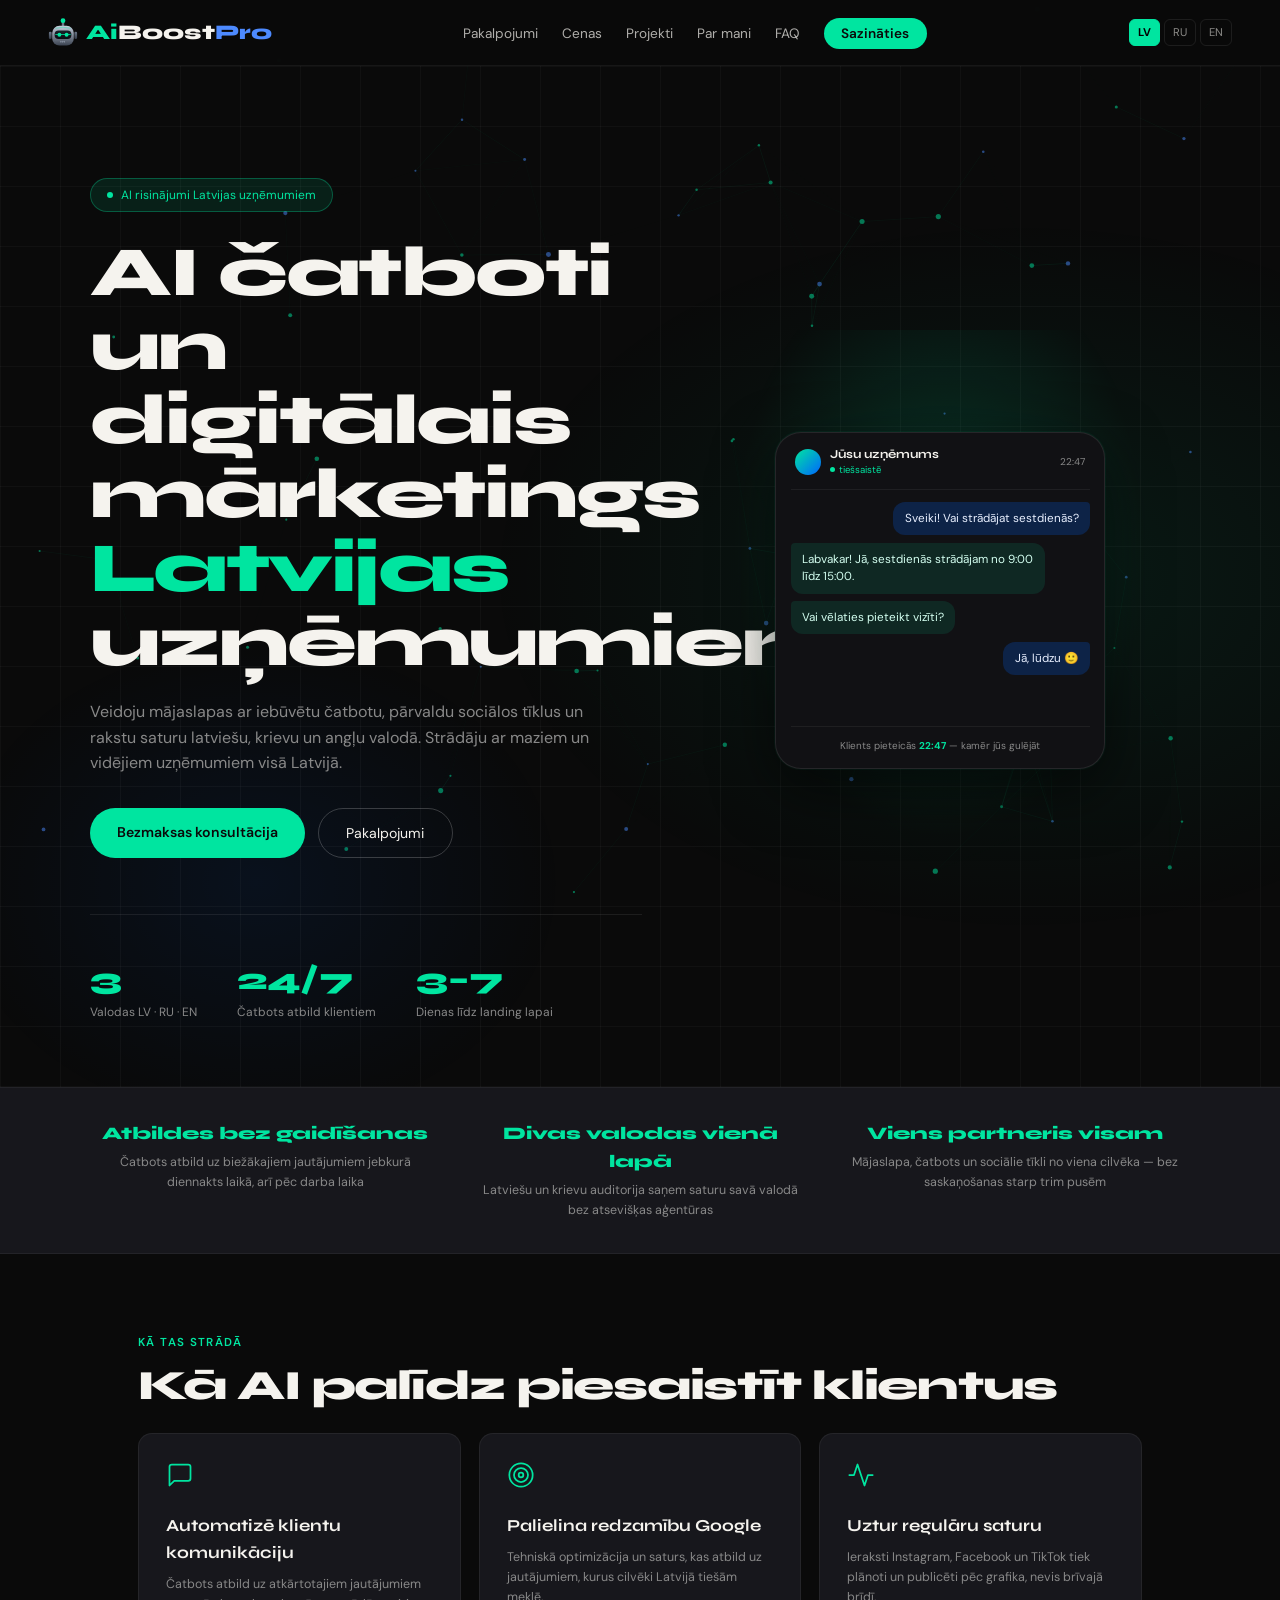
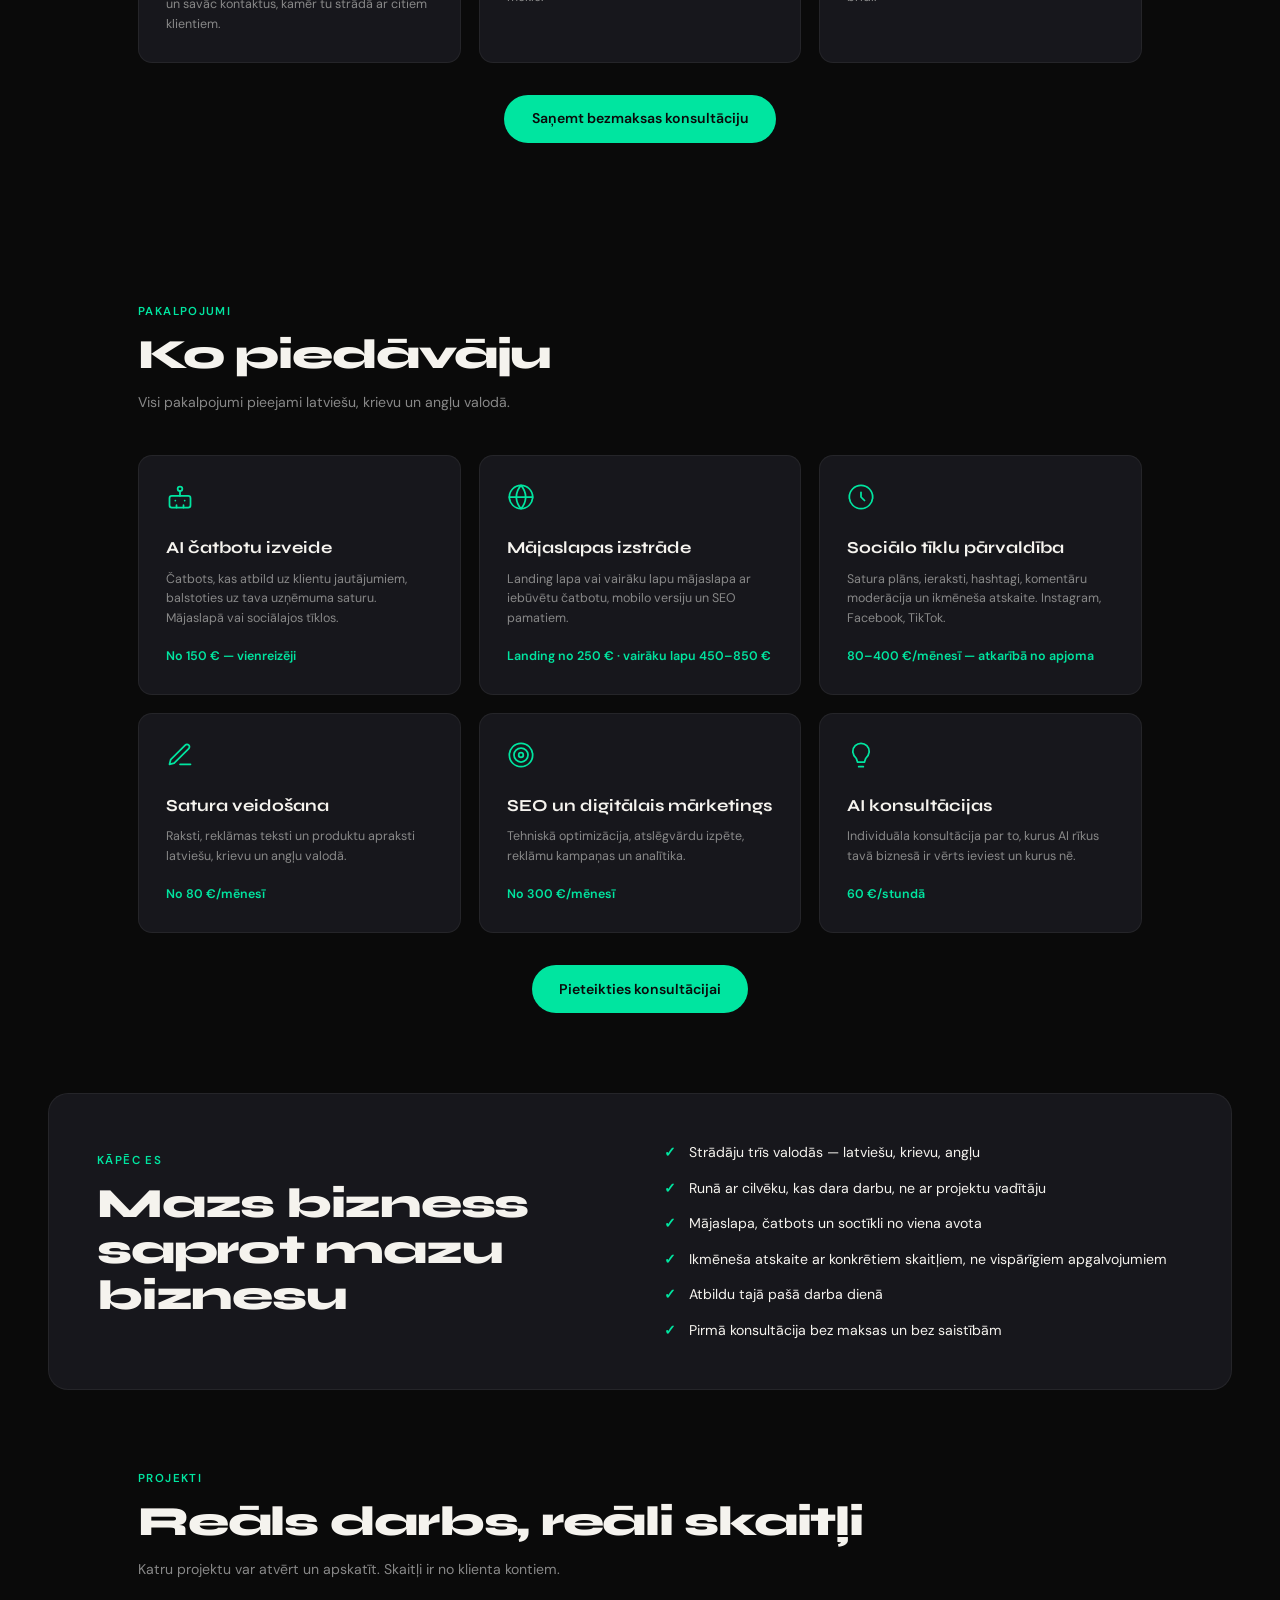
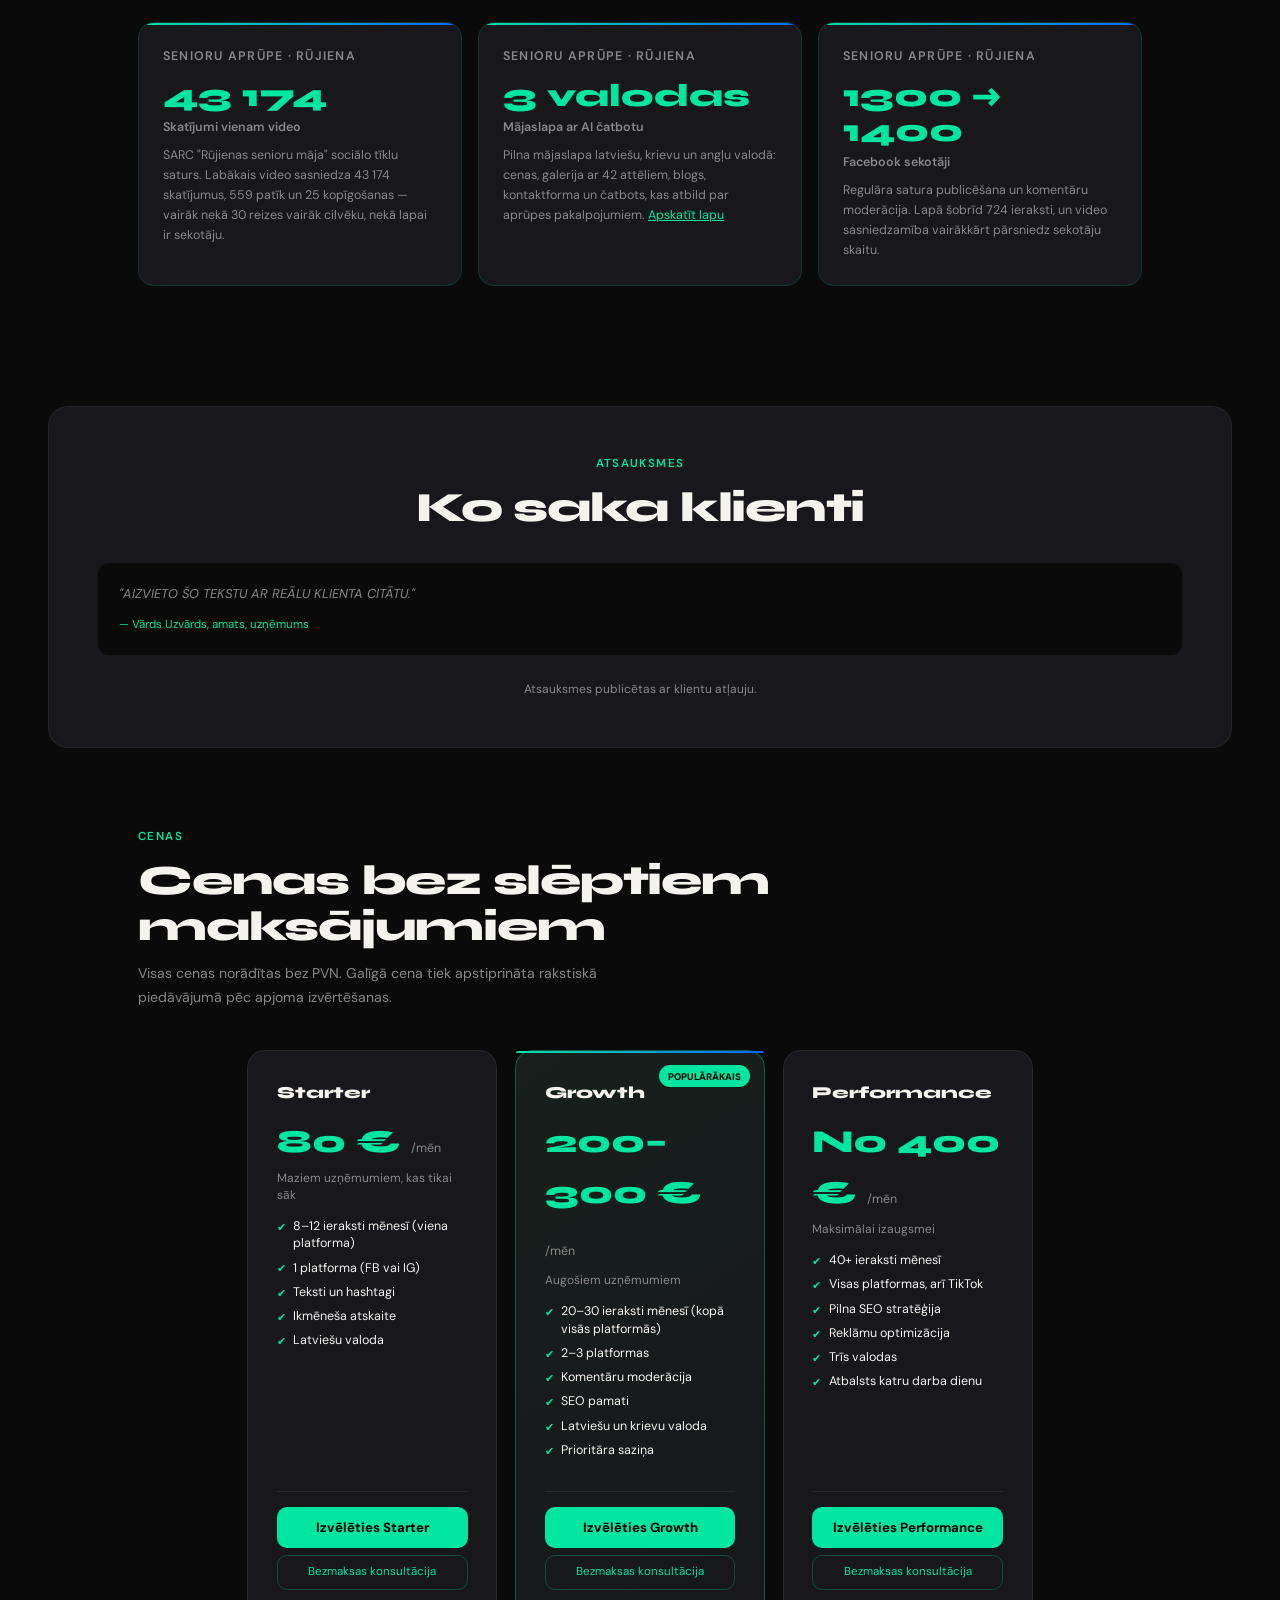
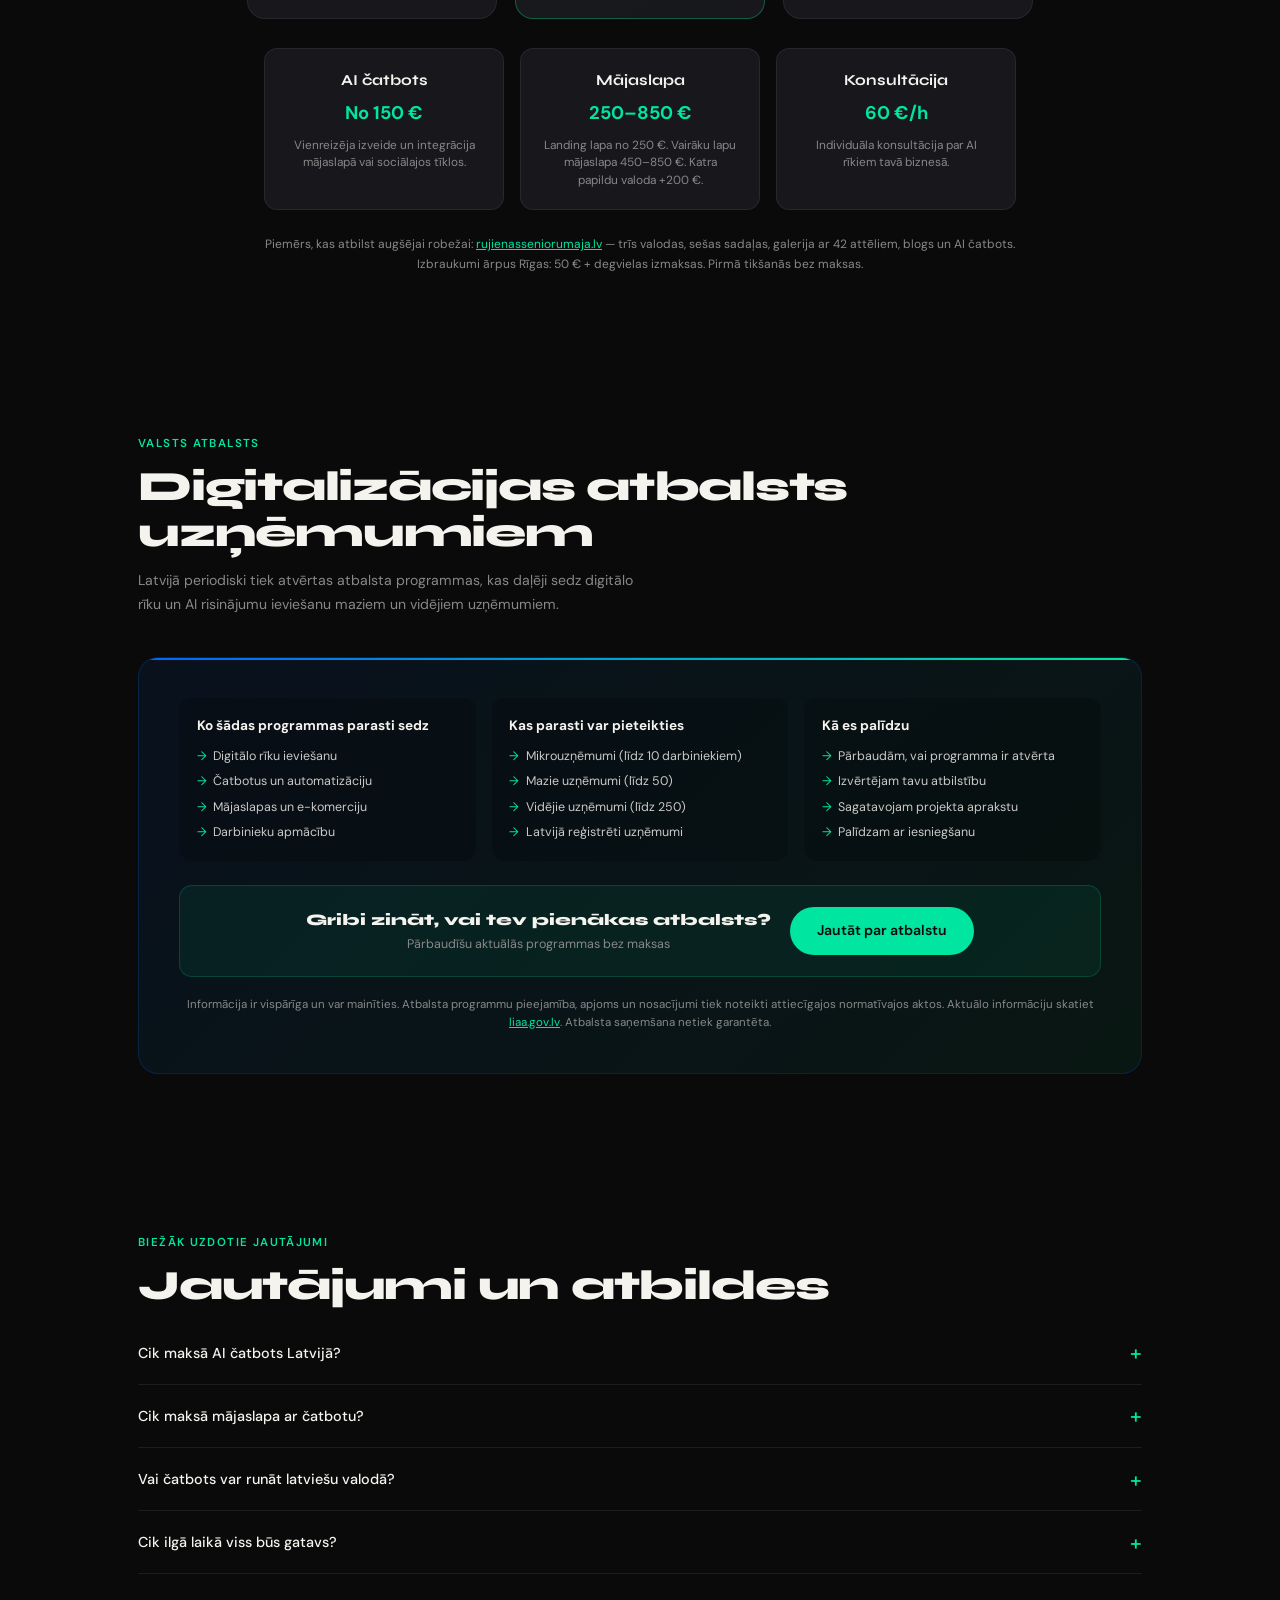
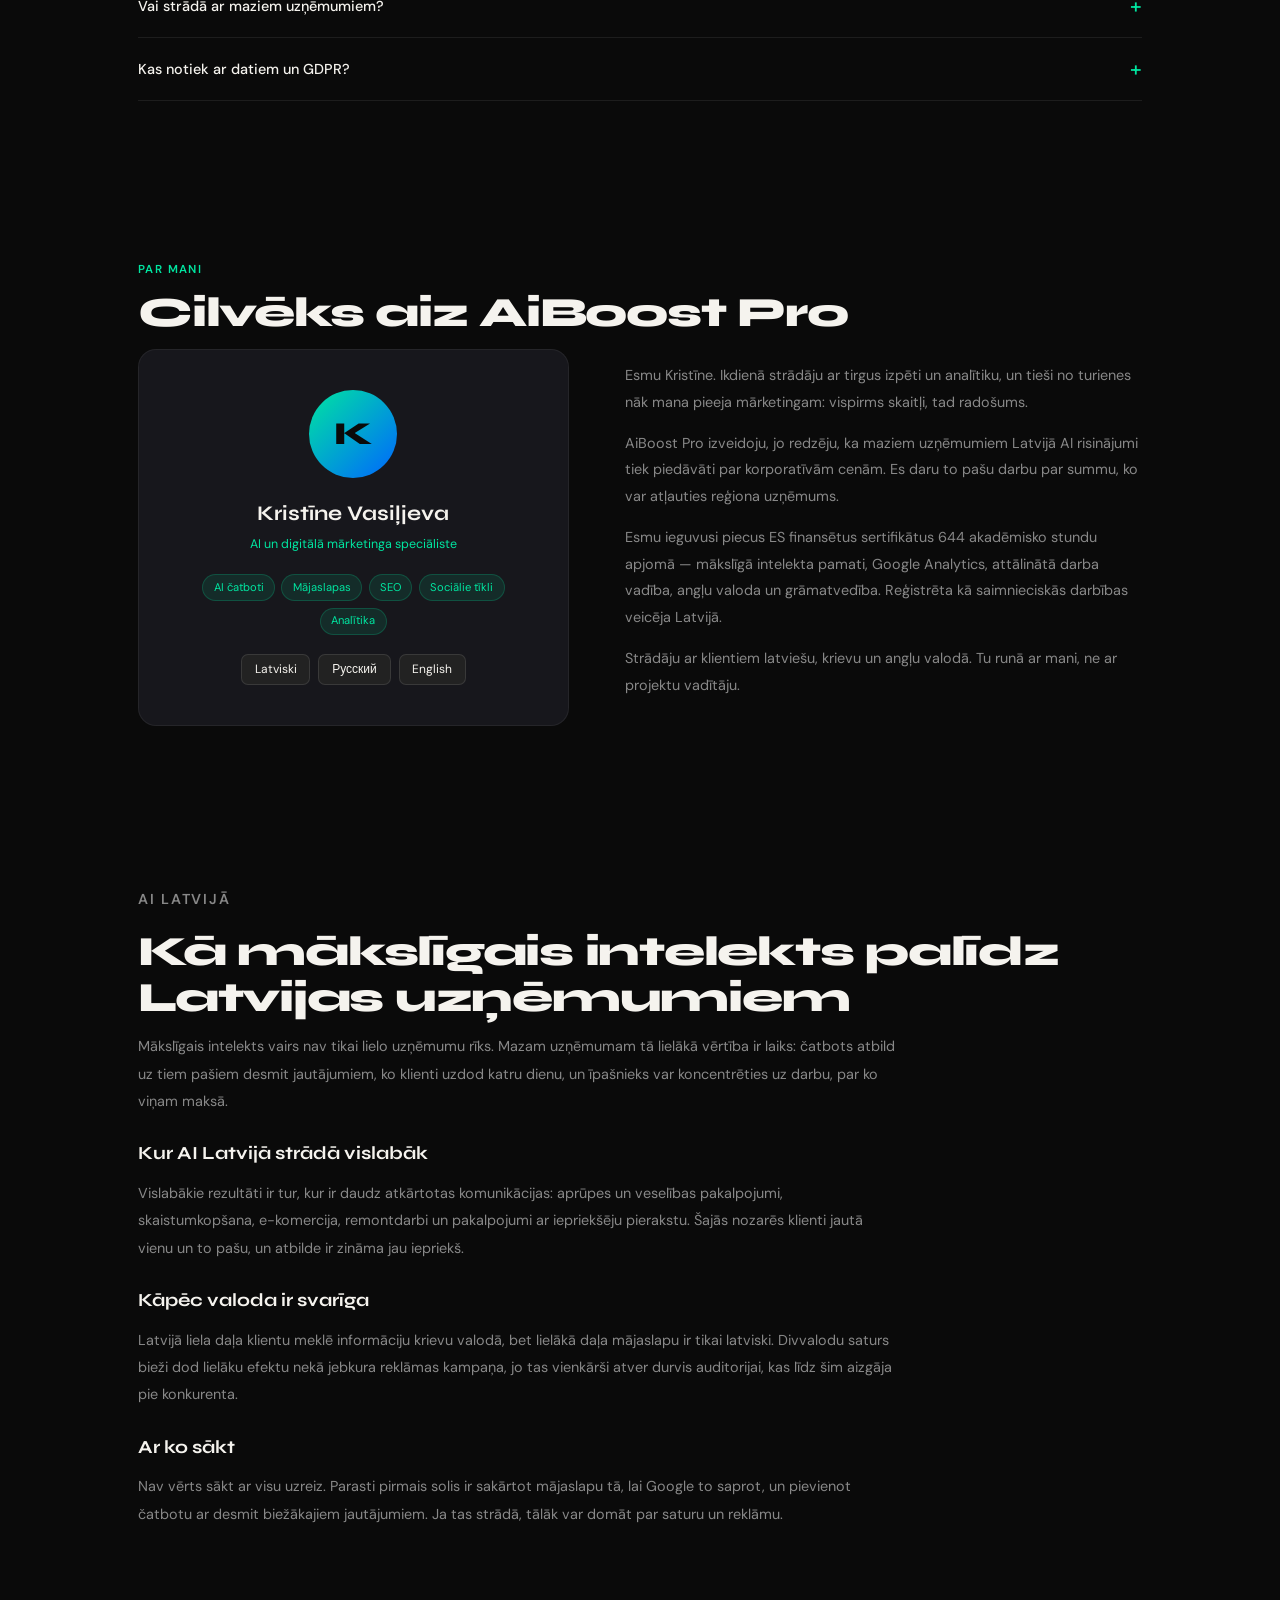
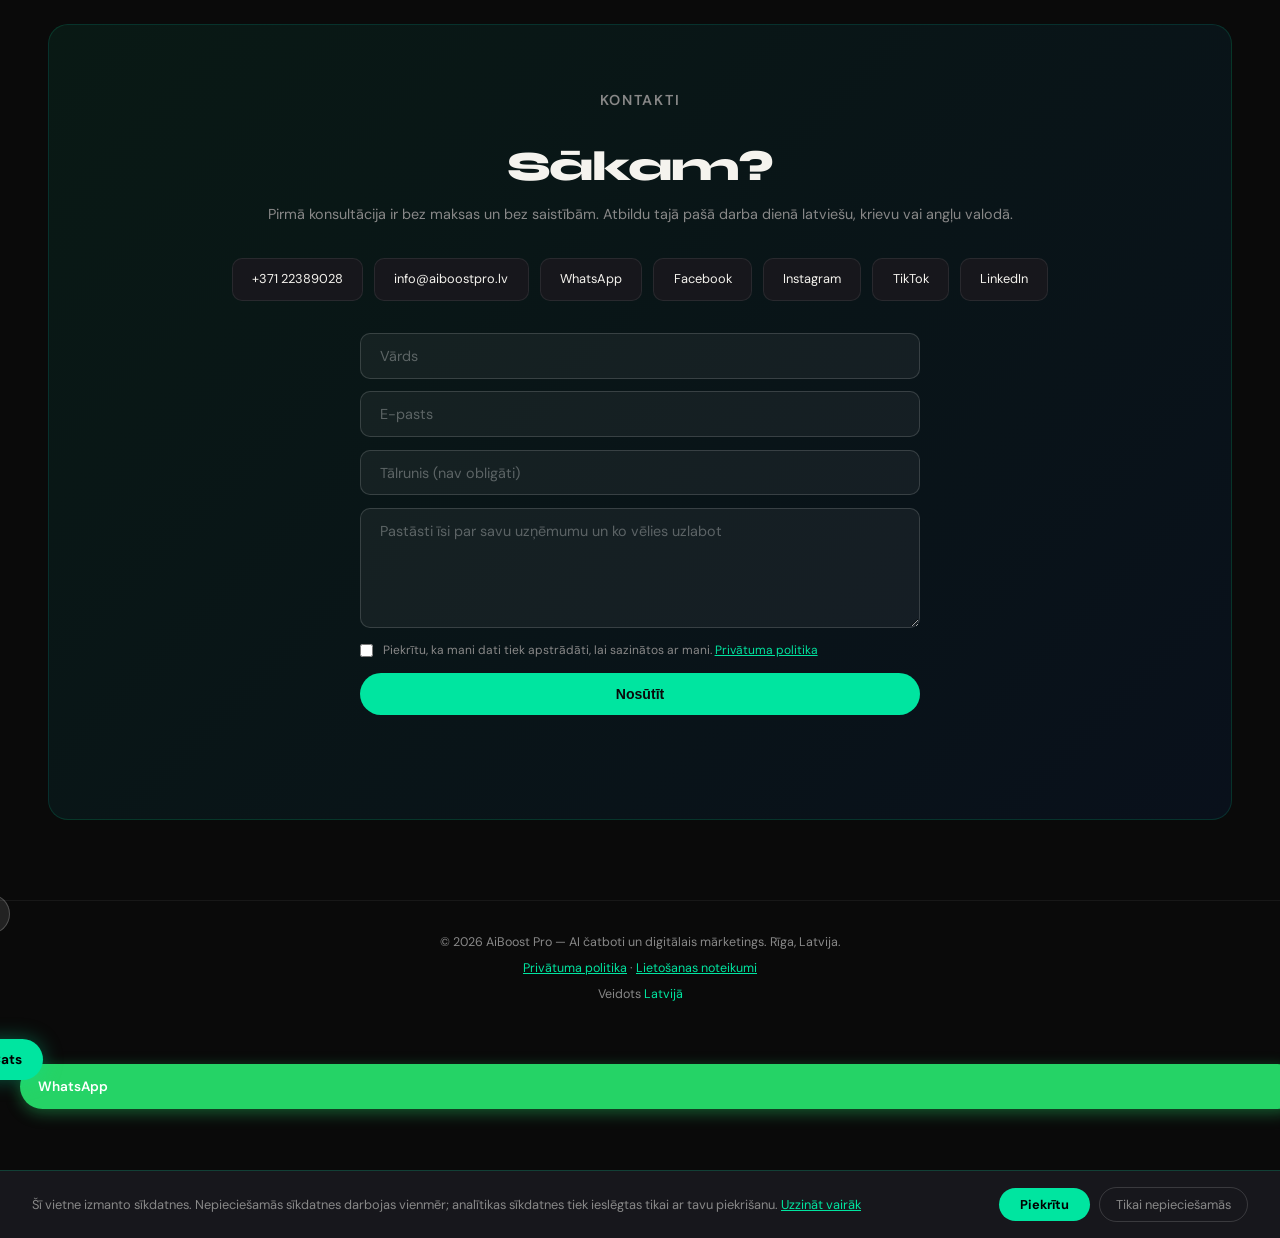
==== index.html @ 7e574484 "Modify contact form action and add particles effect Updated contact form action URL and added partic" ====
<!DOCTYPE html>
<html lang="lv">
<head>
<meta charset="UTF-8">
<meta name="viewport" content="width=device-width, initial-scale=1.0">
<meta name="google-site-verification" content="dG8pB2XT4XHh5N6QUkGv60sk6DNqHIGQ9BqFExKNHuM">

<title>AI čatboti un digitālais mārketings Latvijā | AiBoost Pro</title>
<meta name="description" content="AI čatboti latviešu, krievu un angļu valodā no 150 €. Mājaslapas, sociālie tīkli un SEO maziem uzņēmumiem Latvijā. Pirmā konsultācija bez maksas.">
<meta name="author" content="AiBoost Pro">
<meta name="robots" content="index,follow">
<link rel="canonical" href="https://aiboostpro.lv/">
<link rel="alternate" hreflang="lv" href="https://aiboostpro.lv/">
<link rel="alternate" hreflang="ru" href="https://aiboostpro.lv/ru/">
<link rel="alternate" hreflang="en" href="https://aiboostpro.lv/en/">
<link rel="alternate" hreflang="x-default" href="https://aiboostpro.lv/">
<link rel="sitemap" type="application/xml" href="/sitemap.xml">
<link rel="icon" href="/favicon.ico" sizes="any">
<link rel="apple-touch-icon" href="/logo.png">
<meta name="theme-color" content="#0a0a0a">

<meta name="geo.region" content="LV">
<meta name="geo.placename" content="Rīga">
<meta name="geo.position" content="56.9496;24.1052">
<meta name="ICBM" content="56.9496, 24.1052">

<meta property="og:type" content="website">
<meta property="og:site_name" content="AiBoost Pro">
<meta property="og:locale" content="lv_LV">
<meta property="og:title" content="AI čatboti un digitālais mārketings Latvijā | AiBoost Pro">
<meta property="og:description" content="AI čatboti latviešu, krievu un angļu valodā. Mājaslapas, sociālie tīkli un SEO maziem uzņēmumiem Latvijā.">
<meta property="og:url" content="https://aiboostpro.lv/">
<meta property="og:image" content="https://aiboostpro.lv/og-image.jpg">
<meta property="og:image:width" content="1200">
<meta property="og:image:height" content="630">
<meta name="twitter:card" content="summary_large_image">
<meta name="twitter:title" content="AI čatboti un digitālais mārketings Latvijā | AiBoost Pro">
<meta name="twitter:description" content="AI čatboti latviešu, krievu un angļu valodā maziem uzņēmumiem Latvijā.">
<meta name="twitter:image" content="https://aiboostpro.lv/og-image.jpg">

<script type="application/ld+json">
{
  "@context": "https://schema.org",
  "@graph": [
    {
      "@type": "ProfessionalService",
      "@id": "https://aiboostpro.lv/#organization",
      "name": "AiBoost Pro",
      "alternateName": ["AiBoost Pro Latvija", "AiBoost Pro — AI aģentūra Latvijā"],
      "disambiguatingDescription": "AiBoost Pro ir Latvijas mākslīgā intelekta un digitālā mārketinga aģentūra. Nav saistīta ar AIBOOSTPRO novērošanas kameru zīmolu.",
      "description": "AiBoost Pro ir Latvijas AI un digitālā mārketinga aģentūra. Izstrādā AI čatbotus latviešu, krievu un angļu valodā, veido mājaslapas ar iebūvētu čatbotu, pārvalda sociālos tīklus un nodrošina SEO pakalpojumus maziem un vidējiem uzņēmumiem.",
      "url": "https://aiboostpro.lv/",
      "logo": "https://aiboostpro.lv/logo.png",
      "image": "https://aiboostpro.lv/og-image.jpg",
      "telephone": "+37122389028",
      "email": "info@aiboostpro.lv",
      "priceRange": "€60–€900",
      "openingHours": "Mo-Fr 09:00-18:00",
      "founder": {
        "@type": "Person",
        "name": "Kristīne Vasiļjeva",
        "jobTitle": "AI un digitālā mārketinga speciāliste",
        "knowsLanguage": ["lv", "ru", "en"]
      },
      "address": {
        "@type": "PostalAddress",
        "addressLocality": "Rīga",
        "addressCountry": "LV"
      },
      "geo": {
        "@type": "GeoCoordinates",
        "latitude": "56.9496",
        "longitude": "24.1052"
      },
      "areaServed": { "@type": "Country", "name": "Latvija" },
      "availableLanguage": ["lv", "ru", "en"],
      "knowsAbout": [
        "AI čatbotu izstrāde",
        "Mājaslapu izstrāde",
        "Sociālo tīklu pārvaldība",
        "SEO optimizācija",
        "Satura veidošana latviešu un krievu valodā"
      ],
      "sameAs": [
        "https://www.facebook.com/share/1AeCYCRLKz/",
        "https://www.instagram.com/aiboostpro.lv",
        "https://www.tiktok.com/@aiboostpro.lv",
        "https://www.linkedin.com/company/aiboostpro"
      ],
      "hasOfferCatalog": {
        "@type": "OfferCatalog",
        "name": "AiBoost Pro pakalpojumi",
        "itemListElement": [
          {
            "@type": "Offer",
            "itemOffered": {
              "@type": "Service",
              "name": "AI čatbotu izveide",
              "description": "Mākslīgā intelekta čatbots mājaslapai vai sociālajiem tīkliem, kas atbild klientiem 24/7 latviešu, krievu vai angļu valodā."
            },
            "priceSpecification": {
              "@type": "PriceSpecification",
              "minPrice": "150",
              "priceCurrency": "EUR"
            }
          },
          {
            "@type": "Offer",
            "itemOffered": {
              "@type": "Service",
              "name": "Mājaslapas izstrāde ar AI čatbotu",
              "description": "Landing lapa vai vairāku lapu mājaslapa ar iebūvētu čatbotu, mobilo versiju un SEO. Iespējamas LV, RU un EN versijas."
            },
            "priceSpecification": {
              "@type": "PriceSpecification",
              "minPrice": "250",
              "maxPrice": "850",
              "priceCurrency": "EUR"
            }
          },
          {
            "@type": "Offer",
            "itemOffered": {
              "@type": "Service",
              "name": "Sociālo tīklu pārvaldība",
              "description": "Satura plānošana, veidošana un publicēšana Instagram, Facebook un TikTok, komentāru moderācija un ikmēneša atskaite."
            },
            "priceSpecification": {
              "@type": "PriceSpecification",
              "minPrice": "80",
              "maxPrice": "300",
              "priceCurrency": "EUR",
              "unitText": "MONTH"
            }
          },
          {
            "@type": "Offer",
            "itemOffered": {
              "@type": "Service",
              "name": "SEO un digitālais mārketings",
              "description": "Meklētājprogrammu optimizācija, atslēgvārdu izpēte, reklāmu kampaņas un analītika."
            },
            "priceSpecification": {
              "@type": "PriceSpecification",
              "minPrice": "300",
              "priceCurrency": "EUR",
              "unitText": "MONTH"
            }
          },
          {
            "@type": "Offer",
            "itemOffered": {
              "@type": "Service",
              "name": "AI satura veidošana",
              "description": "Raksti, reklāmas teksti un produktu apraksti latviešu, krievu un angļu valodā."
            },
            "priceSpecification": {
              "@type": "PriceSpecification",
              "minPrice": "80",
              "priceCurrency": "EUR",
              "unitText": "MONTH"
            }
          }
        ]
      }
    },
    {
      "@type": "WebSite",
      "@id": "https://aiboostpro.lv/#website",
      "url": "https://aiboostpro.lv/",
      "name": "AiBoost Pro",
      "inLanguage": "lv-LV",
      "publisher": { "@id": "https://aiboostpro.lv/#organization" }
    },
    {
      "@type": "FAQPage",
      "@id": "https://aiboostpro.lv/#faq",
      "mainEntity": [
        {
          "@type": "Question",
          "name": "Cik maksā AI čatbots Latvijā?",
          "acceptedAnswer": {
            "@type": "Answer",
            "text": "AI čatbota izveide sākas no 150 EUR vienreizēji. Cena ir atkarīga no valodu skaita, integrācijām un scenāriju sarežģītības. Pirmā konsultācija ir bez maksas."
          }
        },
        {
          "@type": "Question",
          "name": "Cik maksā mājaslapa ar čatbotu?",
          "acceptedAnswer": {
            "@type": "Answer",
            "text": "Vienas lapas landing lapa ar čatbotu sākas no 250 EUR. Vairāku lapu mājaslapa ar galeriju, blogu un kontaktformu maksā 450–850 EUR. Katra papildu valoda ir +200 EUR."
          }
        },
        {
          "@type": "Question",
          "name": "Vai AI čatbots var runāt latviešu valodā?",
          "acceptedAnswer": {
            "@type": "Answer",
            "text": "Jā. Čatboti brīvi saprot un atbild latviešu, krievu un angļu valodā. Tie tiek apmācīti uz uzņēmuma mājaslapas satura un dokumentiem, tāpēc atbildes ir precīzas un uzņēmumam specifiskas."
          }
        },
        {
          "@type": "Question",
          "name": "Cik ilgā laikā tiek izveidota mājaslapa ar čatbotu?",
          "acceptedAnswer": {
            "@type": "Answer",
            "text": "Landing lapa ar čatbotu parasti ir gatava 3–7 darba dienās. Vairāku lapu mājaslapa ar vairākām valodām aizņem 2–4 nedēļas atkarībā no satura apjoma."
          }
        },
        {
          "@type": "Question",
          "name": "Vai strādājat ar maziem uzņēmumiem?",
          "acceptedAnswer": {
            "@type": "Answer",
            "text": "Jā, mazie un vidējie uzņēmumi ir galvenā mērķauditorija. Sociālo tīklu paketes sākas no 80 EUR mēnesī."
          }
        },
        {
          "@type": "Question",
          "name": "Kas ir AiBoost Pro?",
          "acceptedAnswer": {
            "@type": "Answer",
            "text": "AiBoost Pro ir Latvijas mākslīgā intelekta un digitālā mārketinga aģentūra, kuras mājaslapa ir aiboostpro.lv. Uzņēmums izstrādā AI čatbotus, mājaslapas, pārvalda sociālos tīklus un nodrošina SEO pakalpojumus latviešu, krievu un angļu valodā."
          }
        }
      ]
    }
  ]
}
</script>

<link rel="preconnect" href="https://fonts.googleapis.com">
<link rel="preconnect" href="https://fonts.gstatic.com" crossorigin>
<link href="https://fonts.googleapis.com/css2?family=Syne:wght@700;800&family=DM+Sans:wght@300;400;500&display=swap" rel="stylesheet">

<style>
*,*::before,*::after{margin:0;padding:0;box-sizing:border-box;}
:root{--black:#0a0a0a;--white:#f5f3ee;--accent:#00e5a0;--accent2:#0066ff;--gray:#17171c;--gray2:#222;--muted:#888;}
html{scroll-behavior:smooth;}
body{background:var(--black);color:var(--white);font-family:"DM Sans",sans-serif;line-height:1.6;overflow-x:hidden;}
a{color:var(--accent);}
img{max-width:100%;height:auto;}

.skip-link{position:absolute;top:-100px;left:0;background:var(--accent);color:#000;padding:8px 16px;font-weight:700;z-index:99999;transition:top 0.2s;}
.skip-link:focus{top:0;}
:focus-visible{outline:2px solid var(--accent);outline-offset:3px;}

nav{position:fixed;top:0;left:0;right:0;z-index:200;display:flex;justify-content:space-between;align-items:center;padding:1rem 3rem;background:rgba(10,10,10,0.96);backdrop-filter:blur(12px);border-bottom:1px solid rgba(255,255,255,0.06);}
.logo{font-family:"Syne",sans-serif;font-weight:800;font-size:1.3rem;color:var(--white);text-decoration:none;display:flex;align-items:center;gap:0.5rem;}
.logo .ai{color:var(--accent);}
.logo .pro{color:#4d8aff;}
.logo-bot{width:30px;height:30px;flex-shrink:0;animation:botFloat 4s ease-in-out infinite;}
@keyframes botFloat{0%,100%{transform:translateY(0);}50%{transform:translateY(-2.5px);}}
.bot-orb{animation:orbPulse 2.2s ease-in-out infinite;transform-origin:center;}
@keyframes orbPulse{0%,100%{opacity:1;}50%{opacity:0.35;}}
.bot-eye{animation:botBlink 5s infinite;transform-origin:center;}
@keyframes botBlink{0%,92%,100%{transform:scaleY(1);}95%{transform:scaleY(0.12);}}
.bot-scan{animation:botScan 3.5s ease-in-out infinite;}
@keyframes botScan{0%,100%{opacity:0;}45%{opacity:0.55;}55%{opacity:0.55;}}
.nav-links{display:flex;gap:1.5rem;list-style:none;align-items:center;}
.nav-links a{color:var(--white);text-decoration:none;font-size:0.85rem;opacity:0.7;transition:opacity 0.2s;}
.nav-links a:hover{opacity:1;}
.nav-cta{background:var(--accent)!important;color:var(--black)!important;opacity:1!important;padding:0.45rem 1.1rem;border-radius:100px;font-weight:600!important;}
.lang-switch{display:flex;gap:0.25rem;margin-left:0.7rem;}
.lang-switch a{font-size:0.7rem;padding:0.22rem 0.5rem;border-radius:6px;border:1px solid rgba(255,255,255,0.15);color:var(--white);text-decoration:none;opacity:0.55;transition:all 0.2s;}
.lang-switch a:hover{opacity:1;}
.lang-switch a.active{background:var(--accent);color:#000;border-color:var(--accent);opacity:1;font-weight:700;}
.nav-right{display:flex;align-items:center;}
.hamburger{display:none;flex-direction:column;gap:5px;cursor:pointer;background:none;border:none;padding:5px;z-index:201;}
.hamburger span{display:block;width:22px;height:2px;background:var(--white);border-radius:2px;transition:all 0.3s ease;}
.hamburger.active span:nth-child(1){transform:rotate(45deg) translate(5px,5px);}
.hamburger.active span:nth-child(2){opacity:0;}
.hamburger.active span:nth-child(3){transform:rotate(-45deg) translate(5px,-5px);}
.mobile-menu{display:none;position:fixed;top:61px;left:0;right:0;background:rgba(10,10,10,0.98);z-index:199;border-bottom:1px solid rgba(255,255,255,0.08);padding:0.5rem 0;}
.mobile-menu.open{display:block;}
.mobile-menu a{display:block;color:var(--white);text-decoration:none;padding:0.9rem 2rem;font-size:1rem;border-bottom:1px solid rgba(255,255,255,0.05);}
.mobile-menu a:last-child{color:var(--accent);font-weight:600;border:none;}

.hero{min-height:100vh;display:flex;align-items:center;padding:7rem 3rem 4rem;position:relative;overflow:hidden;}
#particles-bg{position:fixed;inset:0;width:100%;height:100%;z-index:0;pointer-events:none;opacity:0.55;}
body>nav,body>main,body>footer,body>#wa-btn,body>#chat-btn,body>#chat-window,body>.back-to-top,body>#cookie-banner,body>.mobile-menu{position:relative;z-index:1;}
body>nav{z-index:200;}
.hero,.section-wrap,.why-section,.testimonials-section,.contact-section,.strip{position:relative;}
.hero-bg{position:absolute;inset:0;background:radial-gradient(ellipse 60% 50% at 80% 50%,rgba(0,229,160,0.08),transparent 70%),radial-gradient(ellipse 40% 40% at 20% 80%,rgba(0,102,255,0.08),transparent 60%);pointer-events:none;}
.hero-grid{position:absolute;inset:0;background-image:linear-gradient(rgba(255,255,255,0.03) 1px,transparent 1px),linear-gradient(90deg,rgba(255,255,255,0.03) 1px,transparent 1px);background-size:60px 60px;pointer-events:none;}
.hero-content{position:relative;max-width:1100px;margin:0 auto;width:100%;display:grid;grid-template-columns:1.05fr 0.95fr;gap:3rem;align-items:center;}
.hero-left{min-width:0;}

/* --- Animēts čata demo --- */
.hero-demo{position:relative;justify-self:center;width:100%;max-width:330px;animation:fadeUp 0.7s 0.35s ease both;}
.demo-phone{background:#111114;border:1px solid rgba(255,255,255,0.09);border-radius:26px;padding:0.9rem;box-shadow:0 20px 60px rgba(0,0,0,0.55),0 0 0 1px rgba(0,229,160,0.06);}
.demo-glow{position:absolute;inset:-30% -20%;background:radial-gradient(ellipse at 50% 40%,rgba(0,229,160,0.16),transparent 65%);pointer-events:none;z-index:-1;}
.demo-bar{display:flex;align-items:center;gap:0.55rem;padding:0 0.3rem 0.75rem;border-bottom:1px solid rgba(255,255,255,0.06);margin-bottom:0.75rem;}
.demo-dot{width:26px;height:26px;border-radius:50%;background:linear-gradient(135deg,var(--accent),var(--accent2));flex-shrink:0;}
.demo-name{font-family:"Syne",sans-serif;font-size:0.76rem;font-weight:700;line-height:1.2;}
.demo-live{font-size:0.6rem;color:var(--accent);display:flex;align-items:center;gap:0.25rem;}
.demo-live::before{content:"";width:5px;height:5px;border-radius:50%;background:var(--accent);animation:pulse 2s infinite;}
.demo-time{margin-left:auto;font-size:0.62rem;color:var(--muted);}
.demo-feed{display:flex;flex-direction:column;gap:0.45rem;min-height:212px;}
.demo-msg{font-size:0.73rem;line-height:1.5;padding:0.5rem 0.7rem;max-width:85%;opacity:0;transform:translateY(8px);animation:msgIn 0.45s ease forwards;}
.demo-msg.u{align-self:flex-end;background:rgba(0,102,255,0.22);border-radius:12px 4px 12px 12px;color:#e8f0ff;}
.demo-msg.b{align-self:flex-start;background:rgba(0,229,160,0.11);border-radius:4px 12px 12px 12px;color:#d3fff0;}
.demo-msg:nth-child(1){animation-delay:1.0s;}
.demo-msg:nth-child(2){animation-delay:2.4s;}
.demo-msg:nth-child(3){animation-delay:4.6s;}
.demo-msg:nth-child(4){animation-delay:6.0s;}
@keyframes msgIn{to{opacity:1;transform:translateY(0);}}
.demo-typing{align-self:flex-start;display:flex;gap:3px;padding:0.6rem 0.75rem;background:rgba(0,229,160,0.11);border-radius:4px 12px 12px 12px;opacity:0;animation:typeShow 2.2s 2.4s ease forwards;}
@keyframes typeShow{0%{opacity:0;}12%{opacity:1;}88%{opacity:1;}100%{opacity:0;height:0;padding:0;margin-top:-0.45rem;}}
.demo-typing i{width:5px;height:5px;border-radius:50%;background:var(--accent);display:block;animation:bounce 1.2s infinite;}
.demo-typing i:nth-child(2){animation-delay:0.15s;}
.demo-typing i:nth-child(3){animation-delay:0.3s;}
@keyframes bounce{0%,60%,100%{transform:translateY(0);opacity:0.4;}30%{transform:translateY(-4px);opacity:1;}}
.demo-foot{margin-top:0.75rem;padding-top:0.7rem;border-top:1px solid rgba(255,255,255,0.06);font-size:0.62rem;color:var(--muted);text-align:center;opacity:0;animation:msgIn 0.5s 7.2s ease forwards;}
.demo-foot b{color:var(--accent);font-weight:700;}
.hero-tag{display:inline-flex;align-items:center;gap:0.5rem;background:rgba(0,229,160,0.1);border:1px solid rgba(0,229,160,0.3);color:var(--accent);font-size:0.75rem;padding:0.4rem 1rem;border-radius:100px;margin-bottom:1.5rem;}
.hero-tag::before{content:"";width:6px;height:6px;background:var(--accent);border-radius:50%;animation:pulse 2s infinite;}
@keyframes pulse{0%,100%{opacity:1;}50%{opacity:0.3;}}
@keyframes fadeUp{from{opacity:0;transform:translateY(20px);}to{opacity:1;transform:translateY(0);}}
.hero h1{font-family:"Syne",sans-serif;font-size:clamp(2.2rem,5.5vw,5rem);font-weight:800;line-height:1.05;letter-spacing:-0.03em;margin-bottom:1.2rem;animation:fadeUp 0.7s ease both;}
.hero h1 em{font-style:normal;color:var(--accent);}
.hero-sub{font-size:1rem;color:var(--muted);max-width:520px;margin-bottom:2rem;animation:fadeUp 0.7s 0.1s ease both;}
.hero-actions{display:flex;gap:0.8rem;flex-wrap:wrap;animation:fadeUp 0.7s 0.2s ease both;}
.btn-primary{background:var(--accent);color:var(--black);padding:0.8rem 1.7rem;border-radius:100px;font-weight:600;font-size:0.88rem;text-decoration:none;transition:transform 0.2s,box-shadow 0.2s;display:inline-block;}
.btn-primary:hover{transform:translateY(-2px);box-shadow:0 0 25px rgba(0,229,160,0.35);}
.btn-secondary{border:1px solid rgba(255,255,255,0.2);color:var(--white);padding:0.8rem 1.7rem;border-radius:100px;font-size:0.88rem;text-decoration:none;display:inline-block;transition:border-color 0.2s;}
.btn-secondary:hover{border-color:rgba(255,255,255,0.5);}
.hero-stats{display:flex;gap:2.5rem;margin-top:3.5rem;padding-top:2.5rem;border-top:1px solid rgba(255,255,255,0.08);animation:fadeUp 0.7s 0.3s ease both;flex-wrap:wrap;}
.stat-num{font-family:"Syne",sans-serif;font-size:1.9rem;font-weight:800;color:var(--accent);}
.stat-label{font-size:0.75rem;color:var(--muted);}

.strip{background:var(--gray);border-top:1px solid rgba(255,255,255,0.05);border-bottom:1px solid rgba(255,255,255,0.05);padding:1.5rem 3rem;}
.strip-inner{max-width:1100px;margin:0 auto;display:flex;flex-wrap:wrap;gap:1.5rem;justify-content:center;text-align:center;}
.strip-item{flex:1;min-width:200px;padding:0.5rem;}
.strip-item h3{font-family:"Syne",sans-serif;font-size:1.1rem;font-weight:800;color:var(--accent);margin-bottom:0.3rem;}
.strip-item p{font-size:0.78rem;color:var(--muted);}

.section-wrap{padding:5rem 3rem;max-width:1100px;margin:0 auto;}
.section-tag{font-size:0.72rem;font-weight:600;color:var(--accent);letter-spacing:0.12em;text-transform:uppercase;margin-bottom:0.7rem;}
.section-wrap h2,.why-section h2,.testimonials-section h2,.contact-section h2{font-family:"Syne",sans-serif;font-size:clamp(1.7rem,3.5vw,2.6rem);font-weight:800;letter-spacing:-0.03em;line-height:1.1;margin-bottom:0.8rem;}
.section-desc{color:var(--muted);font-size:0.88rem;max-width:520px;margin-bottom:2.5rem;line-height:1.7;}
.prose p{color:var(--muted);font-size:0.9rem;line-height:1.9;margin-bottom:1rem;max-width:760px;}
.prose h3{font-family:"Syne",sans-serif;font-size:1.15rem;font-weight:700;margin:1.5rem 0 0.7rem;}

.services-grid{display:grid;grid-template-columns:repeat(auto-fit,minmax(250px,1fr));gap:1.1rem;}
.service-card{background:var(--gray);border:1px solid rgba(255,255,255,0.06);border-radius:14px;padding:1.7rem;transition:transform 0.3s,border-color 0.3s;position:relative;overflow:hidden;}
.service-card::before{content:"";position:absolute;top:0;left:0;right:0;height:2px;background:linear-gradient(90deg,var(--accent),var(--accent2));opacity:0;transition:opacity 0.3s;}
.service-card:hover{transform:translateY(-4px);border-color:rgba(0,229,160,0.2);}
.service-card:hover::before{opacity:1;}
.service-icon{margin-bottom:1rem;display:block;color:var(--accent);}
.service-card h3{font-family:"Syne",sans-serif;font-size:1.05rem;font-weight:700;margin-bottom:0.5rem;}
.service-card p{color:var(--muted);font-size:0.78rem;line-height:1.6;}
.service-price{margin-top:1.1rem;font-size:0.78rem;color:var(--accent);font-weight:600;}

.why-section{background:var(--gray);border-radius:20px;padding:3rem;margin:0 3rem;display:grid;grid-template-columns:1fr 1fr;gap:3rem;align-items:center;border:1px solid rgba(255,255,255,0.06);}
.why-list{list-style:none;display:flex;flex-direction:column;gap:0.9rem;}
.why-list li{display:flex;gap:0.8rem;font-size:0.88rem;line-height:1.5;}
.why-list li::before{content:"✓";color:var(--accent);font-weight:700;flex-shrink:0;}

.case-grid{display:grid;grid-template-columns:repeat(auto-fit,minmax(280px,1fr));gap:1rem;margin-top:1.5rem;}
.case-card{background:var(--gray);border:1px solid rgba(0,229,160,0.15);border-radius:16px;padding:1.5rem;position:relative;overflow:hidden;}
.case-card::before{content:"";position:absolute;top:0;left:0;right:0;height:2px;background:linear-gradient(90deg,var(--accent),var(--accent2));}
.case-label{font-size:0.7rem;color:var(--accent);font-weight:600;letter-spacing:0.1em;text-transform:uppercase;margin-bottom:0.7rem;}
.case-num{font-family:"Syne",sans-serif;font-size:2rem;font-weight:800;color:var(--accent);line-height:1.1;}
.case-title{font-weight:600;margin:0.3rem 0 0.5rem;font-size:0.92rem;}
.case-card p{font-size:0.78rem;color:var(--muted);line-height:1.6;}

.testimonials-section{background:var(--gray);border-radius:20px;padding:3rem;margin:2.5rem 3rem 0;border:1px solid rgba(255,255,255,0.06);text-align:center;}
.testimonials-grid{display:grid;grid-template-columns:repeat(auto-fit,minmax(220px,1fr));gap:1.1rem;margin-top:2rem;}
.testimonial-card{background:var(--black);border:1px solid rgba(255,255,255,0.06);border-radius:12px;padding:1.3rem;text-align:left;}
.testimonial-card p{color:var(--muted);font-size:0.8rem;line-height:1.6;font-style:italic;}
.testimonial-card span{display:block;color:var(--accent);font-size:0.72rem;margin-top:0.7rem;font-style:normal;}

.pricing-grid{display:flex;flex-wrap:wrap;justify-content:center;gap:1.1rem;margin-top:1.5rem;}
.pc{background:var(--gray);border:1px solid rgba(255,255,255,0.07);border-radius:18px;padding:1.8rem;width:250px;position:relative;transition:transform 0.3s,border-color 0.3s;display:flex;flex-direction:column;}
.pc::before{content:"";position:absolute;top:0;left:0;right:0;height:2px;background:linear-gradient(90deg,var(--accent),var(--accent2));opacity:0;transition:opacity 0.3s;border-radius:18px 18px 0 0;}
.pc:hover{transform:translateY(-5px);border-color:rgba(0,229,160,0.22);}
.pc:hover::before,.pc.pop::before{opacity:1;}
.pc.pop{border-color:rgba(0,229,160,0.32);background:linear-gradient(145deg,#17201c,#17171c);}
.pop-badge{position:absolute;top:0.9rem;right:0.9rem;background:var(--accent);color:#000;font-size:0.6rem;font-weight:800;padding:0.2rem 0.55rem;border-radius:100px;text-transform:uppercase;}
.pc-name{font-family:"Syne",sans-serif;font-size:1.05rem;font-weight:800;margin-bottom:0.2rem;}
.pc-price{font-family:"Syne",sans-serif;font-size:2rem;font-weight:800;color:var(--accent);margin:0.4rem 0 0.15rem;}
.pc-price span{font-size:0.78rem;color:var(--muted);font-family:"DM Sans",sans-serif;font-weight:400;}
.pc-desc{color:var(--muted);font-size:0.75rem;margin-bottom:0.9rem;line-height:1.4;}
.pc-features{list-style:none;display:flex;flex-direction:column;gap:0.42rem;margin-bottom:auto;padding-bottom:1.1rem;font-size:0.78rem;}
.pc-features li{display:flex;gap:0.45rem;line-height:1.4;}
.pc-features li::before{content:"✔";color:var(--accent);font-size:0.68rem;flex-shrink:0;margin-top:0.12rem;}
.pc-divider{border:none;border-top:1px solid rgba(255,255,255,0.07);margin:0.9rem 0;}
.pc-btn{width:100%;padding:0.75rem;border-radius:10px;border:none;font-family:"DM Sans",sans-serif;font-size:0.83rem;font-weight:700;cursor:pointer;transition:all 0.2s;margin-bottom:0.45rem;background:var(--accent);color:#000;}
.pc-btn:hover{box-shadow:0 0 20px rgba(0,229,160,0.38);}
.pc-consult{width:100%;padding:0.45rem;border-radius:10px;border:1px solid rgba(0,229,160,0.25);background:transparent;color:var(--accent);font-size:0.72rem;cursor:pointer;font-family:"DM Sans",sans-serif;text-decoration:none;display:block;text-align:center;}
.pc-consult:hover{background:rgba(0,229,160,0.07);}
.extras-grid{display:flex;flex-wrap:wrap;gap:1rem;justify-content:center;margin-top:1.8rem;}
.extra-card{background:var(--gray);border:1px solid rgba(255,255,255,0.07);border-radius:13px;padding:1.2rem 1.4rem;width:240px;text-align:center;}
.extra-card h4{font-family:"Syne",sans-serif;font-size:0.95rem;font-weight:700;margin-bottom:0.25rem;}
.extra-card .ep{color:var(--accent);font-weight:700;font-size:1.15rem;margin:0.4rem 0 0.5rem;}
.extra-card p{color:var(--muted);font-size:0.74rem;line-height:1.5;}
.price-note{text-align:center;color:var(--muted);font-size:0.75rem;margin-top:1.5rem;line-height:1.7;}

.liaa-box{background:linear-gradient(135deg,rgba(0,102,255,0.08),rgba(0,229,160,0.06));border:1px solid rgba(0,102,255,0.2);border-radius:20px;padding:2.5rem;position:relative;overflow:hidden;}
.liaa-box::before{content:"";position:absolute;top:0;left:0;right:0;height:2px;background:linear-gradient(90deg,#0066ff,#00e5a0);}
.liaa-grid{display:grid;grid-template-columns:repeat(auto-fit,minmax(200px,1fr));gap:1rem;margin-bottom:1.5rem;}
.liaa-card{background:rgba(0,0,0,0.22);border-radius:12px;padding:1.1rem;}
.liaa-card h4{font-weight:700;font-size:0.85rem;margin-bottom:0.6rem;}
.liaa-card ul{list-style:none;display:flex;flex-direction:column;gap:0.35rem;}
.liaa-card li{font-size:0.78rem;color:rgba(245,243,238,0.82);display:flex;gap:0.4rem;}
.liaa-card li::before{content:"→";color:var(--accent);flex-shrink:0;}
.liaa-cta{background:rgba(0,229,160,0.07);border:1px solid rgba(0,229,160,0.18);border-radius:13px;padding:1.3rem;text-align:center;display:flex;flex-wrap:wrap;align-items:center;justify-content:center;gap:1.2rem;}
.liaa-cta-title{font-family:"Syne",sans-serif;font-weight:800;font-size:1rem;margin-bottom:0.15rem;}
.liaa-cta-sub{color:var(--muted);font-size:0.78rem;}
.disclaimer{font-size:0.72rem;color:var(--muted);text-align:center;margin-top:1.2rem;line-height:1.6;}

.faq-item{border-bottom:1px solid rgba(255,255,255,0.08);}
.faq-question{display:flex;justify-content:space-between;align-items:center;padding:1.1rem 0;cursor:pointer;font-size:0.9rem;font-weight:500;transition:color 0.2s;user-select:none;width:100%;background:none;border:none;color:var(--white);text-align:left;font-family:"DM Sans",sans-serif;}
.faq-question:hover{color:var(--accent);}
.faq-icon{color:var(--accent);font-size:1.3rem;transition:transform 0.3s;flex-shrink:0;margin-left:1rem;}
.faq-item.open .faq-icon{transform:rotate(45deg);}
.faq-answer{max-height:0;overflow:hidden;transition:max-height 0.4s ease;color:var(--muted);font-size:0.88rem;line-height:1.7;}
.faq-item.open .faq-answer{max-height:400px;padding-bottom:1.1rem;}

.about-grid{display:grid;grid-template-columns:1fr 1.2fr;gap:3.5rem;align-items:center;}
.about-visual{background:var(--gray);border-radius:18px;padding:2.5rem;border:1px solid rgba(255,255,255,0.06);text-align:center;}
.avatar-circle{width:88px;height:88px;background:linear-gradient(135deg,var(--accent),var(--accent2));border-radius:50%;margin:0 auto 1.2rem;display:flex;align-items:center;justify-content:center;font-family:"Syne",sans-serif;font-size:2rem;font-weight:800;color:var(--black);}
.about-name{font-family:"Syne",sans-serif;font-size:1.3rem;font-weight:700;margin-bottom:0.3rem;}
.about-role{color:var(--accent);font-size:0.78rem;margin-bottom:1.2rem;}
.skills-tags{display:flex;flex-wrap:wrap;gap:0.4rem;justify-content:center;}
.skill-tag{background:rgba(0,229,160,0.1);border:1px solid rgba(0,229,160,0.2);color:var(--accent);font-size:0.7rem;padding:0.22rem 0.65rem;border-radius:100px;}
.lang-badges{display:flex;gap:0.5rem;margin-top:1.2rem;flex-wrap:wrap;justify-content:center;}
.lang-badge{background:var(--gray2);border:1px solid rgba(255,255,255,0.1);padding:0.3rem 0.8rem;border-radius:7px;font-size:0.75rem;}
.about-text p{color:var(--muted);line-height:1.85;margin-bottom:0.9rem;font-size:0.9rem;}

.contact-section{background:linear-gradient(135deg,rgba(0,229,160,0.07),rgba(0,102,255,0.07));border:1px solid rgba(0,229,160,0.15);border-radius:20px;padding:4rem 3rem;margin:0 3rem 5rem;text-align:center;}
.contact-section > p{color:var(--muted);font-size:0.9rem;margin-bottom:2rem;}
.contact-links{display:flex;gap:0.7rem;justify-content:center;flex-wrap:wrap;}
.contact-item{display:flex;align-items:center;gap:0.45rem;background:var(--gray);border:1px solid rgba(255,255,255,0.08);padding:0.65rem 1.2rem;border-radius:10px;font-size:0.8rem;color:var(--white);text-decoration:none;transition:border-color 0.2s,transform 0.2s;}
.contact-item:hover{border-color:var(--accent);transform:translateY(-2px);}
.contact-form{max-width:560px;margin:2rem auto 0;display:flex;flex-direction:column;gap:0.8rem;text-align:left;}
.contact-form input,.contact-form textarea{padding:0.8rem 1.2rem;border-radius:10px;border:1px solid rgba(255,255,255,0.15);background:rgba(255,255,255,0.05);color:#fff;font-size:0.9rem;font-family:"DM Sans",sans-serif;outline:none;transition:border-color 0.2s;width:100%;}
.contact-form input:focus,.contact-form textarea:focus{border-color:var(--accent);}
.contact-form textarea{min-height:120px;resize:vertical;}
.contact-form input::placeholder,.contact-form textarea::placeholder{color:rgba(255,255,255,0.3);}
.form-consent{display:flex;gap:0.6rem;align-items:flex-start;font-size:0.75rem;color:var(--muted);}
.form-consent input{width:auto;flex-shrink:0;margin-top:0.2rem;}
.form-status{font-size:0.82rem;margin-top:0.5rem;min-height:1.2rem;}

footer{text-align:center;padding:2rem 3rem;color:var(--muted);font-size:0.78rem;border-top:1px solid rgba(255,255,255,0.06);}
footer p{margin-bottom:0.4rem;}
footer span{color:var(--accent);}

.fade-up{opacity:0;transform:translateY(25px);transition:opacity 0.6s ease,transform 0.6s ease;}
.fade-up.visible{opacity:1;transform:translateY(0);}

#wa-btn{position:fixed;bottom:20px;left:20px;background:#25D366;color:#fff;padding:12px 18px;border-radius:30px;font-weight:600;text-decoration:none;z-index:9990;font-size:0.85rem;display:flex;align-items:center;gap:0.5rem;box-shadow:0 4px 15px rgba(37,211,102,0.4);transition:transform 0.2s;}
#wa-btn:hover{transform:translateY(-3px);}
.back-to-top{position:fixed;bottom:150px;right:30px;background:rgba(255,255,255,0.1);color:#fff;border:1px solid rgba(255,255,255,0.2);width:40px;height:40px;border-radius:50%;font-size:1.1rem;cursor:pointer;opacity:0;transition:opacity 0.3s,transform 0.2s;pointer-events:none;z-index:998;}
.back-to-top.visible{opacity:1;pointer-events:auto;}
.back-to-top:hover{transform:translateY(-3px);background:var(--accent);color:#000;border-color:var(--accent);}

#chat-btn{position:fixed;bottom:90px;right:30px;background:var(--accent);color:#000;padding:0.75rem 1.3rem;border-radius:50px;cursor:pointer;z-index:9991;font-weight:700;font-size:0.85rem;box-shadow:0 0 20px rgba(0,229,160,0.35);display:flex;align-items:center;gap:0.5rem;border:none;font-family:"DM Sans",sans-serif;transition:transform 0.2s;}
#chat-btn:hover{transform:translateY(-3px);}
#chat-window{position:fixed;bottom:150px;right:30px;width:340px;max-width:calc(100vw - 24px);height:480px;max-height:calc(100vh - 180px);background:#141414;border-radius:20px;display:none;flex-direction:column;overflow:hidden;box-shadow:0 8px 40px rgba(0,0,0,0.6);z-index:9992;border:1px solid rgba(0,229,160,0.2);}
#chat-window.open{display:flex;}
#chat-header{background:linear-gradient(90deg,#00c87a,#00e5a0);color:#000;padding:0.9rem 1rem;display:flex;justify-content:space-between;align-items:center;font-family:"Syne",sans-serif;font-weight:700;font-size:0.9rem;}
.chat-status{font-size:0.68rem;font-weight:400;opacity:0.8;}
#chat-close{cursor:pointer;font-size:1.3rem;background:none;border:none;color:#000;opacity:0.7;line-height:1;}
#chat-lang{display:flex;gap:0.4rem;padding:0.5rem 0.8rem;background:rgba(255,255,255,0.03);border-bottom:1px solid rgba(255,255,255,0.07);}
.lang-btn{flex:1;padding:0.28rem;border-radius:7px;border:1px solid rgba(255,255,255,0.12);background:transparent;color:var(--white);font-size:0.72rem;cursor:pointer;transition:all 0.2s;font-family:"DM Sans",sans-serif;}
.lang-btn.active{background:var(--accent);color:#000;border-color:var(--accent);font-weight:700;}
#chat-msgs{flex:1;padding:0.8rem;overflow-y:auto;display:flex;flex-direction:column;gap:8px;}
#chat-msgs::-webkit-scrollbar{width:3px;}
#chat-msgs::-webkit-scrollbar-thumb{background:rgba(255,255,255,0.1);border-radius:2px;}
.msg{padding:9px 13px;border-radius:14px;max-width:88%;font-size:0.82rem;line-height:1.55;white-space:pre-wrap;}
.msg.bot{background:rgba(0,229,160,0.1);color:#d4fff4;align-self:flex-start;border-radius:4px 14px 14px 14px;}
.msg.user{background:rgba(0,102,255,0.2);color:#fff;align-self:flex-end;border-radius:14px 4px 14px 14px;}
#chat-quick{display:flex;flex-wrap:wrap;gap:4px;padding:0.4rem 0.8rem;border-top:1px solid rgba(255,255,255,0.07);}
.quick-btn{padding:0.28rem 0.6rem;border-radius:9px;background:rgba(0,229,160,0.1);border:1px solid rgba(0,229,160,0.22);color:var(--accent);font-size:0.7rem;cursor:pointer;transition:background 0.2s;font-family:"DM Sans",sans-serif;}
.quick-btn:hover{background:rgba(0,229,160,0.22);}
#chat-input-area{display:flex;border-top:1px solid rgba(255,255,255,0.08);}
#chat-input{flex:1;padding:0.7rem 1rem;border:none;background:transparent;color:#fff;outline:none;font-size:0.85rem;font-family:"DM Sans",sans-serif;}
#chat-input::placeholder{color:rgba(255,255,255,0.3);}
#chat-send{background:var(--accent);border:none;color:#000;padding:0 1rem;cursor:pointer;font-weight:700;font-size:1rem;}

#cookie-banner{position:fixed;bottom:0;left:0;right:0;background:#17171c;border-top:1px solid rgba(0,229,160,0.2);padding:1rem 2rem;display:none;flex-wrap:wrap;align-items:center;justify-content:space-between;gap:1rem;z-index:99999;font-size:0.8rem;color:var(--muted);}
#cookie-banner.show{display:flex;}
#cookie-accept{background:var(--accent);color:#000;border:none;padding:0.5rem 1.3rem;border-radius:100px;font-weight:700;cursor:pointer;font-size:0.8rem;font-family:"DM Sans",sans-serif;}
#cookie-decline{background:transparent;color:var(--muted);border:1px solid rgba(255,255,255,0.15);padding:0.5rem 1rem;border-radius:100px;cursor:pointer;font-size:0.8rem;font-family:"DM Sans",sans-serif;margin-left:0.4rem;}

@media(max-width:768px){
nav{padding:0.85rem 1.2rem;}
.nav-links{display:none;}
.hamburger{display:flex;}
.hero{padding:5.5rem 1.2rem 3rem;}
.hero-content{grid-template-columns:1fr;gap:2.5rem;}
.hero-demo{max-width:300px;}
.hero-stats{margin-top:0;padding-top:2rem;gap:1.5rem;}
.strip{padding:1.5rem 1.2rem;}
.section-wrap{padding:3.5rem 1.2rem;}
.why-section,.testimonials-section,.contact-section{margin-left:1.2rem;margin-right:1.2rem;padding-left:1.5rem;padding-right:1.5rem;}
.why-section{grid-template-columns:1fr;padding:2rem 1.5rem;gap:2rem;}
.about-grid{grid-template-columns:1fr;gap:2rem;}
.contact-section{margin-bottom:4rem;padding:2.5rem 1.5rem;}
.liaa-box{padding:1.5rem;}
footer{padding:1.5rem 1.2rem;}
#chat-window{right:8px;left:8px;width:auto;bottom:150px;}
#chat-btn{right:16px;bottom:80px;}
#wa-btn{left:16px;bottom:16px;}
.back-to-top{bottom:145px;right:16px;}
}

@media(prefers-reduced-motion:reduce){
*{animation:none!important;transition:none!important;}
html{scroll-behavior:auto;}
.fade-up{opacity:1;transform:none;}
.demo-msg,.demo-foot{opacity:1;transform:none;}
.demo-typing{display:none;}
.logo-bot,.bot-orb,.bot-eye,.bot-scan{animation:none!important;}
#particles-bg{display:none;}
}
</style>
</head>
<body>
<canvas id="particles-bg" aria-hidden="true"></canvas>
<a href="#main-content" class="skip-link">Pāriet uz saturu</a>

<nav>
<a href="#main-content" class="logo" aria-label="AiBoost Pro">
<svg class="logo-bot" viewBox="0 0 100 100" fill="none" xmlns="http://www.w3.org/2000/svg" aria-hidden="true">
<defs>
<linearGradient id="botHead" x1="0" y1="0" x2="0" y2="1">
<stop offset="0" stop-color="#c4cedc"/><stop offset="1" stop-color="#3a4250"/>
</linearGradient>
<linearGradient id="botEar" x1="0" y1="0" x2="0" y2="1">
<stop offset="0" stop-color="#6c788a"/><stop offset="1" stop-color="#343c48"/>
</linearGradient>
<linearGradient id="botVisor" x1="0" y1="0" x2="0" y2="1">
<stop offset="0" stop-color="#1a2028"/><stop offset="1" stop-color="#0a0d12"/>
</linearGradient>
</defs>
<rect x="46" y="8" width="8" height="22" rx="3" fill="#6c788a"/>
<circle class="bot-orb" cx="50" cy="9" r="8" fill="#00e5a0"/>
<rect x="3" y="46" width="9" height="24" rx="4" fill="url(#botEar)"/>
<rect x="88" y="46" width="9" height="24" rx="4" fill="url(#botEar)"/>
<rect x="14" y="26" width="72" height="66" rx="24" fill="url(#botHead)"/>
<path d="M26 34 Q50 27 74 34" stroke="#00e5a0" stroke-opacity="0.5" stroke-width="2.5" stroke-linecap="round"/>
<rect x="22" y="42" width="56" height="28" rx="13" fill="url(#botVisor)"/>
<rect class="bot-scan" x="24" y="53" width="52" height="2.5" rx="1" fill="#00e5a0"/>
<circle class="bot-eye" cx="38" cy="56" r="6.5" fill="#00e5a0"/>
<circle class="bot-eye" cx="62" cy="56" r="6.5" fill="#00e5a0"/>
<rect x="41" y="76" width="3.5" height="6" rx="1.5" fill="#8892a2"/>
<rect x="47" y="76" width="3.5" height="6" rx="1.5" fill="#8892a2"/>
<rect x="53" y="76" width="3.5" height="6" rx="1.5" fill="#8892a2"/>
</svg>
<span><span class="ai">Ai</span>Boost<span class="pro">Pro</span></span>
</a>
<ul class="nav-links">
<li><a href="#pakalpojumi">Pakalpojumi</a></li>
<li><a href="#cenas">Cenas</a></li>
<li><a href="#projekti">Projekti</a></li>
<li><a href="#par-mani">Par mani</a></li>
<li><a href="#faq">FAQ</a></li>
<li><a href="#kontakti" class="nav-cta">Sazināties</a></li>
</ul>
<div class="nav-right">
<div class="lang-switch">
<a href="/" class="active" hreflang="lv">LV</a>
<a href="/ru/" hreflang="ru">RU</a>
<a href="/en/" hreflang="en">EN</a>
</div>
<button class="hamburger" id="hamburger" aria-label="Atvērt izvēlni" aria-expanded="false"><span></span><span></span><span></span></button>
</div>
</nav>

<div class="mobile-menu" id="mobileMenu">
<a href="#pakalpojumi">Pakalpojumi</a>
<a href="#cenas">Cenas</a>
<a href="#projekti">Projekti</a>
<a href="#par-mani">Par mani</a>
<a href="#faq">FAQ</a>
<a href="#kontakti">Bezmaksas konsultācija</a>
</div>

<main id="main-content">

<section class="hero">
<div class="hero-bg"></div>
<div class="hero-grid"></div>
<div class="hero-content">
<div class="hero-left">
<p class="hero-tag">AI risinājumi Latvijas uzņēmumiem</p>
<h1>AI čatboti un<br>digitālais mārketings<br><em>Latvijas</em> uzņēmumiem</h1>
<p class="hero-sub">Veidoju mājaslapas ar iebūvētu čatbotu, pārvaldu sociālos tīklus un rakstu saturu latviešu, krievu un angļu valodā. Strādāju ar maziem un vidējiem uzņēmumiem visā Latvijā.</p>
<div class="hero-actions">
<a href="#kontakti" class="btn-primary">Bezmaksas konsultācija</a>
<a href="#pakalpojumi" class="btn-secondary">Pakalpojumi</a>
</div>
<div class="hero-stats">
<div><div class="stat-num">3</div><div class="stat-label">Valodas LV · RU · EN</div></div>
<div><div class="stat-num">24/7</div><div class="stat-label">Čatbots atbild klientiem</div></div>
<div><div class="stat-num">3–7</div><div class="stat-label">Dienas līdz landing lapai</div></div>
</div>
</div>

<div class="hero-demo" aria-hidden="true">
<div class="demo-glow"></div>
<div class="demo-phone">
<div class="demo-bar">
<div class="demo-dot"></div>
<div>
<div class="demo-name">Jūsu uzņēmums</div>
<div class="demo-live">tiešsaistē</div>
</div>
<div class="demo-time">22:47</div>
</div>
<div class="demo-feed">
<div class="demo-msg u">Sveiki! Vai strādājat sestdienās?</div>
<div class="demo-typing"><i></i><i></i><i></i></div>
<div class="demo-msg b">Labvakar! Jā, sestdienās strādājam no 9:00 līdz 15:00.</div>
<div class="demo-msg b">Vai vēlaties pieteikt vizīti?</div>
<div class="demo-msg u">Jā, lūdzu 🙂</div>
</div>
<div class="demo-foot">Klients pieteicās <b>22:47</b> — kamēr jūs gulējāt</div>
</div>
</div>

</div>
</section>

<section class="strip">
<div class="strip-inner">
<div class="strip-item">
<h3>Atbildes bez gaidīšanas</h3>
<p>Čatbots atbild uz biežākajiem jautājumiem jebkurā diennakts laikā, arī pēc darba laika</p>
</div>
<div class="strip-item">
<h3>Divas valodas vienā lapā</h3>
<p>Latviešu un krievu auditorija saņem saturu savā valodā bez atsevišķas aģentūras</p>
</div>
<div class="strip-item">
<h3>Viens partneris visam</h3>
<p>Mājaslapa, čatbots un sociālie tīkli no viena cilvēka — bez saskaņošanas starp trim pusēm</p>
</div>
</div>
</section>

<section class="section-wrap fade-up">
<p class="section-tag">Kā tas strādā</p>
<h2>Kā AI palīdz piesaistīt klientus</h2>
<div class="services-grid" style="margin-top:1.5rem;">
<div class="service-card">
<span class="service-icon"><svg width="28" height="28" viewBox="0 0 24 24" fill="none" stroke="currentColor" stroke-width="1.5" stroke-linecap="round" stroke-linejoin="round" aria-hidden="true"><path d="M21 15a2 2 0 0 1-2 2H7l-4 4V5a2 2 0 0 1 2-2h14a2 2 0 0 1 2 2z"/></svg></span>
<h3>Automatizē klientu komunikāciju</h3>
<p>Čatbots atbild uz atkārtotajiem jautājumiem un savāc kontaktus, kamēr tu strādā ar citiem klientiem.</p>
</div>
<div class="service-card">
<span class="service-icon"><svg width="28" height="28" viewBox="0 0 24 24" fill="none" stroke="currentColor" stroke-width="1.5" stroke-linecap="round" stroke-linejoin="round" aria-hidden="true"><circle cx="12" cy="12" r="10"/><circle cx="12" cy="12" r="6"/><circle cx="12" cy="12" r="2"/></svg></span>
<h3>Palielina redzamību Google</h3>
<p>Tehniskā optimizācija un saturs, kas atbild uz jautājumiem, kurus cilvēki Latvijā tiešām meklē.</p>
</div>
<div class="service-card">
<span class="service-icon"><svg width="28" height="28" viewBox="0 0 24 24" fill="none" stroke="currentColor" stroke-width="1.5" stroke-linecap="round" stroke-linejoin="round" aria-hidden="true"><path d="M22 12h-4l-3 9L9 3l-3 9H2"/></svg></span>
<h3>Uztur regulāru saturu</h3>
<p>Ieraksti Instagram, Facebook un TikTok tiek plānoti un publicēti pēc grafika, nevis brīvajā brīdī.</p>
</div>
</div>
<p style="text-align:center;margin-top:2rem;">
<a class="btn-primary" href="https://wa.me/37122389028?text=Sveiki!%20V%C4%93los%20bezmaksas%20konsult%C4%81ciju." target="_blank" rel="noopener">Saņemt bezmaksas konsultāciju</a>
</p>
</section>

<section class="section-wrap" id="pakalpojumi">
<p class="section-tag">Pakalpojumi</p>
<h2>Ko piedāvāju</h2>
<p class="section-desc">Visi pakalpojumi pieejami latviešu, krievu un angļu valodā.</p>
<div class="services-grid fade-up">

<div class="service-card">
<span class="service-icon"><svg width="28" height="28" viewBox="0 0 24 24" fill="none" stroke="currentColor" stroke-width="1.5" stroke-linecap="round" stroke-linejoin="round" aria-hidden="true"><rect x="3" y="11" width="18" height="10" rx="2"/><circle cx="12" cy="5" r="2"/><path d="M12 7v4M8 15h.01M16 15h.01M9 19v2M15 19v2"/></svg></span>
<h3>AI čatbotu izveide</h3>
<p>Čatbots, kas atbild uz klientu jautājumiem, balstoties uz tava uzņēmuma saturu. Mājaslapā vai sociālajos tīklos.</p>
<div class="service-price">No 150 € — vienreizēji</div>
</div>

<div class="service-card">
<span class="service-icon"><svg width="28" height="28" viewBox="0 0 24 24" fill="none" stroke="currentColor" stroke-width="1.5" stroke-linecap="round" stroke-linejoin="round" aria-hidden="true"><circle cx="12" cy="12" r="10"/><path d="M2 12h20M12 2a15.3 15.3 0 0 1 4 10 15.3 15.3 0 0 1-4 10 15.3 15.3 0 0 1-4-10 15.3 15.3 0 0 1 4-10z"/></svg></span>
<h3>Mājaslapas izstrāde</h3>
<p>Landing lapa vai vairāku lapu mājaslapa ar iebūvētu čatbotu, mobilo versiju un SEO pamatiem.</p>
<div class="service-price">Landing no 250 € · vairāku lapu 450–850 €</div>
</div>

<div class="service-card">
<span class="service-icon"><svg width="28" height="28" viewBox="0 0 24 24" fill="none" stroke="currentColor" stroke-width="1.5" stroke-linecap="round" stroke-linejoin="round" aria-hidden="true"><path d="M12 8v4l3 3"/><circle cx="12" cy="12" r="10"/></svg></span>
<h3>Sociālo tīklu pārvaldība</h3>
<p>Satura plāns, ieraksti, hashtagi, komentāru moderācija un ikmēneša atskaite. Instagram, Facebook, TikTok.</p>
<div class="service-price">80–400 €/mēnesī — atkarībā no apjoma</div>
</div>

<div class="service-card">
<span class="service-icon"><svg width="28" height="28" viewBox="0 0 24 24" fill="none" stroke="currentColor" stroke-width="1.5" stroke-linecap="round" stroke-linejoin="round" aria-hidden="true"><path d="M12 20h9"/><path d="M16.5 3.5a2.121 2.121 0 0 1 3 3L7 19l-4 1 1-4L16.5 3.5z"/></svg></span>
<h3>Satura veidošana</h3>
<p>Raksti, reklāmas teksti un produktu apraksti latviešu, krievu un angļu valodā.</p>
<div class="service-price">No 80 €/mēnesī</div>
</div>

<div class="service-card">
<span class="service-icon"><svg width="28" height="28" viewBox="0 0 24 24" fill="none" stroke="currentColor" stroke-width="1.5" stroke-linecap="round" stroke-linejoin="round" aria-hidden="true"><circle cx="12" cy="12" r="10"/><circle cx="12" cy="12" r="6"/><circle cx="12" cy="12" r="2"/></svg></span>
<h3>SEO un digitālais mārketings</h3>
<p>Tehniskā optimizācija, atslēgvārdu izpēte, reklāmu kampaņas un analītika.</p>
<div class="service-price">No 300 €/mēnesī</div>
</div>

<div class="service-card">
<span class="service-icon"><svg width="28" height="28" viewBox="0 0 24 24" fill="none" stroke="currentColor" stroke-width="1.5" stroke-linecap="round" stroke-linejoin="round" aria-hidden="true"><path d="M9 18h6M10 22h4M12 2a7 7 0 0 1 7 7c0 2.5-1.5 4.5-3 6l-1 3H9l-1-3C6.5 13.5 5 11.5 5 9a7 7 0 0 1 7-7z"/></svg></span>
<h3>AI konsultācijas</h3>
<p>Individuāla konsultācija par to, kurus AI rīkus tavā biznesā ir vērts ieviest un kurus nē.</p>
<div class="service-price">60 €/stundā</div>
</div>

</div>
<p style="text-align:center;margin-top:2rem;">
<a href="https://wa.me/37122389028?text=Sveiki!%20V%C4%93los%20uzzin%C4%81t%20par%20pakalpojumiem." target="_blank" rel="noopener" class="btn-primary">Pieteikties konsultācijai</a>
</p>
</section>

<section class="why-section fade-up">
<div>
<p class="section-tag">Kāpēc es</p>
<h2>Mazs bizness saprot mazu biznesu</h2>
</div>
<ul class="why-list">
<li>Strādāju trīs valodās — latviešu, krievu, angļu</li>
<li>Runā ar cilvēku, kas dara darbu, ne ar projektu vadītāju</li>
<li>Mājaslapa, čatbots un soctīkli no viena avota</li>
<li>Ikmēneša atskaite ar konkrētiem skaitļiem, ne vispārīgiem apgalvojumiem</li>
<li>Atbildu tajā pašā darba dienā</li>
<li>Pirmā konsultācija bez maksas un bez saistībām</li>
</ul>
</section>

<!-- ============================================================
     PROJEKTI
     Šeit drīkst būt tikai reāli, pārbaudāmi rezultāti.
     Kad būs jauns klients — pievieno vēl vienu .case-card bloku.
     ============================================================ -->
<section class="section-wrap" id="projekti">
<p class="section-tag">Projekti</p>
<h2>Reāls darbs, reāli skaitļi</h2>
<p class="section-desc">Katru projektu var atvērt un apskatīt. Skaitļi ir no klienta kontiem.</p>
<div class="case-grid fade-up">

<div class="case-card">
<p class="case-label">Senioru aprūpe · Rūjiena</p>
<div class="case-num">43 174</div>
<p class="case-title">Skatījumi vienam video</p>
<p>SARC "Rūjienas senioru māja" sociālo tīklu saturs. Labākais video sasniedza 43 174 skatījumus, 559 patīk un 25 kopīgošanas — vairāk nekā 30 reizes vairāk cilvēku, nekā lapai ir sekotāju.</p>
</div>

<div class="case-card">
<p class="case-label">Senioru aprūpe · Rūjiena</p>
<div class="case-num">3 valodas</div>
<p class="case-title">Mājaslapa ar AI čatbotu</p>
<p>Pilna mājaslapa latviešu, krievu un angļu valodā: cenas, galerija ar 42 attēliem, blogs, kontaktforma un čatbots, kas atbild par aprūpes pakalpojumiem. <a href="https://rujienasseniorumaja.lv" target="_blank" rel="noopener">Apskatīt lapu</a></p>
</div>

<div class="case-card">
<p class="case-label">Senioru aprūpe · Rūjiena</p>
<div class="case-num">1300 → 1400</div>
<p class="case-title">Facebook sekotāji</p>
<p>Regulāra satura publicēšana un komentāru moderācija. Lapā šobrīd 724 ieraksti, un video sasniedzamība vairākkārt pārsniedz sekotāju skaitu.</p>
</div>

</div>
</section>

<!-- ============================================================
     ATSAUKSMES
     SVARĪGI: šeit drīkst būt tikai reālas atsauksmes ar atļauju.
     Zemāk ir viena reāla klienta bloks — aizpildi citātu, kad
     Jānis Roze to atsūta, un tikai tad noņem komentāra zīmes
     otram un trešajam blokam, kad būs vēl divi klienti.
     ============================================================ -->
<section class="testimonials-section fade-up">
<p class="section-tag">Atsauksmes</p>
<h2>Ko saka klienti</h2>
<div class="testimonials-grid">
<div class="testimonial-card">
<p>"AIZVIETO ŠO TEKSTU AR REĀLU KLIENTA CITĀTU."</p>
<span>— Vārds Uzvārds, amats, uzņēmums</span>
</div>
</div>
<p style="font-size:0.75rem;color:var(--muted);margin-top:1.5rem;">Atsauksmes publicētas ar klientu atļauju.</p>
</section>

<section class="section-wrap" id="cenas">
<p class="section-tag">Cenas</p>
<h2>Cenas bez slēptiem maksājumiem</h2>
<p class="section-desc">Visas cenas norādītas bez PVN. Galīgā cena tiek apstiprināta rakstiskā piedāvājumā pēc apjoma izvērtēšanas.</p>

<div class="pricing-grid fade-up">

<div class="pc">
<div class="pc-name">Starter</div>
<div class="pc-price">80 € <span>/mēn</span></div>
<p class="pc-desc">Maziem uzņēmumiem, kas tikai sāk</p>
<ul class="pc-features">
<li>8–12 ieraksti mēnesī (viena platforma)</li>
<li>1 platforma (FB vai IG)</li>
<li>Teksti un hashtagi</li>
<li>Ikmēneša atskaite</li>
<li>Latviešu valoda</li>
</ul>
<hr class="pc-divider">
<button class="pc-btn" data-wa="Sveiki! Interesē Starter pakete.">Izvēlēties Starter</button>
<a class="pc-consult" href="#kontakti">Bezmaksas konsultācija</a>
</div>

<div class="pc pop">
<div class="pop-badge">Populārākais</div>
<div class="pc-name">Growth</div>
<div class="pc-price">200–300 € <span>/mēn</span></div>
<p class="pc-desc">Augošiem uzņēmumiem</p>
<ul class="pc-features">
<li>20–30 ieraksti mēnesī (kopā visās platformās)</li>
<li>2–3 platformas</li>
<li>Komentāru moderācija</li>
<li>SEO pamati</li>
<li>Latviešu un krievu valoda</li>
<li>Prioritāra saziņa</li>
</ul>
<hr class="pc-divider">
<button class="pc-btn" data-wa="Sveiki! Interesē Growth pakete.">Izvēlēties Growth</button>
<a class="pc-consult" href="#kontakti">Bezmaksas konsultācija</a>
</div>

<div class="pc">
<div class="pc-name">Performance</div>
<div class="pc-price">No 400 € <span>/mēn</span></div>
<p class="pc-desc">Maksimālai izaugsmei</p>
<ul class="pc-features">
<li>40+ ieraksti mēnesī</li>
<li>Visas platformas, arī TikTok</li>
<li>Pilna SEO stratēģija</li>
<li>Reklāmu optimizācija</li>
<li>Trīs valodas</li>
<li>Atbalsts katru darba dienu</li>
</ul>
<hr class="pc-divider">
<button class="pc-btn" data-wa="Sveiki! Interesē Performance pakete.">Izvēlēties Performance</button>
<a class="pc-consult" href="#kontakti">Bezmaksas konsultācija</a>
</div>

</div>

<div class="extras-grid fade-up">
<div class="extra-card">
<h4>AI čatbots</h4>
<div class="ep">No 150 €</div>
<p>Vienreizēja izveide un integrācija mājaslapā vai sociālajos tīklos.</p>
</div>
<div class="extra-card">
<h4>Mājaslapa</h4>
<div class="ep">250–850 €</div>
<p>Landing lapa no 250 €. Vairāku lapu mājaslapa 450–850 €. Katra papildu valoda +200 €.</p>
</div>
<div class="extra-card">
<h4>Konsultācija</h4>
<div class="ep">60 €/h</div>
<p>Individuāla konsultācija par AI rīkiem tavā biznesā.</p>
</div>
</div>

<p class="price-note">
Piemērs, kas atbilst augšējai robežai: <a href="https://rujienasseniorumaja.lv" target="_blank" rel="noopener">rujienasseniorumaja.lv</a> — trīs valodas, sešas sadaļas, galerija ar 42 attēliem, blogs un AI čatbots.<br>
Izbraukumi ārpus Rīgas: 50 € + degvielas izmaksas. Pirmā tikšanās bez maksas.
</p>
</section>

<section class="section-wrap" id="atbalsts">
<p class="section-tag">Valsts atbalsts</p>
<h2>Digitalizācijas atbalsts uzņēmumiem</h2>
<p class="section-desc">Latvijā periodiski tiek atvērtas atbalsta programmas, kas daļēji sedz digitālo rīku un AI risinājumu ieviešanu maziem un vidējiem uzņēmumiem.</p>

<div class="liaa-box fade-up">
<div class="liaa-grid">
<div class="liaa-card">
<h4>Ko šādas programmas parasti sedz</h4>
<ul>
<li>Digitālo rīku ieviešanu</li>
<li>Čatbotus un automatizāciju</li>
<li>Mājaslapas un e-komerciju</li>
<li>Darbinieku apmācību</li>
</ul>
</div>
<div class="liaa-card">
<h4>Kas parasti var pieteikties</h4>
<ul>
<li>Mikrouzņēmumi (līdz 10 darbiniekiem)</li>
<li>Mazie uzņēmumi (līdz 50)</li>
<li>Vidējie uzņēmumi (līdz 250)</li>
<li>Latvijā reģistrēti uzņēmumi</li>
</ul>
</div>
<div class="liaa-card">
<h4>Kā es palīdzu</h4>
<ul>
<li>Pārbaudām, vai programma ir atvērta</li>
<li>Izvērtējam tavu atbilstību</li>
<li>Sagatavojam projekta aprakstu</li>
<li>Palīdzam ar iesniegšanu</li>
</ul>
</div>
</div>

<div class="liaa-cta">
<div>
<div class="liaa-cta-title">Gribi zināt, vai tev pienākas atbalsts?</div>
<div class="liaa-cta-sub">Pārbaudīšu aktuālās programmas bez maksas</div>
</div>
<a href="https://wa.me/37122389028?text=Sveiki!%20V%C4%93los%20uzzin%C4%81t%20par%20atbalsta%20programm%C4%81m." class="btn-primary" target="_blank" rel="noopener">Jautāt par atbalstu</a>
</div>

<p class="disclaimer">
Informācija ir vispārīga un var mainīties. Atbalsta programmu pieejamība, apjoms un nosacījumi tiek noteikti attiecīgajos normatīvajos aktos. Aktuālo informāciju skatiet <a href="https://liaa.gov.lv" target="_blank" rel="noopener">liaa.gov.lv</a>. Atbalsta saņemšana netiek garantēta.
</p>
</div>
</section>

<section class="section-wrap" id="faq">
<p class="section-tag">Biežāk uzdotie jautājumi</p>
<h2>Jautājumi un atbildes</h2>
<div class="fade-up">

<div class="faq-item">
<button class="faq-question" aria-expanded="false"><span>Cik maksā AI čatbots Latvijā?</span><span class="faq-icon" aria-hidden="true">+</span></button>
<div class="faq-answer">AI čatbota izveide sākas no 150 € vienreizēji. Cena ir atkarīga no valodu skaita, integrācijām un scenāriju sarežģītības. Pirmā konsultācija ir bez maksas.</div>
</div>

<div class="faq-item">
<button class="faq-question" aria-expanded="false"><span>Cik maksā mājaslapa ar čatbotu?</span><span class="faq-icon" aria-hidden="true">+</span></button>
<div class="faq-answer">Vienas lapas landing lapa ar čatbotu sākas no 250 €. Vairāku lapu mājaslapa ar galeriju, blogu un kontaktformu maksā 450–850 €. Katra papildu valoda ir +200 €.</div>
</div>

<div class="faq-item">
<button class="faq-question" aria-expanded="false"><span>Vai čatbots var runāt latviešu valodā?</span><span class="faq-icon" aria-hidden="true">+</span></button>
<div class="faq-answer">Jā. Čatbots saprot un atbild latviešu, krievu un angļu valodā. Tas tiek apmācīts uz tava uzņēmuma satura un dokumentiem, tāpēc atbildes ir precīzas un konkrētas, nevis vispārīgas.</div>
</div>

<div class="faq-item">
<button class="faq-question" aria-expanded="false"><span>Cik ilgā laikā viss būs gatavs?</span><span class="faq-icon" aria-hidden="true">+</span></button>
<div class="faq-answer">Landing lapa ar čatbotu parasti ir gatava 3–7 darba dienās. Vairāku lapu mājaslapa vairākās valodās aizņem 2–4 nedēļas atkarībā no satura apjoma un tā, cik ātri saņemu materiālus.</div>
</div>

<div class="faq-item">
<button class="faq-question" aria-expanded="false"><span>Vai strādā ar maziem uzņēmumiem?</span><span class="faq-icon" aria-hidden="true">+</span></button>
<div class="faq-answer">Jā, tie ir galvenie klienti. Sociālo tīklu paketes sākas no 80 € mēnesī, un pirmā konsultācija ir bez maksas un bez saistībām.</div>
</div>

<div class="faq-item">
<button class="faq-question" aria-expanded="false"><span>Kas notiek ar datiem un GDPR?</span><span class="faq-icon" aria-hidden="true">+</span></button>
<div class="faq-answer">Sarunu un kontaktu dati tiek apstrādāti atbilstoši GDPR prasībām. Mājaslapā tiek uzstādīts sīkdatņu paziņojums un privātuma politika. Vairāk lasi <a href="/privacy.html">privātuma politikā</a>.</div>
</div>

</div>
</section>

<section class="section-wrap" id="par-mani">
<p class="section-tag">Par mani</p>
<h2>Cilvēks aiz AiBoost Pro</h2>
<div class="about-grid fade-up">
<div class="about-visual">
<div class="avatar-circle">K</div>
<div class="about-name">Kristīne Vasiļjeva</div>
<div class="about-role">AI un digitālā mārketinga speciāliste</div>
<div class="skills-tags">
<span class="skill-tag">AI čatboti</span>
<span class="skill-tag">Mājaslapas</span>
<span class="skill-tag">SEO</span>
<span class="skill-tag">Sociālie tīkli</span>
<span class="skill-tag">Analītika</span>
</div>
<div class="lang-badges">
<span class="lang-badge">Latviski</span>
<span class="lang-badge">Русский</span>
<span class="lang-badge">English</span>
</div>
</div>
<div class="about-text">
<p>Esmu Kristīne. Ikdienā strādāju ar tirgus izpēti un analītiku, un tieši no turienes nāk mana pieeja mārketingam: vispirms skaitļi, tad radošums.</p>
<p>AiBoost Pro izveidoju, jo redzēju, ka maziem uzņēmumiem Latvijā AI risinājumi tiek piedāvāti par korporatīvām cenām. Es daru to pašu darbu par summu, ko var atļauties reģiona uzņēmums.</p>
<p>Esmu ieguvusi piecus ES finansētus sertifikātus 644 akadēmisko stundu apjomā — mākslīgā intelekta pamati, Google Analytics, attālinātā darba vadība, angļu valoda un grāmatvedība. Reģistrēta kā saimnieciskās darbības veicēja Latvijā.</p>
<p>Strādāju ar klientiem latviešu, krievu un angļu valodā. Tu runā ar mani, ne ar projektu vadītāju.</p>
</div>
</div>
</section>

<section class="section-wrap prose fade-up">
<p class="section-tag">AI Latvijā</p>
<h2>Kā mākslīgais intelekts palīdz Latvijas uzņēmumiem</h2>
<p>Mākslīgais intelekts vairs nav tikai lielo uzņēmumu rīks. Mazam uzņēmumam tā lielākā vērtība ir laiks: čatbots atbild uz tiem pašiem desmit jautājumiem, ko klienti uzdod katru dienu, un īpašnieks var koncentrēties uz darbu, par ko viņam maksā.</p>
<h3>Kur AI Latvijā strādā vislabāk</h3>
<p>Vislabākie rezultāti ir tur, kur ir daudz atkārtotas komunikācijas: aprūpes un veselības pakalpojumi, skaistumkopšana, e-komercija, remontdarbi un pakalpojumi ar iepriekšēju pierakstu. Šajās nozarēs klienti jautā vienu un to pašu, un atbilde ir zināma jau iepriekš.</p>
<h3>Kāpēc valoda ir svarīga</h3>
<p>Latvijā liela daļa klientu meklē informāciju krievu valodā, bet lielākā daļa mājaslapu ir tikai latviski. Divvalodu saturs bieži dod lielāku efektu nekā jebkura reklāmas kampaņa, jo tas vienkārši atver durvis auditorijai, kas līdz šim aizgāja pie konkurenta.</p>
<h3>Ar ko sākt</h3>
<p>Nav vērts sākt ar visu uzreiz. Parasti pirmais solis ir sakārtot mājaslapu tā, lai Google to saprot, un pievienot čatbotu ar desmit biežākajiem jautājumiem. Ja tas strādā, tālāk var domāt par saturu un reklāmu.</p>
</section>

<section class="contact-section fade-up" id="kontakti">
<p class="section-tag">Kontakti</p>
<h2>Sākam?</h2>
<p>Pirmā konsultācija ir bez maksas un bez saistībām. Atbildu tajā pašā darba dienā latviešu, krievu vai angļu valodā.</p>

<div class="contact-links">
<a href="tel:+37122389028" class="contact-item">+371 22389028</a>
<a href="mailto:info@aiboostpro.lv" class="contact-item">info@aiboostpro.lv</a>
<a href="https://wa.me/37122389028" target="_blank" rel="noopener" class="contact-item">WhatsApp</a>
<a href="https://www.facebook.com/share/1AeCYCRLKz/" target="_blank" rel="noopener" class="contact-item">Facebook</a>
<a href="https://www.instagram.com/aiboostpro.lv" target="_blank" rel="noopener" class="contact-item">Instagram</a>
<a href="https://www.tiktok.com/@aiboostpro.lv" target="_blank" rel="noopener" class="contact-item">TikTok</a>
<a href="https://www.linkedin.com/company/aiboostpro" target="_blank" rel="noopener" class="contact-item">LinkedIn</a>
</div>

<form class="contact-form" id="contactForm" action="https://formspree.io/f/xdaqpwok" method="POST">
<input type="text" name="name" placeholder="Vārds" required autocomplete="name">
<input type="email" name="email" placeholder="E-pasts" required autocomplete="email">
<input type="tel" name="phone" placeholder="Tālrunis (nav obligāti)" autocomplete="tel">
<textarea name="message" placeholder="Pastāsti īsi par savu uzņēmumu un ko vēlies uzlabot" required></textarea>
<label class="form-consent">
<input type="checkbox" name="consent" required>
<span>Piekrītu, ka mani dati tiek apstrādāti, lai sazinātos ar mani. <a href="/privacy.html">Privātuma politika</a></span>
</label>
<button type="submit" class="btn-primary" style="border:none;cursor:pointer;width:100%;">Nosūtīt</button>
<p class="form-status" id="formStatus" role="status"></p>
</form>
</section>

</main>

<footer>
<p>© 2026 AiBoost Pro — AI čatboti un digitālais mārketings. Rīga, Latvija.</p>
<p><a href="/privacy.html">Privātuma politika</a> · <a href="/terms.html">Lietošanas noteikumi</a></p>
<p>Veidots <span>Latvijā</span></p>
</footer>

<button class="back-to-top" id="backToTop" aria-label="Uz augšu">↑</button>

<a href="https://wa.me/37122389028?text=Sveiki!%20V%C4%93los%20bezmaksas%20konsult%C4%81ciju." target="_blank" rel="noopener" id="wa-btn">WhatsApp</a>

<button id="chat-btn" aria-expanded="false">Čats</button>

<div id="chat-window" role="dialog" aria-label="Čats">
<div id="chat-header">
<div>
<div>AiBoost Pro</div>
<div class="chat-status">Atbildu darba laikā</div>
</div>
<button id="chat-close" aria-label="Aizvērt čatu">×</button>
</div>
<div id="chat-lang">
<button class="lang-btn active" data-lang="lv">LV</button>
<button class="lang-btn" data-lang="ru">RU</button>
<button class="lang-btn" data-lang="en">EN</button>
</div>
<div id="chat-msgs"></div>
<div id="chat-quick"></div>
<div id="chat-input-area">
<input type="text" id="chat-input" placeholder="Raksti jautājumu...">
<button id="chat-send" aria-label="Sūtīt">➤</button>
</div>
</div>

<div id="cookie-banner">
<div>Šī vietne izmanto sīkdatnes. Nepieciešamās sīkdatnes darbojas vienmēr; analītikas sīkdatnes tiek ieslēgtas tikai ar tavu piekrišanu. <a href="/privacy.html">Uzzināt vairāk</a></div>
<div>
<button id="cookie-accept">Piekrītu</button>
<button id="cookie-decline">Tikai nepieciešamās</button>
</div>
</div>

<script>
(function(){
"use strict";

/* ---------- Mobilā izvēlne ---------- */
var hamburger = document.getElementById("hamburger");
var mobileMenu = document.getElementById("mobileMenu");
hamburger.addEventListener("click", function(){
  var open = mobileMenu.classList.toggle("open");
  hamburger.classList.toggle("active", open);
  hamburger.setAttribute("aria-expanded", open ? "true" : "false");
});
Array.prototype.forEach.call(mobileMenu.querySelectorAll("a"), function(link){
  link.addEventListener("click", function(){
    mobileMenu.classList.remove("open");
    hamburger.classList.remove("active");
    hamburger.setAttribute("aria-expanded","false");
  });
});

/* ---------- FAQ ---------- */
Array.prototype.forEach.call(document.querySelectorAll(".faq-question"), function(btn){
  btn.addEventListener("click", function(){
    var item = btn.parentElement;
    var open = item.classList.toggle("open");
    btn.setAttribute("aria-expanded", open ? "true" : "false");
    btn.querySelector(".faq-icon").textContent = open ? "+" : "+";
  });
});

/* ---------- Paradīšanās ritinot ---------- */
if ("IntersectionObserver" in window) {
  var io = new IntersectionObserver(function(entries){
    entries.forEach(function(e){ if(e.isIntersecting){ e.target.classList.add("visible"); io.unobserve(e.target); } });
  }, {threshold:0.1});
  Array.prototype.forEach.call(document.querySelectorAll(".fade-up"), function(el){ io.observe(el); });
} else {
  Array.prototype.forEach.call(document.querySelectorAll(".fade-up"), function(el){ el.classList.add("visible"); });
}

/* ---------- Uz augšu ---------- */
var backToTop = document.getElementById("backToTop");
window.addEventListener("scroll", function(){
  backToTop.classList.toggle("visible", window.scrollY > 500);
});
backToTop.addEventListener("click", function(){
  window.scrollTo({top:0, behavior:"smooth"});
});

/* ---------- Cenu pogas uz WhatsApp ---------- */
Array.prototype.forEach.call(document.querySelectorAll(".pc-btn"), function(btn){
  btn.addEventListener("click", function(){
    var msg = btn.getAttribute("data-wa") || "Sveiki!";
    window.open("https://wa.me/37122389028?text=" + encodeURIComponent(msg), "_blank", "noopener");
  });
});

/* ---------- Sīkdatnes un analītika ---------- */
var GA_ID = "G-JV5RM26FHE";
var banner = document.getElementById("cookie-banner");

function loadAnalytics(){
  if (window.__gaLoaded) return;
  window.__gaLoaded = true;
  var s = document.createElement("script");
  s.async = true;
  s.src = "https://www.googletagmanager.com/gtag/js?id=" + GA_ID;
  document.head.appendChild(s);
  window.dataLayer = window.dataLayer || [];
  window.gtag = function(){ window.dataLayer.push(arguments); };
  window.gtag("js", new Date());
  window.gtag("config", GA_ID, {anonymize_ip:true});
}

var consent = null;
try { consent = localStorage.getItem("cookieConsent"); } catch(e){}

if (consent === "accepted") {
  loadAnalytics();
} else if (consent !== "declined") {
  banner.classList.add("show");
}

document.getElementById("cookie-accept").addEventListener("click", function(){
  try { localStorage.setItem("cookieConsent","accepted"); } catch(e){}
  banner.classList.remove("show");
  loadAnalytics();
});
document.getElementById("cookie-decline").addEventListener("click", function(){
  try { localStorage.setItem("cookieConsent","declined"); } catch(e){}
  banner.classList.remove("show");
});

/* ---------- Kontaktforma ---------- */
var form = document.getElementById("contactForm");
var status = document.getElementById("formStatus");
var WA_NUMBER = "37122389028";

/* Ja Formspree vēl nav savienots, ziņa aiziet uz WhatsApp — nekas nepazūd. */
function sendViaWhatsApp(){
  var fd = new FormData(form);
  var msg = "Jauns pieteikums no aiboostpro.lv\n\n"
          + "Vārds: " + (fd.get("name") || "-") + "\n"
          + "E-pasts: " + (fd.get("email") || "-") + "\n"
          + "Tālrunis: " + (fd.get("phone") || "-") + "\n\n"
          + (fd.get("message") || "");
  window.open("https://wa.me/" + WA_NUMBER + "?text=" + encodeURIComponent(msg), "_blank", "noopener");
  form.reset();
  status.style.color = "#00e5a0";
  status.textContent = "Atveru WhatsApp ar aizpildītu ziņu — atliek nospiest sūtīt.";
}

form.addEventListener("submit", function(e){
  e.preventDefault();
  if (!form.checkValidity()) { form.reportValidity(); return; }
  if (form.action.indexOf("xdaqpwok_NOTSET") !== -1) {
    sendViaWhatsApp();
    return;
  }
  status.style.color = "#888";
  status.textContent = "Sūtu...";
  fetch(form.action, {
    method: "POST",
    body: new FormData(form),
    headers: {"Accept":"application/json"}
  }).then(function(res){
    if (res.ok) {
      form.reset();
      status.style.color = "#00e5a0";
      status.textContent = "Paldies! Sazināšos ar tevi tuvākajā darba dienā.";
    } else {
      sendViaWhatsApp();
    }
  }).catch(function(){
    sendViaWhatsApp();
  });
});

/* ---------- Čats ---------- */
var CHAT = {
  lv: {
    placeholder: "Raksti jautājumu...",
    greeting: "Sveiki! Varu pastāstīt par pakalpojumiem, cenām un termiņiem. Ko vēlies uzzināt?",
    quick: ["Cenas", "Čatbots", "Mājaslapa", "Sociālie tīkli", "Termiņi", "Kontakti"],
    fallback: "Uz šo labāk atbildēšu personīgi. Raksti uz WhatsApp +371 22389028 vai info@aiboostpro.lv — atbildu tajā pašā darba dienā.",
    db: [
      {k:["sveik","labdien","labrīt","labvakar","čau"], a:"Sveiki! Ko vēlies uzzināt par pakalpojumiem?"},
      {k:["paldies"], a:"Prieks palīdzēt! Ja rodas vēl jautājumi — raksti."},
      {k:["cen","maksā","cik"], a:"Cenas bez PVN:\n• AI čatbots — no 150 € vienreizēji\n• Landing lapa — no 250 €\n• Vairāku lapu mājaslapa — 450–850 €\n• Sociālie tīkli — no 80 €/mēn\n• SEO — no 300 €/mēn\n• Konsultācija — 60 €/h\n\nPirmā konsultācija bez maksas."},
      {k:["čatbot","catbot","bots","chatbot"], a:"AI čatbots atbild klientiem 24/7 latviešu, krievu vai angļu valodā. Tas mācās no tava uzņēmuma satura, tāpēc atbildes ir konkrētas.\n\nCena no 150 € vienreizēji. Ieviešana 1–2 nedēļas."},
      {k:["mājaslap","majaslap","lapa","vietne","landing"], a:"Landing lapa ar čatbotu — no 250 €, gatava 3–7 dienās.\nVairāku lapu mājaslapa ar galeriju un blogu — 450–850 €.\nKatra papildu valoda +200 €.\n\nPiemērs: rujienasseniorumaja.lv"},
      {k:["social","sociāl","instagram","facebook","tiktok","soctīkl"], a:"Sociālo tīklu pārvaldība:\n• Starter 80 €/mēn — 8–12 ieraksti, 1 platforma\n• Growth 200–300 €/mēn — 20–30 ieraksti, 2–3 platformas\n• Performance no 400 €/mēn — visas platformas\n\nKatrā paketē:\n• Satura plāns un ieraksti\n• Teksti un hashtagi\n• Komentāru moderācija\n• Ikmēneša atskaite\n\nInstagram, Facebook, TikTok."},
      {k:["seo","google","meklē"], a:"SEO no 300 €/mēn: tehniskā optimizācija, atslēgvārdu izpēte, saturs un ikmēneša atskaite par pozīcijām."},
      {k:["cik ilgi","termiņ","ātri","laik"], a:"Landing lapa ar čatbotu — 3–7 darba dienas.\nVairāku lapu mājaslapa vairākās valodās — 2–4 nedēļas.\nČatbota ieviešana atsevišķi — 1–2 nedēļas."},
      {k:["valod","krievu","angļu","latvieš"], a:"Strādāju latviešu, krievu un angļu valodā. Čatboti un saturs var būt visās trīs valodās vienlaikus."},
      {k:["kontakt","whatsapp","zvan","e-pas","epast","raksti"], a:"Kontakti:\n• WhatsApp: +371 22389028\n• E-pasts: info@aiboostpro.lv\n\nAtbildu tajā pašā darba dienā."},
      {k:["konsultāc","bezmaksas","tikšan"], a:"Pirmā konsultācija ir bez maksas un bez saistībām. Raksti uz WhatsApp +371 22389028 vai aizpildi formu lapas apakšā."},
      {k:["atbalst","grant","liaa","finansē"], a:"Latvijā periodiski tiek atvērtas digitalizācijas atbalsta programmas maziem uzņēmumiem. Varu pārbaudīt, vai kāda pašlaik ir atvērta un vai tu tai atbilsti. Aktuālā informācija: liaa.gov.lv"},
      {k:["gdpr","dati","drošīb","privātum"], a:"Dati tiek apstrādāti atbilstoši GDPR. Mājaslapā uzstādu sīkdatņu paziņojumu un privātuma politiku. Sīkāk: aiboostpro.lv/privacy.html"}
    ]
  },
  ru: {
    placeholder: "Напишите вопрос...",
    greeting: "Здравствуйте! Расскажу об услугах, ценах и сроках. Что вас интересует?",
    quick: ["Цены", "Чат-бот", "Сайт", "Соцсети", "Сроки", "Контакты"],
    fallback: "На это лучше отвечу лично. Напишите в WhatsApp +371 22389028 или на info@aiboostpro.lv — отвечаю в тот же рабочий день.",
    db: [
      {k:["привет","здравств","добрый"], a:"Здравствуйте! Что хотите узнать?"},
      {k:["спасибо"], a:"Рада помочь! Если появятся вопросы — пишите."},
      {k:["цен","стоит","сколько"], a:"Цены без НДС:\n• AI чат-бот — от 150 € разово\n• Landing-страница — от 250 €\n• Многостраничный сайт — 450–850 €\n• Соцсети — от 80 €/мес\n• SEO — от 300 €/мес\n• Консультация — 60 €/час\n\nПервая консультация бесплатно."},
      {k:["чат","бот"], a:"AI чат-бот отвечает клиентам 24/7 на латышском, русском или английском. Обучается на содержании вашего сайта.\n\nОт 150 € разово. Внедрение 1–2 недели."},
      {k:["сайт","страниц","лендинг"], a:"Landing-страница с чат-ботом — от 250 €, готова за 3–7 дней.\nМногостраничный сайт с галереей и блогом — 450–850 €.\nКаждый доп. язык +200 €.\n\nПример: rujienasseniorumaja.lv"},
      {k:["соцсет","instagram","facebook","tiktok","инстаграм"], a:"Ведение соцсетей:\n• Starter 80 €/мес — 8–12 постов, 1 платформа\n• Growth 200–300 €/мес — 20–30 постов, 2–3 платформы\n• Performance от 400 €/мес — все платформы\n\nВ каждом пакете:\n• Контент-план и посты\n• Тексты и хештеги\n• Модерация комментариев\n• Ежемесячный отчёт"},
      {k:["seo","гугл","поиск"], a:"SEO от 300 €/мес: техническая оптимизация, подбор ключевых слов, контент и отчёт по позициям."},
      {k:["срок","быстро","долго","когда"], a:"Landing-страница — 3–7 рабочих дней.\nМногостраничный сайт на нескольких языках — 2–4 недели.\nЧат-бот отдельно — 1–2 недели."},
      {k:["язык","русск","английск","латышск"], a:"Работаю на латышском, русском и английском. Чат-боты и контент могут быть на всех трёх языках одновременно."},
      {k:["контакт","whatsapp","звон","почт","напис"], a:"Контакты:\n• WhatsApp: +371 22389028\n• E-mail: info@aiboostpro.lv\n\nОтвечаю в тот же рабочий день."},
      {k:["консультац","бесплат","встреч"], a:"Первая консультация бесплатна и ни к чему не обязывает. Напишите в WhatsApp +371 22389028."},
      {k:["gdpr","данн","безопасн"], a:"Данные обрабатываются в соответствии с GDPR. Подробнее: aiboostpro.lv/privacy.html"}
    ]
  },
  en: {
    placeholder: "Type your question...",
    greeting: "Hello! I can tell you about services, pricing and timelines. What would you like to know?",
    quick: ["Pricing", "Chatbot", "Website", "Social media", "Timeline", "Contact"],
    fallback: "I'd rather answer that personally. Write to WhatsApp +371 22389028 or info@aiboostpro.lv — I reply the same working day.",
    db: [
      {k:["hello","hi","hey","good morning"], a:"Hello! What would you like to know?"},
      {k:["thank"], a:"Glad to help. Write anytime if more questions come up."},
      {k:["price","cost","how much","pricing"], a:"Prices excluding VAT:\n• AI chatbot — from €150 one-time\n• Landing page — from €250\n• Multi-page website — €450–850\n• Social media — from €80/month\n• SEO — from €300/month\n• Consultation — €60/hour\n\nFirst consultation is free."},
      {k:["chatbot","bot","chat"], a:"The AI chatbot answers customers 24/7 in Latvian, Russian or English. It learns from your own content, so answers are specific.\n\nFrom €150 one-time. Setup takes 1–2 weeks."},
      {k:["website","site","landing","page"], a:"Landing page with chatbot — from €250, ready in 3–7 days.\nMulti-page website with gallery and blog — €450–850.\nEach additional language +€200.\n\nExample: rujienasseniorumaja.lv"},
      {k:["social","instagram","facebook","tiktok"], a:"Social media management:\n• Starter €80/month — 8–12 posts, 1 platform\n• Growth €200–300/month — 20–30 posts, 2–3 platforms\n• Performance from €400/month — all platforms\n\nEvery package includes:\n• Content plan and posts\n• Copy and hashtags\n• Comment moderation\n• Monthly report"},
      {k:["seo","google","search"], a:"SEO from €300/month: technical optimisation, keyword research, content and monthly ranking reports."},
      {k:["how long","timeline","when","fast"], a:"Landing page — 3–7 working days.\nMulti-page multilingual website — 2–4 weeks.\nChatbot alone — 1–2 weeks."},
      {k:["language","latvian","russian","english"], a:"I work in Latvian, Russian and English. Chatbots and content can run in all three at once."},
      {k:["contact","whatsapp","email","call"], a:"Contact:\n• WhatsApp: +371 22389028\n• Email: info@aiboostpro.lv\n\nI reply the same working day."},
      {k:["consult","free","meeting"], a:"The first consultation is free with no obligation. Write to WhatsApp +371 22389028."},
      {k:["gdpr","data","privacy","secure"], a:"Data is processed in line with GDPR. More: aiboostpro.lv/privacy.html"}
    ]
  }
};

var chatBtn = document.getElementById("chat-btn");
var chatWindow = document.getElementById("chat-window");
var chatClose = document.getElementById("chat-close");
var chatMsgs = document.getElementById("chat-msgs");
var chatInput = document.getElementById("chat-input");
var chatSend = document.getElementById("chat-send");
var chatQuick = document.getElementById("chat-quick");
var lang = "lv";

function detectLang(t){
  if (/[\u0400-\u04FF]/.test(t)) return "ru";
  if (/[āčēģīķļņšūž]/i.test(t)) return "lv";
  return lang;
}

function addMsg(text, who){
  var el = document.createElement("div");
  el.className = "msg " + who;
  el.textContent = text;
  chatMsgs.appendChild(el);
  chatMsgs.scrollTop = chatMsgs.scrollHeight;
}

function reply(text){
  var l = detectLang(text);
  var data = CHAT[l];
  var t = text.toLowerCase();
  for (var i = 0; i < data.db.length; i++){
    for (var j = 0; j < data.db[i].k.length; j++){
      if (t.indexOf(data.db[i].k[j]) !== -1) return data.db[i].a;
    }
  }
  return data.fallback;
}

function renderQuick(){
  chatQuick.innerHTML = "";
  CHAT[lang].quick.forEach(function(q){
    var b = document.createElement("button");
    b.className = "quick-btn";
    b.type = "button";
    b.textContent = q;
    b.addEventListener("click", function(){ send(q); });
    chatQuick.appendChild(b);
  });
}

function send(forced){
  var text = forced || chatInput.value.trim();
  if (!text) return;
  chatInput.value = "";
  addMsg(text, "user");
  var answer = reply(text);
  setTimeout(function(){ addMsg(answer, "bot"); }, 350);
}

chatBtn.addEventListener("click", function(){
  var open = chatWindow.classList.toggle("open");
  chatBtn.setAttribute("aria-expanded", open ? "true" : "false");
  if (open && chatMsgs.children.length === 0){
    renderQuick();
    addMsg(CHAT[lang].greeting, "bot");
    chatInput.focus();
  }
});
chatClose.addEventListener("click", function(){
  chatWindow.classList.remove("open");
  chatBtn.setAttribute("aria-expanded","false");
});
chatSend.addEventListener("click", function(){ send(); });
chatInput.addEventListener("keypress", function(e){ if (e.key === "Enter") send(); });

Array.prototype.forEach.call(document.querySelectorAll(".lang-btn"), function(btn){
  btn.addEventListener("click", function(){
    lang = btn.getAttribute("data-lang");
    Array.prototype.forEach.call(document.querySelectorAll(".lang-btn"), function(b){ b.classList.remove("active"); });
    btn.classList.add("active");
    chatInput.placeholder = CHAT[lang].placeholder;
    chatMsgs.innerHTML = "";
    renderQuick();
    addMsg(CHAT[lang].greeting, "bot");
  });
});

})();

/* ---------- Fona daļiņas ---------- */
(function(){
  var reduce = window.matchMedia && window.matchMedia("(prefers-reduced-motion: reduce)").matches;
  if (reduce) return;
  var cv = document.getElementById("particles-bg");
  if (!cv) return;
  var ctx = cv.getContext("2d");
  var W, H, DPR, parts, raf, linkDist;

  function isMobile(){ return window.innerWidth < 768; }

  function build(){
    DPR = Math.min(window.devicePixelRatio || 1, 2);
    W = cv.width = Math.floor(window.innerWidth * DPR);
    H = cv.height = Math.floor(window.innerHeight * DPR);
    cv.style.width = window.innerWidth + "px";
    cv.style.height = window.innerHeight + "px";
    var count = isMobile() ? 34 : 70;
    linkDist = (isMobile() ? 110 : 150) * DPR;
    parts = [];
    for (var i = 0; i < count; i++){
      parts.push({
        x: Math.random() * W,
        y: Math.random() * H,
        vx: (Math.random() - 0.5) * 0.28 * DPR,
        vy: (Math.random() - 0.5) * 0.28 * DPR,
        r: (Math.random() * 1.6 + 1.0) * DPR,
        c: Math.random() > 0.5 ? "0,229,160" : "77,138,255"
      });
    }
  }

  function frame(){
    ctx.clearRect(0, 0, W, H);
    for (var i = 0; i < parts.length; i++){
      var p = parts[i];
      p.x += p.vx; p.y += p.vy;
      if (p.x < 0 || p.x > W) p.vx *= -1;
      if (p.y < 0 || p.y > H) p.vy *= -1;
      ctx.beginPath();
      ctx.arc(p.x, p.y, p.r, 0, Math.PI * 2);
      ctx.fillStyle = "rgba(" + p.c + ",0.9)";
      ctx.fill();
    }
    for (var a = 0; a < parts.length; a++){
      for (var b = a + 1; b < parts.length; b++){
        var dx = parts[a].x - parts[b].x, dy = parts[a].y - parts[b].y;
        var d = Math.sqrt(dx * dx + dy * dy);
        if (d < linkDist){
          ctx.beginPath();
          ctx.moveTo(parts[a].x, parts[a].y);
          ctx.lineTo(parts[b].x, parts[b].y);
          ctx.strokeStyle = "rgba(0,229,160," + (0.14 * (1 - d / linkDist)) + ")";
          ctx.lineWidth = DPR;
          ctx.stroke();
        }
      }
    }
    raf = requestAnimationFrame(frame);
  }

  build();
  frame();

  var t;
  window.addEventListener("resize", function(){
    clearTimeout(t);
    t = setTimeout(function(){ cancelAnimationFrame(raf); build(); frame(); }, 250);
  });

  // aptur, kad cilne nav aktīva — taupa bateriju
  document.addEventListener("visibilitychange", function(){
    if (document.hidden){ cancelAnimationFrame(raf); }
    else { cancelAnimationFrame(raf); frame(); }
  });
})();
</script>
</body>
</html>
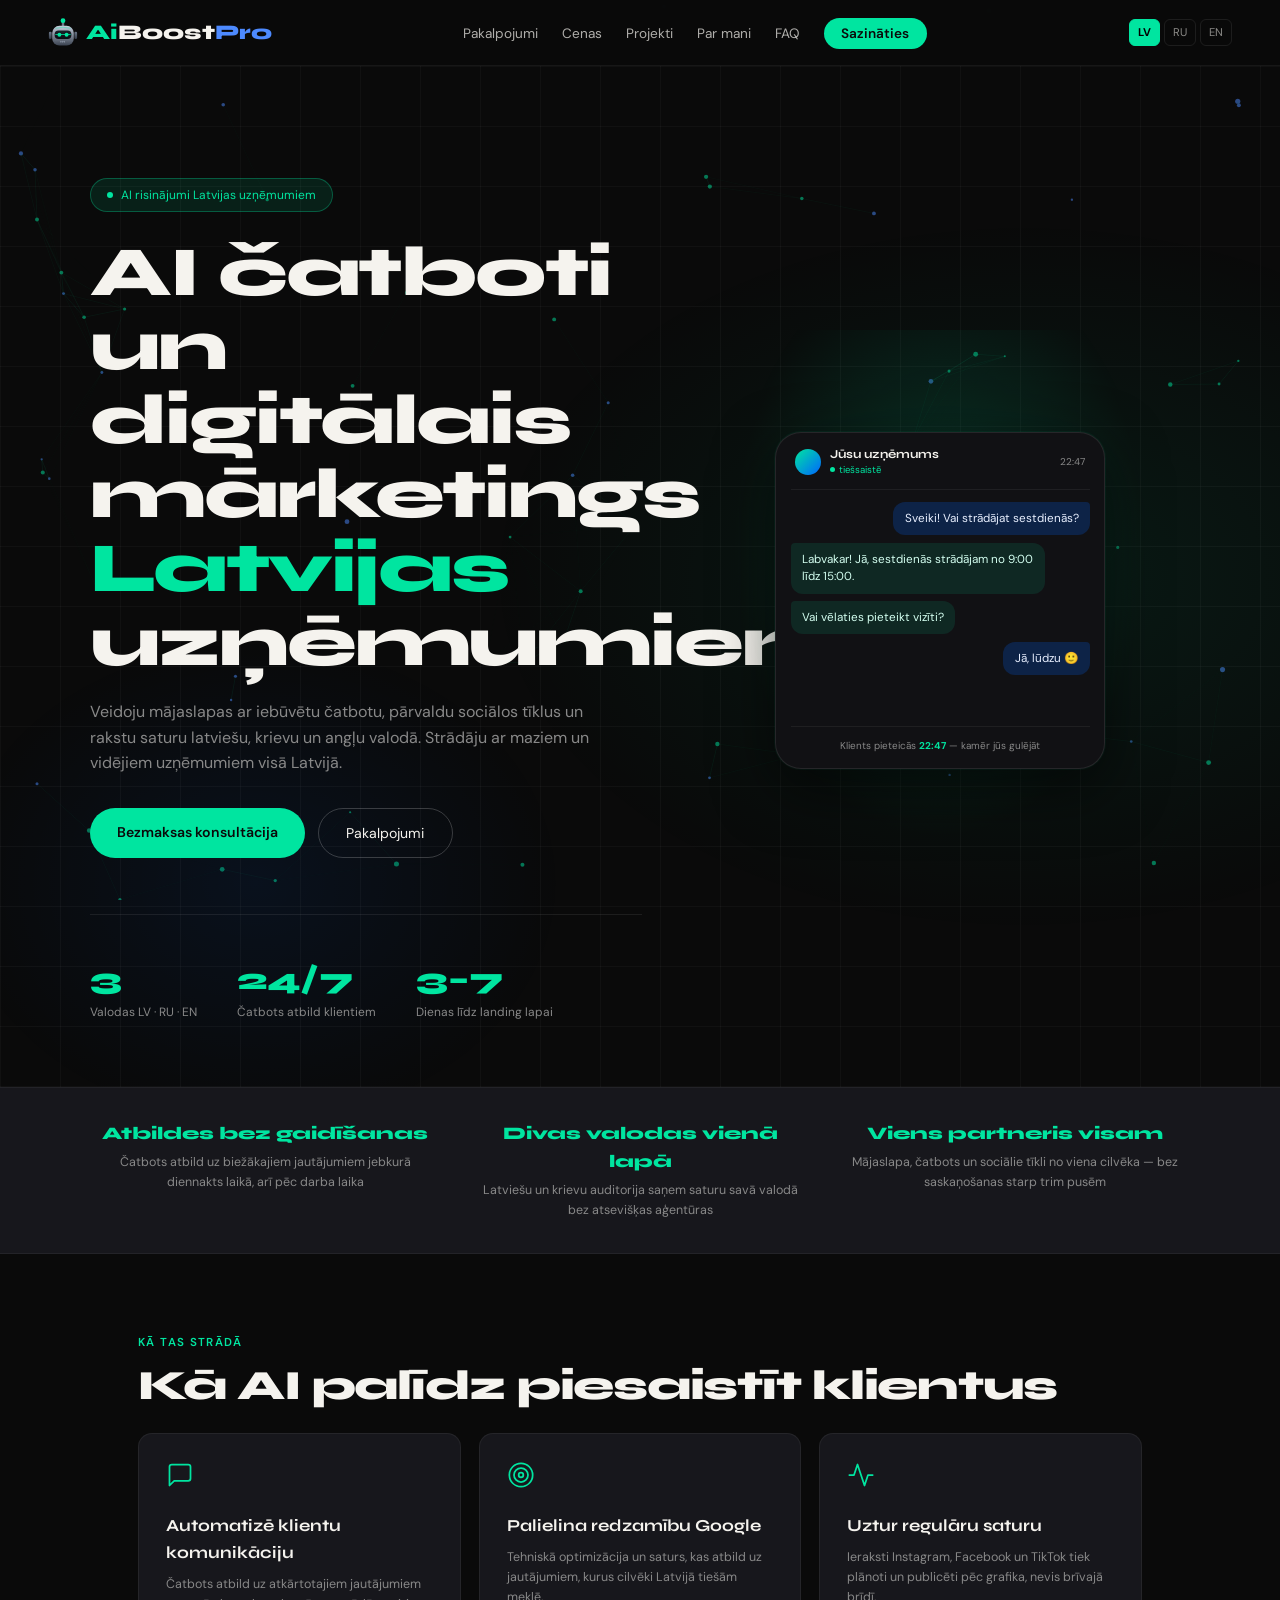
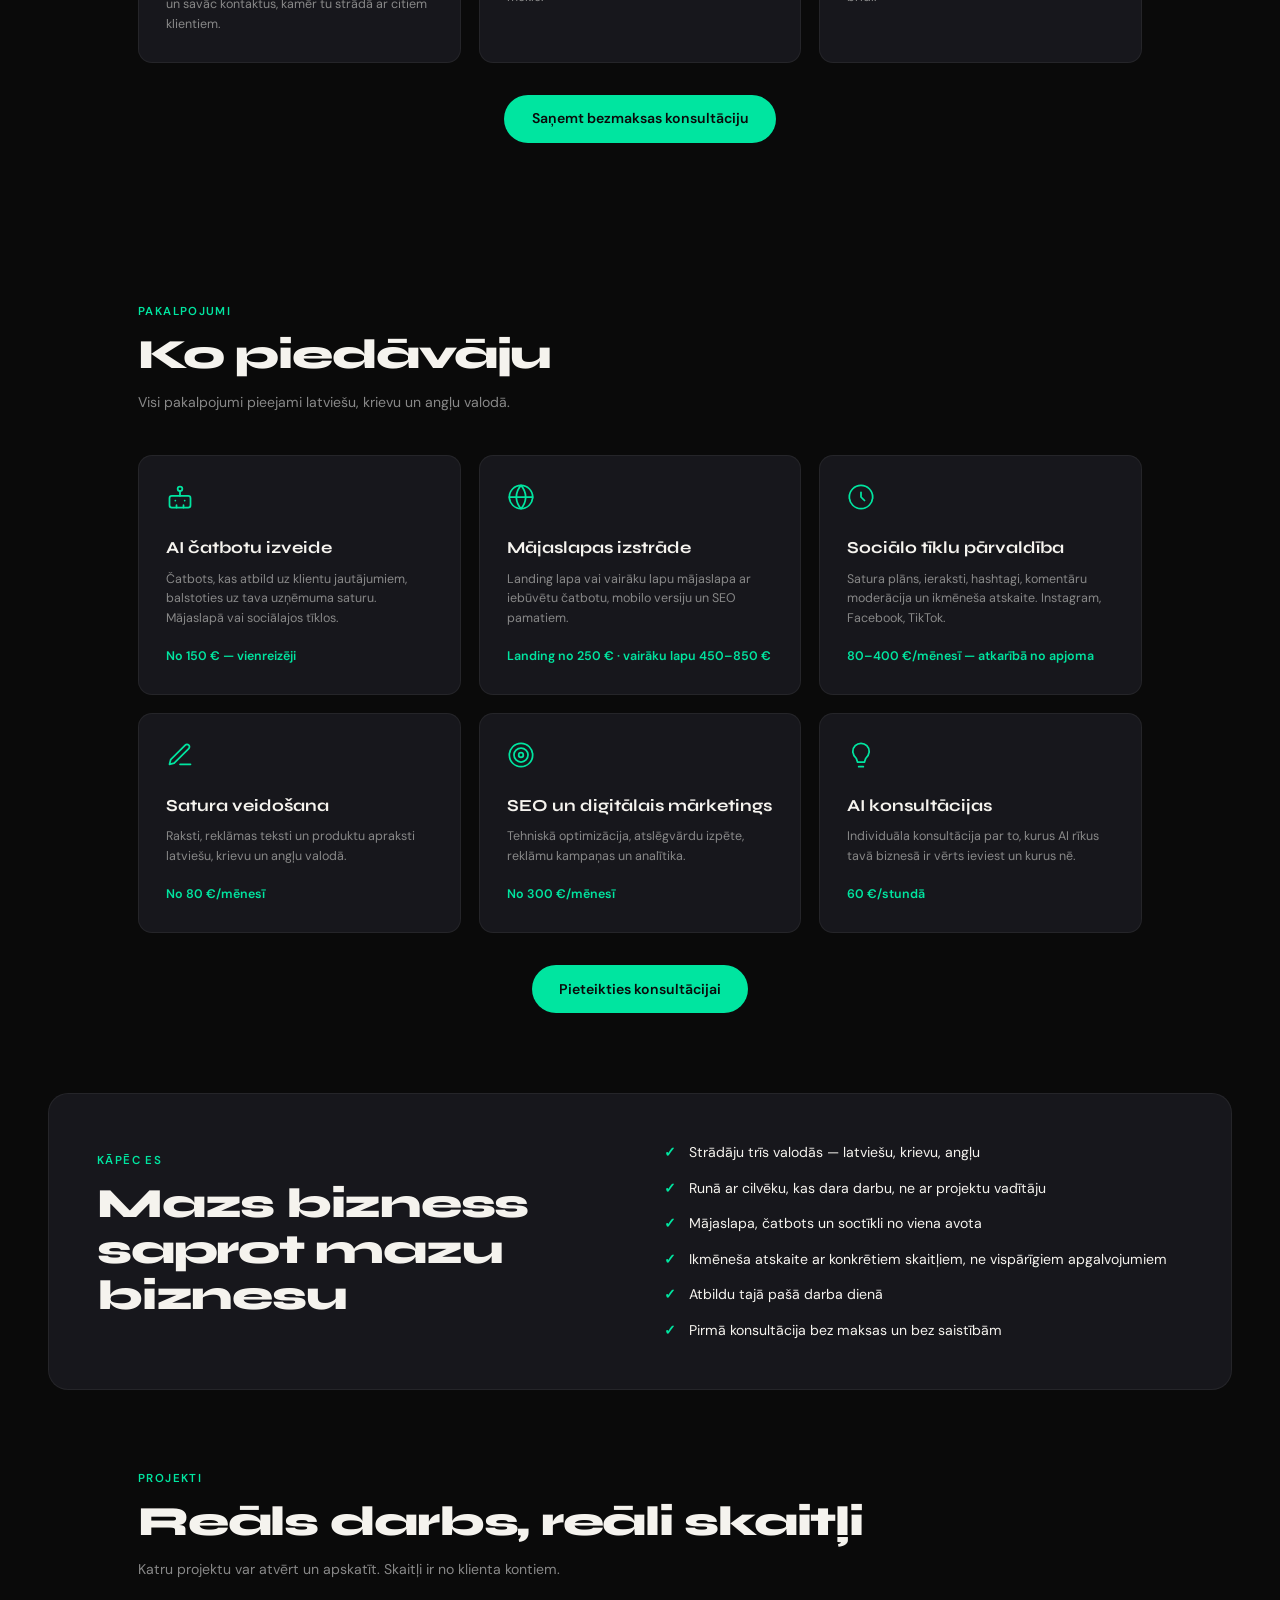
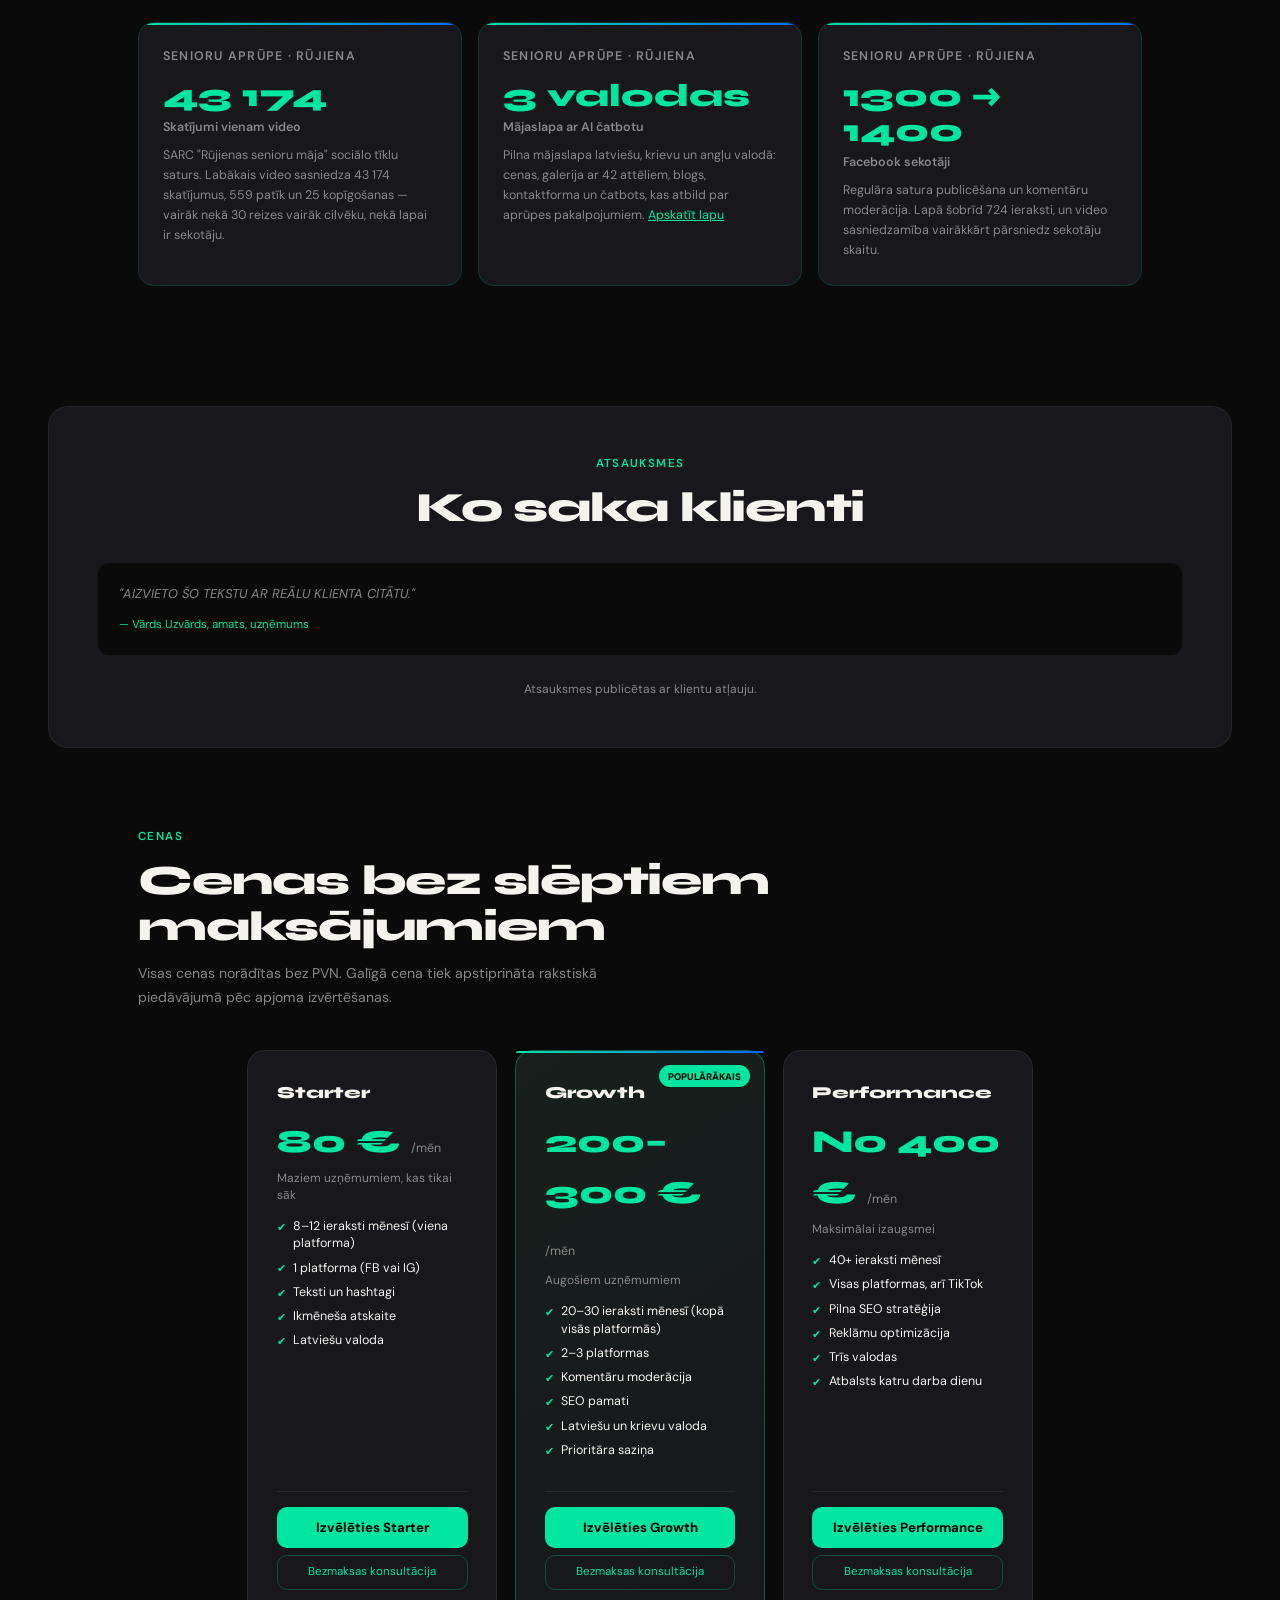
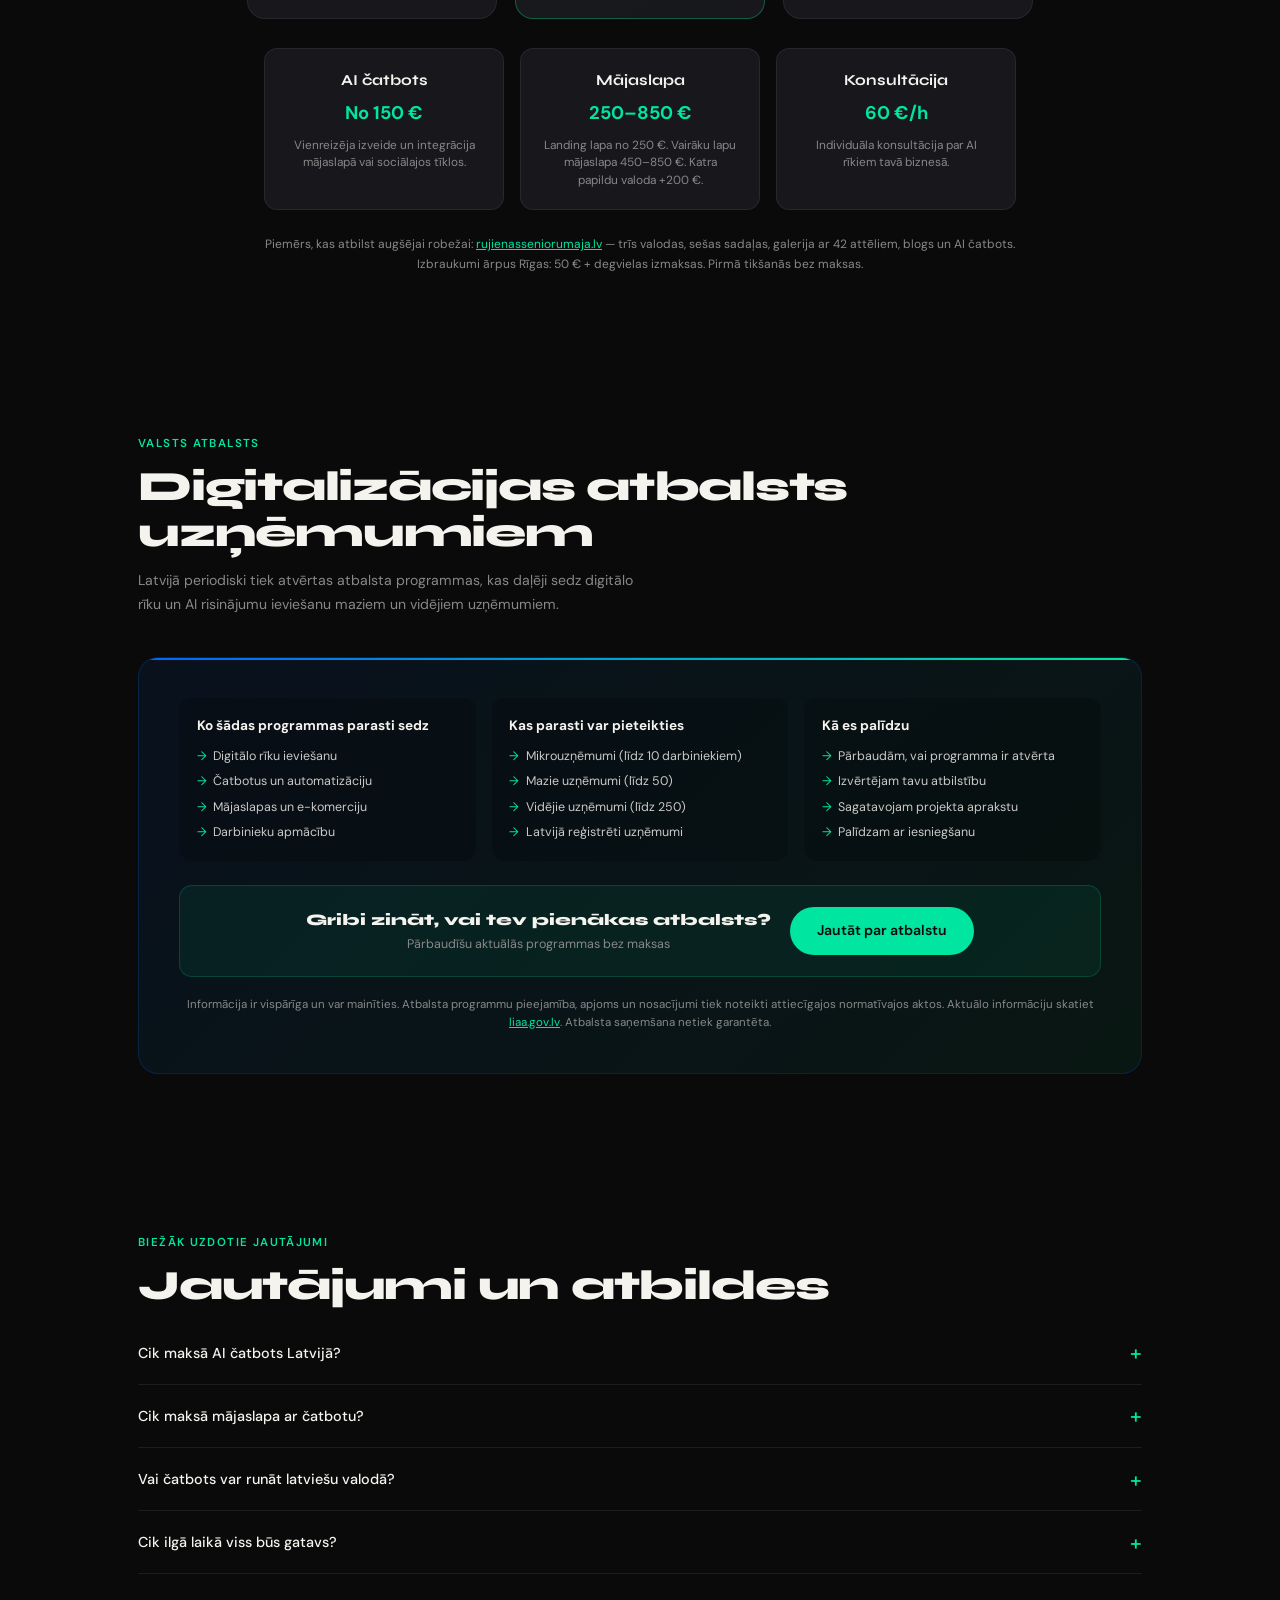
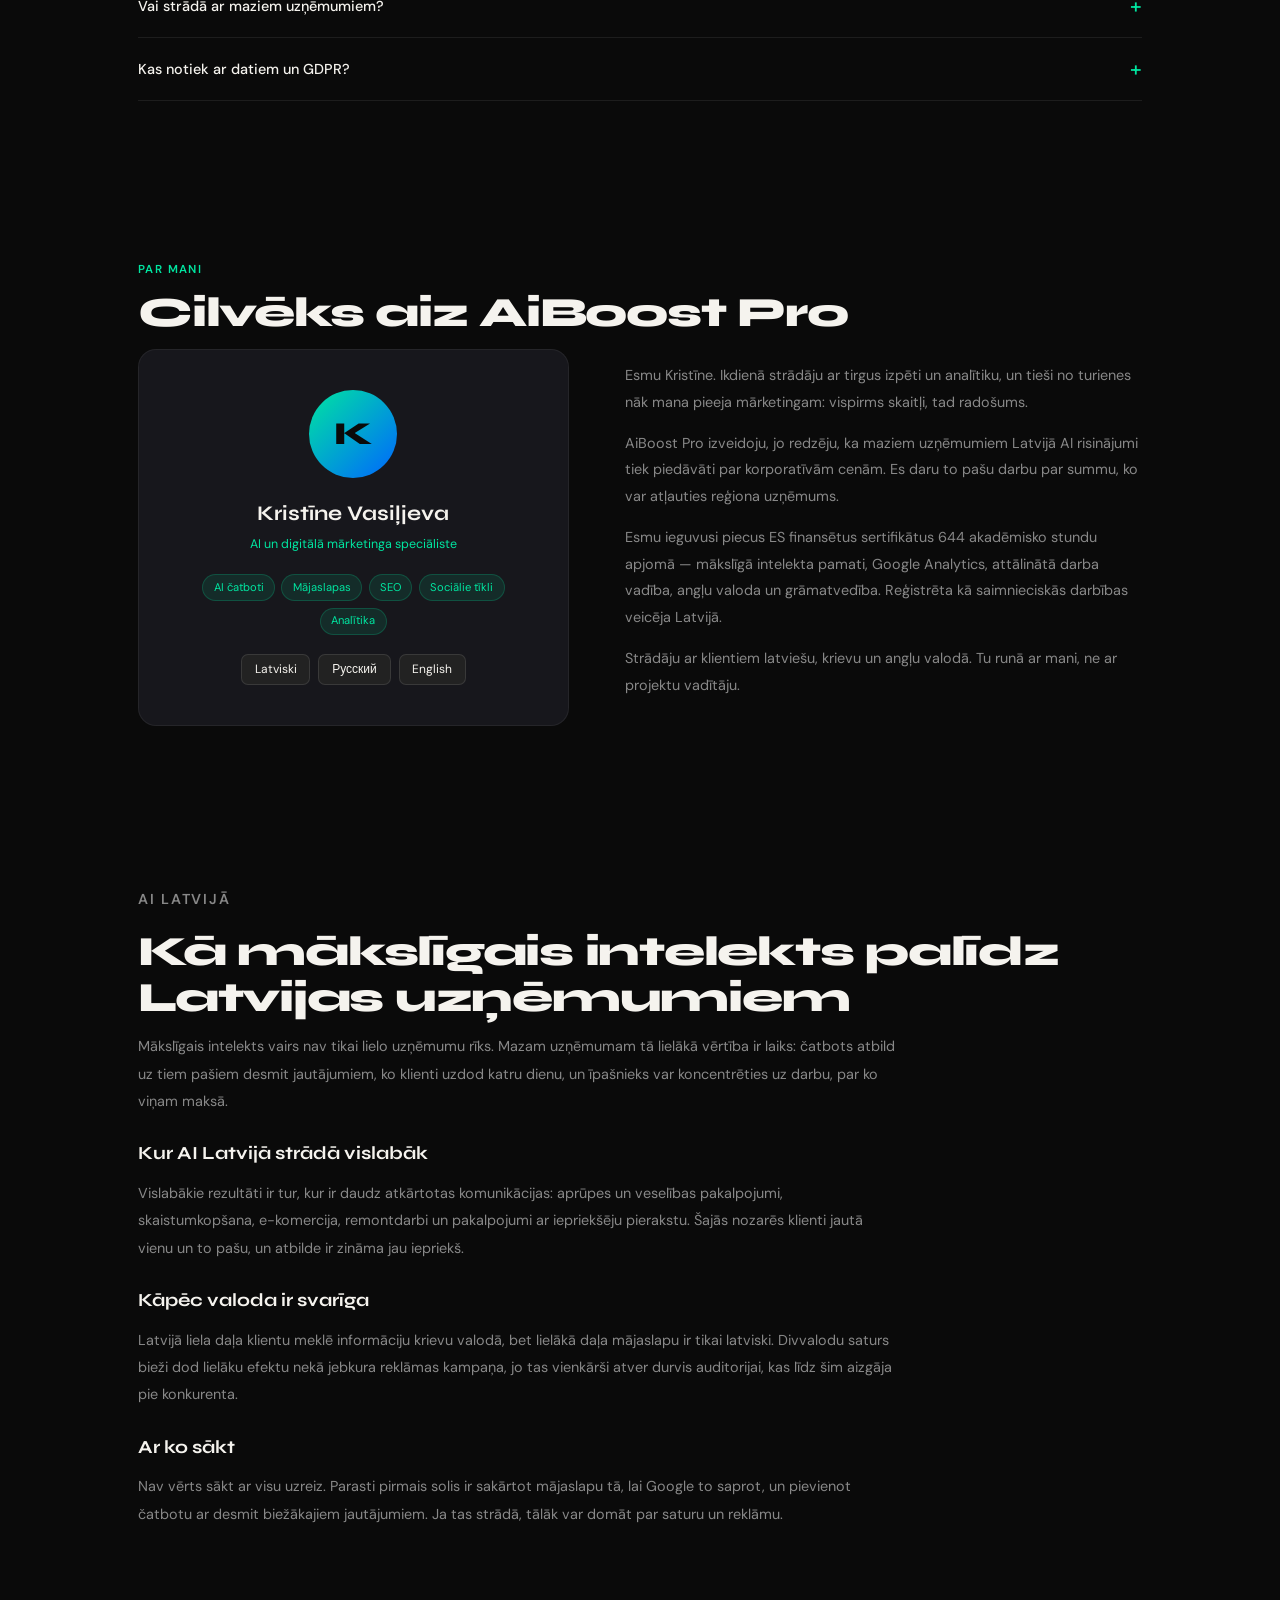
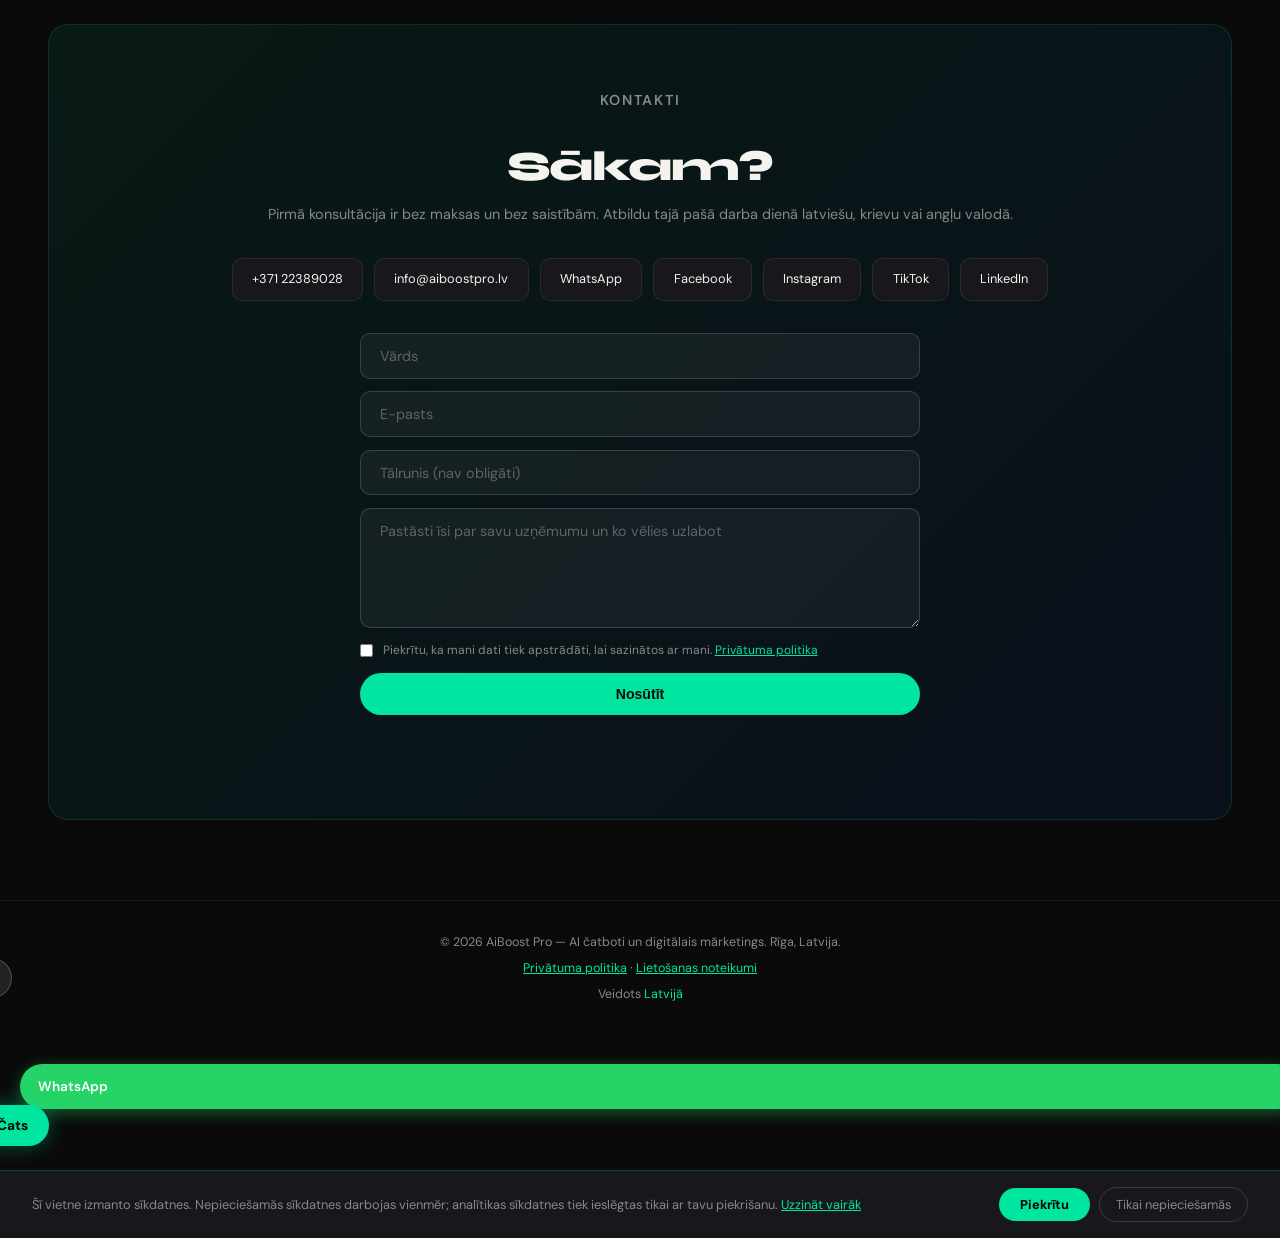
==== commit 9f2aae4c: "Update print statement from 'Hello' to 'Goodbye'" ====
--- a/index.html
+++ b/index.html
@@ -454,13 +454,13 @@
 
 #wa-btn{position:fixed;bottom:20px;left:20px;background:#25D366;color:#fff;padding:12px 18px;border-radius:30px;font-weight:600;text-decoration:none;z-index:9990;font-size:0.85rem;display:flex;align-items:center;gap:0.5rem;box-shadow:0 4px 15px rgba(37,211,102,0.4);transition:transform 0.2s;}
 #wa-btn:hover{transform:translateY(-3px);}
-.back-to-top{position:fixed;bottom:150px;right:30px;background:rgba(255,255,255,0.1);color:#fff;border:1px solid rgba(255,255,255,0.2);width:40px;height:40px;border-radius:50%;font-size:1.1rem;cursor:pointer;opacity:0;transition:opacity 0.3s,transform 0.2s;pointer-events:none;z-index:998;}
+.back-to-top{position:fixed;bottom:86px;right:28px;background:rgba(255,255,255,0.1);color:#fff;border:1px solid rgba(255,255,255,0.2);width:40px;height:40px;border-radius:50%;font-size:1.1rem;cursor:pointer;opacity:0;transition:opacity 0.3s,transform 0.2s;pointer-events:none;z-index:998;}
 .back-to-top.visible{opacity:1;pointer-events:auto;}
 .back-to-top:hover{transform:translateY(-3px);background:var(--accent);color:#000;border-color:var(--accent);}
 
-#chat-btn{position:fixed;bottom:90px;right:30px;background:var(--accent);color:#000;padding:0.75rem 1.3rem;border-radius:50px;cursor:pointer;z-index:9991;font-weight:700;font-size:0.85rem;box-shadow:0 0 20px rgba(0,229,160,0.35);display:flex;align-items:center;gap:0.5rem;border:none;font-family:"DM Sans",sans-serif;transition:transform 0.2s;}
+#chat-btn{position:fixed;bottom:24px;right:24px;background:var(--accent);color:#000;padding:0.75rem 1.3rem;border-radius:50px;cursor:pointer;z-index:9991;font-weight:700;font-size:0.85rem;box-shadow:0 0 20px rgba(0,229,160,0.35);display:flex;align-items:center;gap:0.5rem;border:none;font-family:"DM Sans",sans-serif;transition:transform 0.2s;}
 #chat-btn:hover{transform:translateY(-3px);}
-#chat-window{position:fixed;bottom:150px;right:30px;width:340px;max-width:calc(100vw - 24px);height:480px;max-height:calc(100vh - 180px);background:#141414;border-radius:20px;display:none;flex-direction:column;overflow:hidden;box-shadow:0 8px 40px rgba(0,0,0,0.6);z-index:9992;border:1px solid rgba(0,229,160,0.2);}
+#chat-window{position:fixed;bottom:86px;right:24px;width:340px;max-width:calc(100vw - 24px);height:480px;max-height:calc(100vh - 180px);background:#141414;border-radius:20px;display:none;flex-direction:column;overflow:hidden;box-shadow:0 8px 40px rgba(0,0,0,0.6);z-index:9992;border:1px solid rgba(0,229,160,0.2);}
 #chat-window.open{display:flex;}
 #chat-header{background:linear-gradient(90deg,#00c87a,#00e5a0);color:#000;padding:0.9rem 1rem;display:flex;justify-content:space-between;align-items:center;font-family:"Syne",sans-serif;font-weight:700;font-size:0.9rem;}
 .chat-status{font-size:0.68rem;font-weight:400;opacity:0.8;}
@@ -503,10 +503,10 @@
 .contact-section{margin-bottom:4rem;padding:2.5rem 1.5rem;}
 .liaa-box{padding:1.5rem;}
 footer{padding:1.5rem 1.2rem;}
-#chat-window{right:8px;left:8px;width:auto;bottom:150px;}
-#chat-btn{right:16px;bottom:80px;}
-#wa-btn{left:16px;bottom:16px;}
-.back-to-top{bottom:145px;right:16px;}
+#chat-window{right:8px;left:8px;width:auto;bottom:80px;}
+#chat-btn{right:14px;bottom:16px;}
+#wa-btn{left:14px;bottom:16px;}
+.back-to-top{bottom:78px;right:16px;}
 }
 
 @media(prefers-reduced-motion:reduce){
@@ -1220,63 +1220,125 @@
 var CHAT = {
   lv: {
     placeholder: "Raksti jautājumu...",
-    greeting: "Sveiki! Varu pastāstīt par pakalpojumiem, cenām un termiņiem. Ko vēlies uzzināt?",
-    quick: ["Cenas", "Čatbots", "Mājaslapa", "Sociālie tīkli", "Termiņi", "Kontakti"],
-    fallback: "Uz šo labāk atbildēšu personīgi. Raksti uz WhatsApp +371 22389028 vai info@aiboostpro.lv — atbildu tajā pašā darba dienā.",
+    greeting: "Sveiki! Esmu AiBoost Pro asistents. Varu pastāstīt par pakalpojumiem, cenām, termiņiem un to, kā sākt. Ko vēlies uzzināt?",
+    quick: ["Cenas", "AI čatbots", "Mājaslapa", "Sociālie tīkli", "Termiņi", "Sākt darbu"],
+    fallback: "Šo labāk pārrunāsim personīgi — katrs uzņēmums ir savādāks. Uzraksti man WhatsApp +371 22389028 vai info@aiboostpro.lv, un atbildēšu tajā pašā darba dienā. Vari arī atstāt kontaktus formā zemāk.",
     db: [
-      {k:["sveik","labdien","labrīt","labvakar","čau"], a:"Sveiki! Ko vēlies uzzināt par pakalpojumiem?"},
-      {k:["paldies"], a:"Prieks palīdzēt! Ja rodas vēl jautājumi — raksti."},
-      {k:["cen","maksā","cik"], a:"Cenas bez PVN:\n• AI čatbots — no 150 € vienreizēji\n• Landing lapa — no 250 €\n• Vairāku lapu mājaslapa — 450–850 €\n• Sociālie tīkli — no 80 €/mēn\n• SEO — no 300 €/mēn\n• Konsultācija — 60 €/h\n\nPirmā konsultācija bez maksas."},
-      {k:["čatbot","catbot","bots","chatbot"], a:"AI čatbots atbild klientiem 24/7 latviešu, krievu vai angļu valodā. Tas mācās no tava uzņēmuma satura, tāpēc atbildes ir konkrētas.\n\nCena no 150 € vienreizēji. Ieviešana 1–2 nedēļas."},
-      {k:["mājaslap","majaslap","lapa","vietne","landing"], a:"Landing lapa ar čatbotu — no 250 €, gatava 3–7 dienās.\nVairāku lapu mājaslapa ar galeriju un blogu — 450–850 €.\nKatra papildu valoda +200 €.\n\nPiemērs: rujienasseniorumaja.lv"},
-      {k:["social","sociāl","instagram","facebook","tiktok","soctīkl"], a:"Sociālo tīklu pārvaldība:\n• Starter 80 €/mēn — 8–12 ieraksti, 1 platforma\n• Growth 200–300 €/mēn — 20–30 ieraksti, 2–3 platformas\n• Performance no 400 €/mēn — visas platformas\n\nKatrā paketē:\n• Satura plāns un ieraksti\n• Teksti un hashtagi\n• Komentāru moderācija\n• Ikmēneša atskaite\n\nInstagram, Facebook, TikTok."},
-      {k:["seo","google","meklē"], a:"SEO no 300 €/mēn: tehniskā optimizācija, atslēgvārdu izpēte, saturs un ikmēneša atskaite par pozīcijām."},
-      {k:["cik ilgi","termiņ","ātri","laik"], a:"Landing lapa ar čatbotu — 3–7 darba dienas.\nVairāku lapu mājaslapa vairākās valodās — 2–4 nedēļas.\nČatbota ieviešana atsevišķi — 1–2 nedēļas."},
-      {k:["valod","krievu","angļu","latvieš"], a:"Strādāju latviešu, krievu un angļu valodā. Čatboti un saturs var būt visās trīs valodās vienlaikus."},
-      {k:["kontakt","whatsapp","zvan","e-pas","epast","raksti"], a:"Kontakti:\n• WhatsApp: +371 22389028\n• E-pasts: info@aiboostpro.lv\n\nAtbildu tajā pašā darba dienā."},
-      {k:["konsultāc","bezmaksas","tikšan"], a:"Pirmā konsultācija ir bez maksas un bez saistībām. Raksti uz WhatsApp +371 22389028 vai aizpildi formu lapas apakšā."},
-      {k:["atbalst","grant","liaa","finansē"], a:"Latvijā periodiski tiek atvērtas digitalizācijas atbalsta programmas maziem uzņēmumiem. Varu pārbaudīt, vai kāda pašlaik ir atvērta un vai tu tai atbilsti. Aktuālā informācija: liaa.gov.lv"},
-      {k:["gdpr","dati","drošīb","privātum"], a:"Dati tiek apstrādāti atbilstoši GDPR. Mājaslapā uzstādu sīkdatņu paziņojumu un privātuma politiku. Sīkāk: aiboostpro.lv/privacy.html"}
+      {k:["sveik","labdien","labrit","labvakar","cau","hei","halo"], w:1, a:"Sveiki! Prieks tevi redzēt. Ko vēlies uzzināt — cenas, pakalpojumus vai kā sākt?"},
+      {k:["paldies","super","malaci","forsi","labi"], a:"Prieks palīdzēt! Ja rodas vēl kādi jautājumi, droši raksti. 🙂"},
+      {k:["ka tev iet","ka klajas","kas jauns"], a:"Man viss lieliski, paldies! Esmu gatavs palīdzēt ar visu, kas saistīts ar AI čatbotiem, mājaslapām un mārketingu. Ar ko sākam?"},
+
+      {k:["cena","cenas","maksa","cik maksa","cik izmaksa","izmaksas","budzets","tarifi"], w:2, a:"Cenas (bez PVN):\n\n• AI čatbots — no 150 € vienreizēji\n• Landing lapa — no 250 €\n• Vairāku lapu mājaslapa — 450–850 €\n• Sociālie tīkli — no 80 €/mēn\n• SEO — no 300 €/mēn\n• Konsultācija — 60 €/h\n\nPirmā konsultācija ir bez maksas. Par ko gribi uzzināt sīkāk?"},
+      {k:["lets","dargi","dargs","atlaide","lētāk","letak"], a:"Saprotu, ka budžets ir svarīgs. Tāpēc cenas sākas zemu (soctīkli no 80 €/mēn), un pirmā konsultācija ir bez maksas — varam kopā atrast risinājumu tavam budžetam. Cenu nosaku pēc reālā apjoma, ne fiksētu likmi visiem."},
+
+      {k:["catbot","chatbot","bots","asistent","ai bots","robot"], w:2, a:"AI čatbots atbild taviem klientiem 24/7 — arī naktī un brīvdienās. Tas mācās no tava uzņēmuma satura, tāpēc atbildes ir konkrētas, ne vispārīgas. Var runāt latviešu, krievu un angļu valodā.\n\nCena no 150 € vienreizēji, ieviešana 1–2 nedēļas. Gribi redzēt piemēru?"},
+      {k:["piemer","paraug","demo","redzet","parada"], a:"Noteikti! Apskati rujienasseniorumaja.lv — trilingvāla mājaslapa ar AI čatbotu, ko izveidoju senioru aprūpes centram. Čatbots tur atbild uz jautājumiem par pakalpojumiem latviešu, krievu un angļu valodā."},
+
+      {k:["majaslapa","majaslap","vietne","landing","webate","web","saits","mājas lapa"], w:2, a:"Piedāvāju divus variantus:\n\n• Landing lapa (viena lapa) ar čatbotu — no 250 €, gatava 3–7 dienās\n• Vairāku lapu mājaslapa ar galeriju, blogu un kontaktformu — 450–850 €\n\nKatra papildu valoda +200 €. Visas lapas ir mobilas un ar SEO pamatiem. Piemērs: rujienasseniorumaja.lv"},
+
+      {k:["social","socail","instagram","insta","facebook","fb","tiktok","tik tok","soctikl","soc tikl","socialie"], w:2, a:"Sociālo tīklu pārvaldība trīs paketēs:\n\n• Starter 80 €/mēn — 8–12 ieraksti, 1 platforma\n• Growth 200–300 €/mēn — 20–30 ieraksti, 2–3 platformas\n• Performance no 400 €/mēn — visas platformas, arī TikTok\n\nKatrā: satura plāns, teksti, hashtagi, komentāru moderācija un ikmēneša atskaite. Kura pakete tevi interesē?"},
+      {k:["saturs","satura","posti","ieraksti","raksti bloga","video","reels"], a:"Veidoju saturu, kas piesaista: ierakstus, video scenārijus, reklāmas tekstus un rakstus. Piemērs — senioru aprūpes centram viens video sasniedza 43 000+ skatījumu. Saturs pieejams latviešu, krievu un angļu valodā."},
+
+      {k:["seo","google","meklet","meklesana","ranga","pozicij","atrast google"], w:1, a:"SEO no 300 €/mēn ietver:\n• Tehnisko optimizāciju\n• Atslēgvārdu izpēti\n• Satura plānu\n• Ikmēneša atskaiti par pozīcijām Google\n\nMērķis — lai tevi atrod cilvēki, kas Latvijā tiešām meklē tavus pakalpojumus."},
+
+      {k:["cik ilgi","termin","atri","laiks","kad gatav","cik dienas","cik ilga"], w:1, a:"Termiņi:\n\n• Landing lapa ar čatbotu — 3–7 darba dienas\n• Vairāku lapu mājaslapa vairākās valodās — 2–4 nedēļas\n• Čatbota ieviešana atsevišķi — 1–2 nedēļas\n\nĀtrums atkarīgs arī no tā, cik ātri saņemu materiālus."},
+
+      {k:["valod","krievu","anglu","latvies","divval","multiling","bilingv"], a:"Strādāju latviešu, krievu un angļu valodā. Čatboti un saturs var darboties visās trīs valodās vienlaikus — tas Latvijā ir liels pluss, jo daudzi klienti meklē krieviski, bet lielākā daļa lapu ir tikai latviski."},
+
+      {k:["kontakt","whatsapp","zvan","telefon","e-pas","epast","pasts","sazin","numur"], w:1, a:"Sazinies, kā ērtāk:\n\n• WhatsApp / tālr.: +371 22389028\n• E-pasts: info@aiboostpro.lv\n\nAtbildu tajā pašā darba dienā latviešu, krievu vai angļu valodā."},
+
+      {k:["sakt","sākt","sakums","ka strada","process","ka noris","pirmais solis","gribu","pieteik","pasut"], w:2, a:"Sākt ir vienkārši:\n\n1. Bezmaksas saruna — izstāsti, ko vēlies\n2. Sagatavoju piedāvājumu ar cenu un termiņu\n3. Sākam darbu, kad tev ērti\n\nPirmais solis — uzraksti WhatsApp +371 22389028 vai aizpildi formu zemāk. Ko tu vēlies izveidot?"},
+      {k:["konsultac","bezmaksas","tiksan","runat","parunat"], w:1, a:"Pirmā konsultācija ir pilnīgi bez maksas un bez saistībām. Parunāsim par tavu uzņēmumu un ko vēlies uzlabot. Uzraksti WhatsApp +371 22389028 vai aizpildi formu lapas apakšā."},
+
+      {k:["atbalst","grant","liaa","finanse","dotacij","es fond","projekts nauda"], a:"Latvijā periodiski atveras digitalizācijas atbalsta programmas maziem uzņēmumiem, kas var segt daļu izmaksu par čatbotiem un mājaslapām. Varu bez maksas pārbaudīt, vai kāda pašlaik ir atvērta un vai tu tai atbilsti. Aktuālā info: liaa.gov.lv"},
+
+      {k:["gdpr","dati","drosib","privatum","sikdatn","personas dat"], a:"Datu drošība ir svarīga. Visi dati tiek apstrādāti atbilstoši GDPR, mājaslapā uzstādu sīkdatņu paziņojumu un privātuma politiku. Sīkāk: aiboostpro.lv/privacy.html"},
+
+      {k:["kas tu","kas esi","par tevi","par uznemumu","par aiboost","kristine","kristīne"], a:"AiBoost Pro ir AI un digitālā mārketinga aģentūra Latvijā. Aiz tās esmu Kristīne — strādāju ar tirgus izpēti un analītiku, un palīdzu maziem uzņēmumiem ieviest AI risinājumus par cenu, ko var atļauties. Tu runā tieši ar mani, ne ar projektu vadītāju."},
+
+      {k:["autoserviss","frizetava","salons","restorans","veikals","medicin","zobarst","nekustam","majas"], a:"Jā, strādāju ar dažādām nozarēm! AI čatbots un mājaslapa noder visur, kur klienti uzdod līdzīgus jautājumus — pieraksts, cenas, darba laiki. Izstāsti par savu biznesu, un pateikšu, kā tieši varētu palīdzēt."}
     ]
   },
   ru: {
     placeholder: "Напишите вопрос...",
-    greeting: "Здравствуйте! Расскажу об услугах, ценах и сроках. Что вас интересует?",
-    quick: ["Цены", "Чат-бот", "Сайт", "Соцсети", "Сроки", "Контакты"],
-    fallback: "На это лучше отвечу лично. Напишите в WhatsApp +371 22389028 или на info@aiboostpro.lv — отвечаю в тот же рабочий день.",
+    greeting: "Здравствуйте! Я ассистент AiBoost Pro. Расскажу об услугах, ценах, сроках и как начать. Что вас интересует?",
+    quick: ["Цены", "AI чат-бот", "Сайт", "Соцсети", "Сроки", "Как начать"],
+    fallback: "Это лучше обсудить лично — каждый бизнес индивидуален. Напишите мне в WhatsApp +371 22389028 или на info@aiboostpro.lv, отвечу в тот же рабочий день. Можно также оставить контакты в форме ниже.",
     db: [
-      {k:["привет","здравств","добрый"], a:"Здравствуйте! Что хотите узнать?"},
-      {k:["спасибо"], a:"Рада помочь! Если появятся вопросы — пишите."},
-      {k:["цен","стоит","сколько"], a:"Цены без НДС:\n• AI чат-бот — от 150 € разово\n• Landing-страница — от 250 €\n• Многостраничный сайт — 450–850 €\n• Соцсети — от 80 €/мес\n• SEO — от 300 €/мес\n• Консультация — 60 €/час\n\nПервая консультация бесплатно."},
-      {k:["чат","бот"], a:"AI чат-бот отвечает клиентам 24/7 на латышском, русском или английском. Обучается на содержании вашего сайта.\n\nОт 150 € разово. Внедрение 1–2 недели."},
-      {k:["сайт","страниц","лендинг"], a:"Landing-страница с чат-ботом — от 250 €, готова за 3–7 дней.\nМногостраничный сайт с галереей и блогом — 450–850 €.\nКаждый доп. язык +200 €.\n\nПример: rujienasseniorumaja.lv"},
-      {k:["соцсет","instagram","facebook","tiktok","инстаграм"], a:"Ведение соцсетей:\n• Starter 80 €/мес — 8–12 постов, 1 платформа\n• Growth 200–300 €/мес — 20–30 постов, 2–3 платформы\n• Performance от 400 €/мес — все платформы\n\nВ каждом пакете:\n• Контент-план и посты\n• Тексты и хештеги\n• Модерация комментариев\n• Ежемесячный отчёт"},
-      {k:["seo","гугл","поиск"], a:"SEO от 300 €/мес: техническая оптимизация, подбор ключевых слов, контент и отчёт по позициям."},
-      {k:["срок","быстро","долго","когда"], a:"Landing-страница — 3–7 рабочих дней.\nМногостраничный сайт на нескольких языках — 2–4 недели.\nЧат-бот отдельно — 1–2 недели."},
-      {k:["язык","русск","английск","латышск"], a:"Работаю на латышском, русском и английском. Чат-боты и контент могут быть на всех трёх языках одновременно."},
-      {k:["контакт","whatsapp","звон","почт","напис"], a:"Контакты:\n• WhatsApp: +371 22389028\n• E-mail: info@aiboostpro.lv\n\nОтвечаю в тот же рабочий день."},
-      {k:["консультац","бесплат","встреч"], a:"Первая консультация бесплатна и ни к чему не обязывает. Напишите в WhatsApp +371 22389028."},
-      {k:["gdpr","данн","безопасн"], a:"Данные обрабатываются в соответствии с GDPR. Подробнее: aiboostpro.lv/privacy.html"}
+      {k:["привет","здравств","добрый","хай","салют"], w:1, a:"Здравствуйте! Рада вас видеть. Что хотите узнать — цены, услуги или как начать?"},
+      {k:["спасибо","супер","отлично","класс"], a:"Рада помочь! Если появятся вопросы — пишите. 🙂"},
+      {k:["как дела","как ты","что нового"], a:"У меня всё отлично, спасибо! Готова помочь со всем, что связано с AI чат-ботами, сайтами и маркетингом. С чего начнём?"},
+
+      {k:["цена","цены","стоит","сколько","стоимость","бюджет","тариф","прайс"], w:2, a:"Цены (без НДС):\n\n• AI чат-бот — от 150 € разово\n• Landing-страница — от 250 €\n• Многостраничный сайт — 450–850 €\n• Соцсети — от 80 €/мес\n• SEO — от 300 €/мес\n• Консультация — 60 €/час\n\nПервая консультация бесплатна. О чём рассказать подробнее?"},
+      {k:["дорого","дёшево","дешево","скидк","подешевле"], a:"Понимаю, бюджет важен. Поэтому цены начинаются невысоко (соцсети от 80 €/мес), а первая консультация бесплатна — вместе найдём решение под ваш бюджет. Цену определяю по реальному объёму, а не фиксированную для всех."},
+
+      {k:["чат-бот","чатбот","бот","ассистент","робот"], w:2, a:"AI чат-бот отвечает вашим клиентам 24/7 — ночью и в выходные тоже. Он обучается на содержании вашей компании, поэтому ответы конкретные. Говорит на латышском, русском и английском.\n\nЦена от 150 € разово, внедрение 1–2 недели. Хотите увидеть пример?"},
+      {k:["пример","образец","демо","показать","посмотреть"], a:"Конечно! Посмотрите rujienasseniorumaja.lv — трёхъязычный сайт с AI чат-ботом, который я сделала для центра ухода за пожилыми. Чат-бот отвечает на вопросы об услугах на латышском, русском и английском."},
+
+      {k:["сайт","сайта","страниц","лендинг","веб"], w:2, a:"Предлагаю два варианта:\n\n• Landing-страница с чат-ботом — от 250 €, готова за 3–7 дней\n• Многостраничный сайт с галереей, блогом и формой — 450–850 €\n\nКаждый доп. язык +200 €. Все сайты адаптивные и с базовым SEO. Пример: rujienasseniorumaja.lv"},
+
+      {k:["соцсет","инстаграм","инста","фейсбук","тикток","tiktok","instagram","facebook"], w:2, a:"Ведение соцсетей в трёх пакетах:\n\n• Starter 80 €/мес — 8–12 постов, 1 платформа\n• Growth 200–300 €/мес — 20–30 постов, 2–3 платформы\n• Performance от 400 €/мес — все платформы, включая TikTok\n\nВ каждом: контент-план, тексты, хештеги, модерация и ежемесячный отчёт. Какой пакет интересует?"},
+      {k:["контент","посты","видео","reels","статьи"], a:"Создаю контент, который привлекает: посты, сценарии видео, рекламные тексты и статьи. Пример — для центра ухода одно видео набрало 43 000+ просмотров. Контент на латышском, русском и английском."},
+
+      {k:["seo","гугл","google","поиск","позиц","найти в гугл"], w:1, a:"SEO от 300 €/мес включает:\n• Техническую оптимизацию\n• Подбор ключевых слов\n• Контент-план\n• Ежемесячный отчёт о позициях в Google\n\nЦель — чтобы вас находили люди, которые действительно ищут ваши услуги."},
+
+      {k:["сколько времени","срок","быстро","когда готов","сколько дней"], w:1, a:"Сроки:\n\n• Landing-страница с чат-ботом — 3–7 рабочих дней\n• Многостраничный сайт на нескольких языках — 2–4 недели\n• Чат-бот отдельно — 1–2 недели\n\nСкорость зависит и от того, как быстро я получу материалы."},
+
+      {k:["язык","русск","английск","латышск","двуязыч","многоязыч"], a:"Работаю на латышском, русском и английском. Чат-боты и контент могут работать на всех трёх языках одновременно — в Латвии это большой плюс, ведь многие ищут по-русски, а большинство сайтов только на латышском."},
+
+      {k:["контакт","whatsapp","звон","телефон","почт","связ","номер","email"], w:1, a:"Свяжитесь удобным способом:\n\n• WhatsApp / тел.: +371 22389028\n• E-mail: info@aiboostpro.lv\n\nОтвечаю в тот же рабочий день на латышском, русском или английском."},
+
+      {k:["начать","начало","как работа","процесс","первый шаг","хочу","заказ"], w:2, a:"Начать просто:\n\n1. Бесплатный разговор — расскажите, что хотите\n2. Готовлю предложение с ценой и сроком\n3. Начинаем, когда вам удобно\n\nПервый шаг — напишите в WhatsApp +371 22389028 или заполните форму ниже. Что хотите создать?"},
+      {k:["консультац","бесплатн","встреч","поговорить"], w:1, a:"Первая консультация полностью бесплатна и ни к чему не обязывает. Поговорим о вашем бизнесе и о том, что хотите улучшить. Напишите в WhatsApp +371 22389028 или заполните форму внизу."},
+
+      {k:["поддержк","грант","liaa","финанс","дотаци","евросоюз","проект деньги"], a:"В Латвии периодически открываются программы поддержки цифровизации для малого бизнеса, которые могут покрыть часть расходов на чат-ботов и сайты. Могу бесплатно проверить, открыта ли сейчас какая-то и подходите ли вы. Актуальная инфо: liaa.gov.lv"},
+
+      {k:["gdpr","данн","безопасн","конфиденц","cookie","куки"], a:"Безопасность данных важна. Все данные обрабатываются в соответствии с GDPR, на сайте устанавливаю уведомление о cookie и политику конфиденциальности. Подробнее: aiboostpro.lv/privacy.html"},
+
+      {k:["кто ты","кто вы","о тебе","о компании","о aiboost","кристине"], a:"AiBoost Pro — агентство AI и цифрового маркетинга в Латвии. За ним стою я, Кристине — занимаюсь исследованием рынка и аналитикой, помогаю малому бизнесу внедрять AI по доступной цене. Вы общаетесь напрямую со мной, а не с менеджером проекта."},
+
+      {k:["автосервис","парикмахер","салон","ресторан","магазин","медицин","стоматолог","недвижим"], a:"Да, работаю с разными отраслями! AI чат-бот и сайт полезны везде, где клиенты задают похожие вопросы — запись, цены, часы работы. Расскажите о своём бизнесе, и я подскажу, чем именно могу помочь."}
     ]
   },
   en: {
     placeholder: "Type your question...",
-    greeting: "Hello! I can tell you about services, pricing and timelines. What would you like to know?",
-    quick: ["Pricing", "Chatbot", "Website", "Social media", "Timeline", "Contact"],
-    fallback: "I'd rather answer that personally. Write to WhatsApp +371 22389028 or info@aiboostpro.lv — I reply the same working day.",
+    greeting: "Hello! I'm the AiBoost Pro assistant. I can tell you about services, pricing, timelines and how to get started. What would you like to know?",
+    quick: ["Pricing", "AI chatbot", "Website", "Social media", "Timeline", "Get started"],
+    fallback: "This is best discussed personally — every business is different. Message me on WhatsApp +371 22389028 or info@aiboostpro.lv and I'll reply the same working day. You can also leave your details in the form below.",
     db: [
-      {k:["hello","hi","hey","good morning"], a:"Hello! What would you like to know?"},
-      {k:["thank"], a:"Glad to help. Write anytime if more questions come up."},
-      {k:["price","cost","how much","pricing"], a:"Prices excluding VAT:\n• AI chatbot — from €150 one-time\n• Landing page — from €250\n• Multi-page website — €450–850\n• Social media — from €80/month\n• SEO — from €300/month\n• Consultation — €60/hour\n\nFirst consultation is free."},
-      {k:["chatbot","bot","chat"], a:"The AI chatbot answers customers 24/7 in Latvian, Russian or English. It learns from your own content, so answers are specific.\n\nFrom €150 one-time. Setup takes 1–2 weeks."},
-      {k:["website","site","landing","page"], a:"Landing page with chatbot — from €250, ready in 3–7 days.\nMulti-page website with gallery and blog — €450–850.\nEach additional language +€200.\n\nExample: rujienasseniorumaja.lv"},
-      {k:["social","instagram","facebook","tiktok"], a:"Social media management:\n• Starter €80/month — 8–12 posts, 1 platform\n• Growth €200–300/month — 20–30 posts, 2–3 platforms\n• Performance from €400/month — all platforms\n\nEvery package includes:\n• Content plan and posts\n• Copy and hashtags\n• Comment moderation\n• Monthly report"},
-      {k:["seo","google","search"], a:"SEO from €300/month: technical optimisation, keyword research, content and monthly ranking reports."},
-      {k:["how long","timeline","when","fast"], a:"Landing page — 3–7 working days.\nMulti-page multilingual website — 2–4 weeks.\nChatbot alone — 1–2 weeks."},
-      {k:["language","latvian","russian","english"], a:"I work in Latvian, Russian and English. Chatbots and content can run in all three at once."},
-      {k:["contact","whatsapp","email","call"], a:"Contact:\n• WhatsApp: +371 22389028\n• Email: info@aiboostpro.lv\n\nI reply the same working day."},
-      {k:["consult","free","meeting"], a:"The first consultation is free with no obligation. Write to WhatsApp +371 22389028."},
-      {k:["gdpr","data","privacy","secure"], a:"Data is processed in line with GDPR. More: aiboostpro.lv/privacy.html"}
+      {k:["hello","hi ","hey","good morning","good day"], w:1, a:"Hello! Great to see you. What would you like to know — pricing, services, or how to start?"},
+      {k:["thank","great","awesome","perfect","nice"], a:"Happy to help! If more questions come up, just ask. 🙂"},
+      {k:["how are you","whats new","what's new"], a:"I'm doing great, thanks! Ready to help with anything around AI chatbots, websites and marketing. Where shall we start?"},
+
+      {k:["price","cost","how much","pricing","budget","rate","quote"], w:2, a:"Prices (excluding VAT):\n\n• AI chatbot — from €150 one-off\n• Landing page — from €250\n• Multi-page website — €450–850\n• Social media — from €80/month\n• SEO — from €300/month\n• Consultation — €60/hour\n\nThe first consultation is free. What would you like details on?"},
+      {k:["expensive","cheap","discount","cheaper"], a:"I understand budget matters. That's why prices start low (social media from €80/month) and the first consultation is free — we'll find a solution that fits your budget. I set the price by the real scope, not a flat rate for everyone."},
+
+      {k:["chatbot","chat bot","bot","assistant","ai bot"], w:2, a:"An AI chatbot answers your customers 24/7 — at night and on weekends too. It learns from your own content, so answers are specific, not generic. It speaks Latvian, Russian and English.\n\nFrom €150 one-off, setup 1–2 weeks. Want to see an example?"},
+      {k:["example","sample","demo","show","see it"], a:"Sure! Take a look at rujienasseniorumaja.lv — a trilingual website with an AI chatbot I built for an elderly care centre. The chatbot answers questions about the services in Latvian, Russian and English."},
+
+      {k:["website","site","landing","web page","webpage"], w:2, a:"I offer two options:\n\n• Landing page with a chatbot — from €250, ready in 3–7 days\n• Multi-page website with gallery, blog and contact form — €450–850\n\nEach extra language +€200. All sites are mobile-friendly with SEO basics. Example: rujienasseniorumaja.lv"},
+
+      {k:["social","instagram","insta","facebook","tiktok","tik tok"], w:2, a:"Social media management in three packages:\n\n• Starter €80/month — 8–12 posts, 1 platform\n• Growth €200–300/month — 20–30 posts, 2–3 platforms\n• Performance from €400/month — all platforms, including TikTok\n\nEach includes: content plan, copy, hashtags, comment moderation and a monthly report. Which package interests you?"},
+      {k:["content","posts","video","reels","articles"], a:"I create content that attracts: posts, video scripts, ad copy and articles. For example — one video for the care centre reached 43,000+ views. Content in Latvian, Russian and English."},
+
+      {k:["seo","google","search","ranking","rank","found on google"], w:1, a:"SEO from €300/month includes:\n• Technical optimisation\n• Keyword research\n• Content plan\n• Monthly ranking reports\n\nThe goal — that you're found by people actually searching for your services."},
+
+      {k:["how long","timeline","fast","when ready","how many days"], w:1, a:"Timelines:\n\n• Landing page with chatbot — 3–7 working days\n• Multi-page multilingual website — 2–4 weeks\n• Chatbot alone — 1–2 weeks\n\nSpeed also depends on how quickly I receive materials."},
+
+      {k:["language","latvian","russian","english","bilingual","multilingual"], a:"I work in Latvian, Russian and English. Chatbots and content can run in all three at once — a big advantage in Latvia, where many people search in Russian but most sites are Latvian only."},
+
+      {k:["contact","whatsapp","call","phone","email","reach","number"], w:1, a:"Get in touch however suits you:\n\n• WhatsApp / phone: +371 22389028\n• Email: info@aiboostpro.lv\n\nI reply the same working day in Latvian, Russian or English."},
+
+      {k:["start","begin","how it works","process","first step","want to","order"], w:2, a:"Getting started is simple:\n\n1. Free chat — tell me what you need\n2. I prepare a quote with price and timeline\n3. We start whenever suits you\n\nFirst step — message WhatsApp +371 22389028 or fill in the form below. What would you like to build?"},
+      {k:["consult","free","meeting","talk"], w:1, a:"The first consultation is completely free with no obligation. We'll talk about your business and what you'd like to improve. Message WhatsApp +371 22389028 or fill in the form at the bottom."},
+
+      {k:["support","grant","liaa","funding","subsidy","eu fund"], a:"Latvia periodically opens digitalisation support programmes for small businesses that can cover part of the cost of chatbots and websites. I can check for free whether one is currently open and whether you qualify. Current info: liaa.gov.lv"},
+
+      {k:["gdpr","data","privacy","secure","cookie"], a:"Data security matters. All data is processed in line with GDPR, and I set up a cookie notice and privacy policy on the site. More: aiboostpro.lv/privacy.html"},
+
+      {k:["who are you","about you","about the company","about aiboost","kristine"], a:"AiBoost Pro is an AI and digital marketing agency in Latvia. Behind it is me, Kristīne — I work in market research and analytics, and help small businesses adopt AI at a price they can afford. You talk directly to me, not an account manager."},
+
+      {k:["car service","hairdress","salon","restaurant","shop","medical","dental","real estate"], a:"Yes, I work with all kinds of industries! An AI chatbot and website help anywhere customers ask similar questions — bookings, prices, opening hours. Tell me about your business and I'll suggest exactly how I could help."}
     ]
   }
 };
@@ -1291,9 +1353,10 @@
 var lang = "lv";
 
 function detectLang(t){
+  // Kirilica = krievu; latviešu diakritika = latviešu; citādi ievēro pogu izvēli.
   if (/[\u0400-\u04FF]/.test(t)) return "ru";
   if (/[āčēģīķļņšūž]/i.test(t)) return "lv";
-  return lang;
+  return lang; // lietotāja izvēlētā valoda ar LV/RU/EN pogu
 }
 
 function addMsg(text, who){
@@ -1304,15 +1367,34 @@
   chatMsgs.scrollTop = chatMsgs.scrollHeight;
 }
 
+function normalize(t){
+  // noņem diakritiku, lai "cik maksa" == "cik maksā"
+  return t.toLowerCase()
+    .replace(/[āàá]/g,"a").replace(/[čç]/g,"c").replace(/[ēèé]/g,"e")
+    .replace(/[ģ]/g,"g").replace(/[īìí]/g,"i").replace(/[ķ]/g,"k")
+    .replace(/[ļ]/g,"l").replace(/[ņ]/g,"n").replace(/[š]/g,"s")
+    .replace(/[ūùú]/g,"u").replace(/[ž]/g,"z");
+}
+
 function reply(text){
   var l = detectLang(text);
   var data = CHAT[l];
-  var t = text.toLowerCase();
+  var t = normalize(text);
+  var best = null, bestScore = 0;
   for (var i = 0; i < data.db.length; i++){
-    for (var j = 0; j < data.db[i].k.length; j++){
-      if (t.indexOf(data.db[i].k[j]) !== -1) return data.db[i].a;
+    var score = 0, item = data.db[i];
+    for (var j = 0; j < item.k.length; j++){
+      var kw = normalize(item.k[j]);
+      if (t.indexOf(kw) !== -1){
+        // garāks atslēgvārds = precīzāka atbilstība = vairāk punktu
+        score += kw.length > 4 ? 3 : 2;
+      }
     }
+    // "svars" ļauj prioritizēt svarīgas tēmas
+    if (score > 0) score += (item.w || 0);
+    if (score > bestScore){ bestScore = score; best = item; }
   }
+  if (best) return best.a;
   return data.fallback;
 }
 
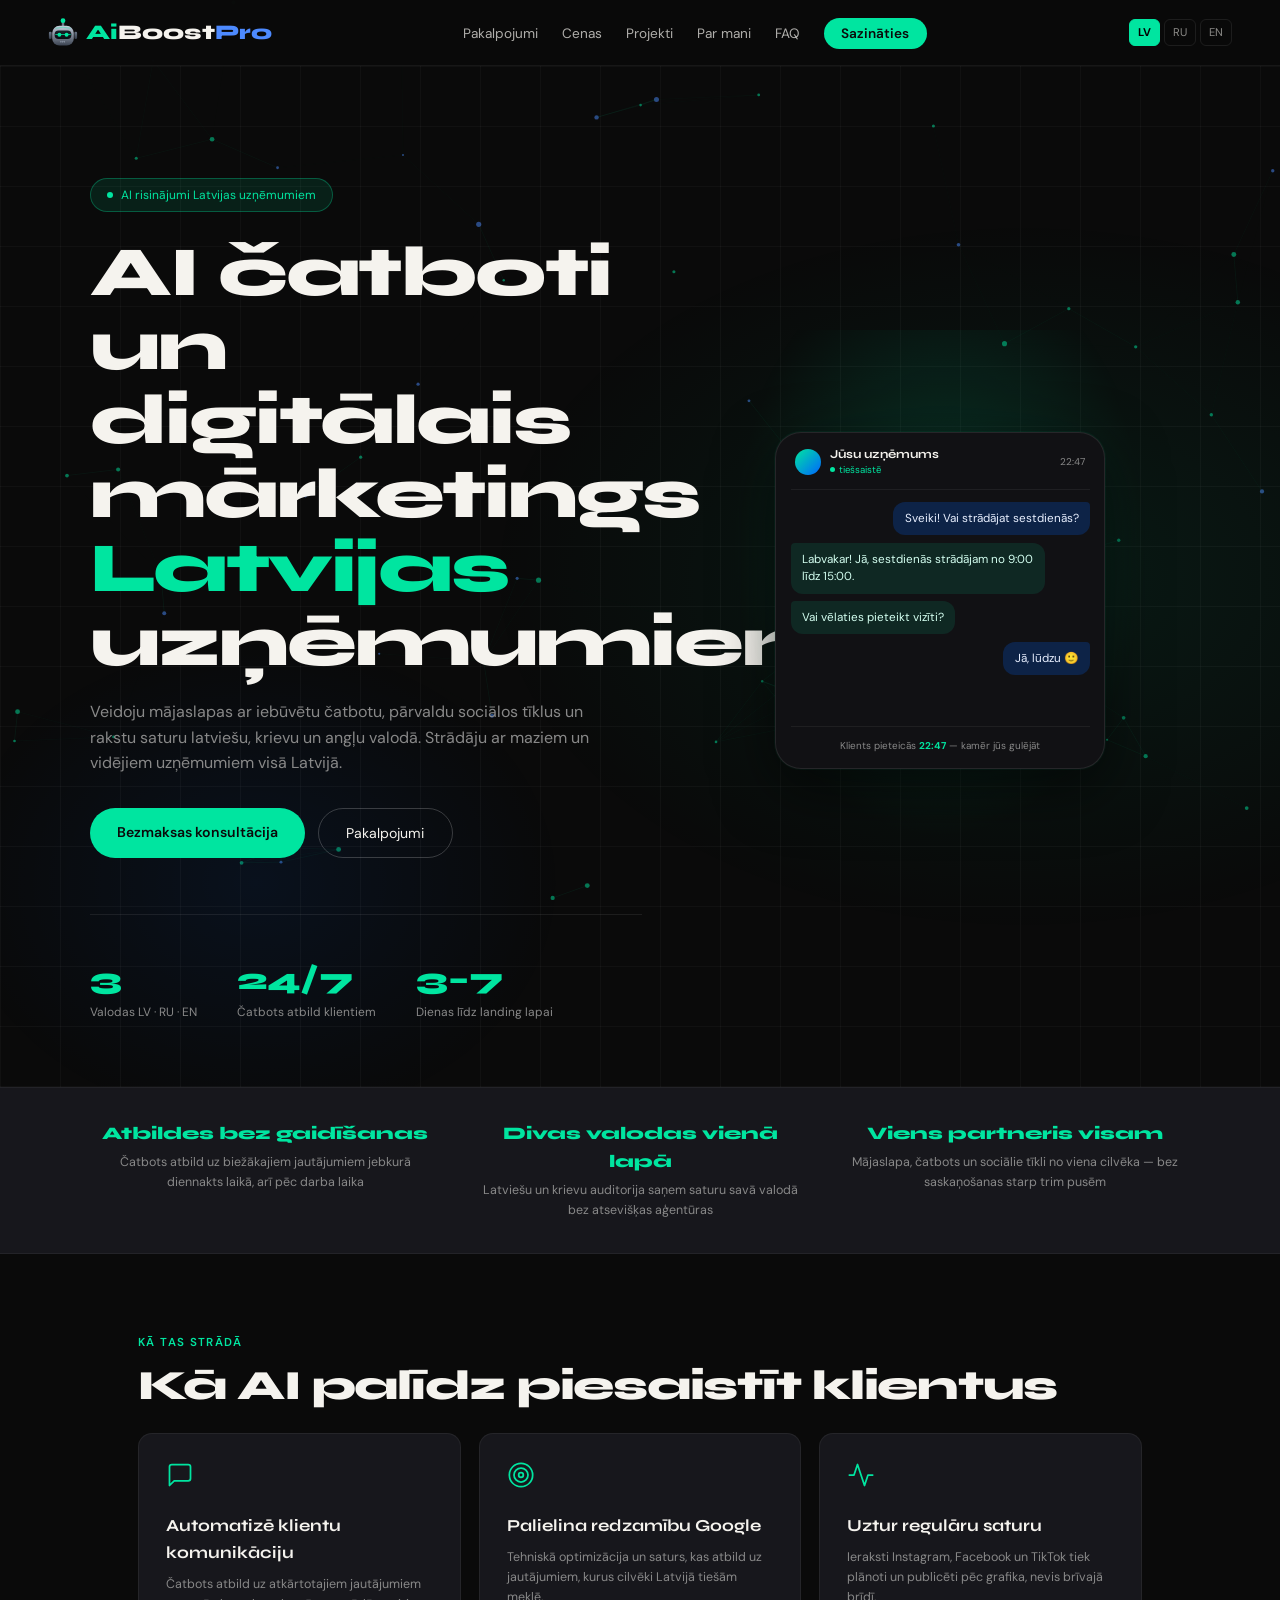
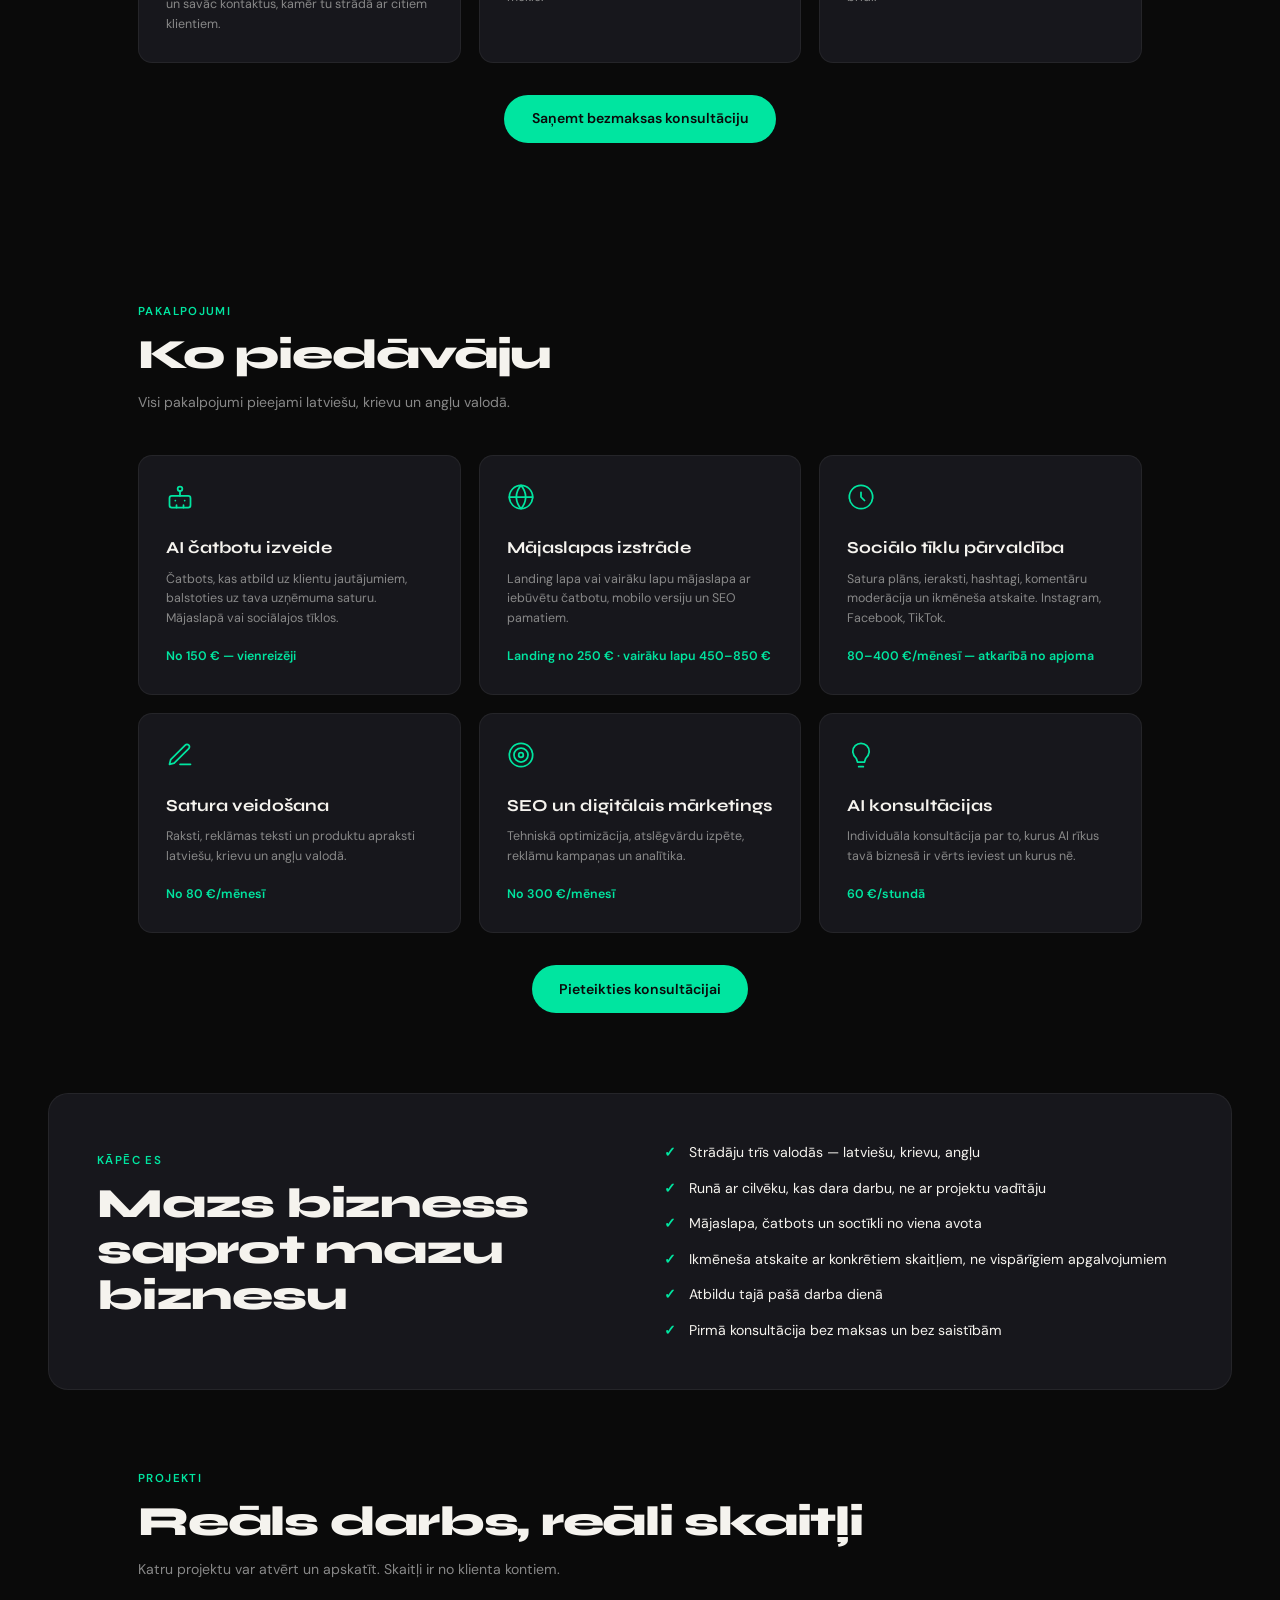
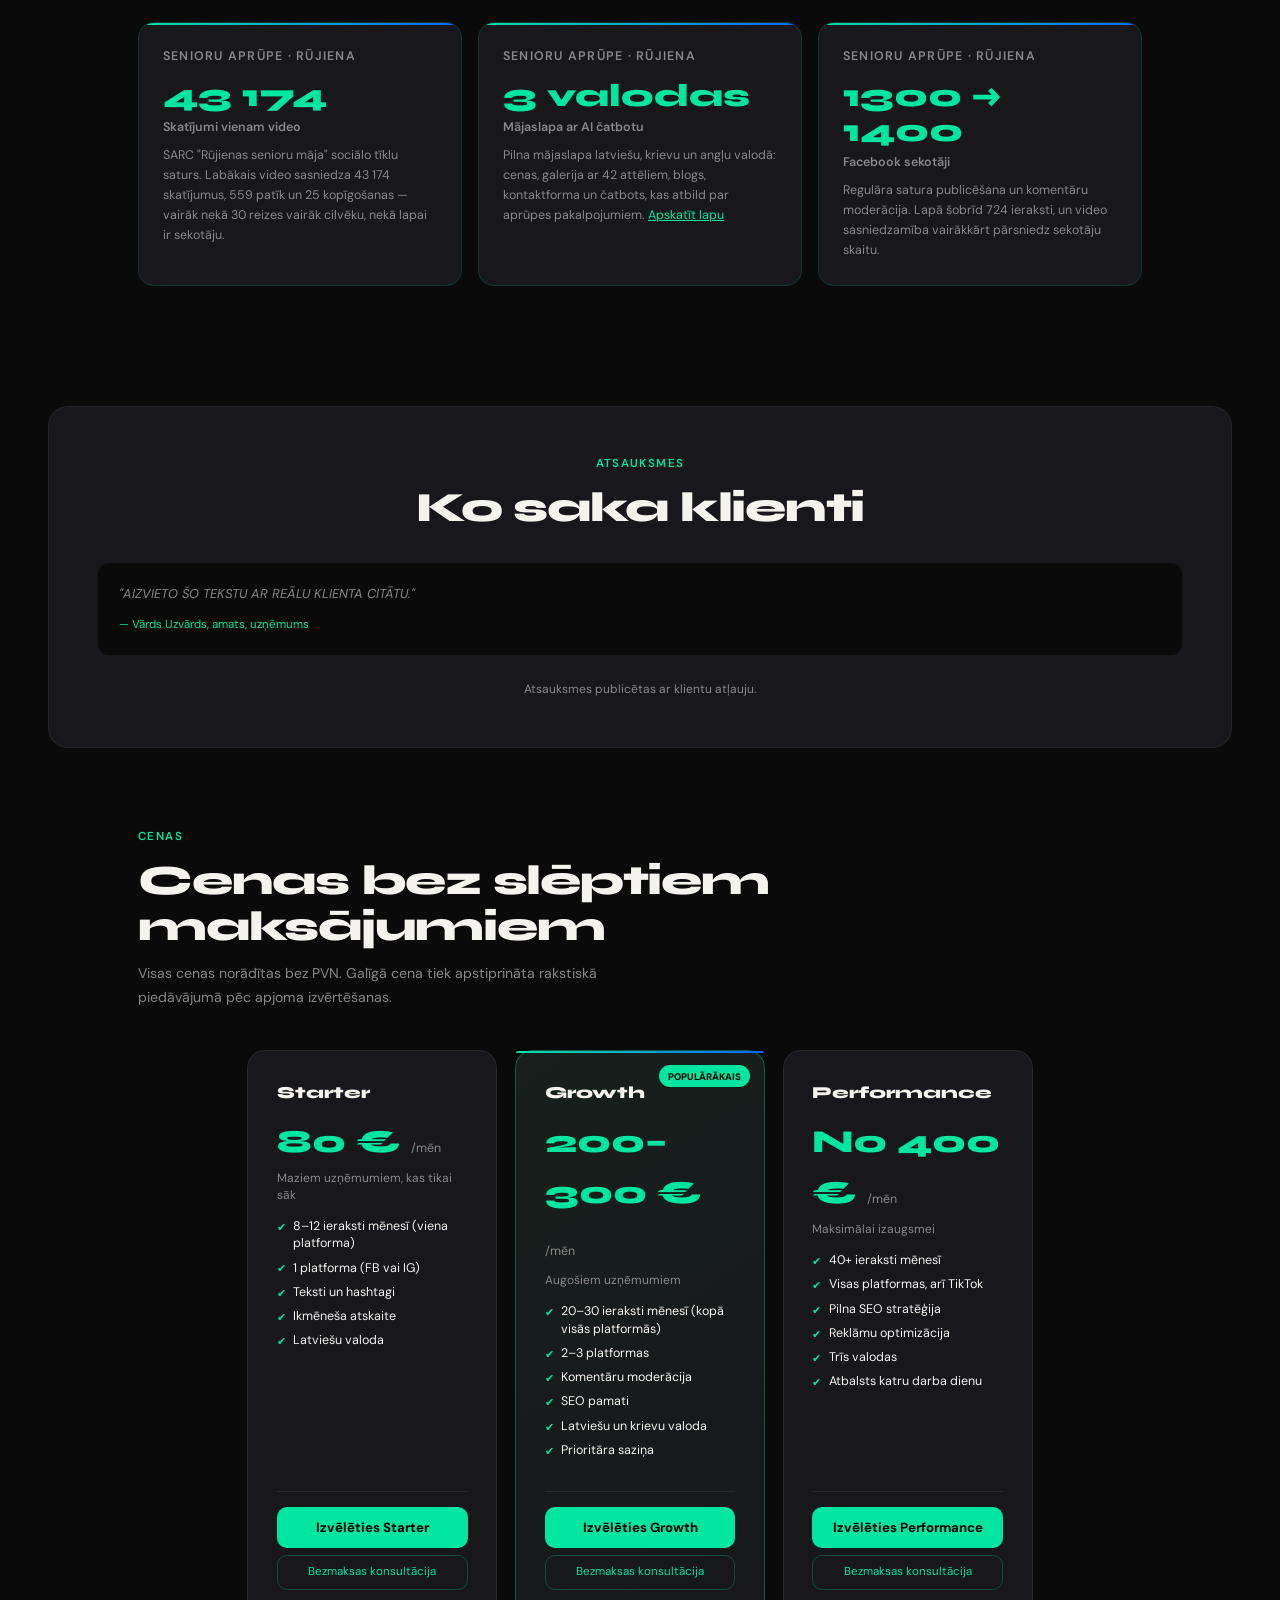
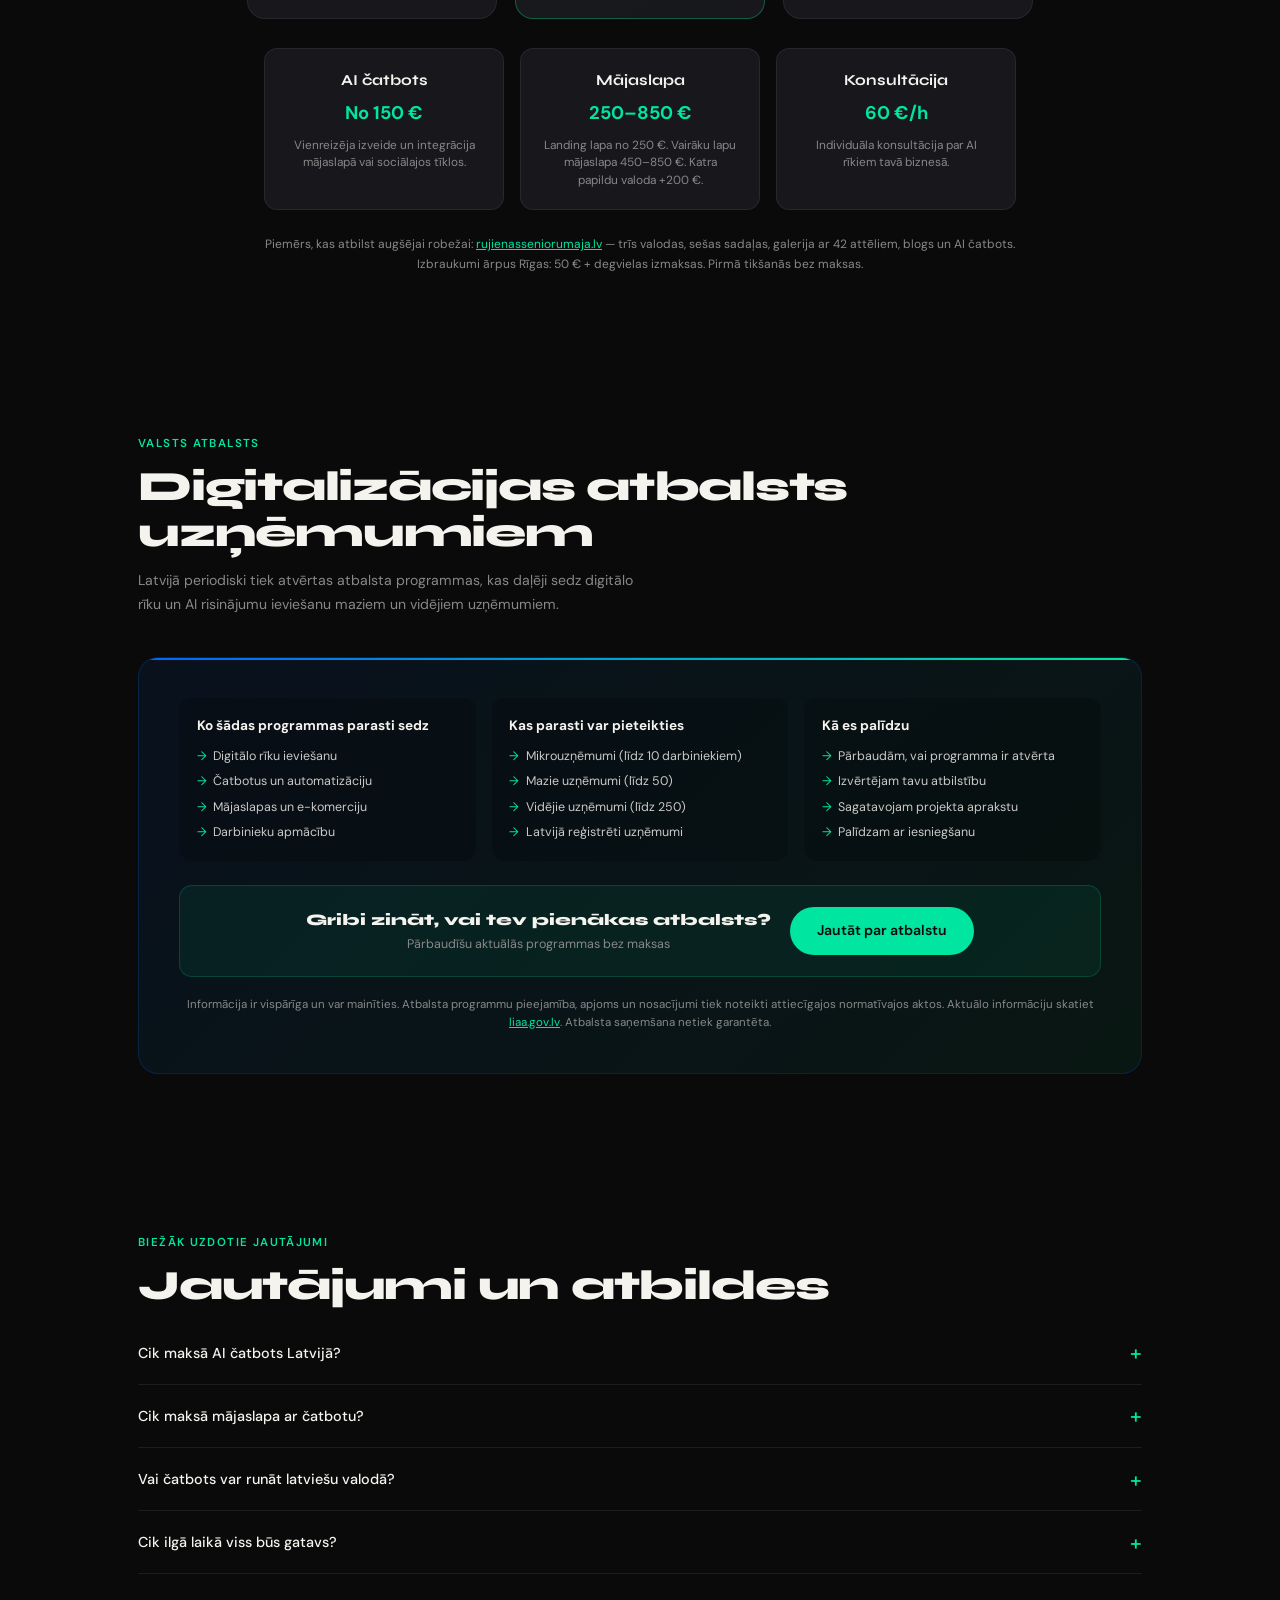
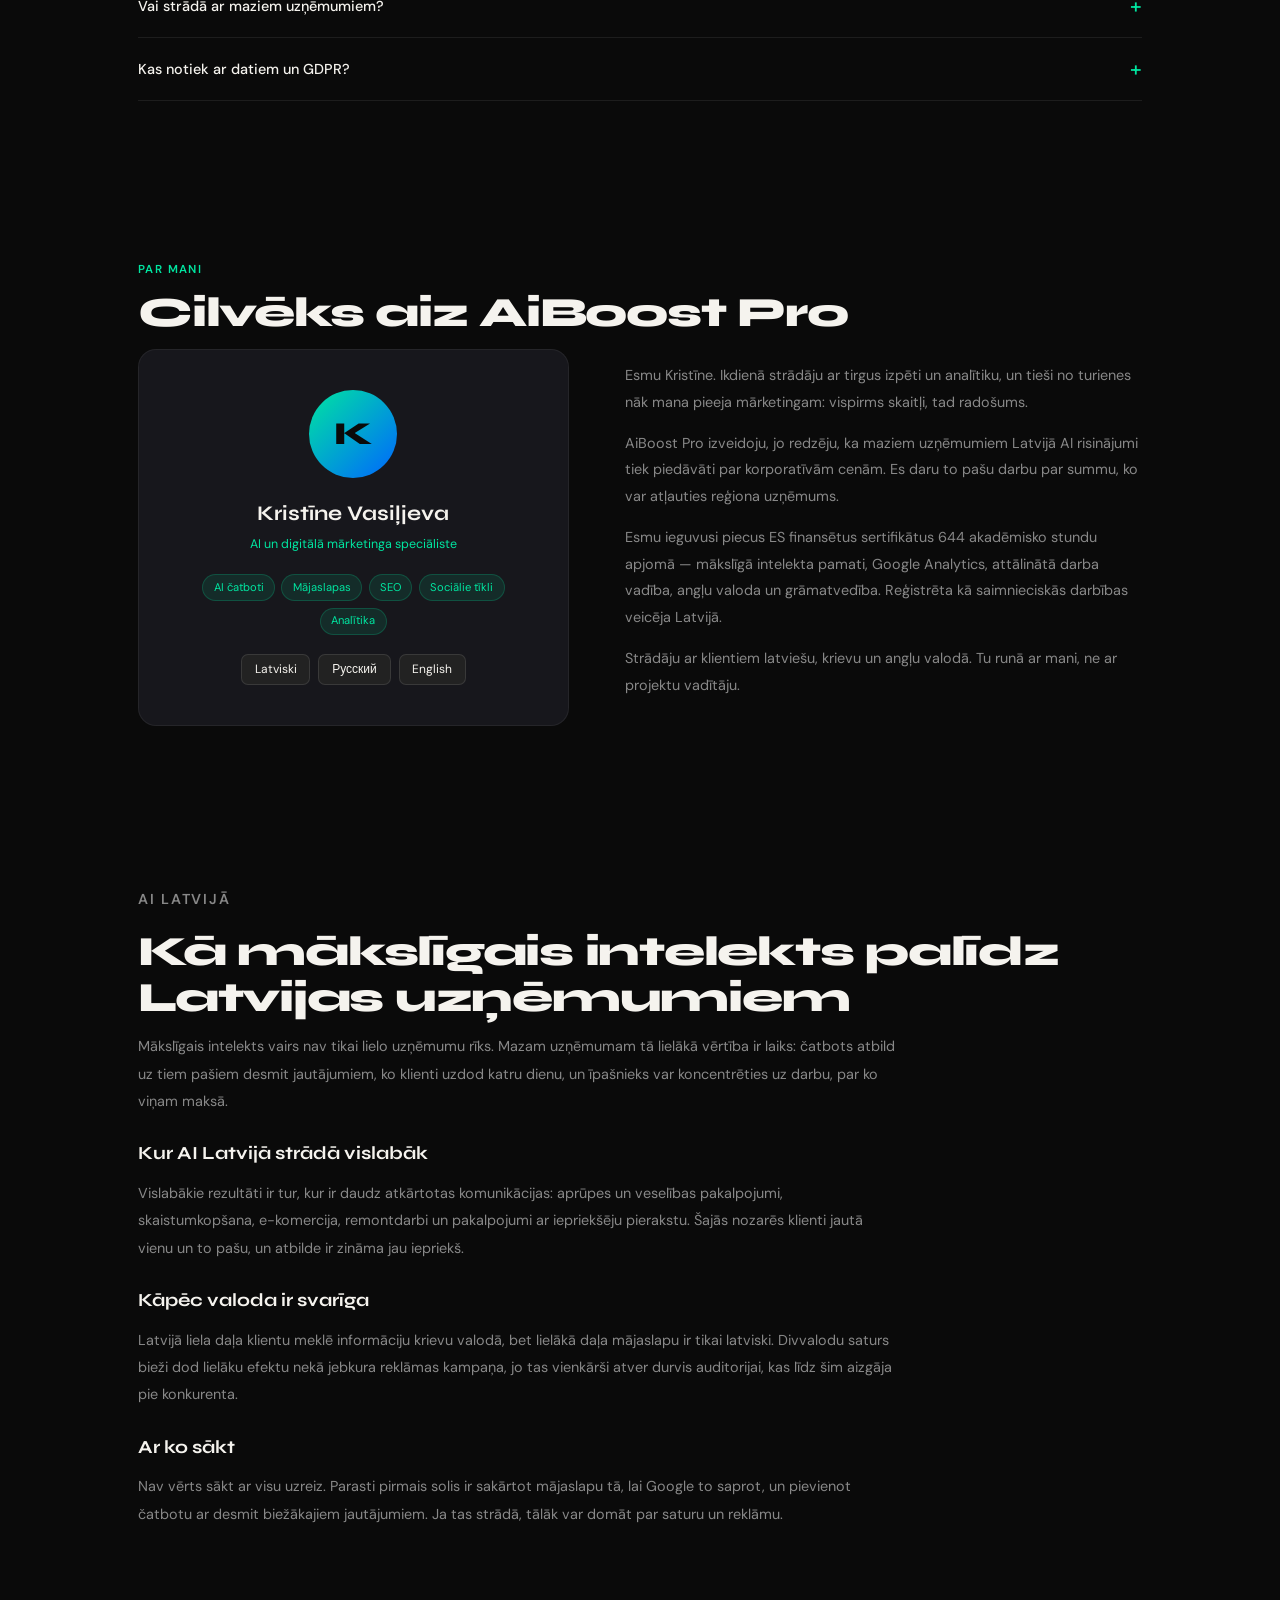
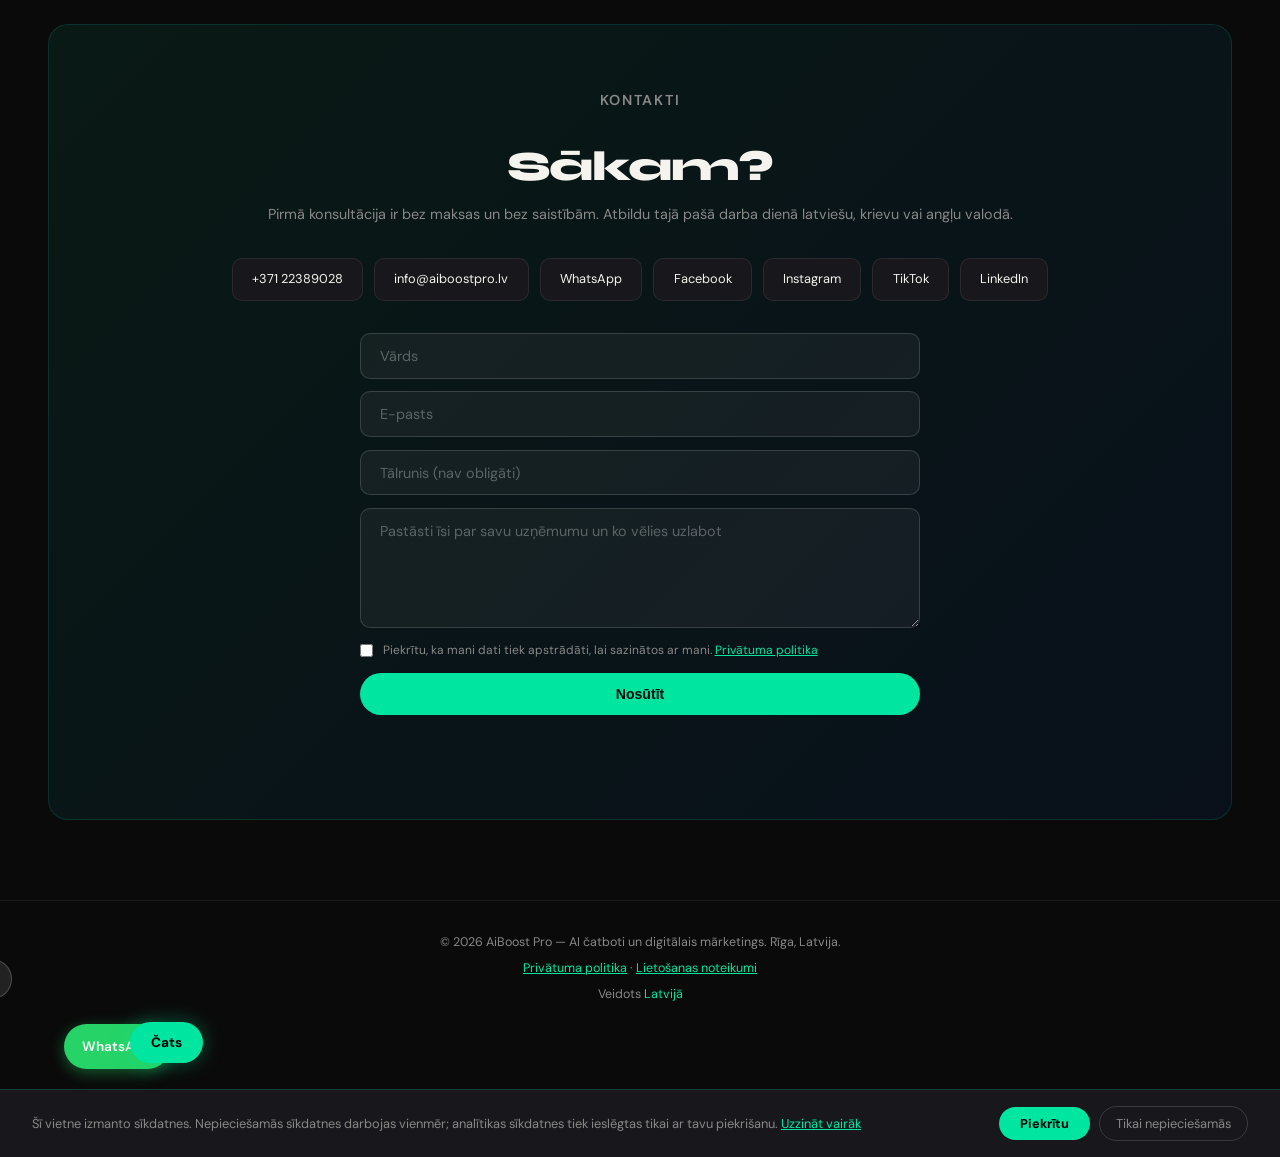
==== commit b83990bb: "Add files via upload" ====
--- a/index.html
+++ b/index.html
@@ -1,4 +1,3 @@
-
 <!DOCTYPE html>
 <html lang="lv">
 <head>
@@ -452,13 +451,13 @@
 .fade-up{opacity:0;transform:translateY(25px);transition:opacity 0.6s ease,transform 0.6s ease;}
 .fade-up.visible{opacity:1;transform:translateY(0);}
 
-#wa-btn{position:fixed;bottom:20px;left:20px;background:#25D366;color:#fff;padding:12px 18px;border-radius:30px;font-weight:600;text-decoration:none;z-index:9990;font-size:0.85rem;display:flex;align-items:center;gap:0.5rem;box-shadow:0 4px 15px rgba(37,211,102,0.4);transition:transform 0.2s;}
+#wa-btn{position:fixed;bottom:20px;left:20px;width:auto;max-width:max-content;background:#25D366;color:#fff;padding:12px 18px;border-radius:30px;font-weight:600;text-decoration:none;z-index:9990;font-size:0.85rem;display:inline-flex;align-items:center;gap:0.5rem;box-shadow:0 4px 15px rgba(37,211,102,0.4);transition:transform 0.2s;white-space:nowrap;}
 #wa-btn:hover{transform:translateY(-3px);}
 .back-to-top{position:fixed;bottom:86px;right:28px;background:rgba(255,255,255,0.1);color:#fff;border:1px solid rgba(255,255,255,0.2);width:40px;height:40px;border-radius:50%;font-size:1.1rem;cursor:pointer;opacity:0;transition:opacity 0.3s,transform 0.2s;pointer-events:none;z-index:998;}
 .back-to-top.visible{opacity:1;pointer-events:auto;}
 .back-to-top:hover{transform:translateY(-3px);background:var(--accent);color:#000;border-color:var(--accent);}
 
-#chat-btn{position:fixed;bottom:24px;right:24px;background:var(--accent);color:#000;padding:0.75rem 1.3rem;border-radius:50px;cursor:pointer;z-index:9991;font-weight:700;font-size:0.85rem;box-shadow:0 0 20px rgba(0,229,160,0.35);display:flex;align-items:center;gap:0.5rem;border:none;font-family:"DM Sans",sans-serif;transition:transform 0.2s;}
+#chat-btn{position:fixed;bottom:24px;right:24px;width:auto;max-width:max-content;background:var(--accent);color:#000;padding:0.75rem 1.3rem;border-radius:50px;cursor:pointer;z-index:9991;font-weight:700;font-size:0.85rem;box-shadow:0 0 20px rgba(0,229,160,0.35);display:inline-flex;align-items:center;gap:0.5rem;border:none;font-family:"DM Sans",sans-serif;transition:transform 0.2s;white-space:nowrap;}
 #chat-btn:hover{transform:translateY(-3px);}
 #chat-window{position:fixed;bottom:86px;right:24px;width:340px;max-width:calc(100vw - 24px);height:480px;max-height:calc(100vh - 180px);background:#141414;border-radius:20px;display:none;flex-direction:column;overflow:hidden;box-shadow:0 8px 40px rgba(0,0,0,0.6);z-index:9992;border:1px solid rgba(0,229,160,0.2);}
 #chat-window.open{display:flex;}
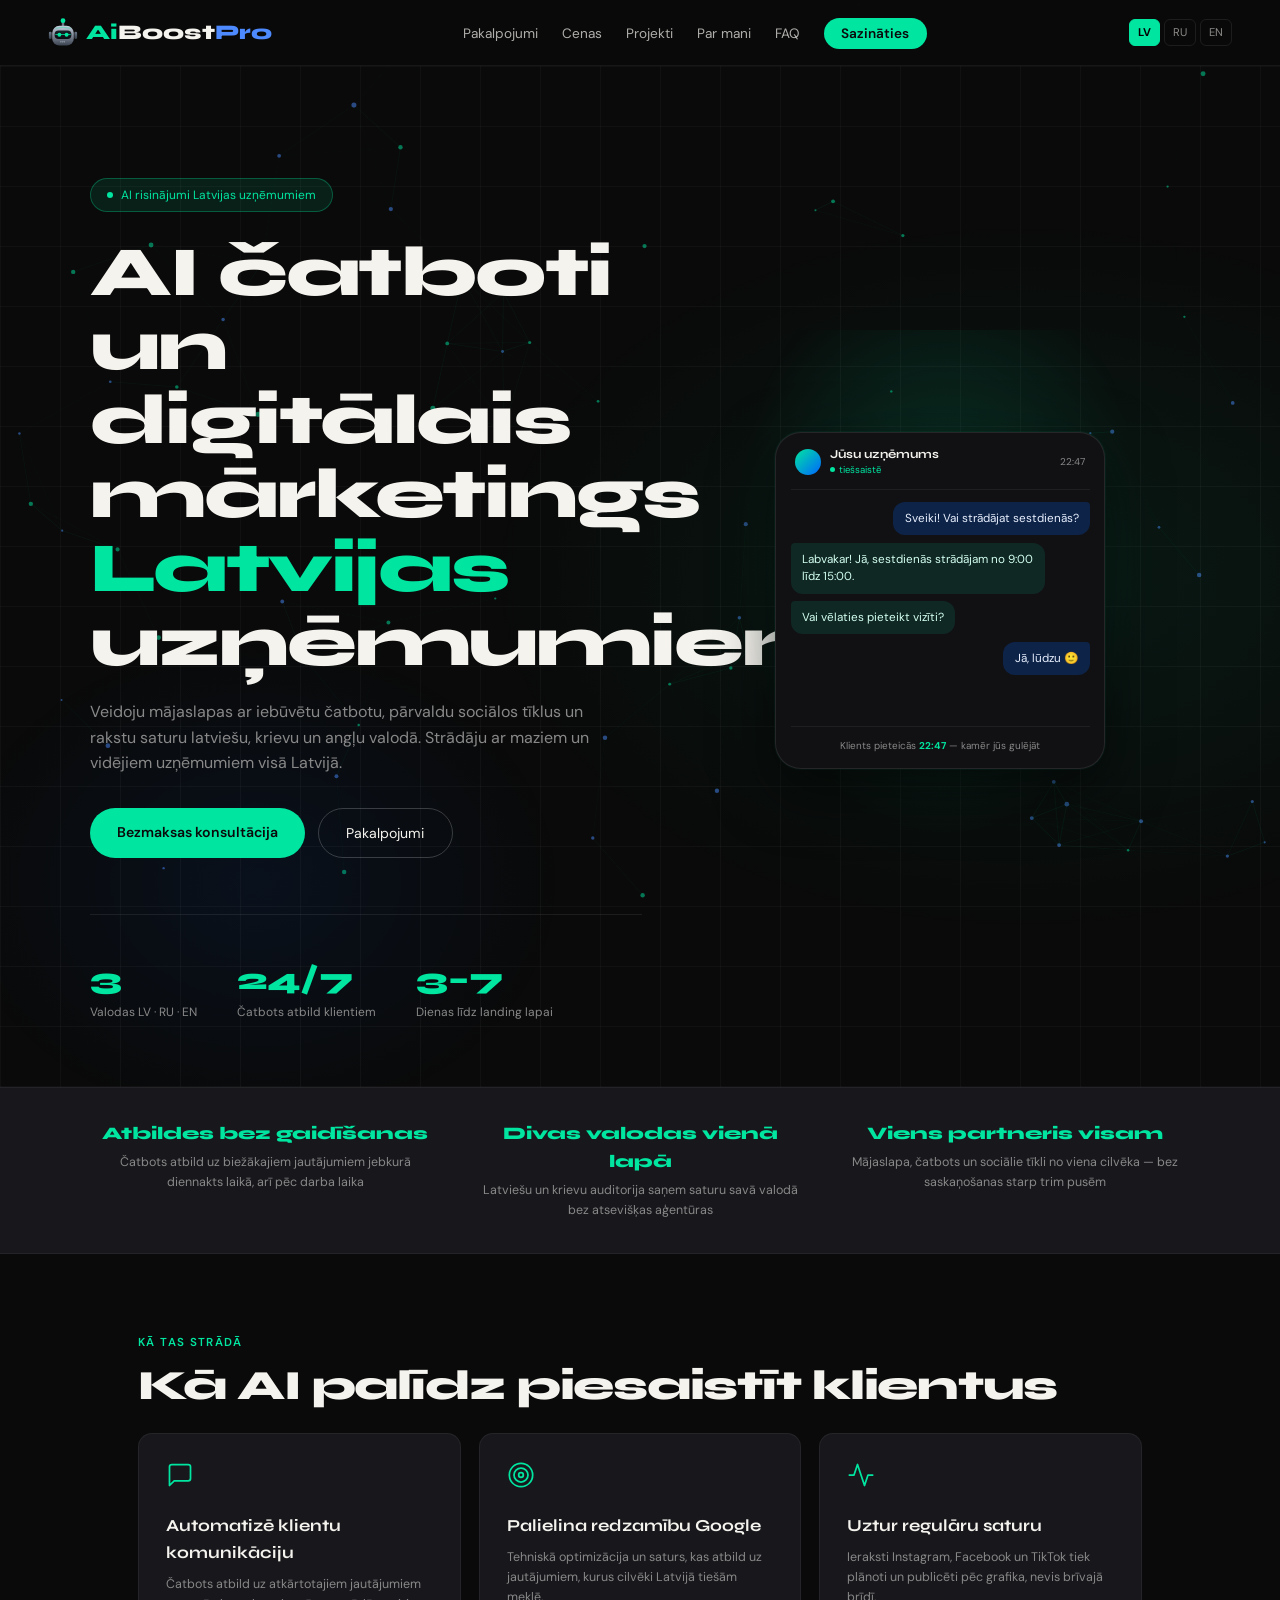
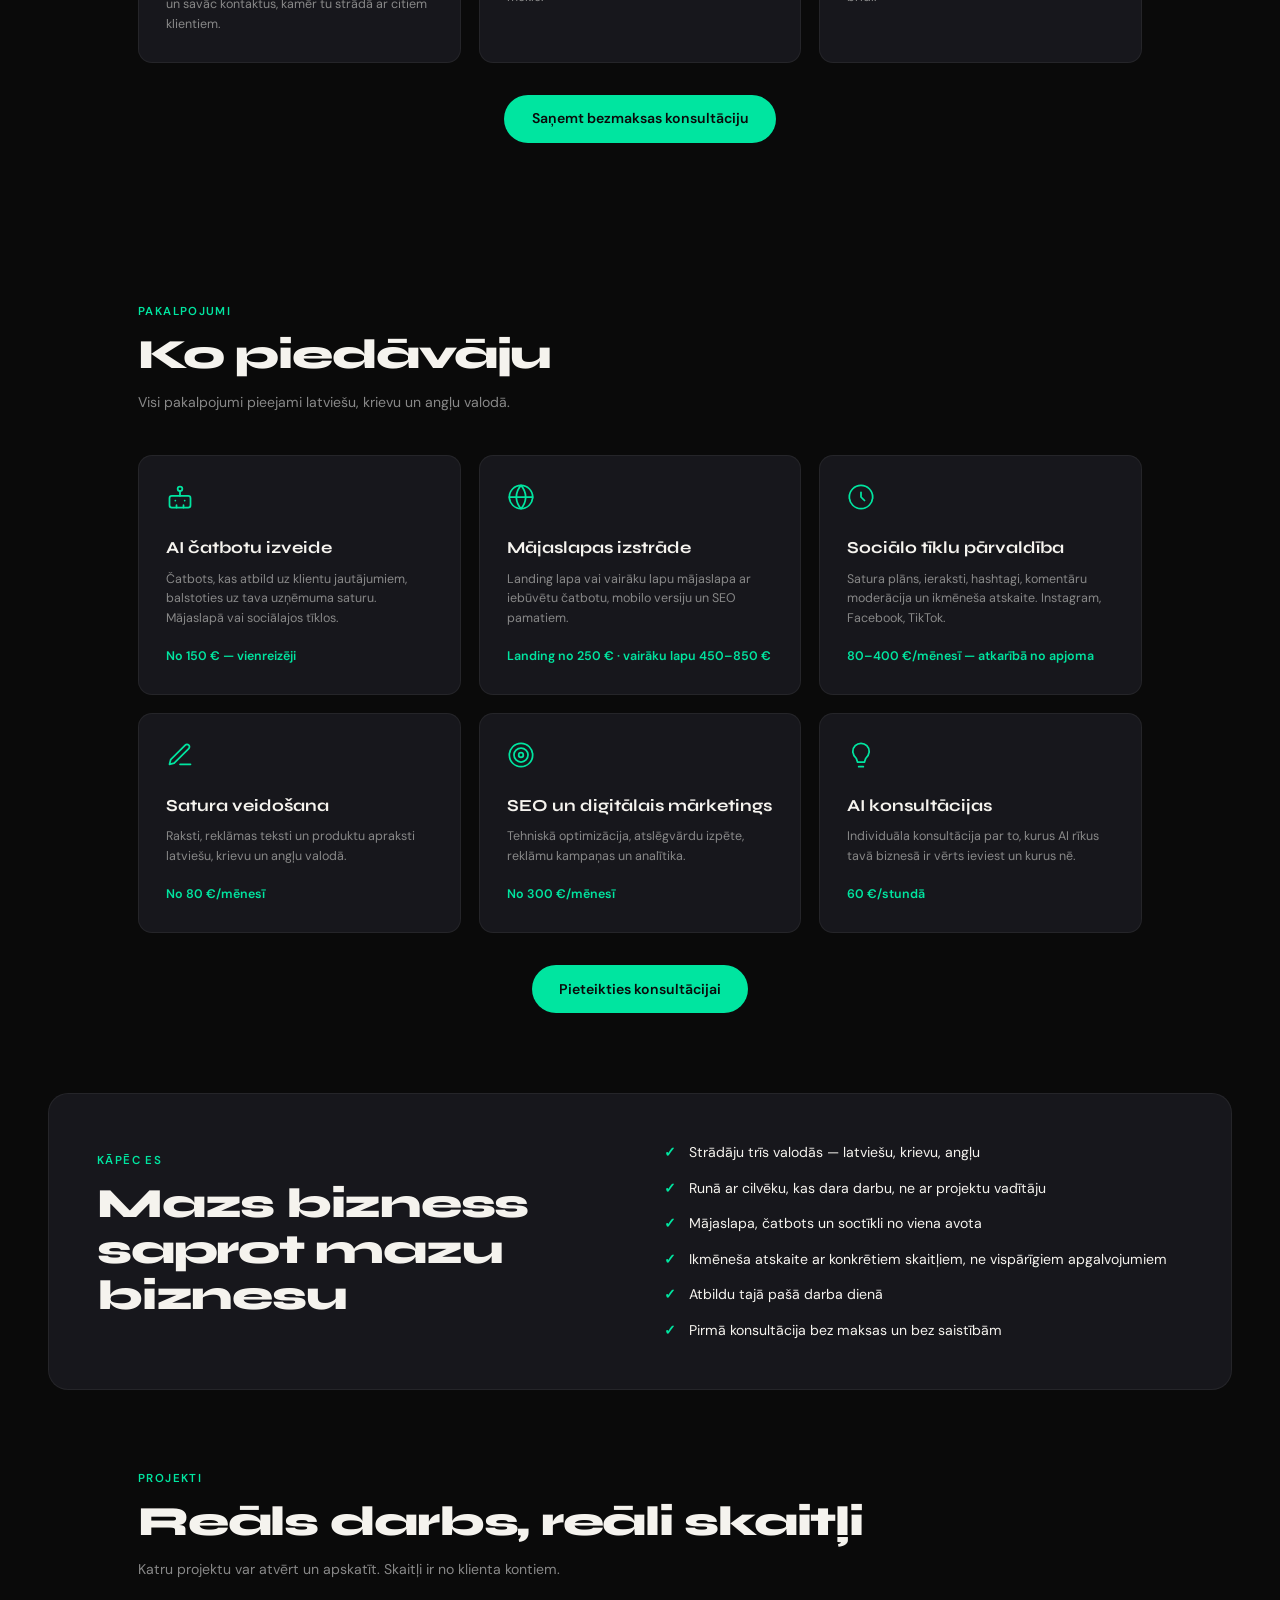
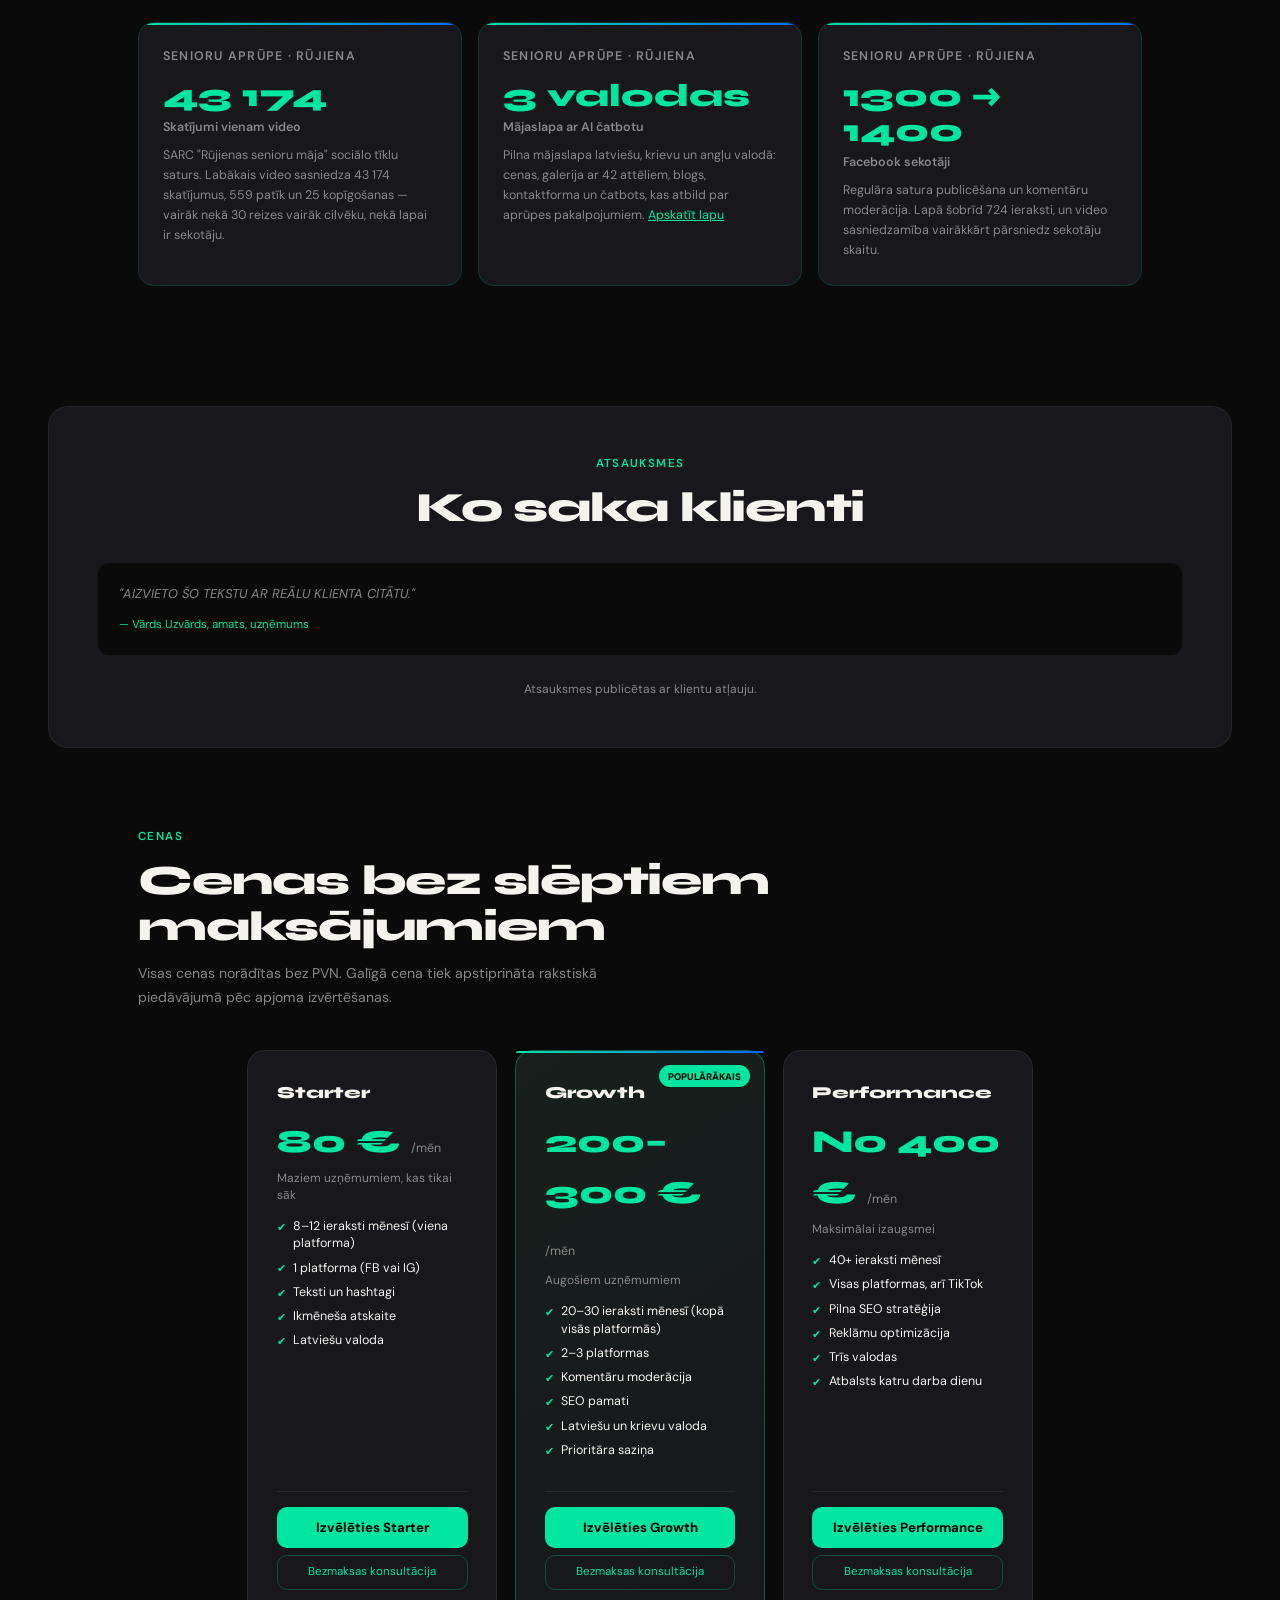
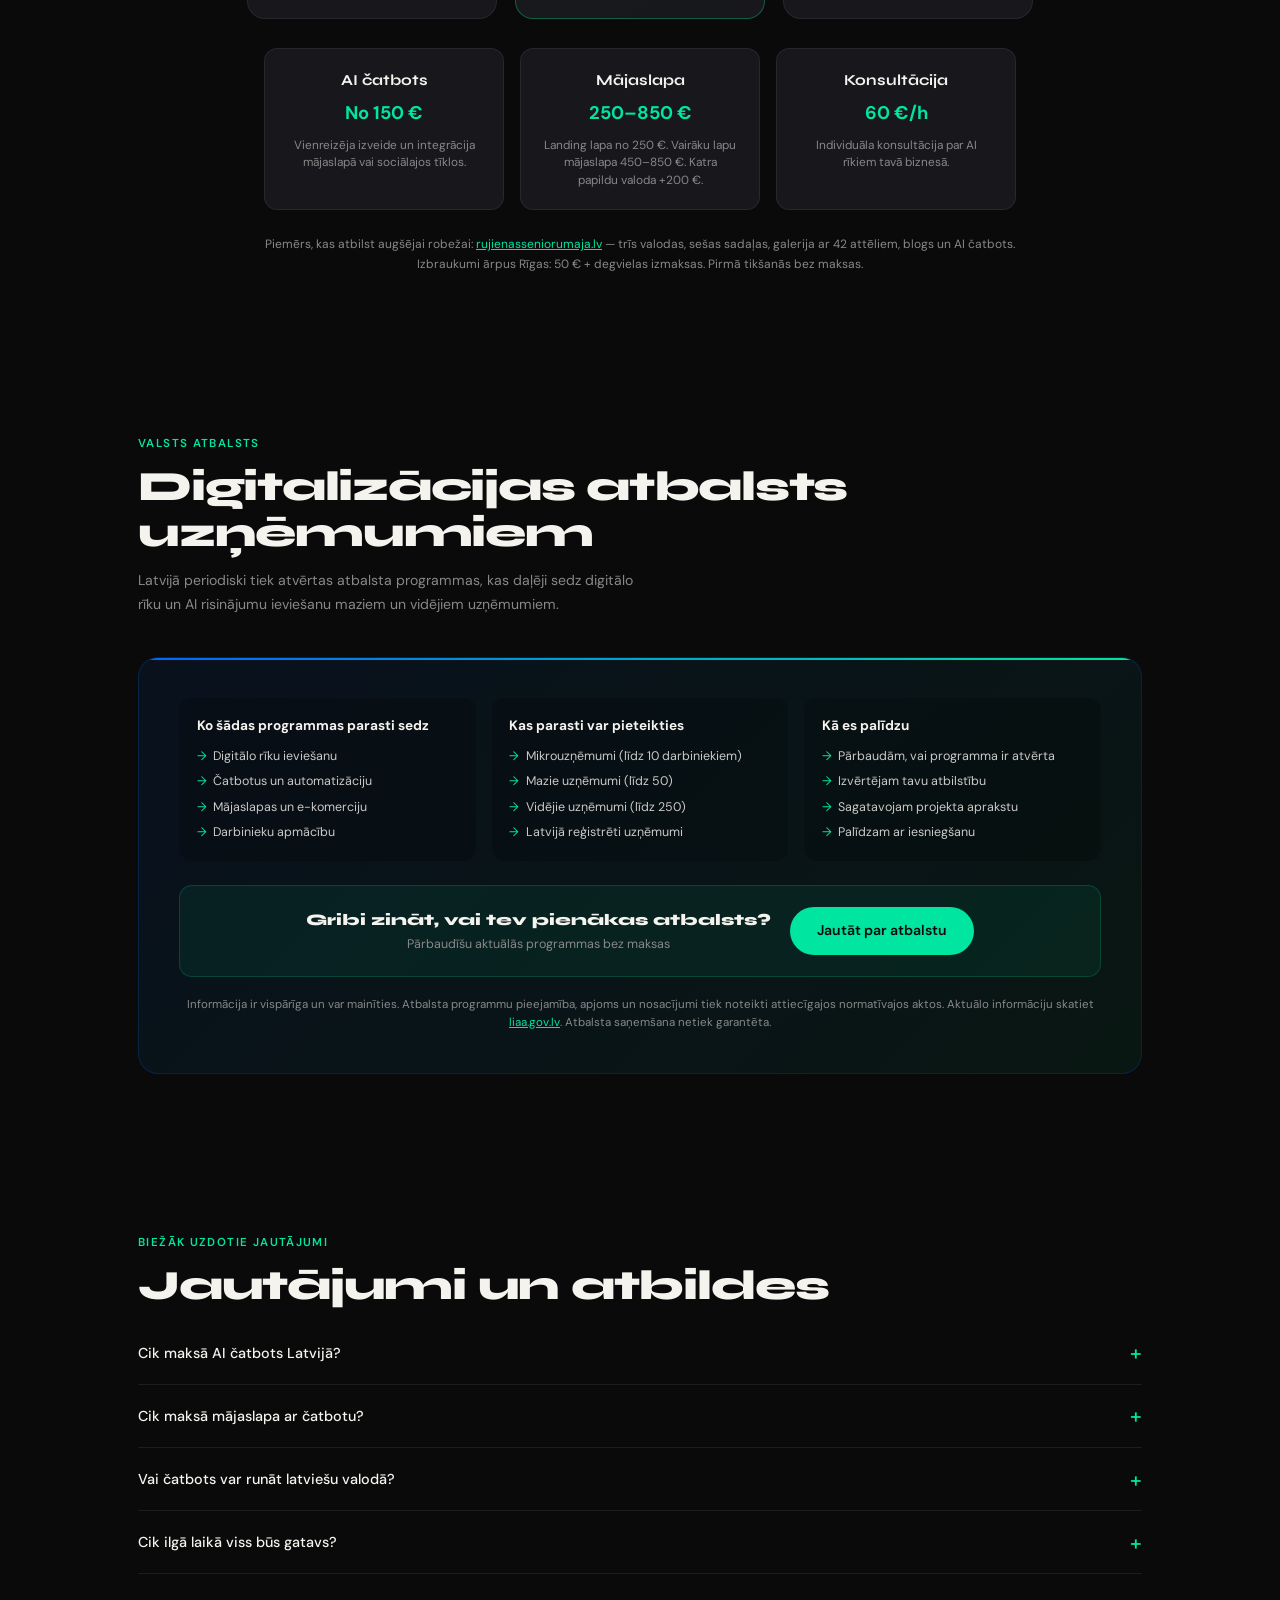
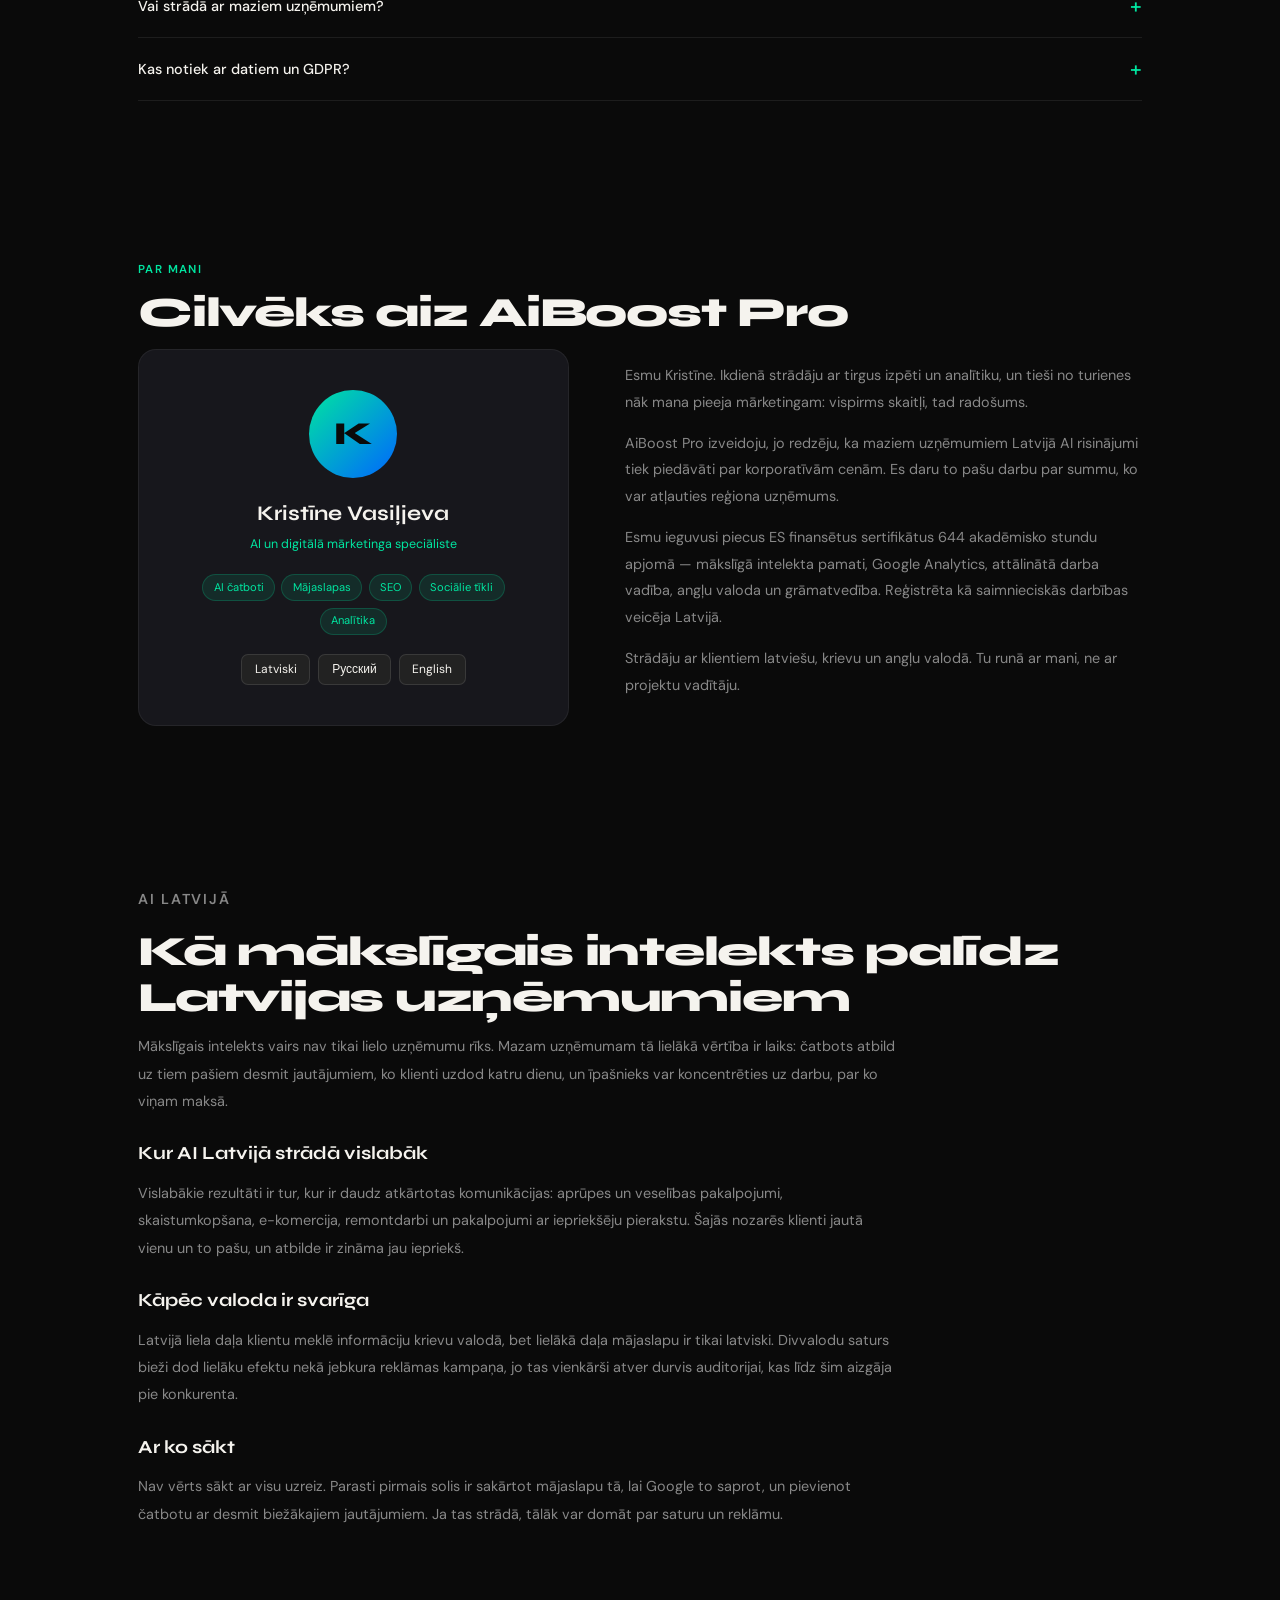
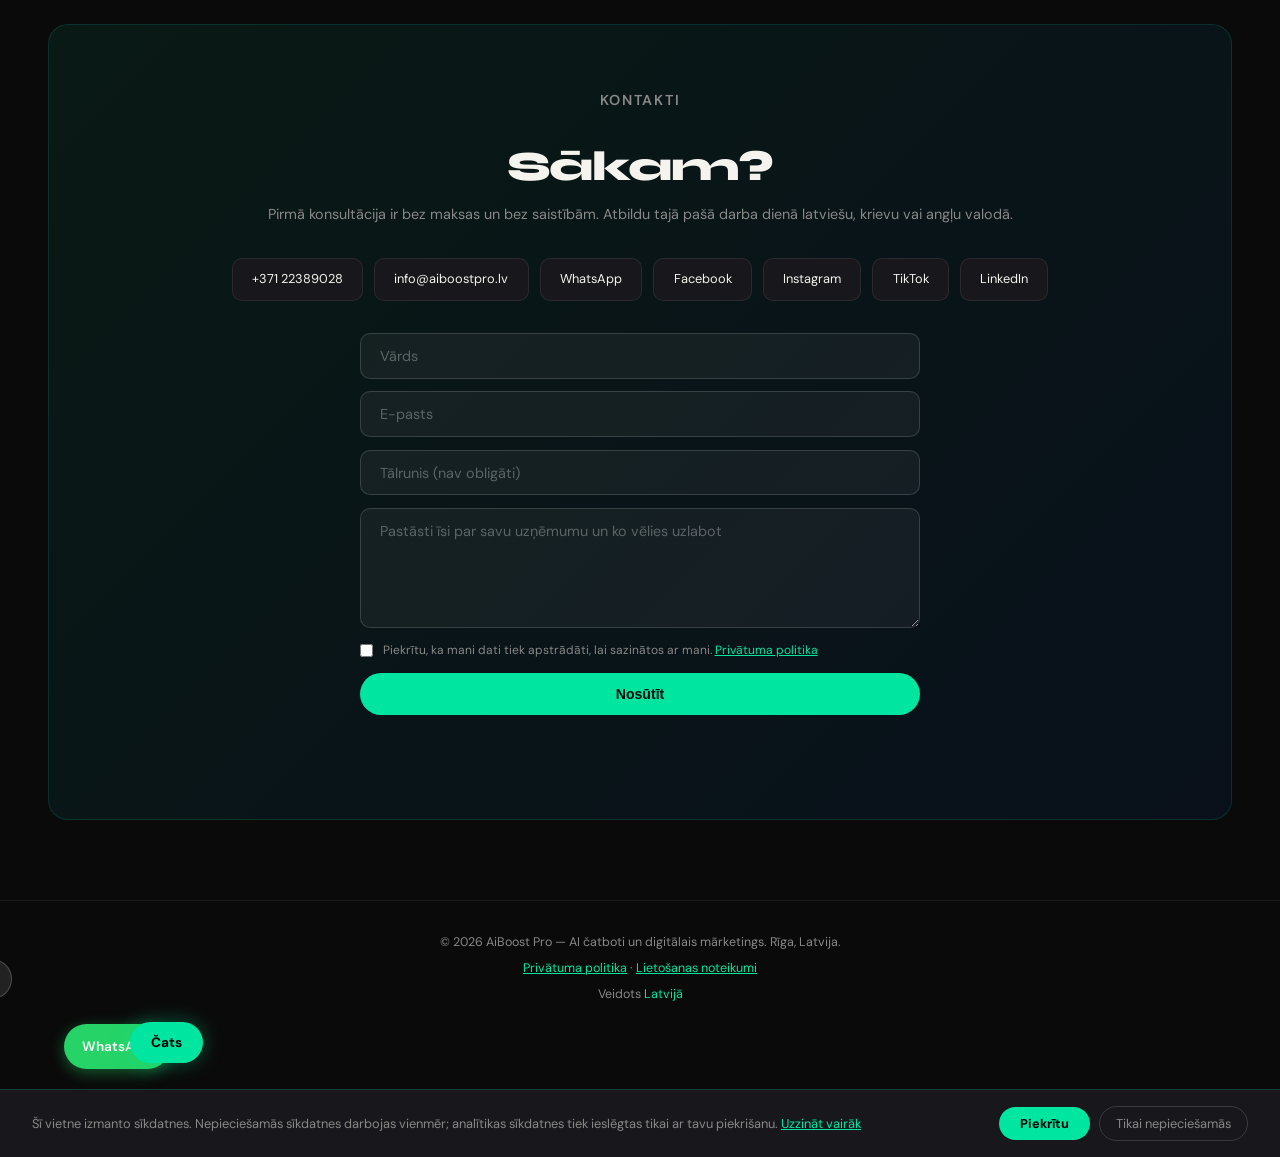
==== commit d91e5837: "Add files via upload" ====
--- a/index.html
+++ b/index.html
@@ -16,7 +16,7 @@
 <link rel="alternate" hreflang="x-default" href="https://aiboostpro.lv/">
 <link rel="sitemap" type="application/xml" href="/sitemap.xml">
 <link rel="icon" href="/favicon.ico" sizes="any">
-<link rel="apple-touch-icon" href="/logo.png">
+<link rel="apple-touch-icon" href="/logo-1.png">
 <meta name="theme-color" content="#0a0a0a">
 
 <meta name="geo.region" content="LV">
@@ -50,7 +50,7 @@
       "disambiguatingDescription": "AiBoost Pro ir Latvijas mākslīgā intelekta un digitālā mārketinga aģentūra. Nav saistīta ar AIBOOSTPRO novērošanas kameru zīmolu.",
       "description": "AiBoost Pro ir Latvijas AI un digitālā mārketinga aģentūra. Izstrādā AI čatbotus latviešu, krievu un angļu valodā, veido mājaslapas ar iebūvētu čatbotu, pārvalda sociālos tīklus un nodrošina SEO pakalpojumus maziem un vidējiem uzņēmumiem.",
       "url": "https://aiboostpro.lv/",
-      "logo": "https://aiboostpro.lv/logo.png",
+      "logo": "https://aiboostpro.lv/logo-1.png",
       "image": "https://aiboostpro.lv/og-image.jpg",
       "telephone": "+37122389028",
       "email": "info@aiboostpro.lv",
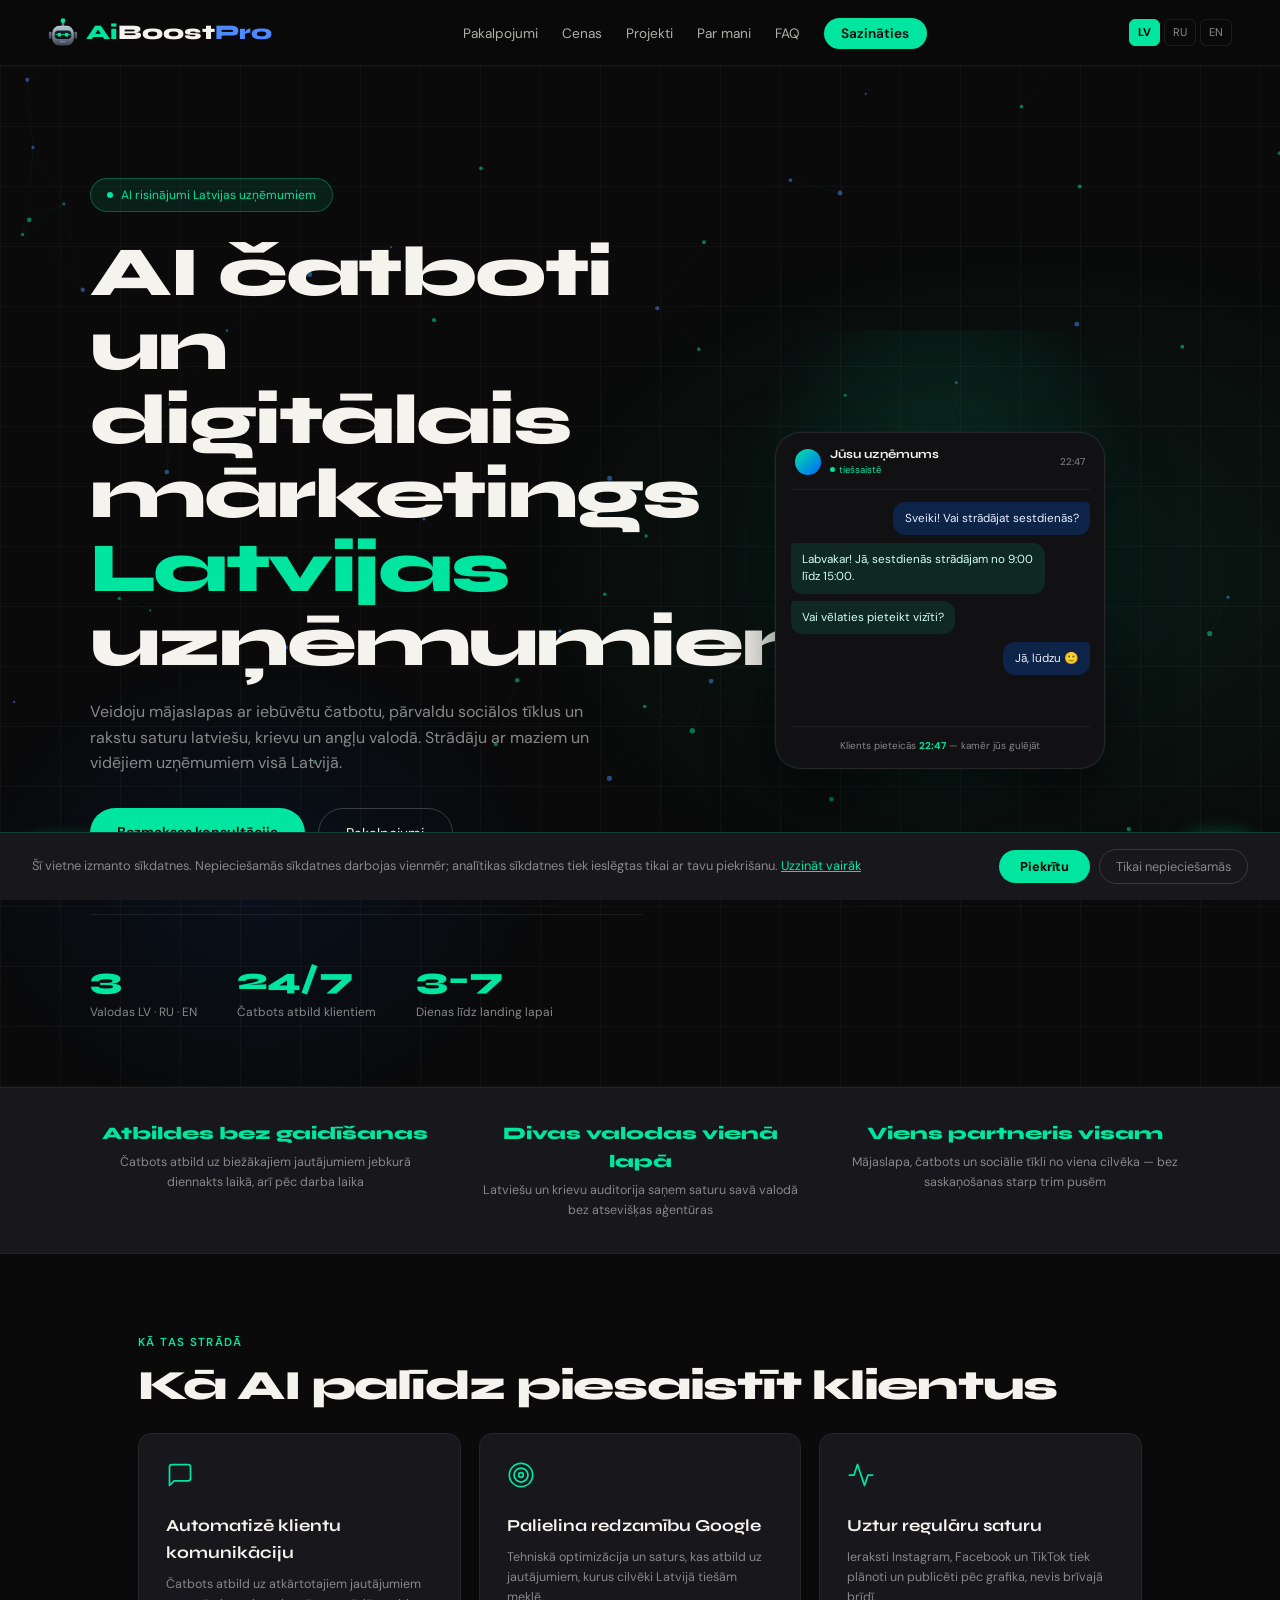
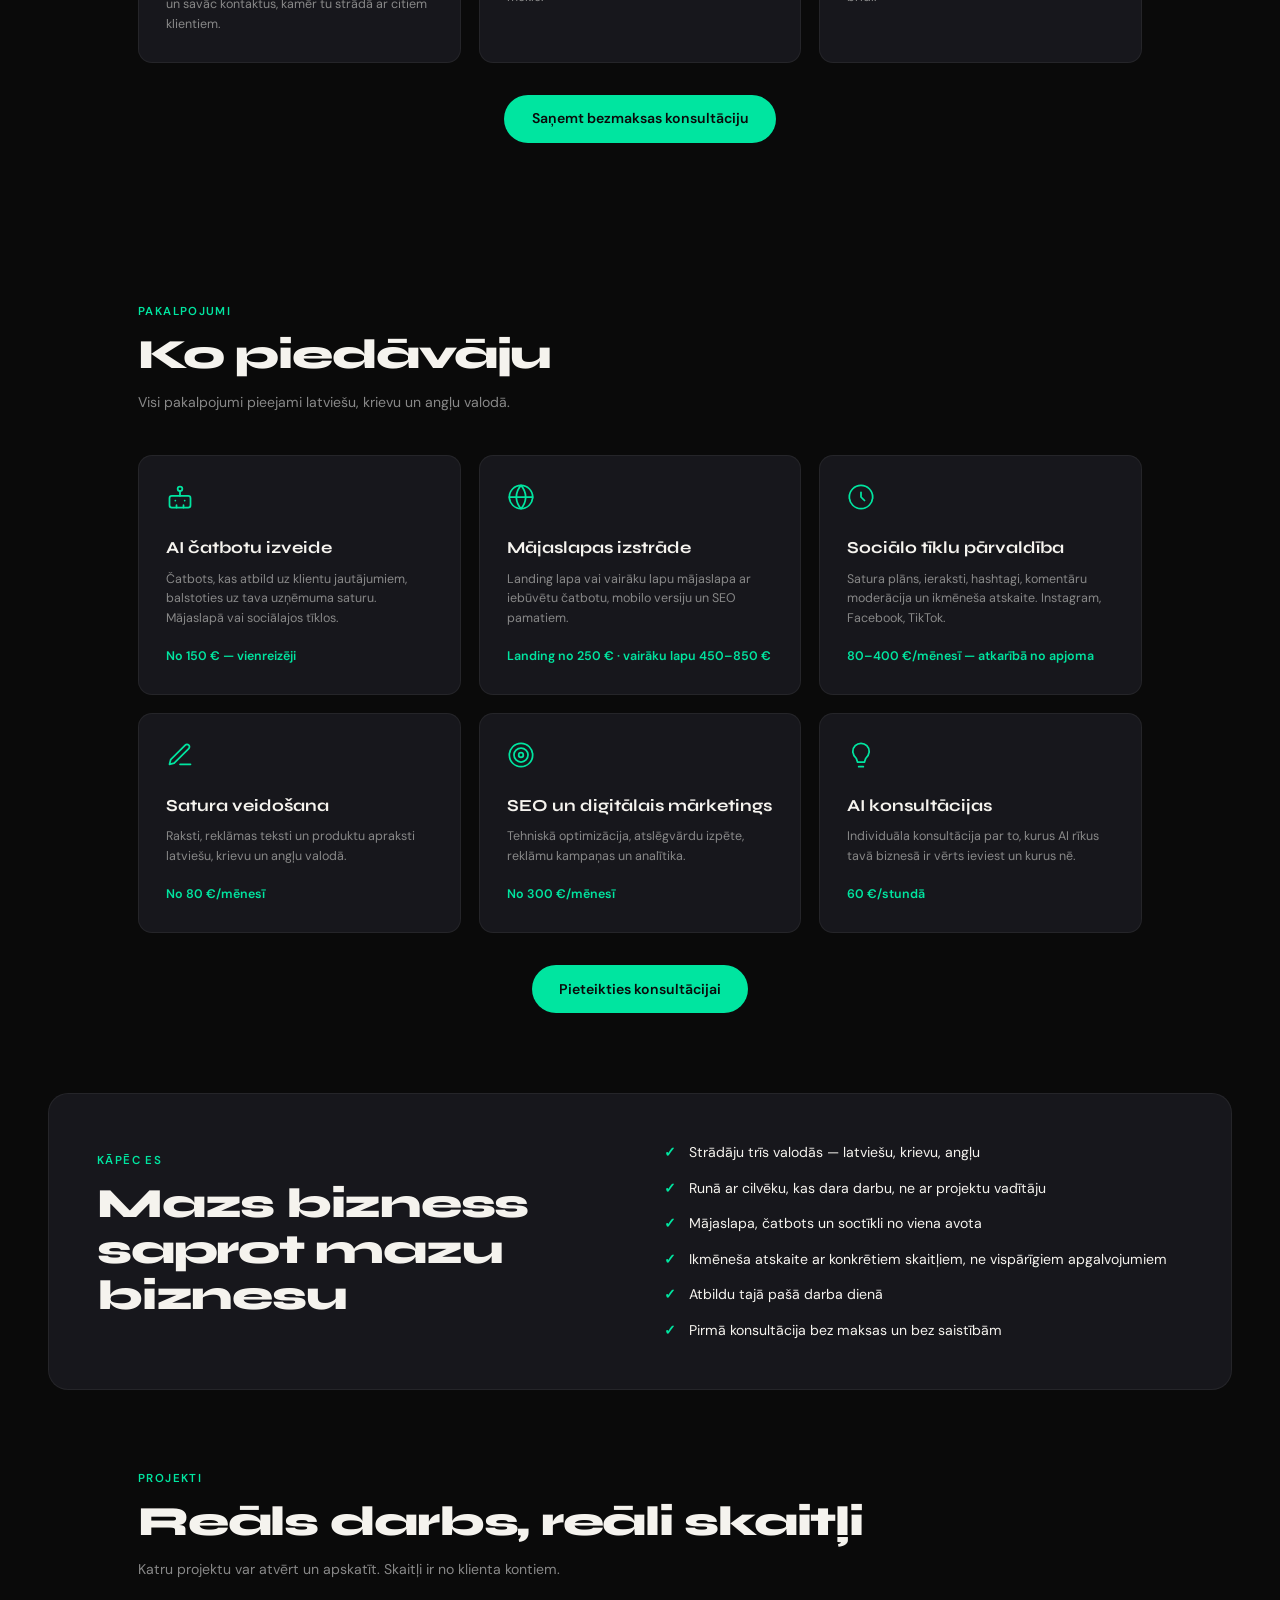
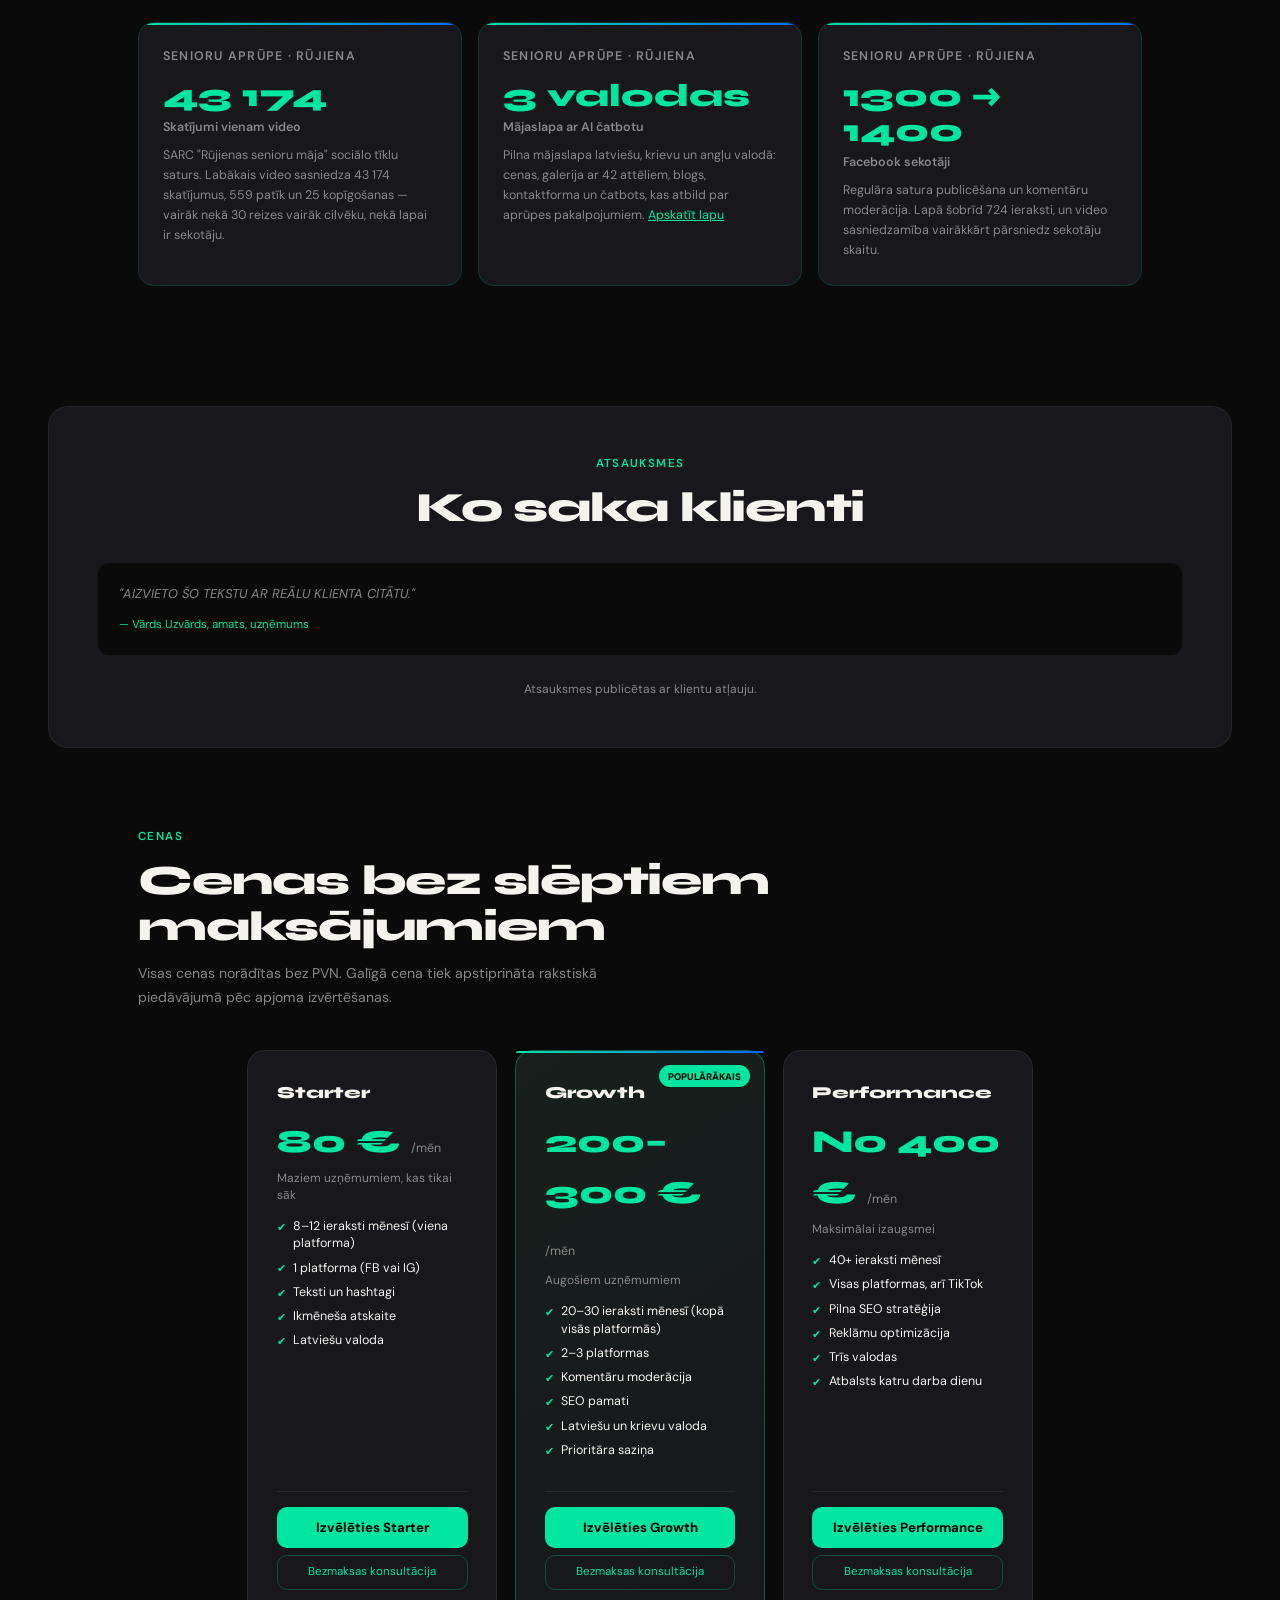
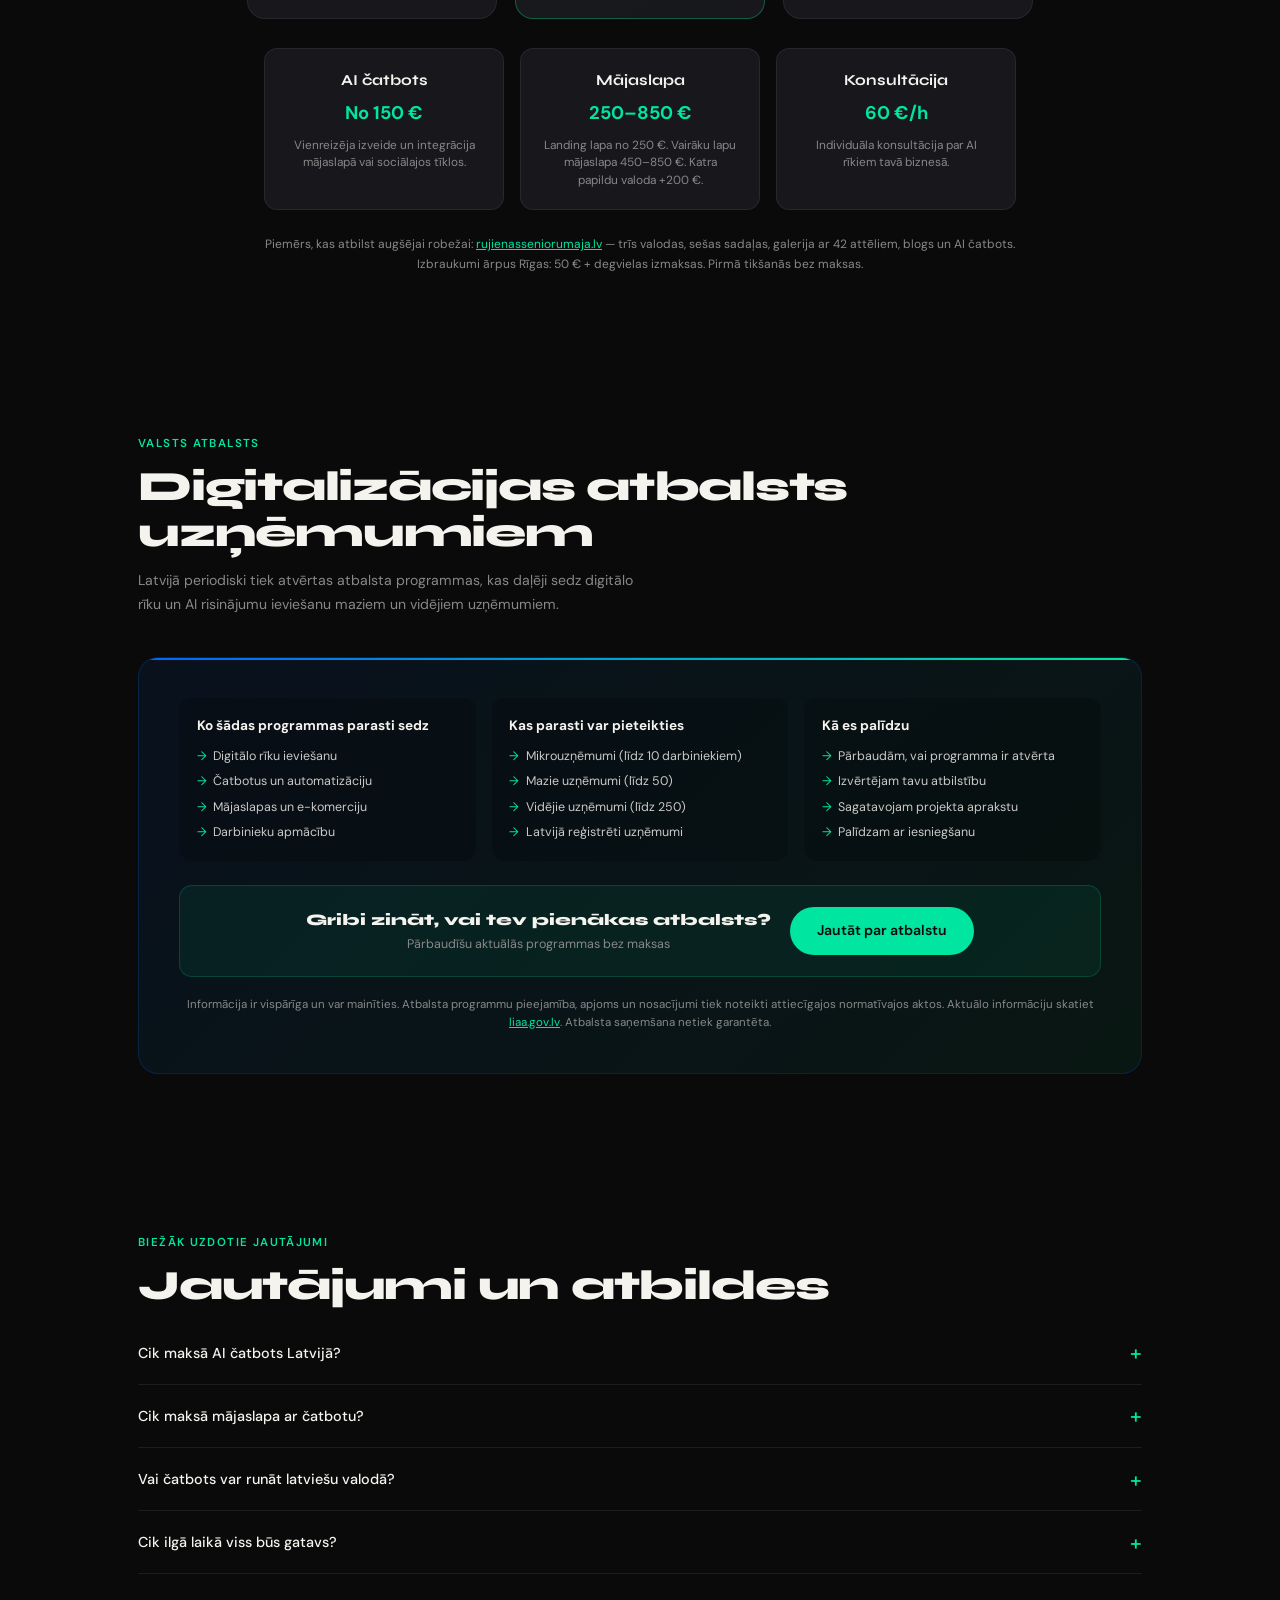
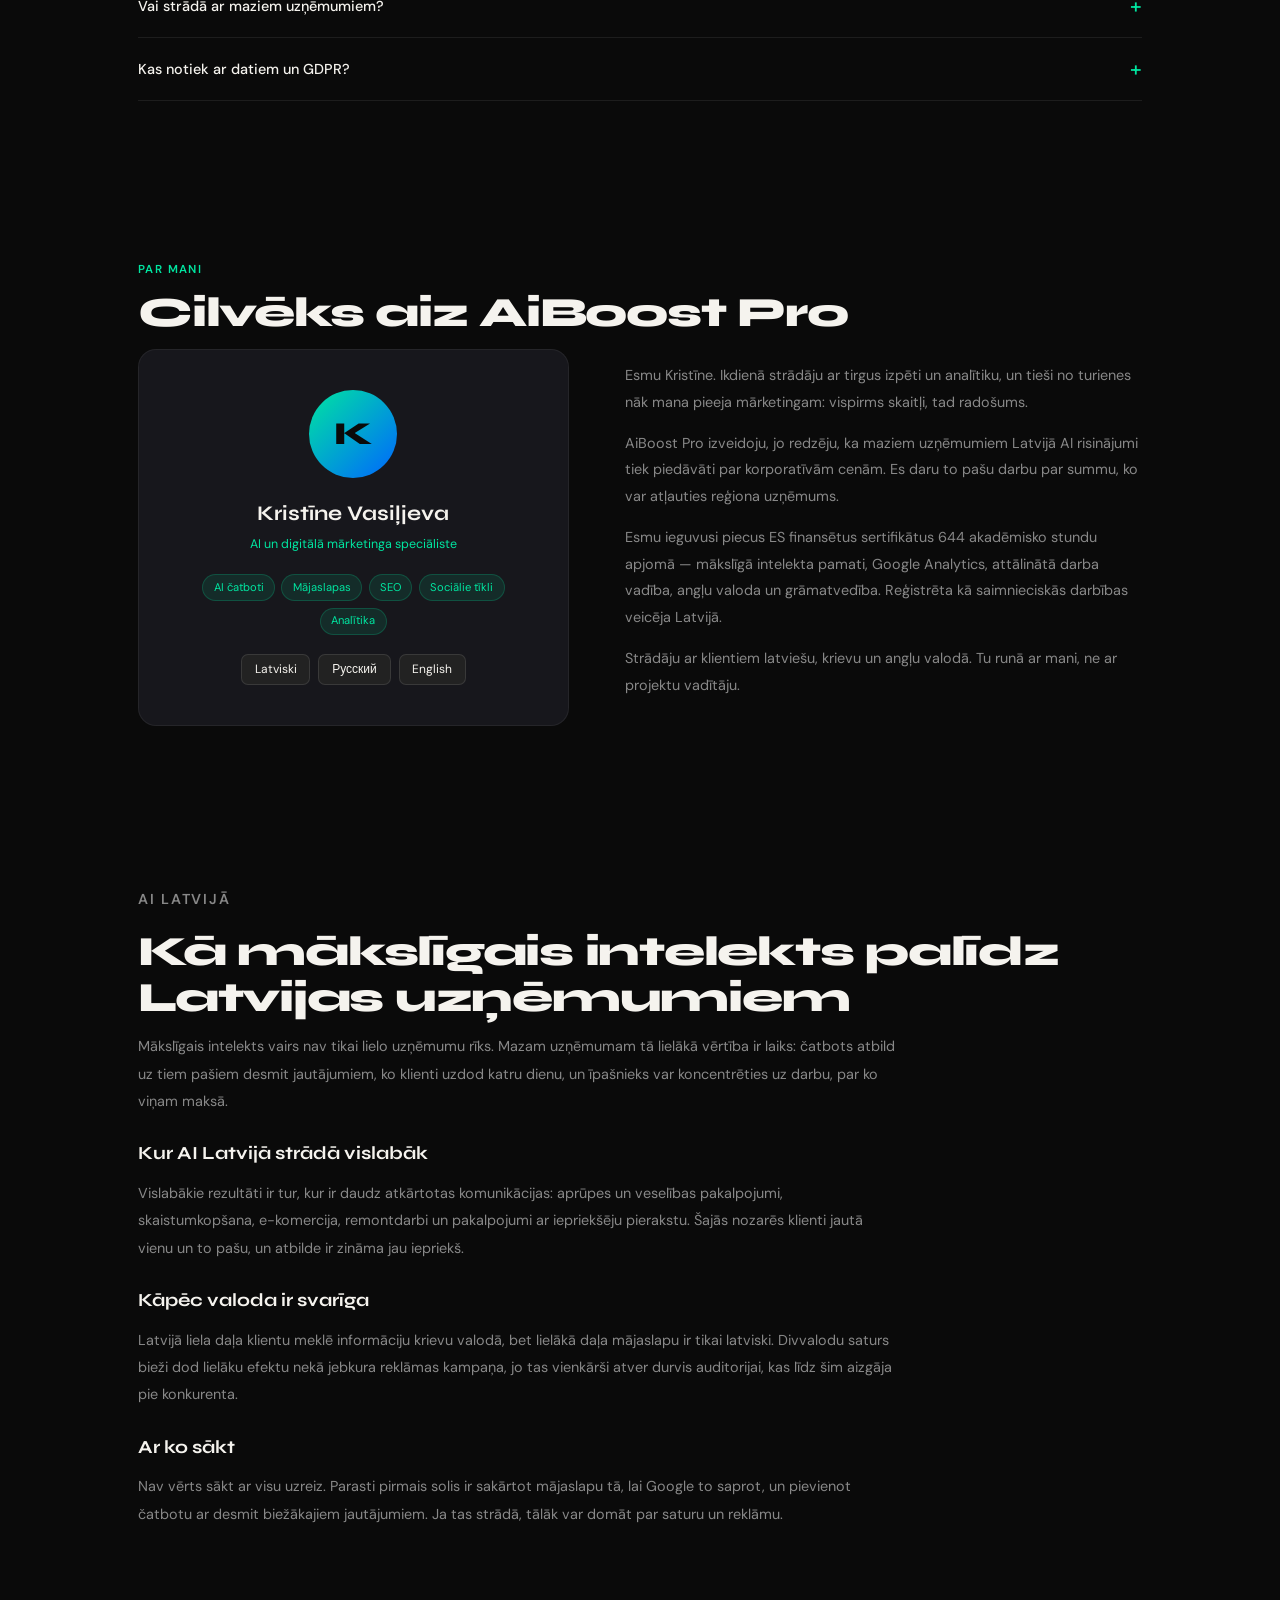
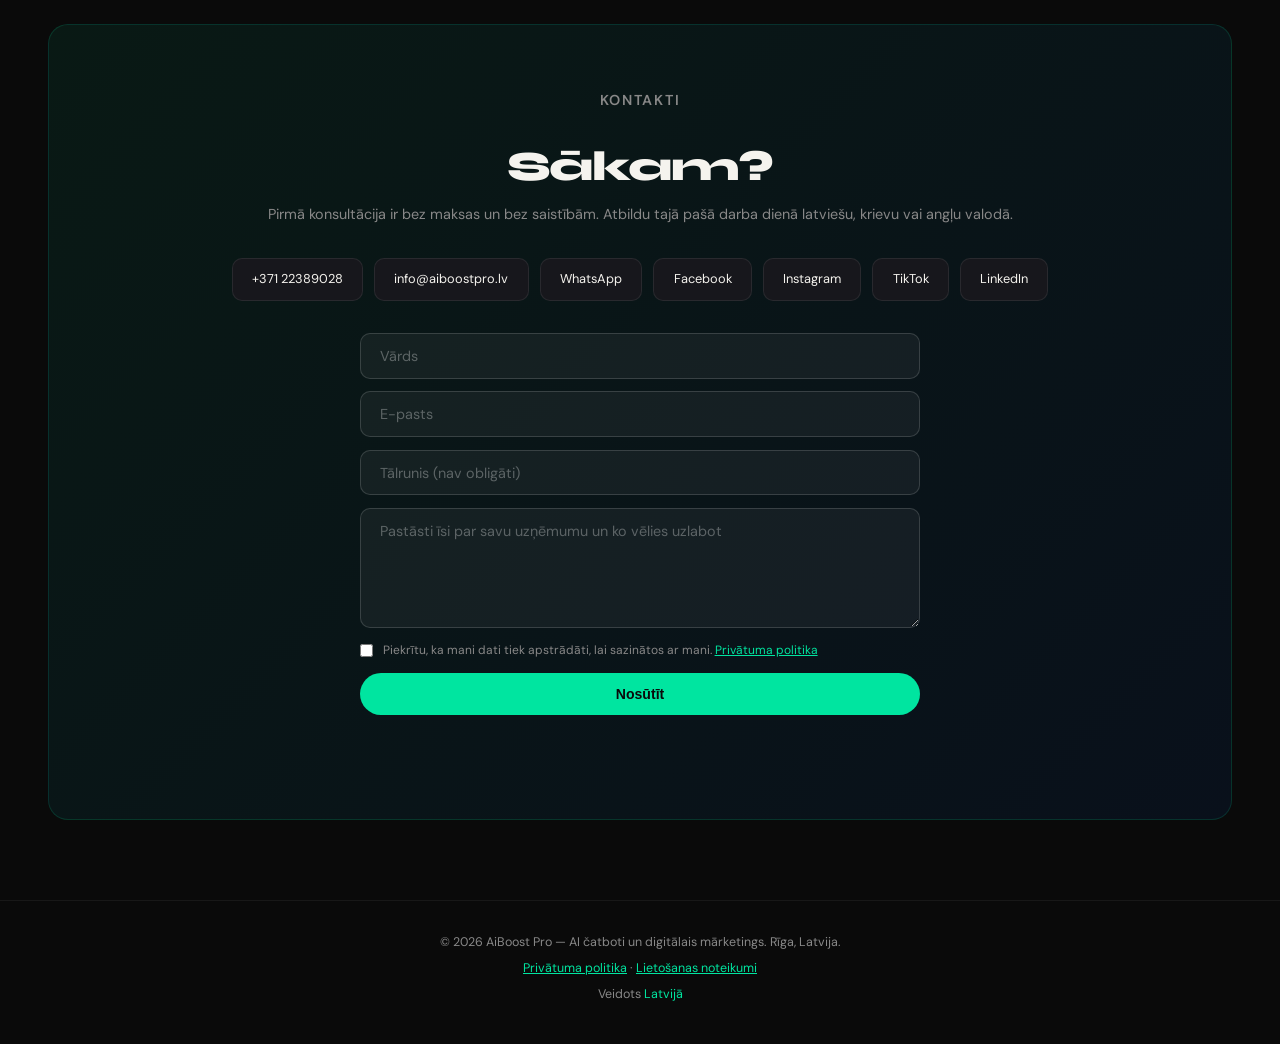
==== commit 024c683f: "Add files via upload" ====
--- a/index.html
+++ b/index.html
@@ -279,7 +279,8 @@
 
 .hero{min-height:100vh;display:flex;align-items:center;padding:7rem 3rem 4rem;position:relative;overflow:hidden;}
 #particles-bg{position:fixed;inset:0;width:100%;height:100%;z-index:0;pointer-events:none;opacity:0.55;}
-body>nav,body>main,body>footer,body>#wa-btn,body>#chat-btn,body>#chat-window,body>.back-to-top,body>#cookie-banner,body>.mobile-menu{position:relative;z-index:1;}
+body>nav,body>main,body>footer{position:relative;z-index:1;}
+#wa-btn,#chat-btn,#chat-window,.back-to-top,#cookie-banner{position:fixed!important;}
 body>nav{z-index:200;}
 .hero,.section-wrap,.why-section,.testimonials-section,.contact-section,.strip{position:relative;}
 .hero-bg{position:absolute;inset:0;background:radial-gradient(ellipse 60% 50% at 80% 50%,rgba(0,229,160,0.08),transparent 70%),radial-gradient(ellipse 40% 40% at 20% 80%,rgba(0,102,255,0.08),transparent 60%);pointer-events:none;}
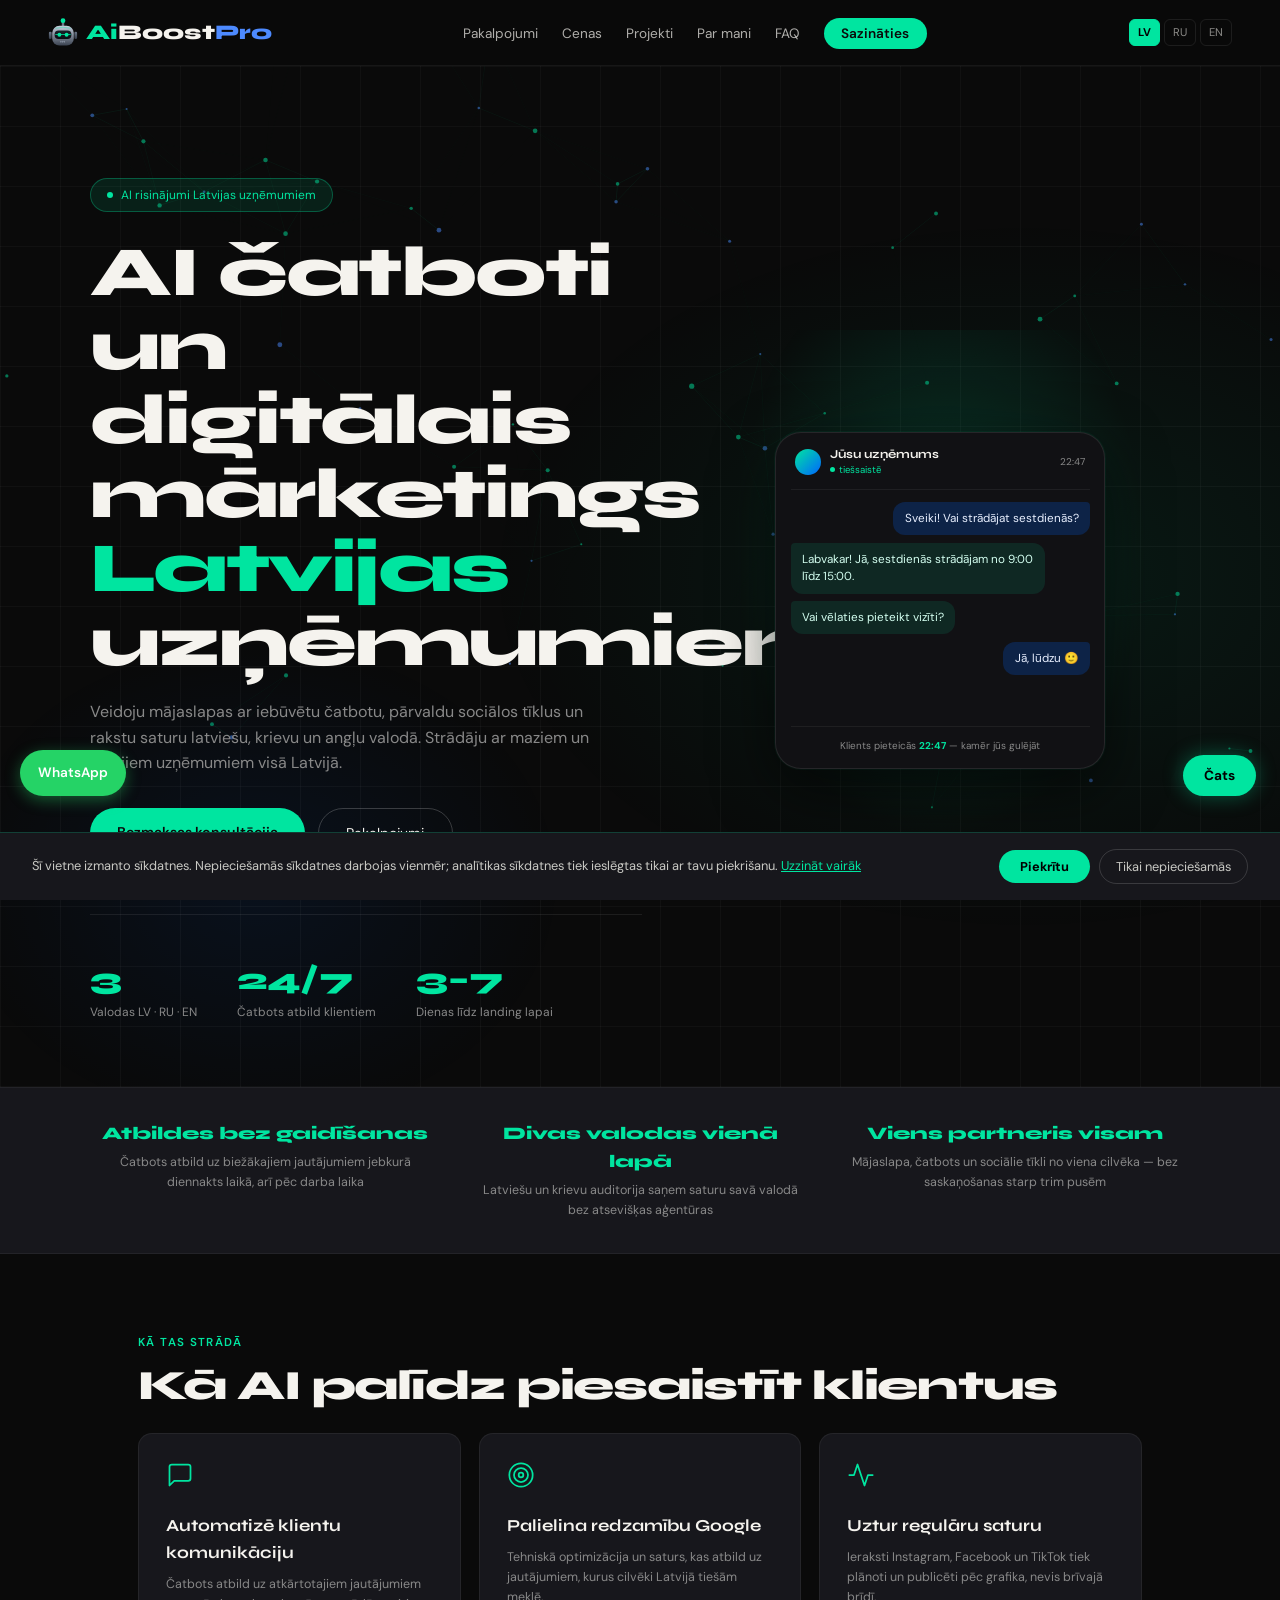
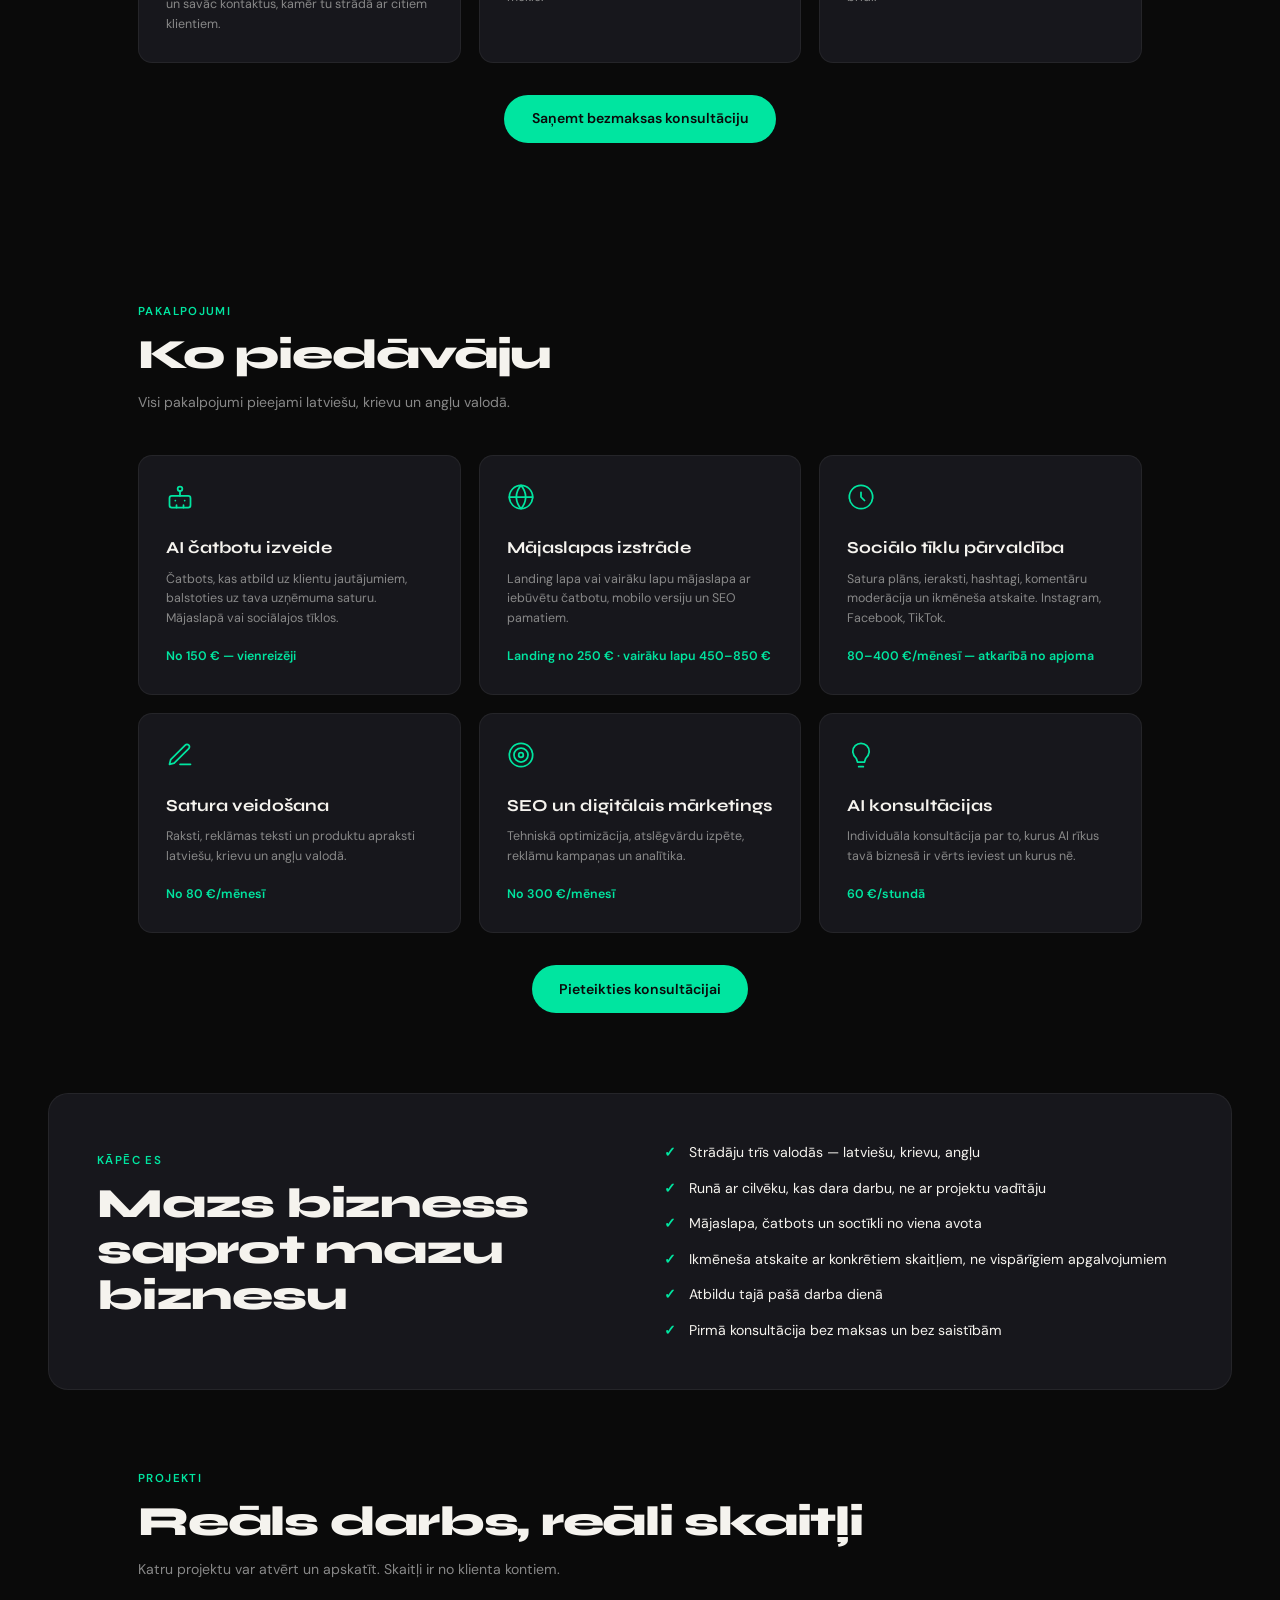
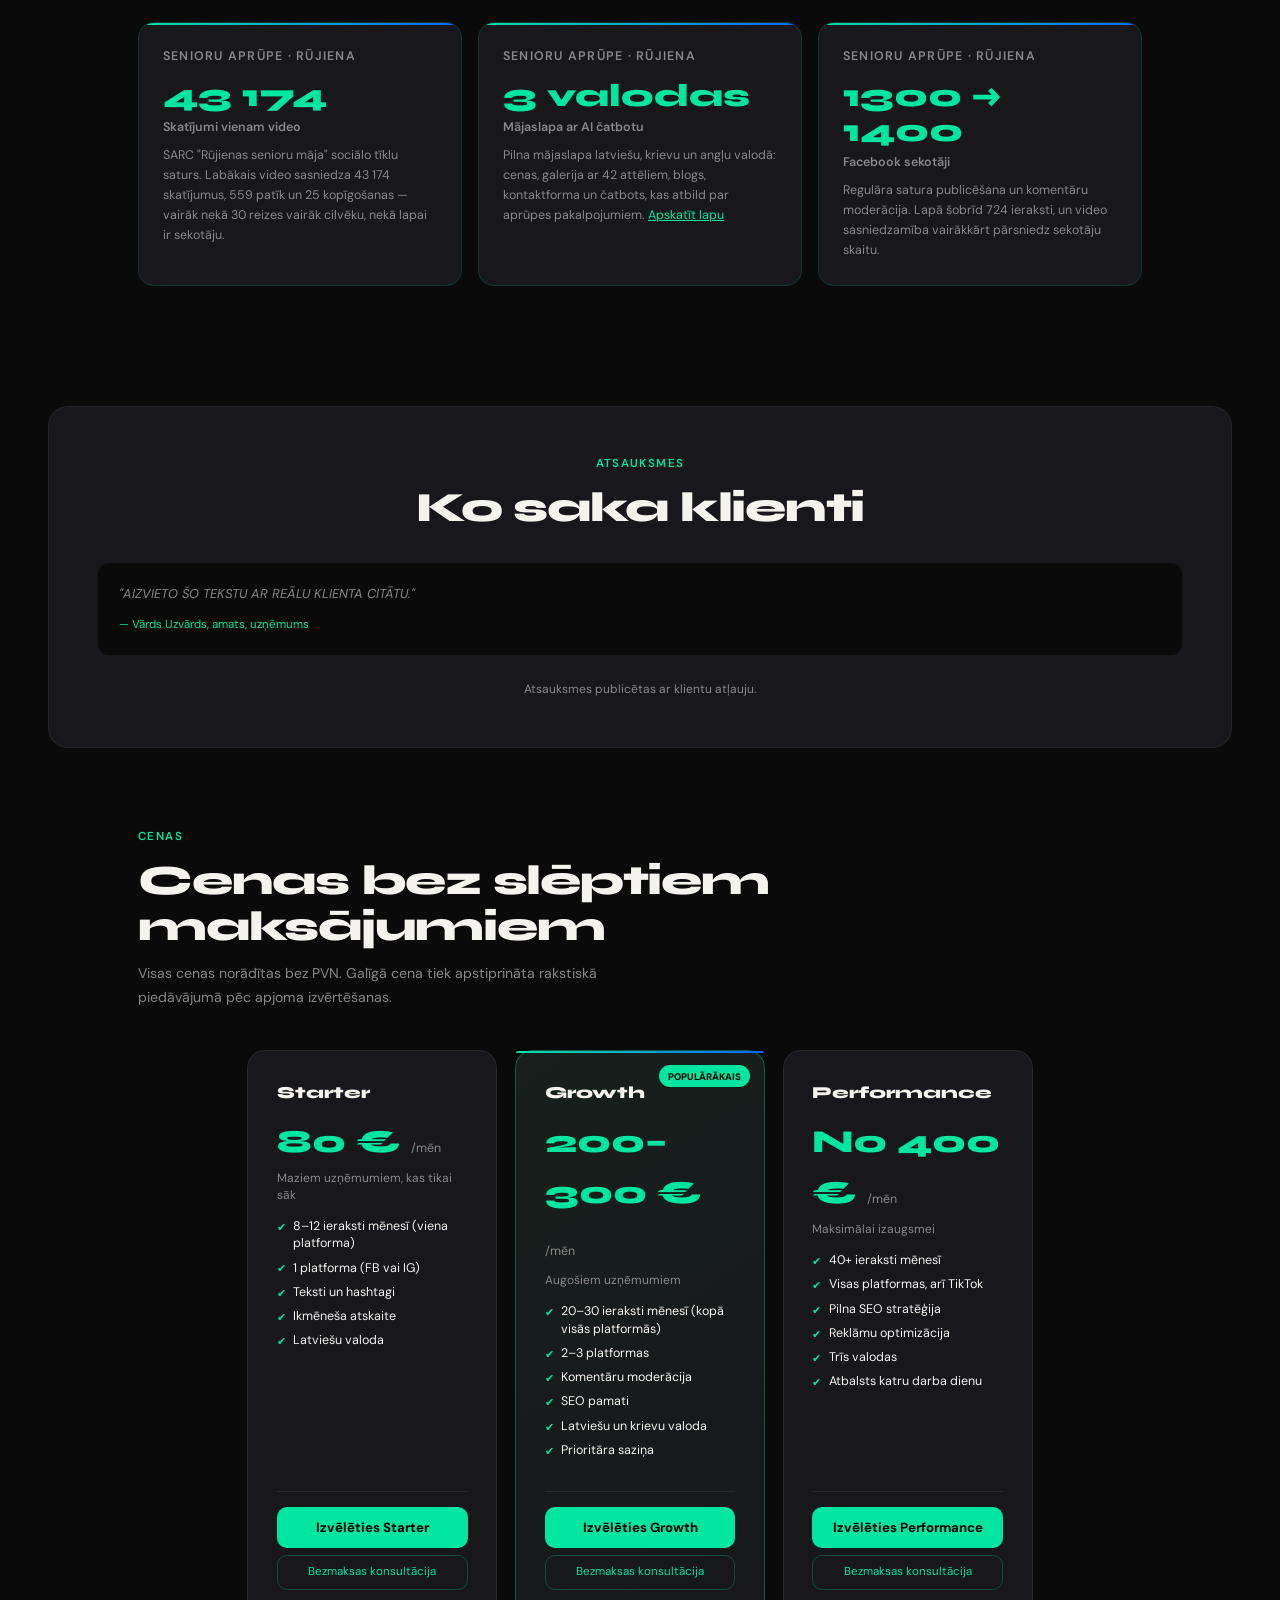
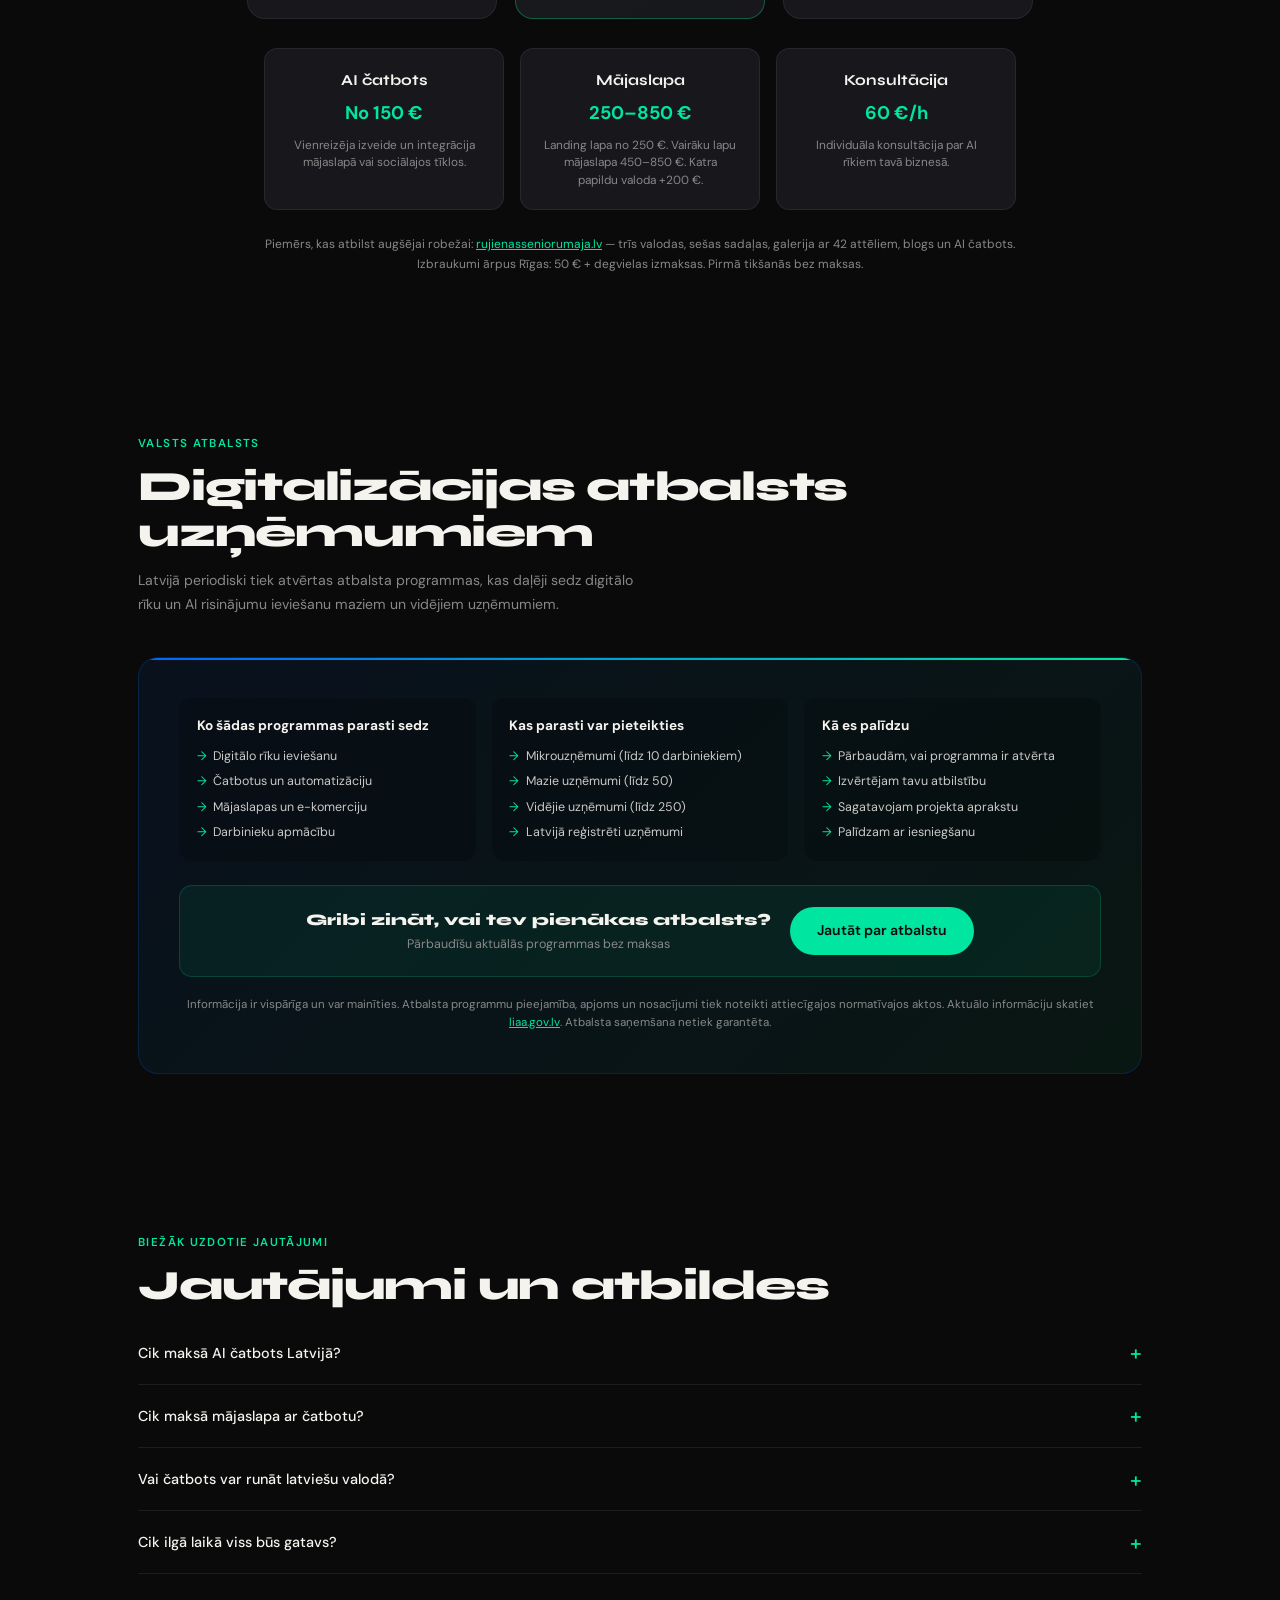
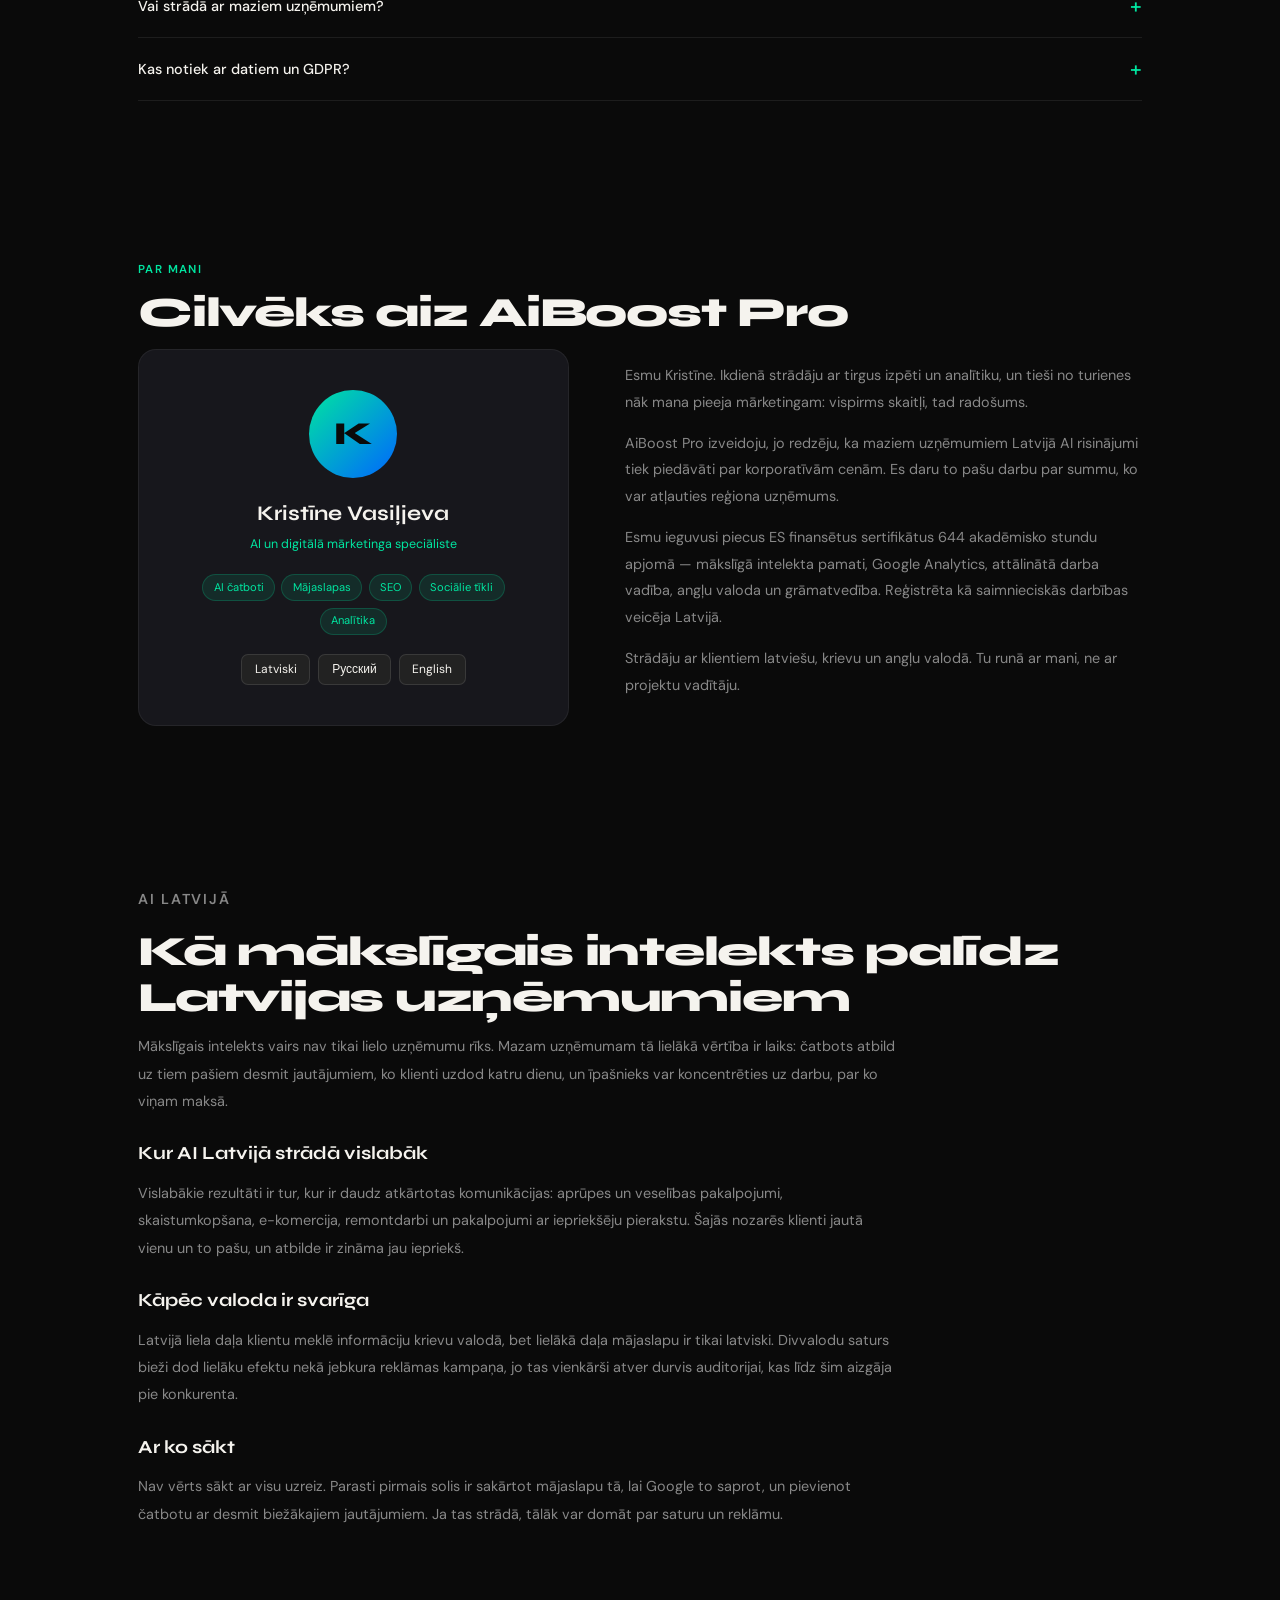
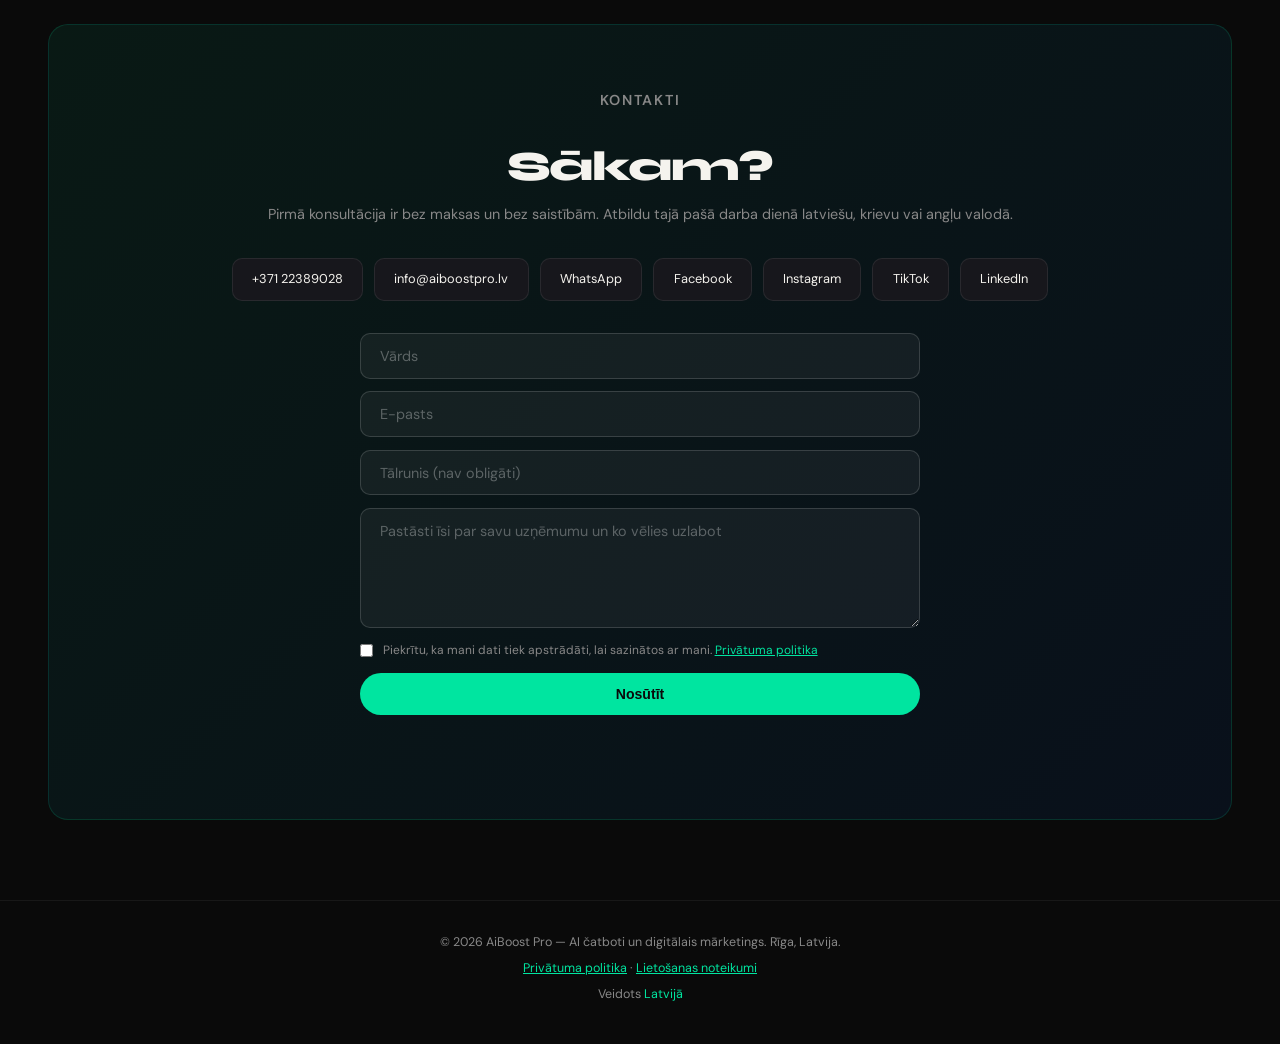
==== commit 7b23158b: "Add files via upload" ====
--- a/index.html
+++ b/index.html
@@ -232,7 +232,9 @@
 
 <link rel="preconnect" href="https://fonts.googleapis.com">
 <link rel="preconnect" href="https://fonts.gstatic.com" crossorigin>
-<link href="https://fonts.googleapis.com/css2?family=Syne:wght@700;800&family=DM+Sans:wght@300;400;500&display=swap" rel="stylesheet">
+<link rel="preload" as="style" href="https://fonts.googleapis.com/css2?family=Syne:wght@700;800&family=DM+Sans:wght@300;400;500&display=swap">
+<link rel="stylesheet" href="https://fonts.googleapis.com/css2?family=Syne:wght@700;800&family=DM+Sans:wght@300;400;500&display=swap" media="print" onload="this.media='all'">
+<noscript><link rel="stylesheet" href="https://fonts.googleapis.com/css2?family=Syne:wght@700;800&family=DM+Sans:wght@300;400;500&display=swap"></noscript>
 
 <style>
 *,*::before,*::after{margin:0;padding:0;box-sizing:border-box;}
@@ -334,7 +336,7 @@
 .strip{background:var(--gray);border-top:1px solid rgba(255,255,255,0.05);border-bottom:1px solid rgba(255,255,255,0.05);padding:1.5rem 3rem;}
 .strip-inner{max-width:1100px;margin:0 auto;display:flex;flex-wrap:wrap;gap:1.5rem;justify-content:center;text-align:center;}
 .strip-item{flex:1;min-width:200px;padding:0.5rem;}
-.strip-item h3{font-family:"Syne",sans-serif;font-size:1.1rem;font-weight:800;color:var(--accent);margin-bottom:0.3rem;}
+.strip-item h2{font-family:"Syne",sans-serif;font-size:1.1rem;font-weight:800;color:var(--accent);margin-bottom:0.3rem;}
 .strip-item p{font-size:0.78rem;color:var(--muted);}
 
 .section-wrap{padding:5rem 3rem;max-width:1100px;margin:0 auto;}
@@ -394,7 +396,7 @@
 .pc-consult:hover{background:rgba(0,229,160,0.07);}
 .extras-grid{display:flex;flex-wrap:wrap;gap:1rem;justify-content:center;margin-top:1.8rem;}
 .extra-card{background:var(--gray);border:1px solid rgba(255,255,255,0.07);border-radius:13px;padding:1.2rem 1.4rem;width:240px;text-align:center;}
-.extra-card h4{font-family:"Syne",sans-serif;font-size:0.95rem;font-weight:700;margin-bottom:0.25rem;}
+.extra-card h3{font-family:"Syne",sans-serif;font-size:0.95rem;font-weight:700;margin-bottom:0.25rem;}
 .extra-card .ep{color:var(--accent);font-weight:700;font-size:1.15rem;margin:0.4rem 0 0.5rem;}
 .extra-card p{color:var(--muted);font-size:0.74rem;line-height:1.5;}
 .price-note{text-align:center;color:var(--muted);font-size:0.75rem;margin-top:1.5rem;line-height:1.7;}
@@ -403,7 +405,7 @@
 .liaa-box::before{content:"";position:absolute;top:0;left:0;right:0;height:2px;background:linear-gradient(90deg,#0066ff,#00e5a0);}
 .liaa-grid{display:grid;grid-template-columns:repeat(auto-fit,minmax(200px,1fr));gap:1rem;margin-bottom:1.5rem;}
 .liaa-card{background:rgba(0,0,0,0.22);border-radius:12px;padding:1.1rem;}
-.liaa-card h4{font-weight:700;font-size:0.85rem;margin-bottom:0.6rem;}
+.liaa-card h3{font-weight:700;font-size:0.85rem;margin-bottom:0.6rem;}
 .liaa-card ul{list-style:none;display:flex;flex-direction:column;gap:0.35rem;}
 .liaa-card li{font-size:0.78rem;color:rgba(245,243,238,0.82);display:flex;gap:0.4rem;}
 .liaa-card li::before{content:"→";color:var(--accent);flex-shrink:0;}
@@ -482,10 +484,12 @@
 #chat-input::placeholder{color:rgba(255,255,255,0.3);}
 #chat-send{background:var(--accent);border:none;color:#000;padding:0 1rem;cursor:pointer;font-weight:700;font-size:1rem;}
 
-#cookie-banner{position:fixed;bottom:0;left:0;right:0;background:#17171c;border-top:1px solid rgba(0,229,160,0.2);padding:1rem 2rem;display:none;flex-wrap:wrap;align-items:center;justify-content:space-between;gap:1rem;z-index:99999;font-size:0.8rem;color:var(--muted);}
+#cookie-banner{position:fixed;bottom:0;left:0;right:0;background:#17171c;border-top:1px solid rgba(0,229,160,0.2);padding:1rem 2rem;display:none;flex-wrap:wrap;align-items:center;justify-content:space-between;gap:1rem;z-index:99999;font-size:0.8rem;color:#c9c9c4;}
 #cookie-banner.show{display:flex;}
+body.banner-open #wa-btn,body.banner-open #chat-btn{bottom:104px;}
+body.banner-open .back-to-top{bottom:166px;}
 #cookie-accept{background:var(--accent);color:#000;border:none;padding:0.5rem 1.3rem;border-radius:100px;font-weight:700;cursor:pointer;font-size:0.8rem;font-family:"DM Sans",sans-serif;}
-#cookie-decline{background:transparent;color:var(--muted);border:1px solid rgba(255,255,255,0.15);padding:0.5rem 1rem;border-radius:100px;cursor:pointer;font-size:0.8rem;font-family:"DM Sans",sans-serif;margin-left:0.4rem;}
+#cookie-decline{background:transparent;color:#c9c9c4;border:1px solid rgba(255,255,255,0.15);padding:0.5rem 1rem;border-radius:100px;cursor:pointer;font-size:0.8rem;font-family:"DM Sans",sans-serif;margin-left:0.4rem;}
 
 @media(max-width:768px){
 nav{padding:0.85rem 1.2rem;}
@@ -630,15 +634,15 @@
 <section class="strip">
 <div class="strip-inner">
 <div class="strip-item">
-<h3>Atbildes bez gaidīšanas</h3>
+<h2>Atbildes bez gaidīšanas</h2>
 <p>Čatbots atbild uz biežākajiem jautājumiem jebkurā diennakts laikā, arī pēc darba laika</p>
 </div>
 <div class="strip-item">
-<h3>Divas valodas vienā lapā</h3>
+<h2>Divas valodas vienā lapā</h2>
 <p>Latviešu un krievu auditorija saņem saturu savā valodā bez atsevišķas aģentūras</p>
 </div>
 <div class="strip-item">
-<h3>Viens partneris visam</h3>
+<h2>Viens partneris visam</h2>
 <p>Mājaslapa, čatbots un sociālie tīkli no viena cilvēka — bez saskaņošanas starp trim pusēm</p>
 </div>
 </div>
@@ -854,17 +858,17 @@
 
 <div class="extras-grid fade-up">
 <div class="extra-card">
-<h4>AI čatbots</h4>
+<h3>AI čatbots</h3>
 <div class="ep">No 150 €</div>
 <p>Vienreizēja izveide un integrācija mājaslapā vai sociālajos tīklos.</p>
 </div>
 <div class="extra-card">
-<h4>Mājaslapa</h4>
+<h3>Mājaslapa</h3>
 <div class="ep">250–850 €</div>
 <p>Landing lapa no 250 €. Vairāku lapu mājaslapa 450–850 €. Katra papildu valoda +200 €.</p>
 </div>
 <div class="extra-card">
-<h4>Konsultācija</h4>
+<h3>Konsultācija</h3>
 <div class="ep">60 €/h</div>
 <p>Individuāla konsultācija par AI rīkiem tavā biznesā.</p>
 </div>
@@ -884,7 +888,7 @@
 <div class="liaa-box fade-up">
 <div class="liaa-grid">
 <div class="liaa-card">
-<h4>Ko šādas programmas parasti sedz</h4>
+<h3>Ko šādas programmas parasti sedz</h3>
 <ul>
 <li>Digitālo rīku ieviešanu</li>
 <li>Čatbotus un automatizāciju</li>
@@ -893,7 +897,7 @@
 </ul>
 </div>
 <div class="liaa-card">
-<h4>Kas parasti var pieteikties</h4>
+<h3>Kas parasti var pieteikties</h3>
 <ul>
 <li>Mikrouzņēmumi (līdz 10 darbiniekiem)</li>
 <li>Mazie uzņēmumi (līdz 50)</li>
@@ -902,7 +906,7 @@
 </ul>
 </div>
 <div class="liaa-card">
-<h4>Kā es palīdzu</h4>
+<h3>Kā es palīdzu</h3>
 <ul>
 <li>Pārbaudām, vai programma ir atvērta</li>
 <li>Izvērtējam tavu atbilstību</li>
@@ -1159,16 +1163,19 @@
   loadAnalytics();
 } else if (consent !== "declined") {
   banner.classList.add("show");
+  document.body.classList.add("banner-open");
 }
 
 document.getElementById("cookie-accept").addEventListener("click", function(){
   try { localStorage.setItem("cookieConsent","accepted"); } catch(e){}
   banner.classList.remove("show");
+  document.body.classList.remove("banner-open");
   loadAnalytics();
 });
 document.getElementById("cookie-decline").addEventListener("click", function(){
   try { localStorage.setItem("cookieConsent","declined"); } catch(e){}
   banner.classList.remove("show");
+  document.body.classList.remove("banner-open");
 });
 
 /* ---------- Kontaktforma ---------- */
@@ -1461,13 +1468,16 @@
   function isMobile(){ return window.innerWidth < 768; }
 
   function build(){
+    // Nolasām izmērus VIENU reizi, tad rakstām — tā izvairāmies no piespiedu pārkārtošanas
+    var vw = window.innerWidth, vh = window.innerHeight;
+    var mobile = vw < 768;
     DPR = Math.min(window.devicePixelRatio || 1, 2);
-    W = cv.width = Math.floor(window.innerWidth * DPR);
-    H = cv.height = Math.floor(window.innerHeight * DPR);
-    cv.style.width = window.innerWidth + "px";
-    cv.style.height = window.innerHeight + "px";
-    var count = isMobile() ? 34 : 70;
-    linkDist = (isMobile() ? 110 : 150) * DPR;
+    W = cv.width = Math.floor(vw * DPR);
+    H = cv.height = Math.floor(vh * DPR);
+    cv.style.width = vw + "px";
+    cv.style.height = vh + "px";
+    var count = mobile ? 34 : 70;
+    linkDist = (mobile ? 110 : 150) * DPR;
     parts = [];
     for (var i = 0; i < count; i++){
       parts.push({
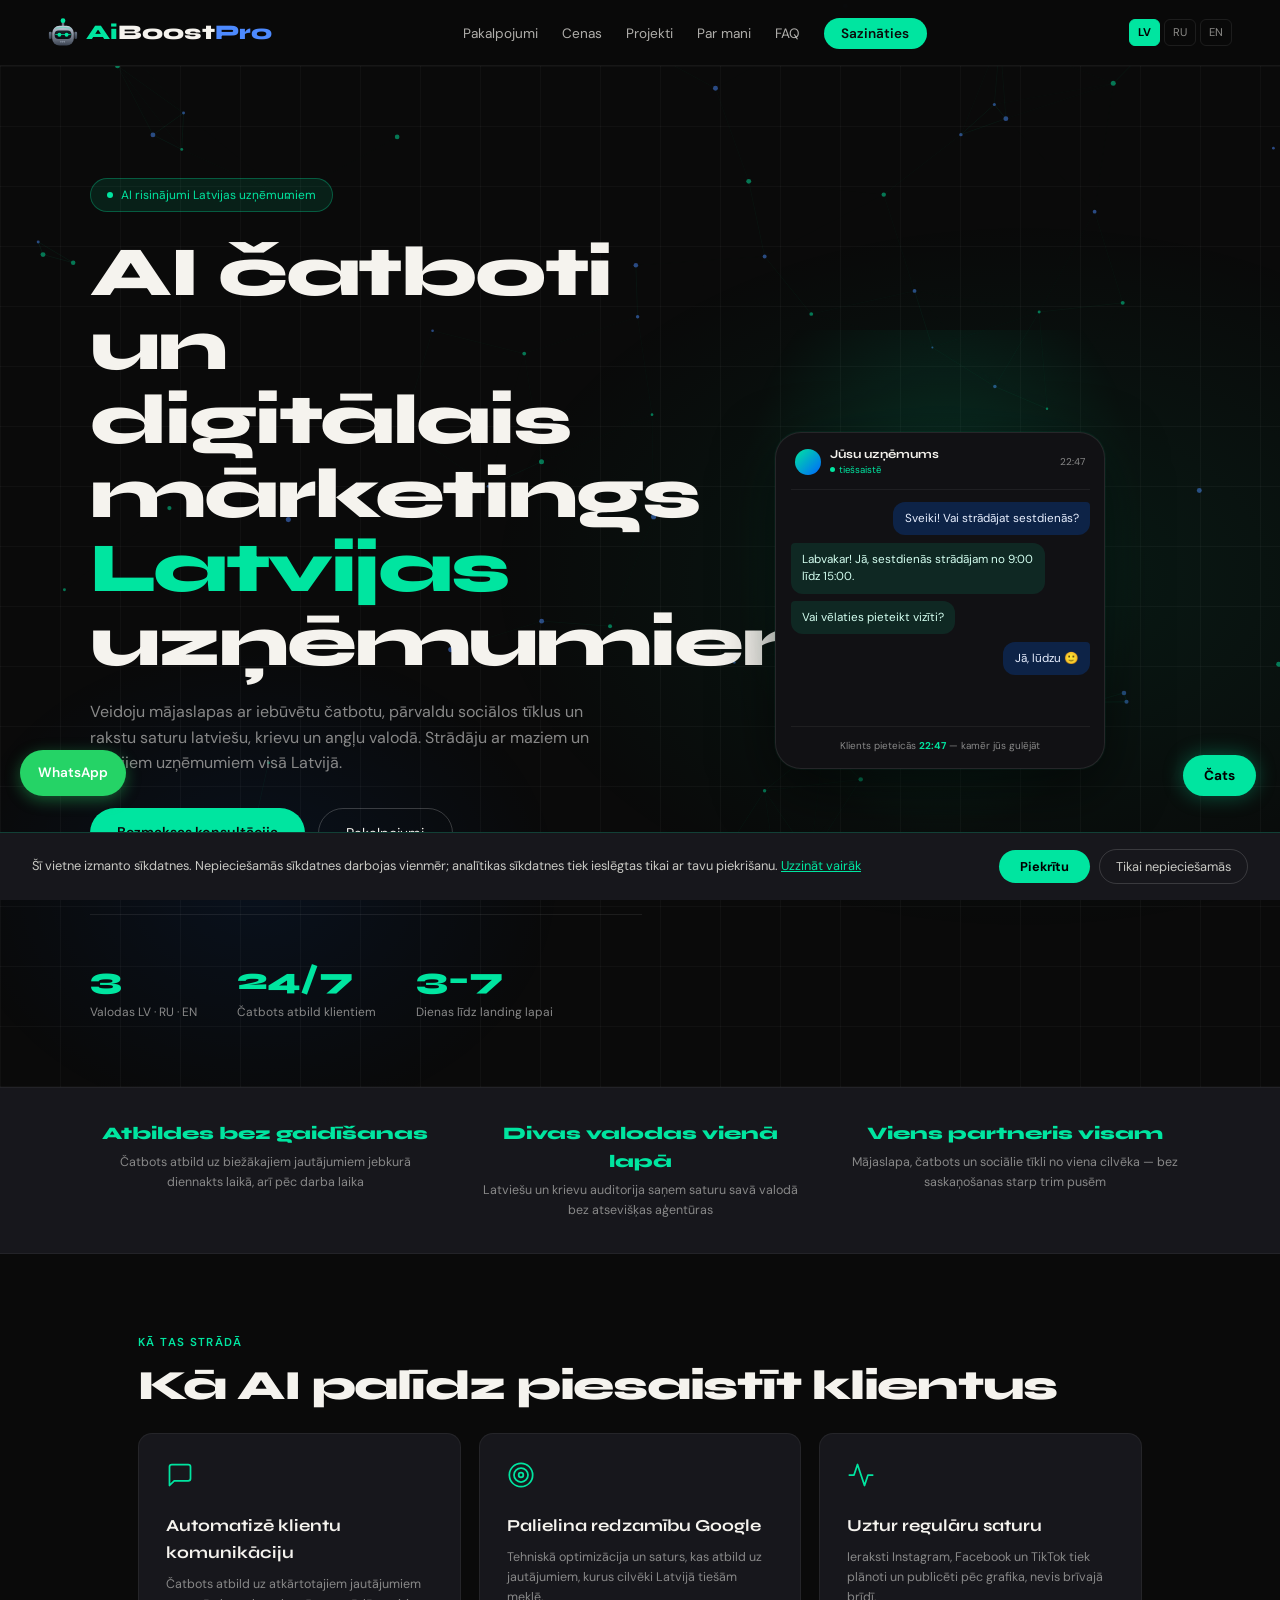
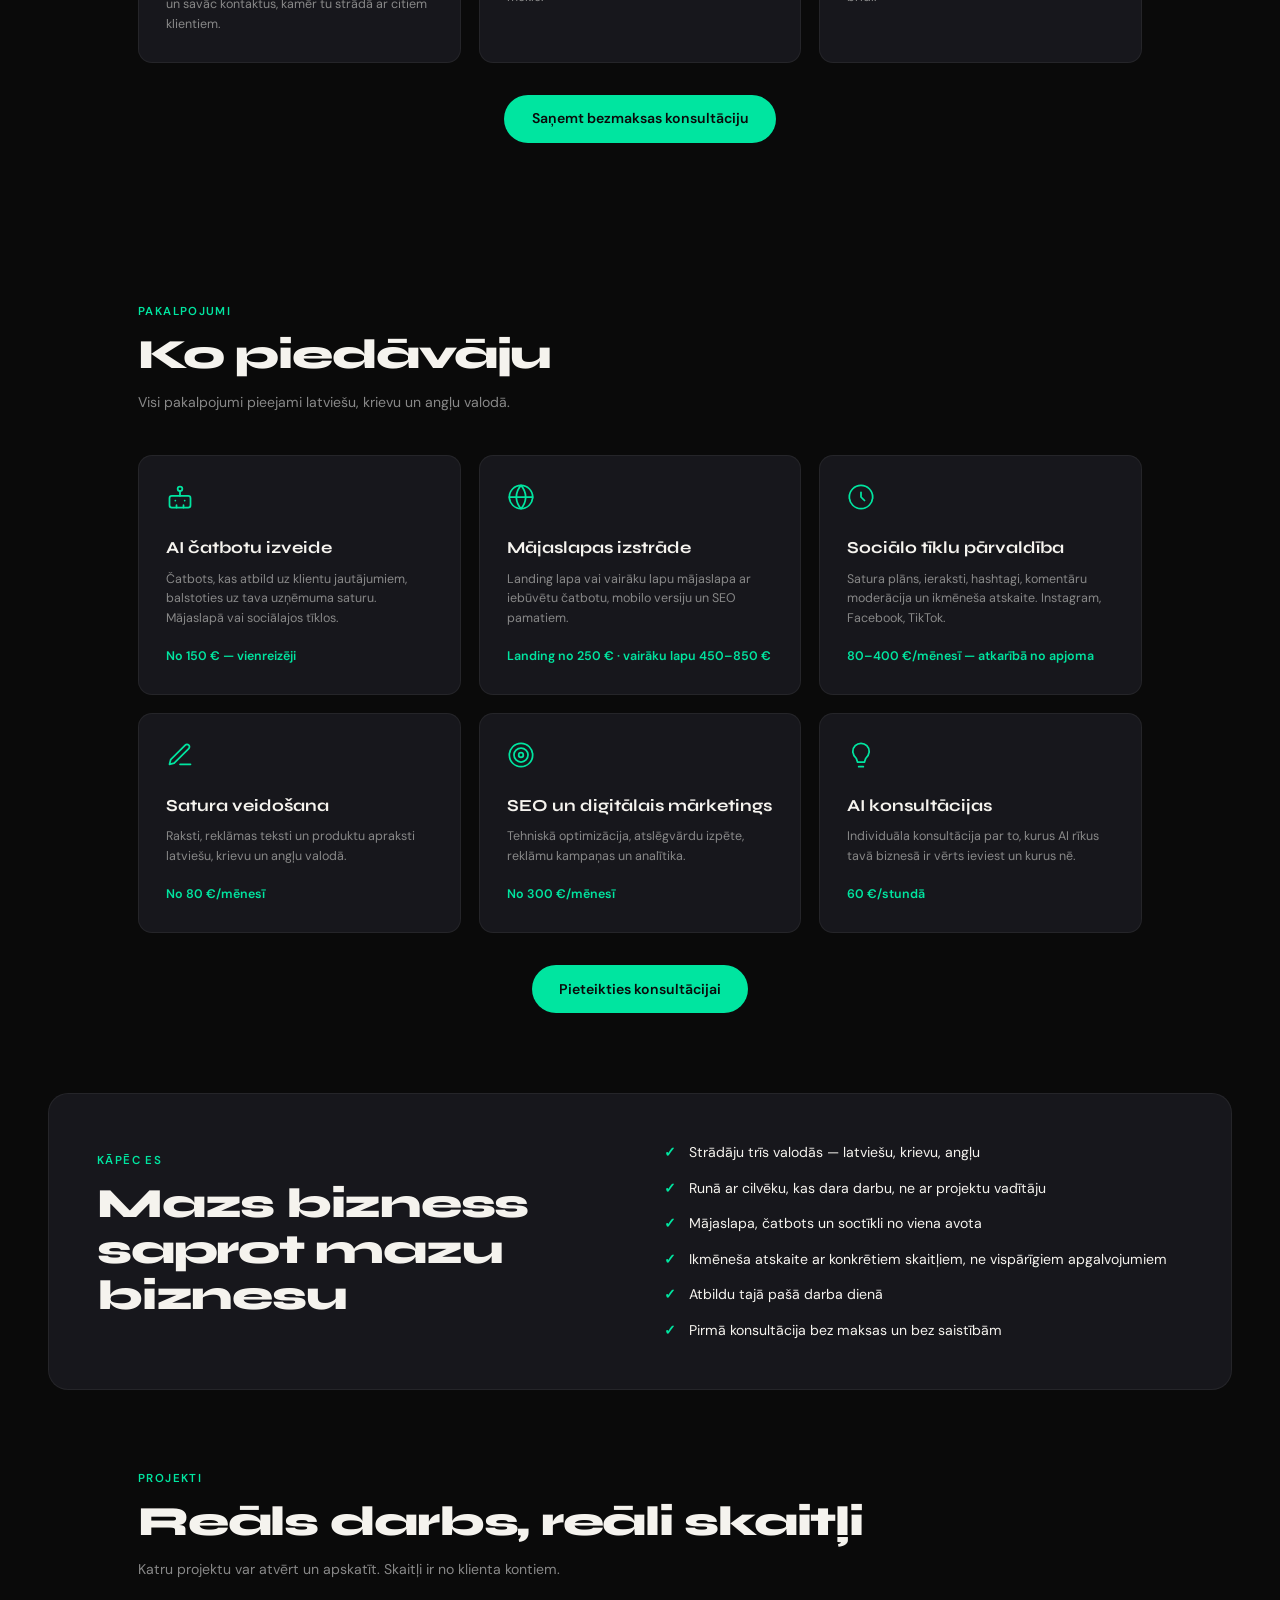
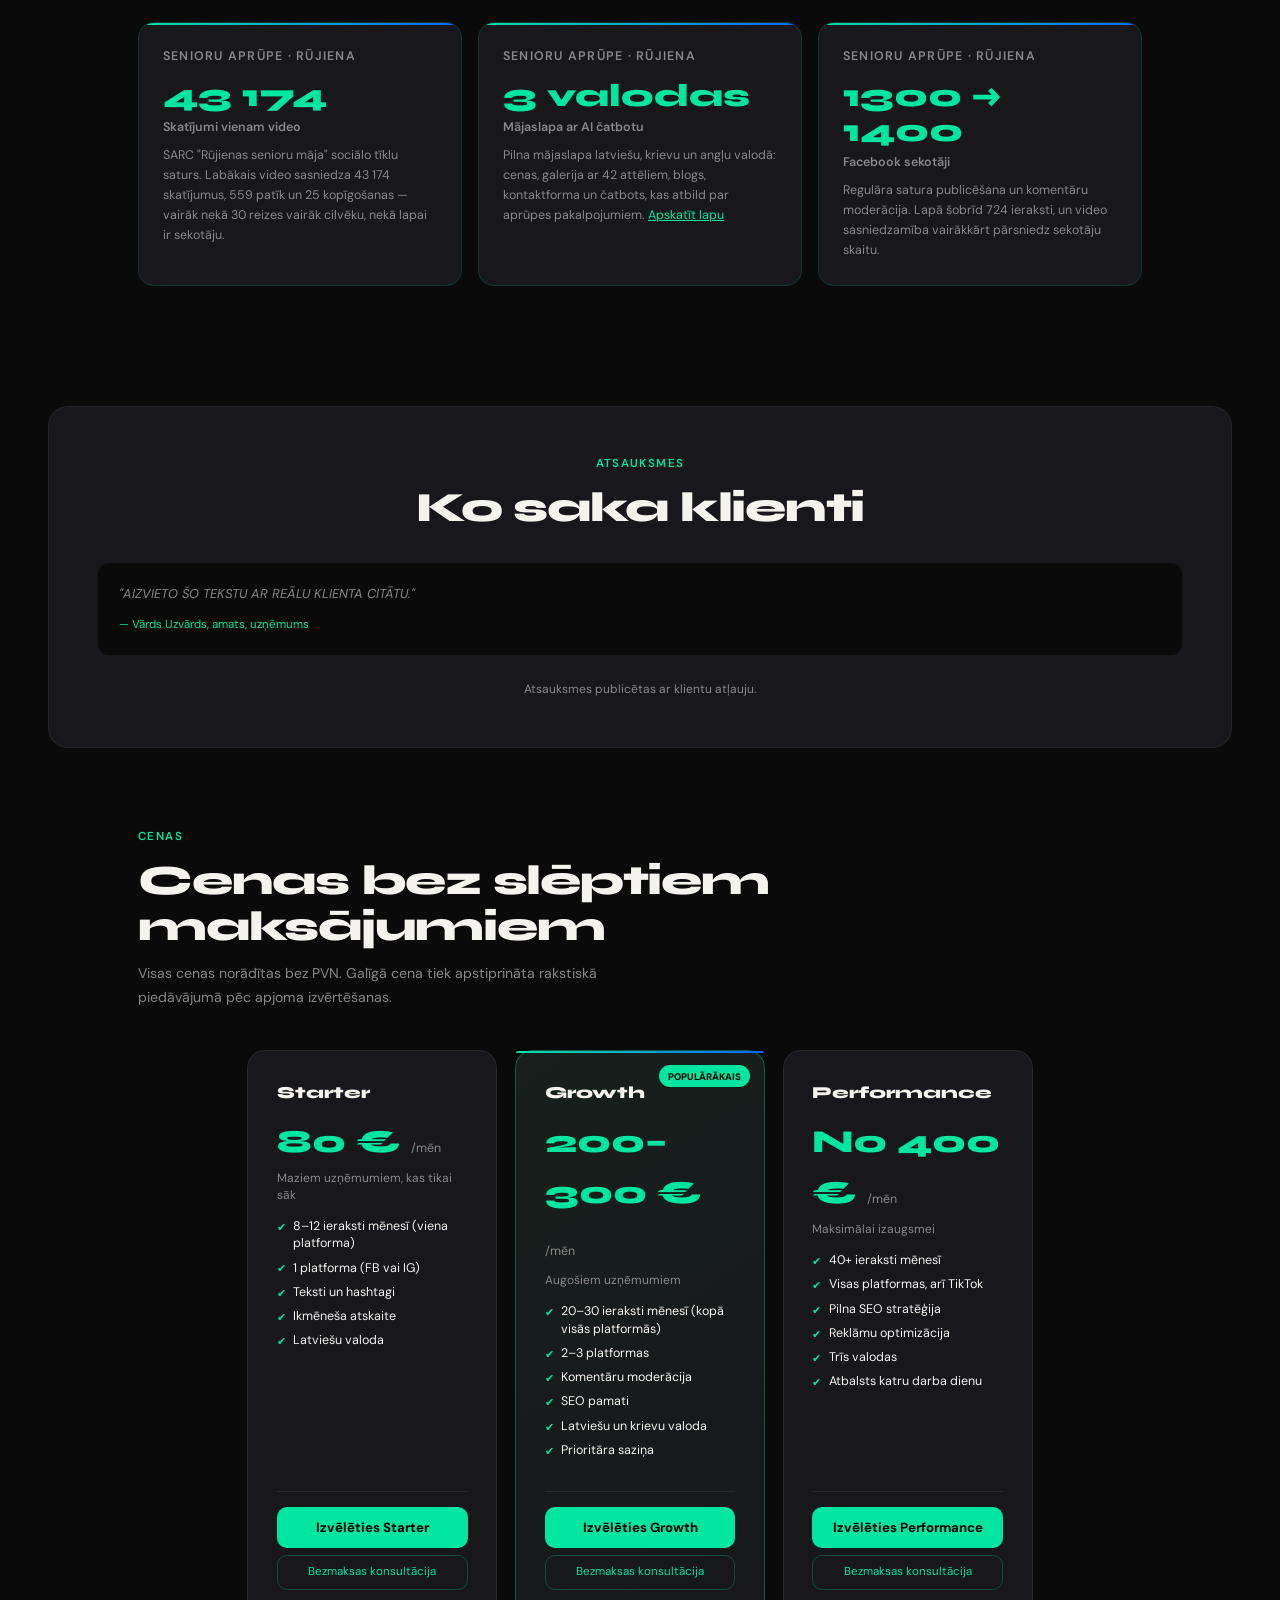
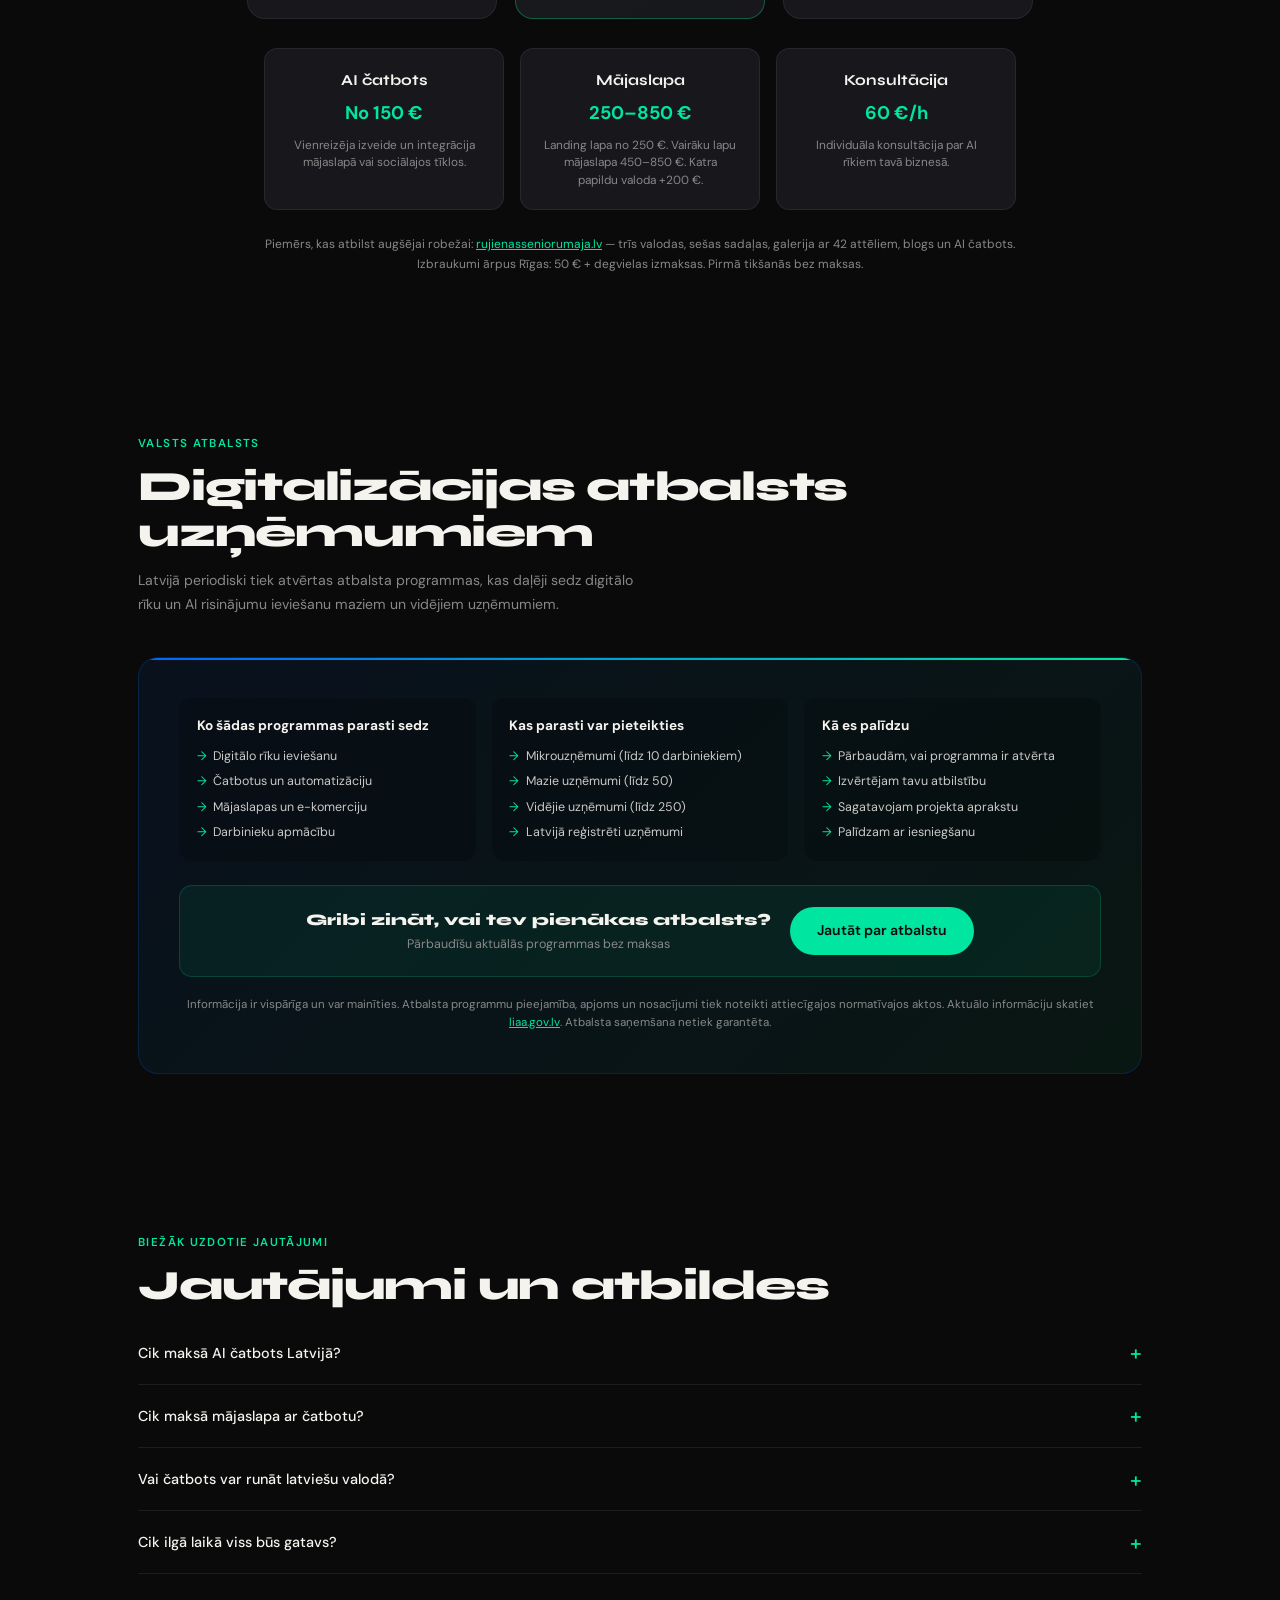
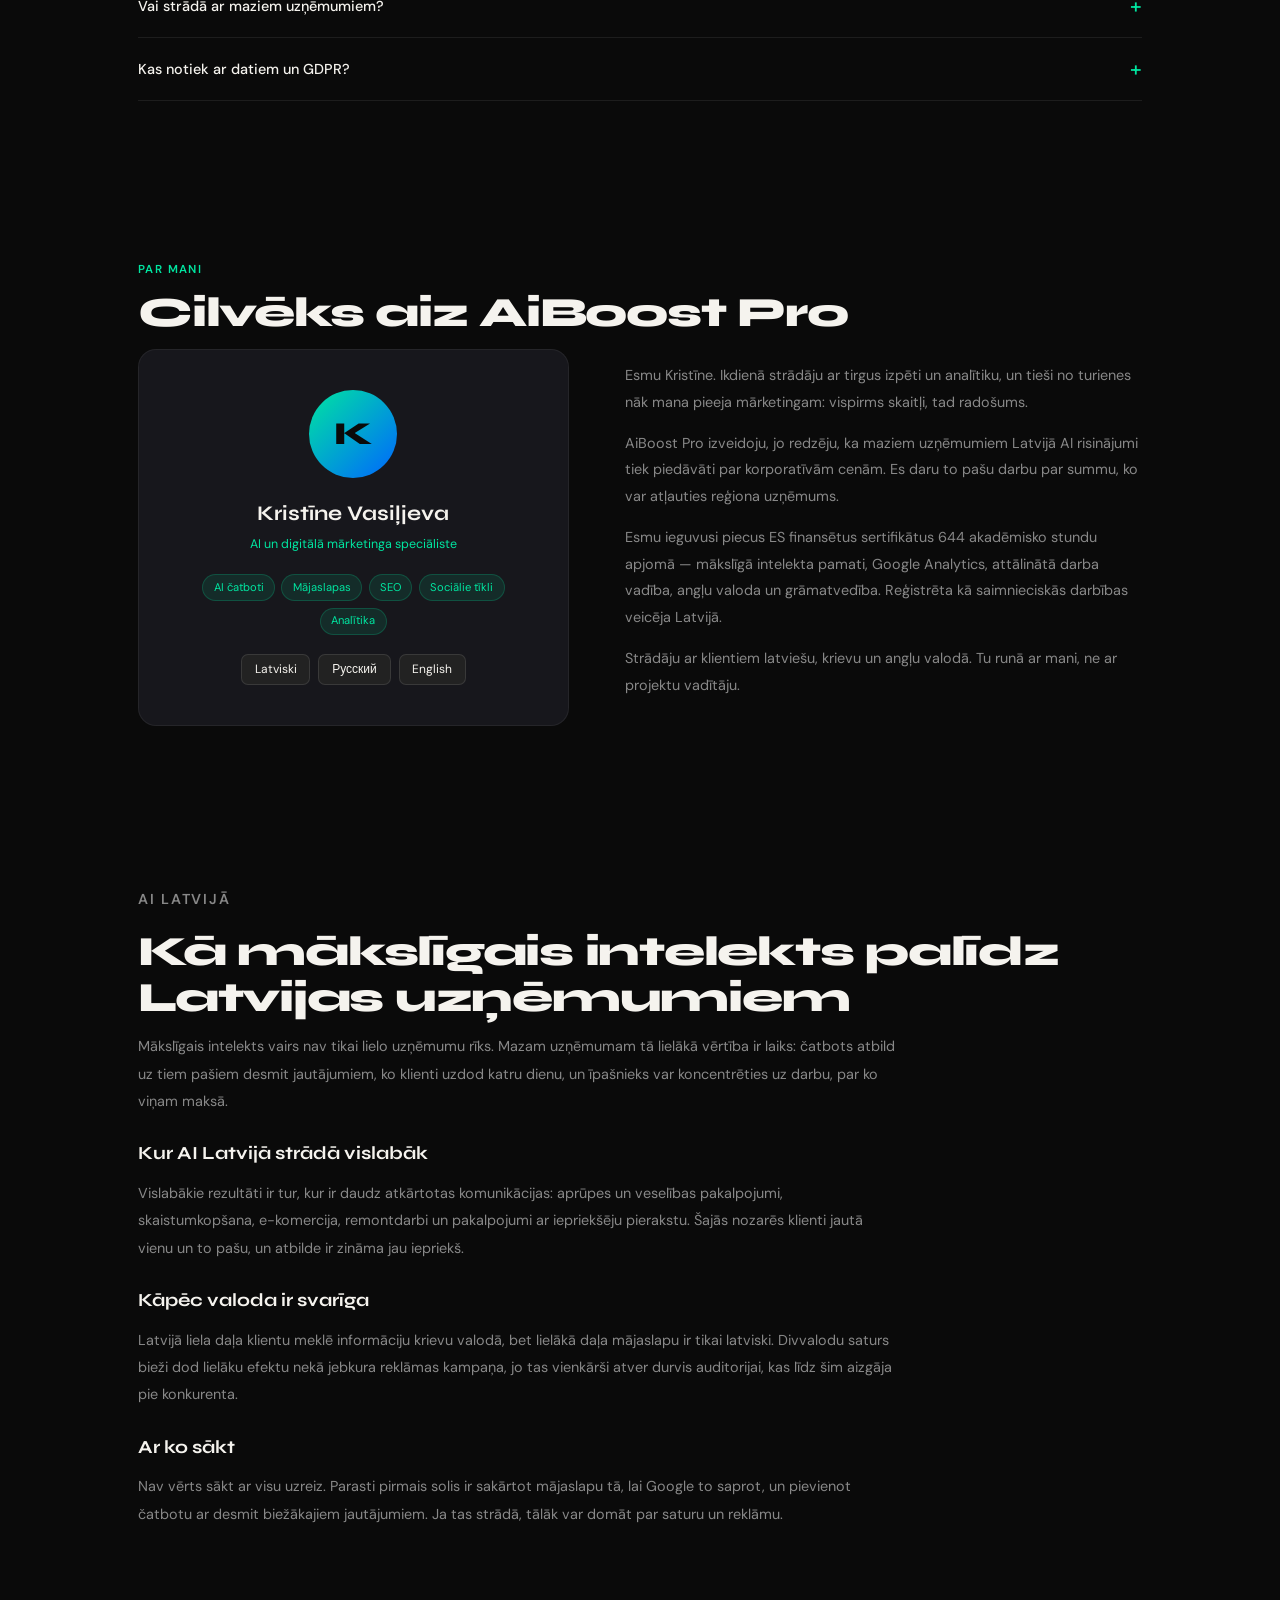
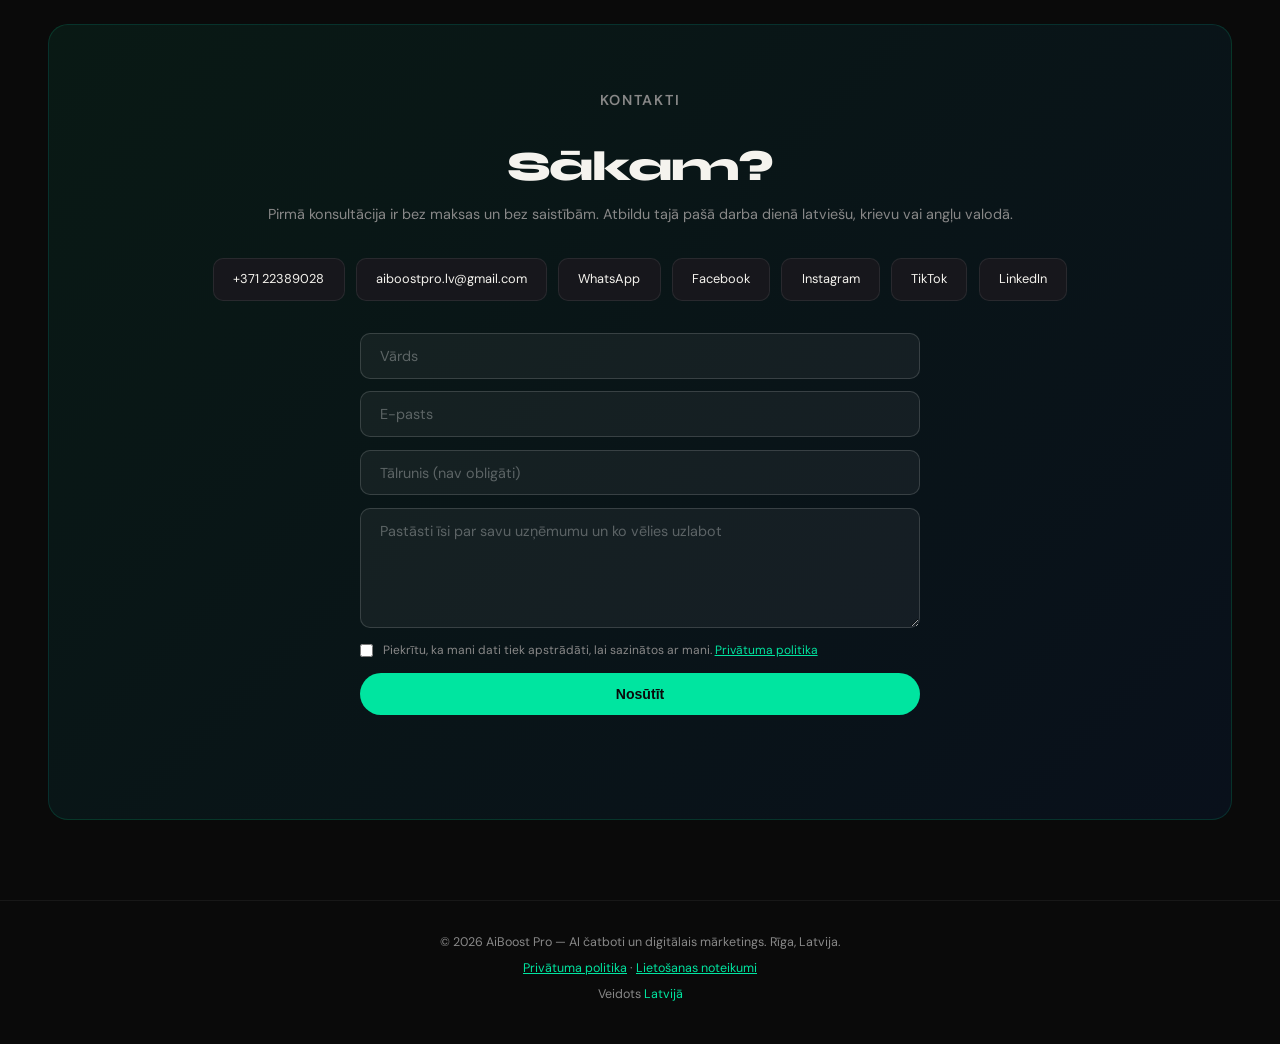
==== commit 068e7644: "Add files via upload" ====
--- a/index.html
+++ b/index.html
@@ -53,7 +53,7 @@
       "logo": "https://aiboostpro.lv/logo-1.png",
       "image": "https://aiboostpro.lv/og-image.jpg",
       "telephone": "+37122389028",
-      "email": "info@aiboostpro.lv",
+      "email": "aiboostpro.lv@gmail.com",
       "priceRange": "€60–€900",
       "openingHours": "Mo-Fr 09:00-18:00",
       "founder": {
@@ -1017,7 +1017,7 @@
 
 <div class="contact-links">
 <a href="tel:+37122389028" class="contact-item">+371 22389028</a>
-<a href="mailto:info@aiboostpro.lv" class="contact-item">info@aiboostpro.lv</a>
+<a href="mailto:aiboostpro.lv@gmail.com" class="contact-item">aiboostpro.lv@gmail.com</a>
 <a href="https://wa.me/37122389028" target="_blank" rel="noopener" class="contact-item">WhatsApp</a>
 <a href="https://www.facebook.com/share/1AeCYCRLKz/" target="_blank" rel="noopener" class="contact-item">Facebook</a>
 <a href="https://www.instagram.com/aiboostpro.lv" target="_blank" rel="noopener" class="contact-item">Instagram</a>
@@ -1229,7 +1229,7 @@
     placeholder: "Raksti jautājumu...",
     greeting: "Sveiki! Esmu AiBoost Pro asistents. Varu pastāstīt par pakalpojumiem, cenām, termiņiem un to, kā sākt. Ko vēlies uzzināt?",
     quick: ["Cenas", "AI čatbots", "Mājaslapa", "Sociālie tīkli", "Termiņi", "Sākt darbu"],
-    fallback: "Šo labāk pārrunāsim personīgi — katrs uzņēmums ir savādāks. Uzraksti man WhatsApp +371 22389028 vai info@aiboostpro.lv, un atbildēšu tajā pašā darba dienā. Vari arī atstāt kontaktus formā zemāk.",
+    fallback: "Šo labāk pārrunāsim personīgi — katrs uzņēmums ir savādāks. Uzraksti man WhatsApp +371 22389028 vai aiboostpro.lv@gmail.com, un atbildēšu tajā pašā darba dienā. Vari arī atstāt kontaktus formā zemāk.",
     db: [
       {k:["sveik","labdien","labrit","labvakar","cau","hei","halo"], w:1, a:"Sveiki! Prieks tevi redzēt. Ko vēlies uzzināt — cenas, pakalpojumus vai kā sākt?"},
       {k:["paldies","super","malaci","forsi","labi"], a:"Prieks palīdzēt! Ja rodas vēl kādi jautājumi, droši raksti. 🙂"},
@@ -1252,7 +1252,7 @@
 
       {k:["valod","krievu","anglu","latvies","divval","multiling","bilingv"], a:"Strādāju latviešu, krievu un angļu valodā. Čatboti un saturs var darboties visās trīs valodās vienlaikus — tas Latvijā ir liels pluss, jo daudzi klienti meklē krieviski, bet lielākā daļa lapu ir tikai latviski."},
 
-      {k:["kontakt","whatsapp","zvan","telefon","e-pas","epast","pasts","sazin","numur"], w:1, a:"Sazinies, kā ērtāk:\n\n• WhatsApp / tālr.: +371 22389028\n• E-pasts: info@aiboostpro.lv\n\nAtbildu tajā pašā darba dienā latviešu, krievu vai angļu valodā."},
+      {k:["kontakt","whatsapp","zvan","telefon","e-pas","epast","pasts","sazin","numur"], w:1, a:"Sazinies, kā ērtāk:\n\n• WhatsApp / tālr.: +371 22389028\n• E-pasts: aiboostpro.lv@gmail.com\n\nAtbildu tajā pašā darba dienā latviešu, krievu vai angļu valodā."},
 
       {k:["sakt","sākt","sakums","ka strada","process","ka noris","pirmais solis","gribu","pieteik","pasut"], w:2, a:"Sākt ir vienkārši:\n\n1. Bezmaksas saruna — izstāsti, ko vēlies\n2. Sagatavoju piedāvājumu ar cenu un termiņu\n3. Sākam darbu, kad tev ērti\n\nPirmais solis — uzraksti WhatsApp +371 22389028 vai aizpildi formu zemāk. Ko tu vēlies izveidot?"},
       {k:["konsultac","bezmaksas","tiksan","runat","parunat"], w:1, a:"Pirmā konsultācija ir pilnīgi bez maksas un bez saistībām. Parunāsim par tavu uzņēmumu un ko vēlies uzlabot. Uzraksti WhatsApp +371 22389028 vai aizpildi formu lapas apakšā."},
@@ -1270,7 +1270,7 @@
     placeholder: "Напишите вопрос...",
     greeting: "Здравствуйте! Я ассистент AiBoost Pro. Расскажу об услугах, ценах, сроках и как начать. Что вас интересует?",
     quick: ["Цены", "AI чат-бот", "Сайт", "Соцсети", "Сроки", "Как начать"],
-    fallback: "Это лучше обсудить лично — каждый бизнес индивидуален. Напишите мне в WhatsApp +371 22389028 или на info@aiboostpro.lv, отвечу в тот же рабочий день. Можно также оставить контакты в форме ниже.",
+    fallback: "Это лучше обсудить лично — каждый бизнес индивидуален. Напишите мне в WhatsApp +371 22389028 или на aiboostpro.lv@gmail.com, отвечу в тот же рабочий день. Можно также оставить контакты в форме ниже.",
     db: [
       {k:["привет","здравств","добрый","хай","салют"], w:1, a:"Здравствуйте! Рада вас видеть. Что хотите узнать — цены, услуги или как начать?"},
       {k:["спасибо","супер","отлично","класс"], a:"Рада помочь! Если появятся вопросы — пишите. 🙂"},
@@ -1293,7 +1293,7 @@
 
       {k:["язык","русск","английск","латышск","двуязыч","многоязыч"], a:"Работаю на латышском, русском и английском. Чат-боты и контент могут работать на всех трёх языках одновременно — в Латвии это большой плюс, ведь многие ищут по-русски, а большинство сайтов только на латышском."},
 
-      {k:["контакт","whatsapp","звон","телефон","почт","связ","номер","email"], w:1, a:"Свяжитесь удобным способом:\n\n• WhatsApp / тел.: +371 22389028\n• E-mail: info@aiboostpro.lv\n\nОтвечаю в тот же рабочий день на латышском, русском или английском."},
+      {k:["контакт","whatsapp","звон","телефон","почт","связ","номер","email"], w:1, a:"Свяжитесь удобным способом:\n\n• WhatsApp / тел.: +371 22389028\n• E-mail: aiboostpro.lv@gmail.com\n\nОтвечаю в тот же рабочий день на латышском, русском или английском."},
 
       {k:["начать","начало","как работа","процесс","первый шаг","хочу","заказ"], w:2, a:"Начать просто:\n\n1. Бесплатный разговор — расскажите, что хотите\n2. Готовлю предложение с ценой и сроком\n3. Начинаем, когда вам удобно\n\nПервый шаг — напишите в WhatsApp +371 22389028 или заполните форму ниже. Что хотите создать?"},
       {k:["консультац","бесплатн","встреч","поговорить"], w:1, a:"Первая консультация полностью бесплатна и ни к чему не обязывает. Поговорим о вашем бизнесе и о том, что хотите улучшить. Напишите в WhatsApp +371 22389028 или заполните форму внизу."},
@@ -1311,7 +1311,7 @@
     placeholder: "Type your question...",
     greeting: "Hello! I'm the AiBoost Pro assistant. I can tell you about services, pricing, timelines and how to get started. What would you like to know?",
     quick: ["Pricing", "AI chatbot", "Website", "Social media", "Timeline", "Get started"],
-    fallback: "This is best discussed personally — every business is different. Message me on WhatsApp +371 22389028 or info@aiboostpro.lv and I'll reply the same working day. You can also leave your details in the form below.",
+    fallback: "This is best discussed personally — every business is different. Message me on WhatsApp +371 22389028 or aiboostpro.lv@gmail.com and I'll reply the same working day. You can also leave your details in the form below.",
     db: [
       {k:["hello","hi ","hey","good morning","good day"], w:1, a:"Hello! Great to see you. What would you like to know — pricing, services, or how to start?"},
       {k:["thank","great","awesome","perfect","nice"], a:"Happy to help! If more questions come up, just ask. 🙂"},
@@ -1334,7 +1334,7 @@
 
       {k:["language","latvian","russian","english","bilingual","multilingual"], a:"I work in Latvian, Russian and English. Chatbots and content can run in all three at once — a big advantage in Latvia, where many people search in Russian but most sites are Latvian only."},
 
-      {k:["contact","whatsapp","call","phone","email","reach","number"], w:1, a:"Get in touch however suits you:\n\n• WhatsApp / phone: +371 22389028\n• Email: info@aiboostpro.lv\n\nI reply the same working day in Latvian, Russian or English."},
+      {k:["contact","whatsapp","call","phone","email","reach","number"], w:1, a:"Get in touch however suits you:\n\n• WhatsApp / phone: +371 22389028\n• Email: aiboostpro.lv@gmail.com\n\nI reply the same working day in Latvian, Russian or English."},
 
       {k:["start","begin","how it works","process","first step","want to","order"], w:2, a:"Getting started is simple:\n\n1. Free chat — tell me what you need\n2. I prepare a quote with price and timeline\n3. We start whenever suits you\n\nFirst step — message WhatsApp +371 22389028 or fill in the form below. What would you like to build?"},
       {k:["consult","free","meeting","talk"], w:1, a:"The first consultation is completely free with no obligation. We'll talk about your business and what you'd like to improve. Message WhatsApp +371 22389028 or fill in the form at the bottom."},
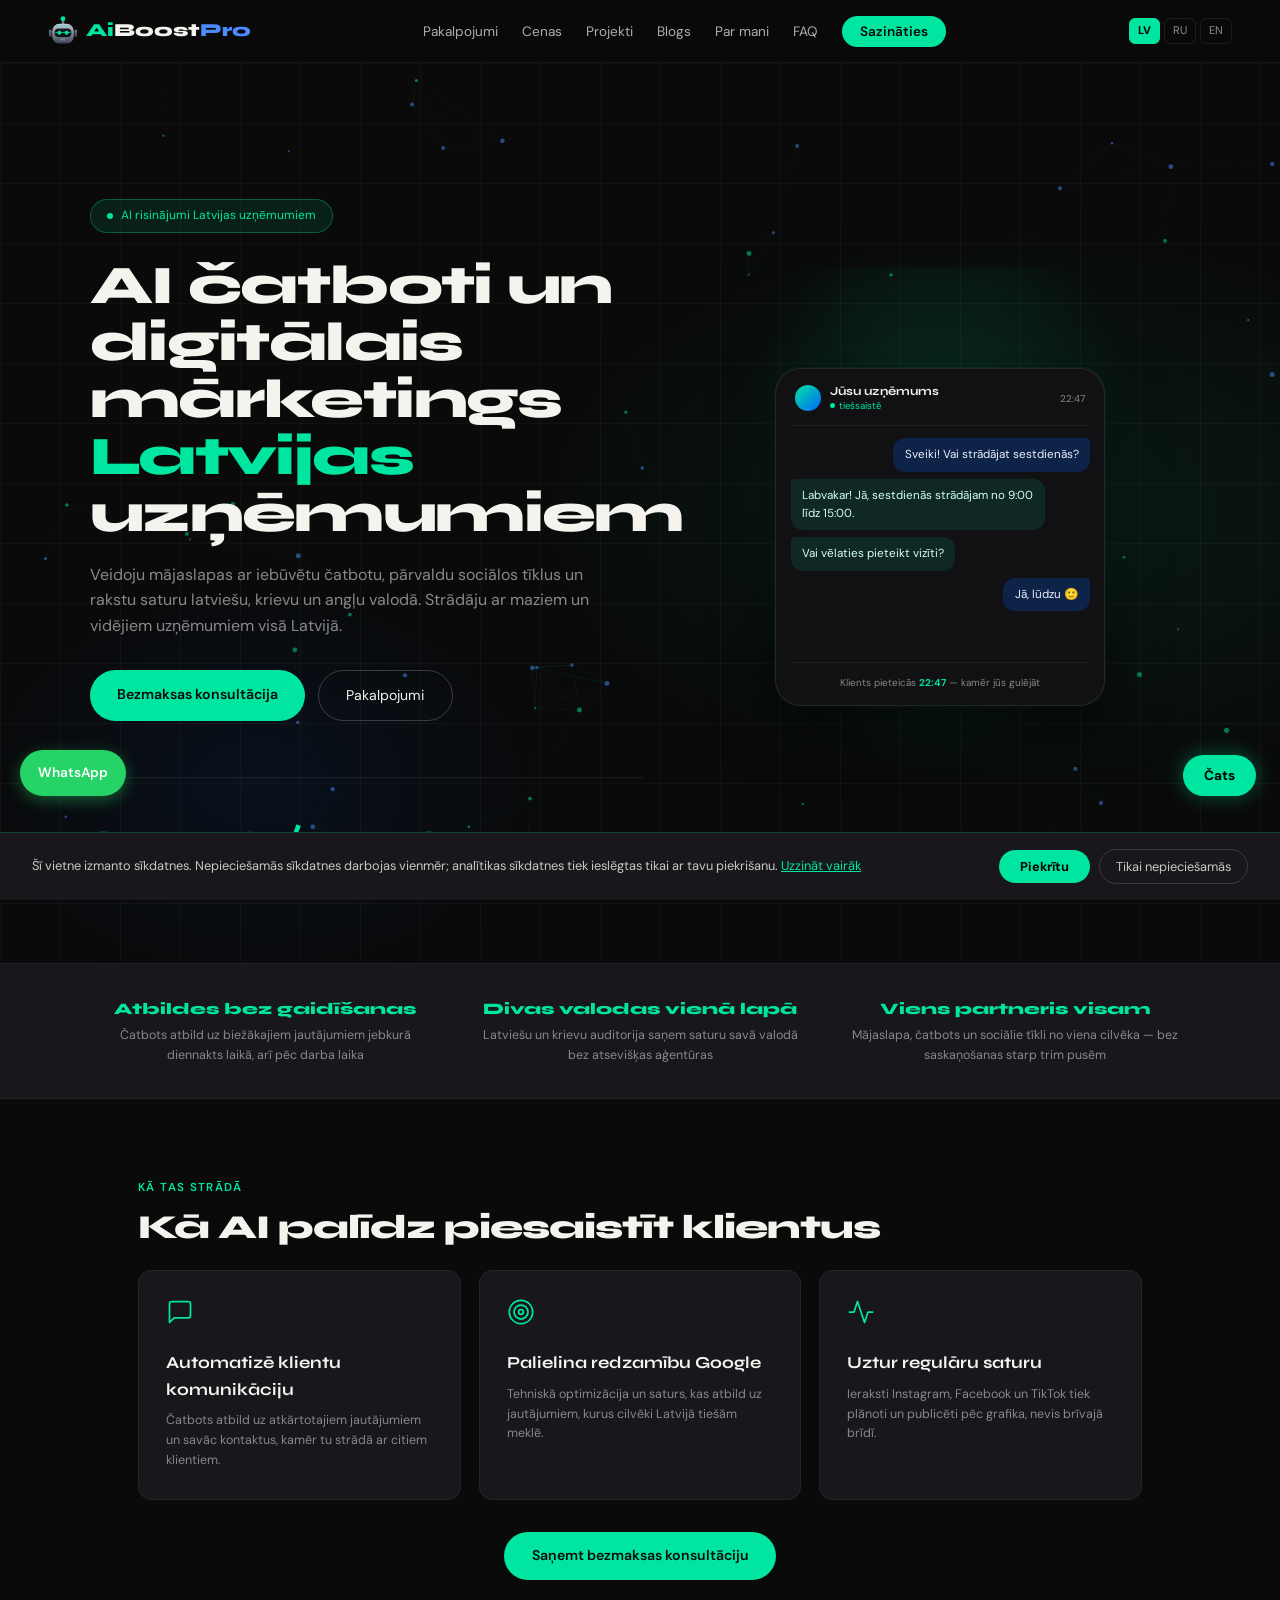
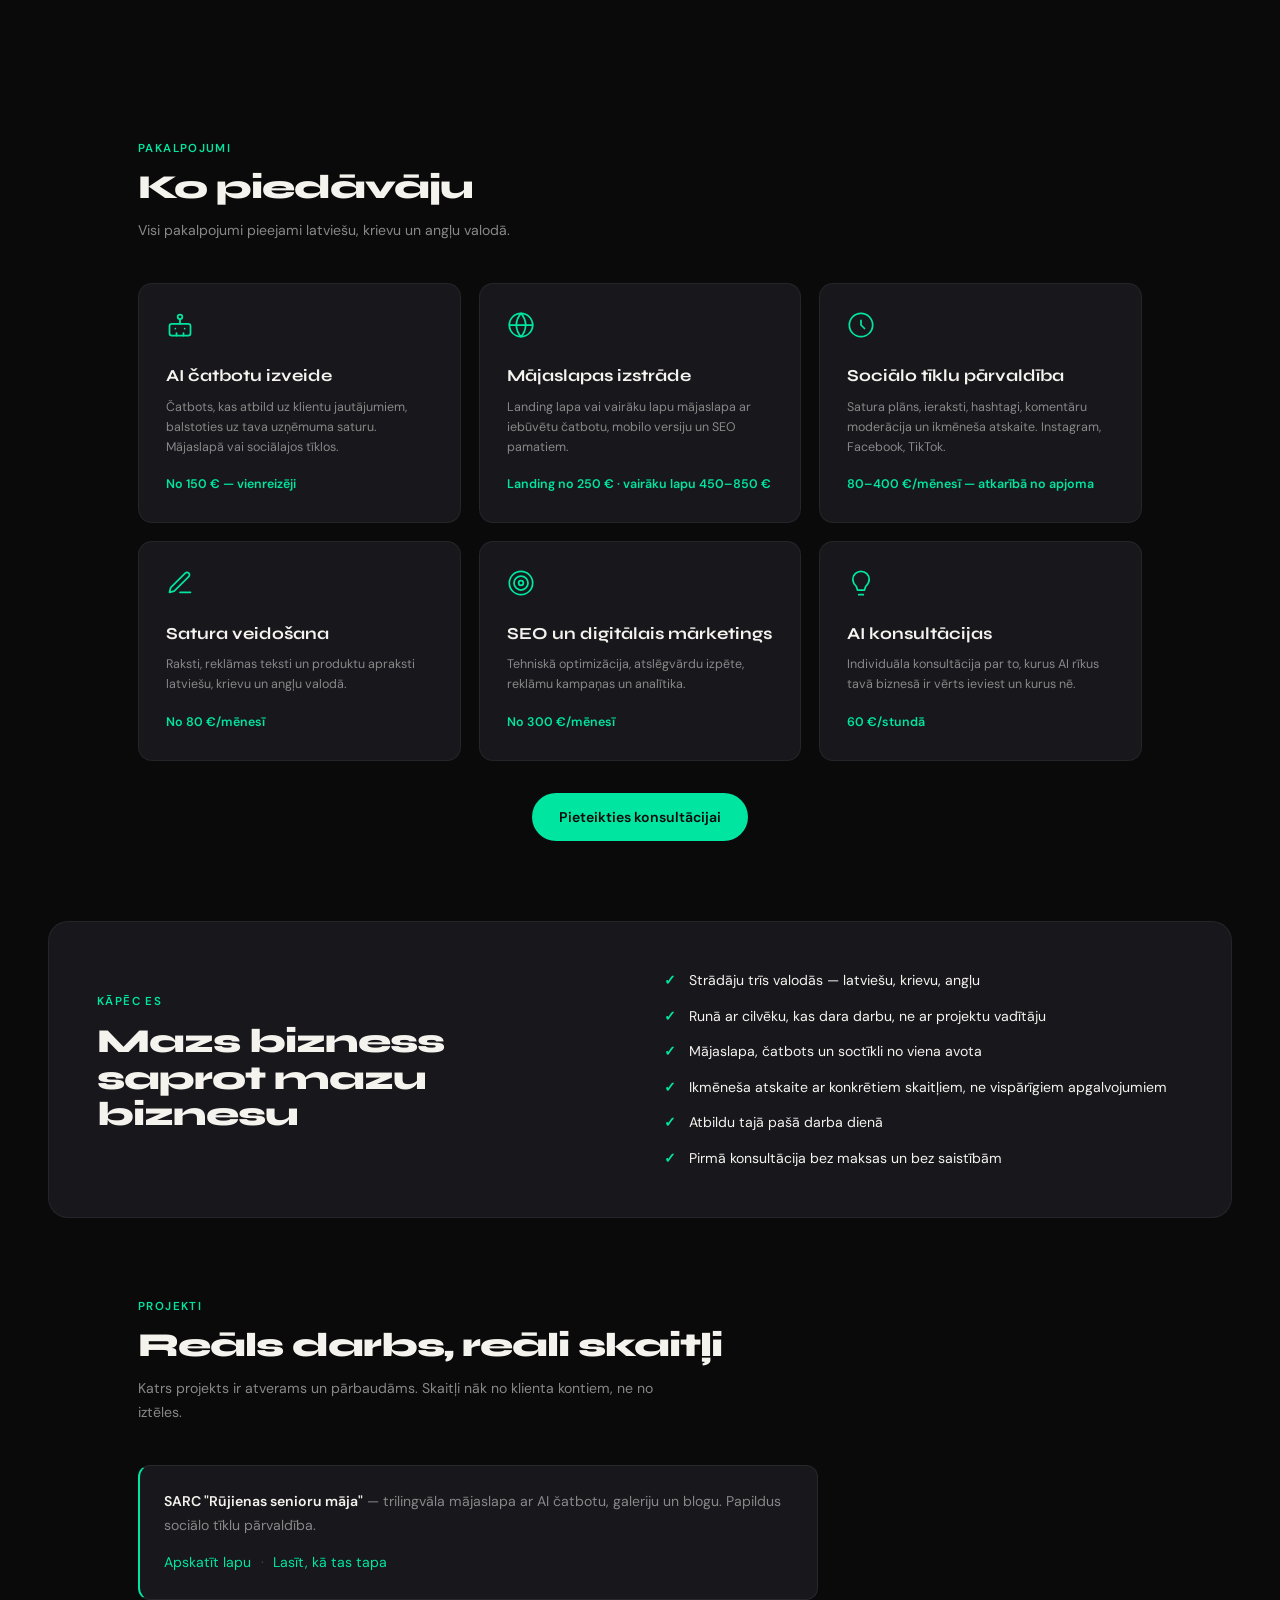
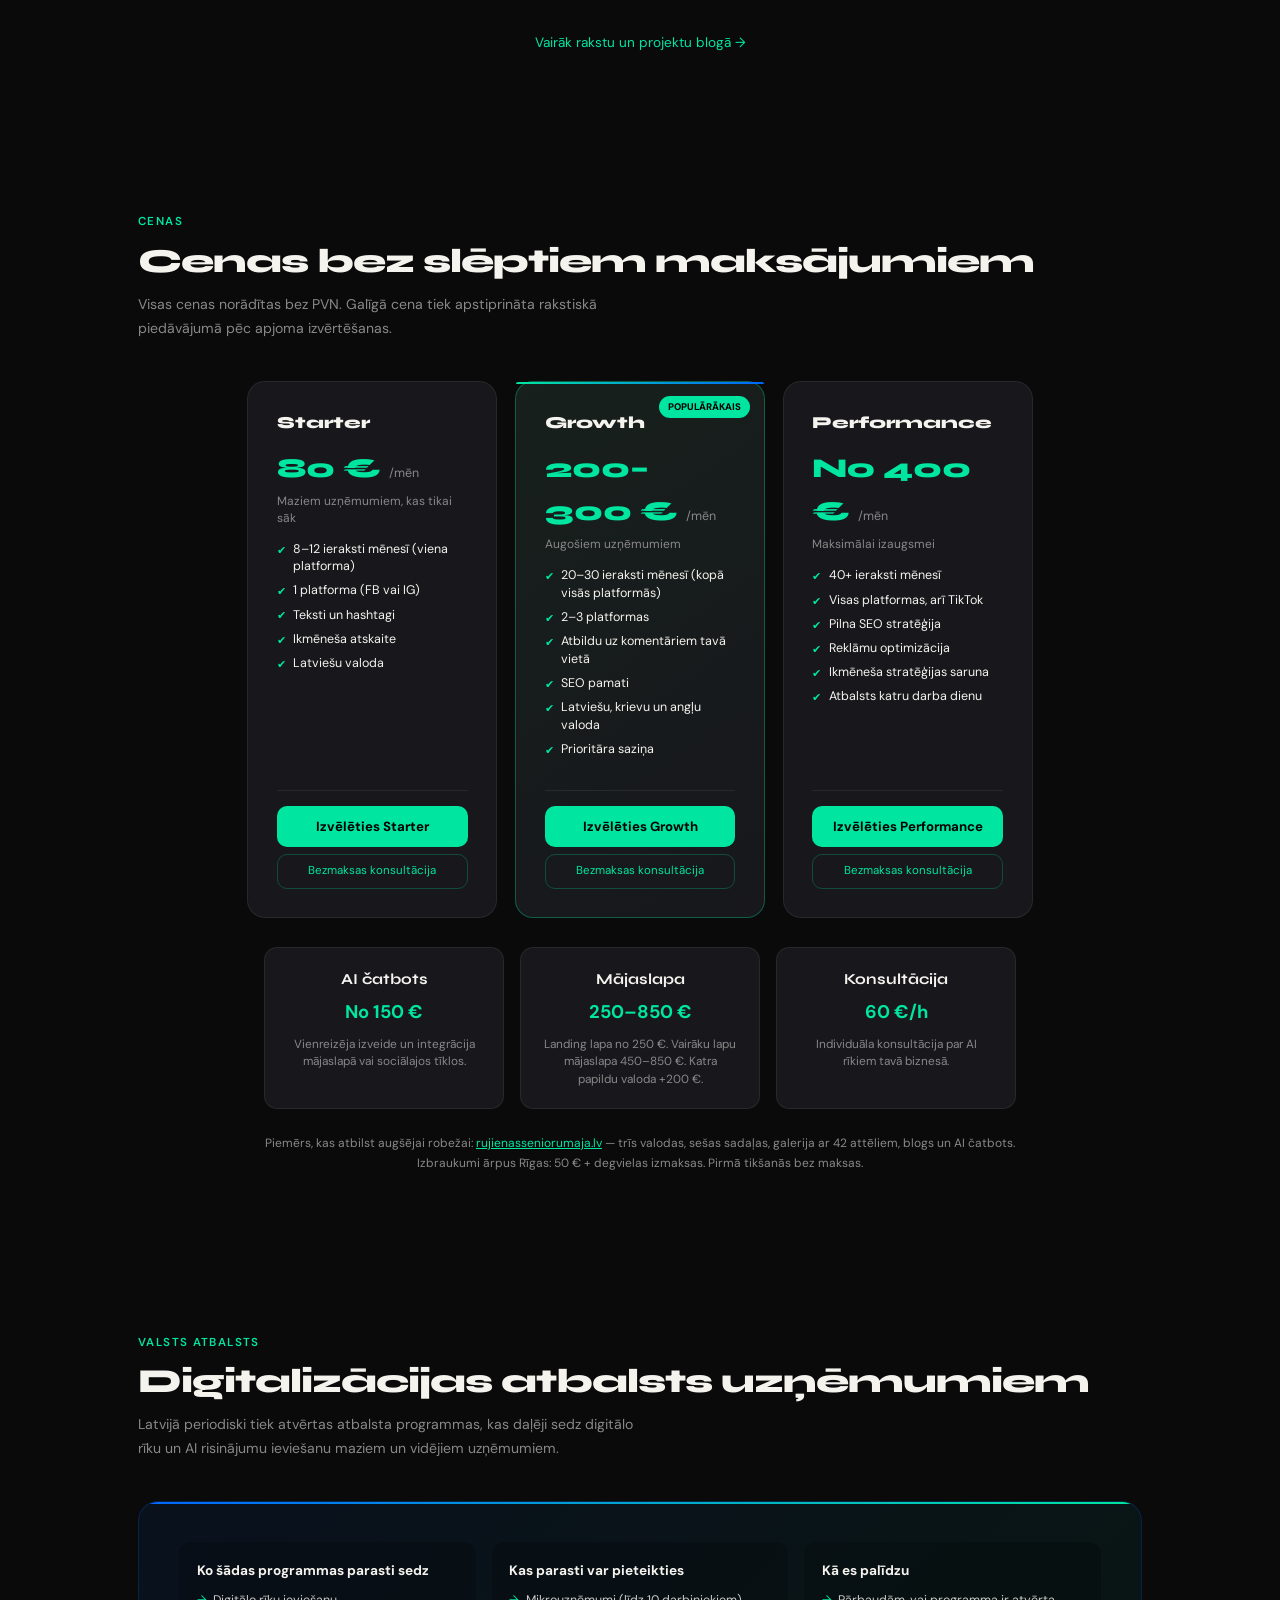
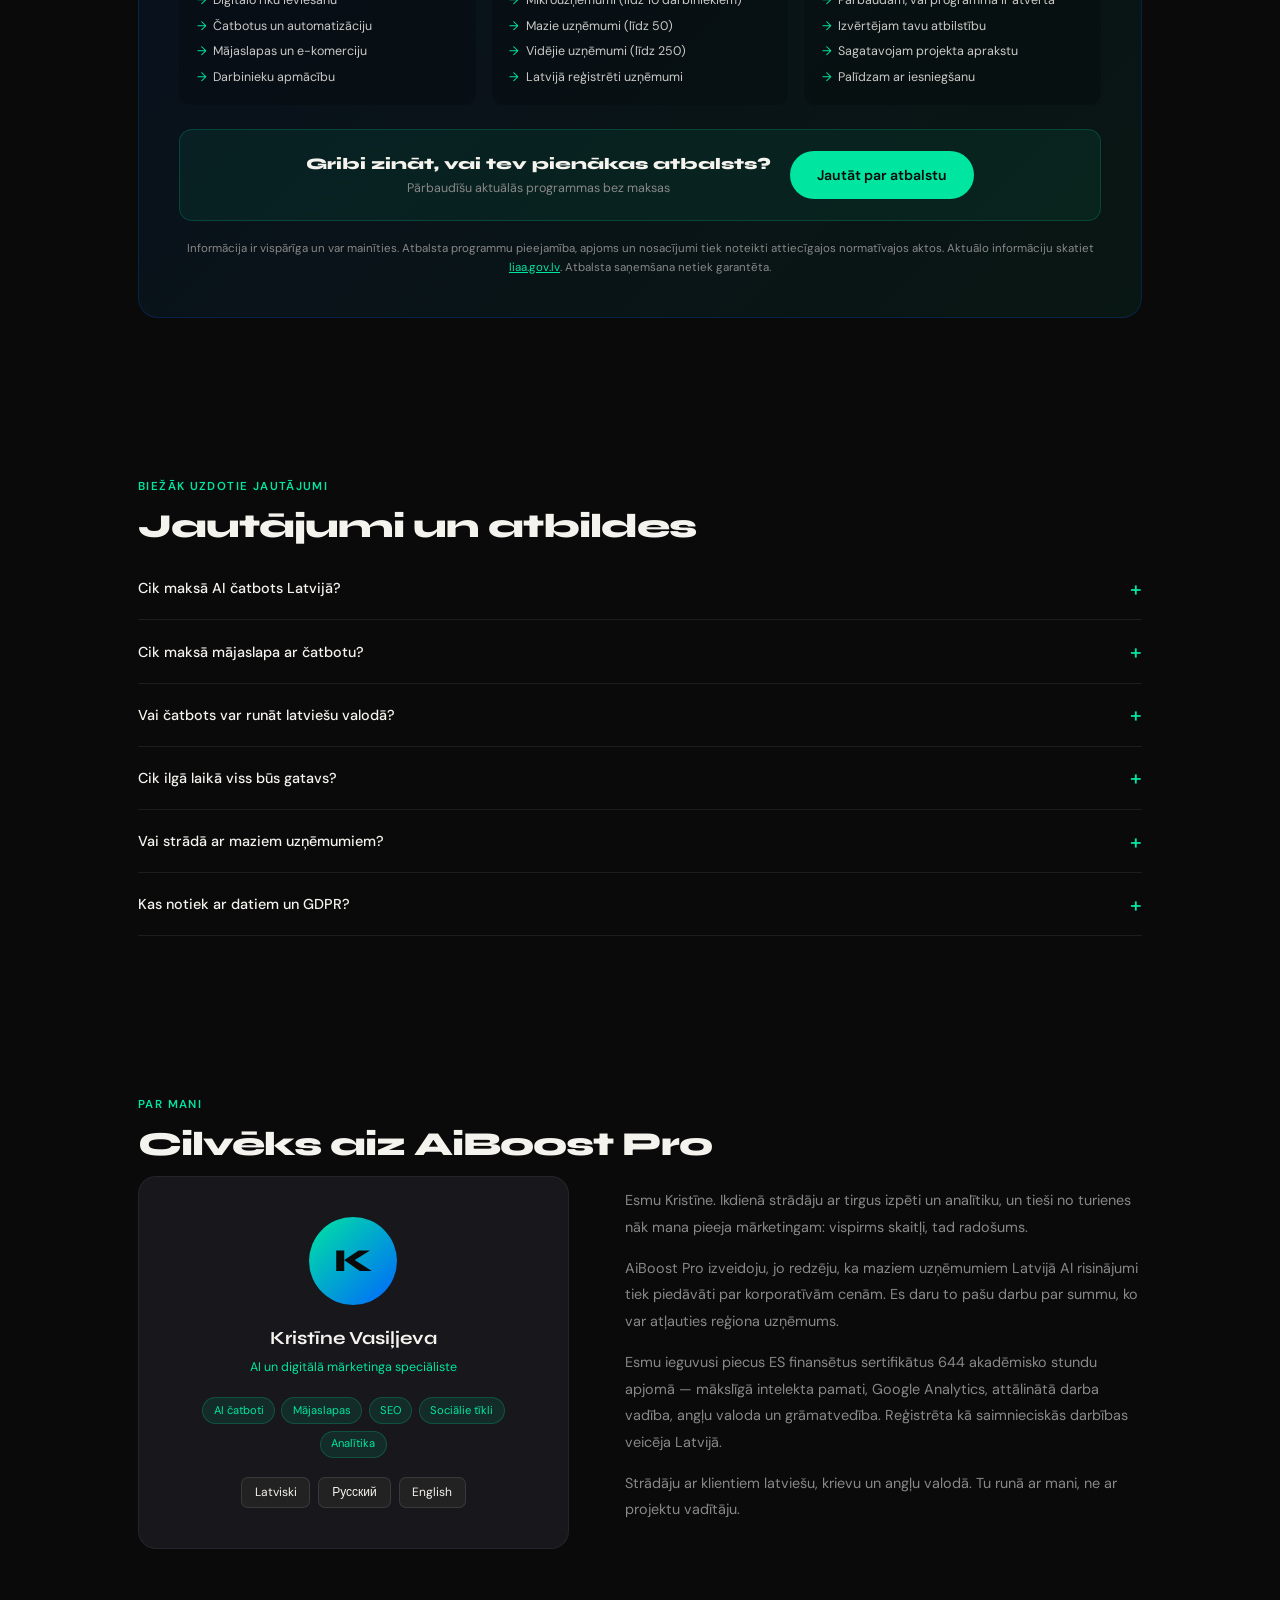
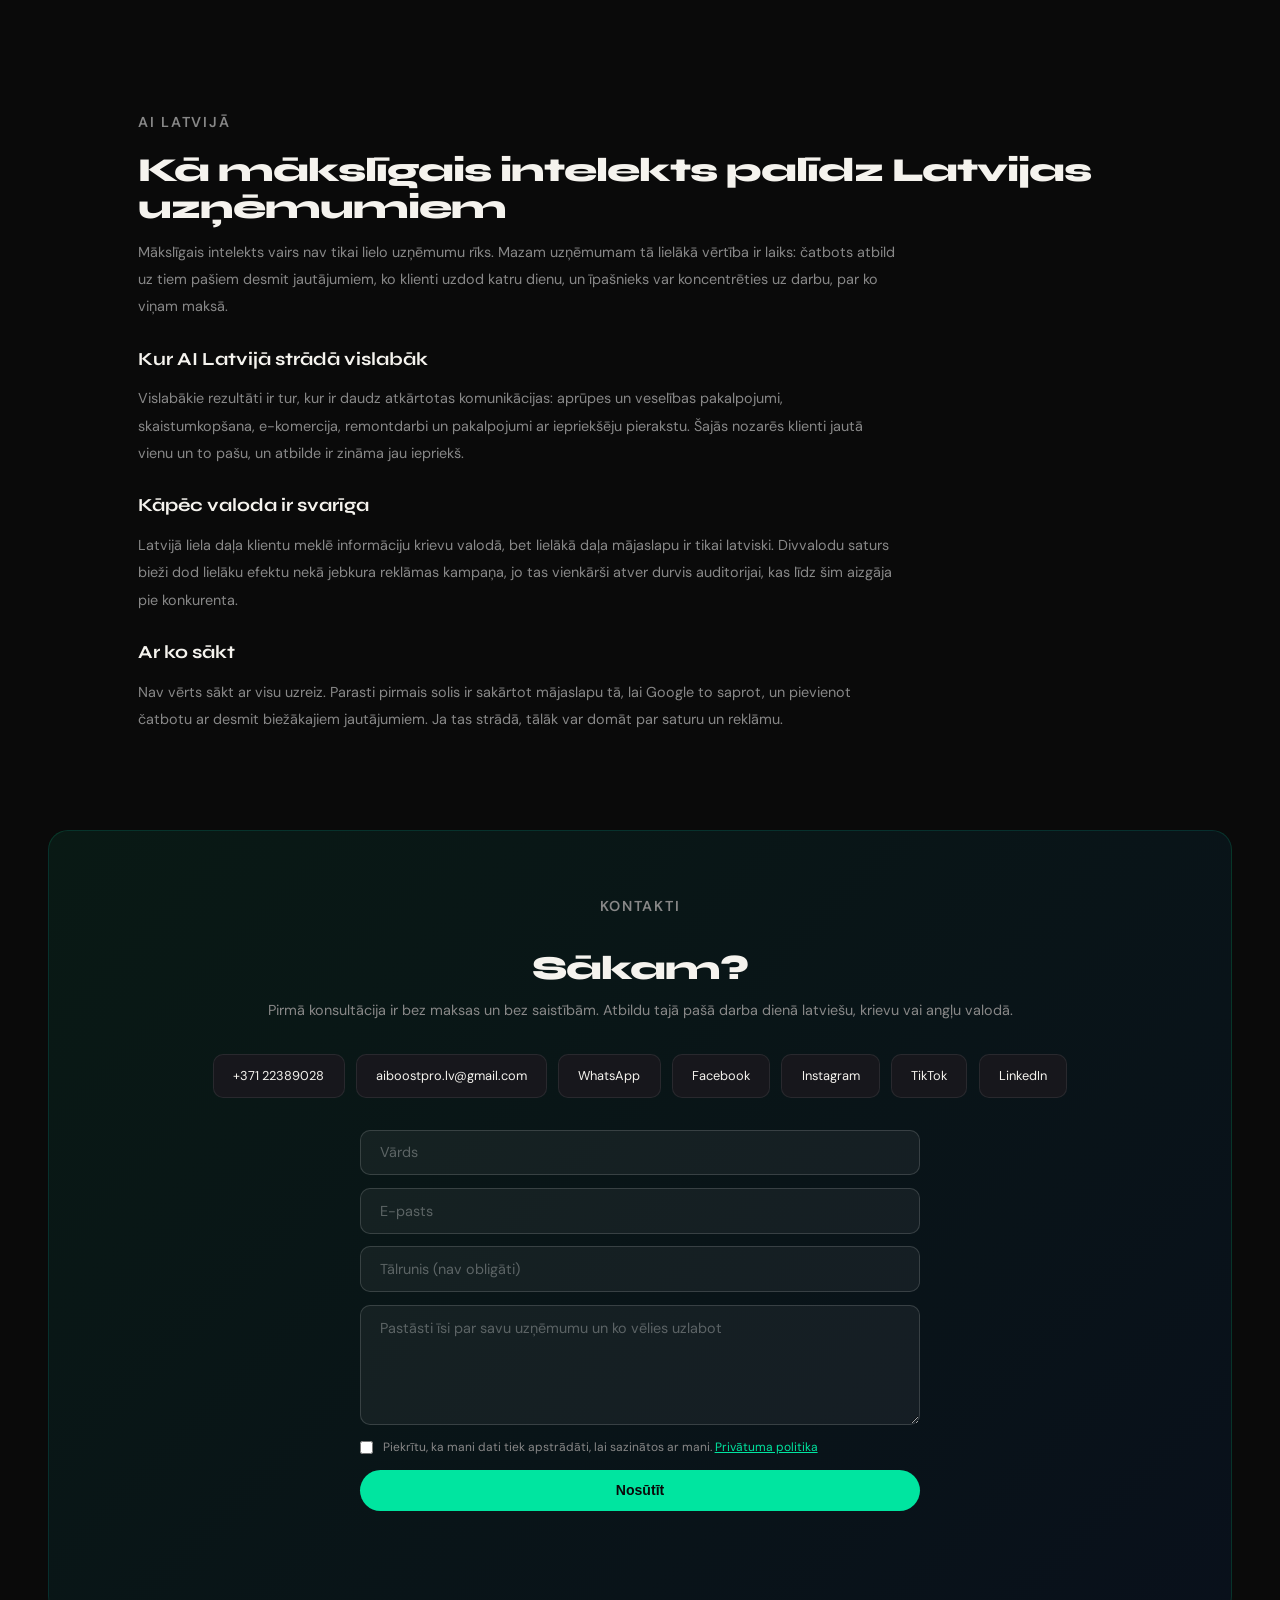
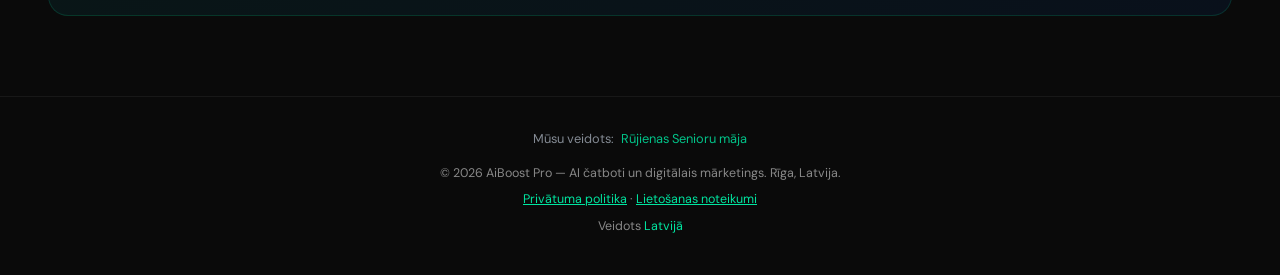
==== commit 027b17f1: "Add files via upload" ====
--- a/index.html
+++ b/index.html
@@ -249,7 +249,7 @@
 :focus-visible{outline:2px solid var(--accent);outline-offset:3px;}
 
 nav{position:fixed;top:0;left:0;right:0;z-index:200;display:flex;justify-content:space-between;align-items:center;padding:1rem 3rem;background:rgba(10,10,10,0.96);backdrop-filter:blur(12px);border-bottom:1px solid rgba(255,255,255,0.06);}
-.logo{font-family:"Syne",sans-serif;font-weight:800;font-size:1.3rem;color:var(--white);text-decoration:none;display:flex;align-items:center;gap:0.5rem;}
+.logo{font-family:"Syne",sans-serif;font-weight:800;font-size:1.15rem;color:var(--white);text-decoration:none;display:flex;align-items:center;gap:0.5rem;}
 .logo .ai{color:var(--accent);}
 .logo .pro{color:#4d8aff;}
 .logo-bot{width:30px;height:30px;flex-shrink:0;animation:botFloat 4s ease-in-out infinite;}
@@ -284,7 +284,7 @@
 body>nav,body>main,body>footer{position:relative;z-index:1;}
 #wa-btn,#chat-btn,#chat-window,.back-to-top,#cookie-banner{position:fixed!important;}
 body>nav{z-index:200;}
-.hero,.section-wrap,.why-section,.testimonials-section,.contact-section,.strip{position:relative;}
+.hero,.section-wrap,.why-section,.contact-section,.strip{position:relative;}
 .hero-bg{position:absolute;inset:0;background:radial-gradient(ellipse 60% 50% at 80% 50%,rgba(0,229,160,0.08),transparent 70%),radial-gradient(ellipse 40% 40% at 20% 80%,rgba(0,102,255,0.08),transparent 60%);pointer-events:none;}
 .hero-grid{position:absolute;inset:0;background-image:linear-gradient(rgba(255,255,255,0.03) 1px,transparent 1px),linear-gradient(90deg,rgba(255,255,255,0.03) 1px,transparent 1px);background-size:60px 60px;pointer-events:none;}
 .hero-content{position:relative;max-width:1100px;margin:0 auto;width:100%;display:grid;grid-template-columns:1.05fr 0.95fr;gap:3rem;align-items:center;}
@@ -321,7 +321,7 @@
 .hero-tag::before{content:"";width:6px;height:6px;background:var(--accent);border-radius:50%;animation:pulse 2s infinite;}
 @keyframes pulse{0%,100%{opacity:1;}50%{opacity:0.3;}}
 @keyframes fadeUp{from{opacity:0;transform:translateY(20px);}to{opacity:1;transform:translateY(0);}}
-.hero h1{font-family:"Syne",sans-serif;font-size:clamp(2.2rem,5.5vw,5rem);font-weight:800;line-height:1.05;letter-spacing:-0.03em;margin-bottom:1.2rem;animation:fadeUp 0.7s ease both;}
+.hero h1{font-family:"Syne",sans-serif;font-size:clamp(1.9rem,4.6vw,3.4rem);font-weight:800;line-height:1.05;letter-spacing:-0.03em;margin-bottom:1.2rem;animation:fadeUp 0.7s ease both;}
 .hero h1 em{font-style:normal;color:var(--accent);}
 .hero-sub{font-size:1rem;color:var(--muted);max-width:520px;margin-bottom:2rem;animation:fadeUp 0.7s 0.1s ease both;}
 .hero-actions{display:flex;gap:0.8rem;flex-wrap:wrap;animation:fadeUp 0.7s 0.2s ease both;}
@@ -330,18 +330,18 @@
 .btn-secondary{border:1px solid rgba(255,255,255,0.2);color:var(--white);padding:0.8rem 1.7rem;border-radius:100px;font-size:0.88rem;text-decoration:none;display:inline-block;transition:border-color 0.2s;}
 .btn-secondary:hover{border-color:rgba(255,255,255,0.5);}
 .hero-stats{display:flex;gap:2.5rem;margin-top:3.5rem;padding-top:2.5rem;border-top:1px solid rgba(255,255,255,0.08);animation:fadeUp 0.7s 0.3s ease both;flex-wrap:wrap;}
-.stat-num{font-family:"Syne",sans-serif;font-size:1.9rem;font-weight:800;color:var(--accent);}
+.stat-num{font-family:"Syne",sans-serif;font-size:1.5rem;font-weight:800;color:var(--accent);}
 .stat-label{font-size:0.75rem;color:var(--muted);}
 
 .strip{background:var(--gray);border-top:1px solid rgba(255,255,255,0.05);border-bottom:1px solid rgba(255,255,255,0.05);padding:1.5rem 3rem;}
 .strip-inner{max-width:1100px;margin:0 auto;display:flex;flex-wrap:wrap;gap:1.5rem;justify-content:center;text-align:center;}
 .strip-item{flex:1;min-width:200px;padding:0.5rem;}
-.strip-item h2{font-family:"Syne",sans-serif;font-size:1.1rem;font-weight:800;color:var(--accent);margin-bottom:0.3rem;}
+.strip-item h2{font-family:"Syne",sans-serif;font-size:1rem;font-weight:800;color:var(--accent);margin-bottom:0.3rem;}
 .strip-item p{font-size:0.78rem;color:var(--muted);}
 
 .section-wrap{padding:5rem 3rem;max-width:1100px;margin:0 auto;}
 .section-tag{font-size:0.72rem;font-weight:600;color:var(--accent);letter-spacing:0.12em;text-transform:uppercase;margin-bottom:0.7rem;}
-.section-wrap h2,.why-section h2,.testimonials-section h2,.contact-section h2{font-family:"Syne",sans-serif;font-size:clamp(1.7rem,3.5vw,2.6rem);font-weight:800;letter-spacing:-0.03em;line-height:1.1;margin-bottom:0.8rem;}
+.section-wrap h2,.why-section h2,.contact-section h2{font-family:"Syne",sans-serif;font-size:clamp(1.5rem,3vw,2.1rem);font-weight:800;letter-spacing:-0.03em;line-height:1.1;margin-bottom:0.8rem;}
 .section-desc{color:var(--muted);font-size:0.88rem;max-width:520px;margin-bottom:2.5rem;line-height:1.7;}
 .prose p{color:var(--muted);font-size:0.9rem;line-height:1.9;margin-bottom:1rem;max-width:760px;}
 .prose h3{font-family:"Syne",sans-serif;font-size:1.15rem;font-weight:700;margin:1.5rem 0 0.7rem;}
@@ -365,15 +365,17 @@
 .case-card{background:var(--gray);border:1px solid rgba(0,229,160,0.15);border-radius:16px;padding:1.5rem;position:relative;overflow:hidden;}
 .case-card::before{content:"";position:absolute;top:0;left:0;right:0;height:2px;background:linear-gradient(90deg,var(--accent),var(--accent2));}
 .case-label{font-size:0.7rem;color:var(--accent);font-weight:600;letter-spacing:0.1em;text-transform:uppercase;margin-bottom:0.7rem;}
-.case-num{font-family:"Syne",sans-serif;font-size:2rem;font-weight:800;color:var(--accent);line-height:1.1;}
+.case-num{font-family:"Syne",sans-serif;font-size:clamp(1.3rem,4vw,1.6rem);font-weight:800;color:var(--accent);line-height:1.15;}
 .case-title{font-weight:600;margin:0.3rem 0 0.5rem;font-size:0.92rem;}
 .case-card p{font-size:0.78rem;color:var(--muted);line-height:1.6;}
-
-.testimonials-section{background:var(--gray);border-radius:20px;padding:3rem;margin:2.5rem 3rem 0;border:1px solid rgba(255,255,255,0.06);text-align:center;}
-.testimonials-grid{display:grid;grid-template-columns:repeat(auto-fit,minmax(220px,1fr));gap:1.1rem;margin-top:2rem;}
-.testimonial-card{background:var(--black);border:1px solid rgba(255,255,255,0.06);border-radius:12px;padding:1.3rem;text-align:left;}
-.testimonial-card p{color:var(--muted);font-size:0.8rem;line-height:1.6;font-style:italic;}
-.testimonial-card span{display:block;color:var(--accent);font-size:0.72rem;margin-top:0.7rem;font-style:normal;}
+.case-quiet{background:var(--gray);border:1px solid rgba(255,255,255,0.07);border-left:2px solid var(--accent);border-radius:12px;padding:1.5rem;max-width:680px;}
+.case-quiet p{color:var(--muted);font-size:0.88rem;line-height:1.7;margin-bottom:0.8rem;}
+.case-quiet strong{color:var(--white);font-weight:600;}
+.case-quiet-links{display:flex;gap:0.6rem;align-items:center;font-size:0.82rem;margin-bottom:0!important;}
+.case-quiet-links a{color:var(--accent);text-decoration:none;}
+.case-quiet-links a:hover{text-decoration:underline;}
+.case-quiet-links span{color:rgba(255,255,255,0.2);}
+
 
 .pricing-grid{display:flex;flex-wrap:wrap;justify-content:center;gap:1.1rem;margin-top:1.5rem;}
 .pc{background:var(--gray);border:1px solid rgba(255,255,255,0.07);border-radius:18px;padding:1.8rem;width:250px;position:relative;transition:transform 0.3s,border-color 0.3s;display:flex;flex-direction:column;}
@@ -383,7 +385,7 @@
 .pc.pop{border-color:rgba(0,229,160,0.32);background:linear-gradient(145deg,#17201c,#17171c);}
 .pop-badge{position:absolute;top:0.9rem;right:0.9rem;background:var(--accent);color:#000;font-size:0.6rem;font-weight:800;padding:0.2rem 0.55rem;border-radius:100px;text-transform:uppercase;}
 .pc-name{font-family:"Syne",sans-serif;font-size:1.05rem;font-weight:800;margin-bottom:0.2rem;}
-.pc-price{font-family:"Syne",sans-serif;font-size:2rem;font-weight:800;color:var(--accent);margin:0.4rem 0 0.15rem;}
+.pc-price{font-family:"Syne",sans-serif;font-size:1.7rem;font-weight:800;color:var(--accent);margin:0.4rem 0 0.15rem;}
 .pc-price span{font-size:0.78rem;color:var(--muted);font-family:"DM Sans",sans-serif;font-weight:400;}
 .pc-desc{color:var(--muted);font-size:0.75rem;margin-bottom:0.9rem;line-height:1.4;}
 .pc-features{list-style:none;display:flex;flex-direction:column;gap:0.42rem;margin-bottom:auto;padding-bottom:1.1rem;font-size:0.78rem;}
@@ -425,7 +427,7 @@
 .about-grid{display:grid;grid-template-columns:1fr 1.2fr;gap:3.5rem;align-items:center;}
 .about-visual{background:var(--gray);border-radius:18px;padding:2.5rem;border:1px solid rgba(255,255,255,0.06);text-align:center;}
 .avatar-circle{width:88px;height:88px;background:linear-gradient(135deg,var(--accent),var(--accent2));border-radius:50%;margin:0 auto 1.2rem;display:flex;align-items:center;justify-content:center;font-family:"Syne",sans-serif;font-size:2rem;font-weight:800;color:var(--black);}
-.about-name{font-family:"Syne",sans-serif;font-size:1.3rem;font-weight:700;margin-bottom:0.3rem;}
+.about-name{font-family:"Syne",sans-serif;font-size:1.15rem;font-weight:700;margin-bottom:0.3rem;}
 .about-role{color:var(--accent);font-size:0.78rem;margin-bottom:1.2rem;}
 .skills-tags{display:flex;flex-wrap:wrap;gap:0.4rem;justify-content:center;}
 .skill-tag{background:rgba(0,229,160,0.1);border:1px solid rgba(0,229,160,0.2);color:var(--accent);font-size:0.7rem;padding:0.22rem 0.65rem;border-radius:100px;}
@@ -450,6 +452,9 @@
 footer{text-align:center;padding:2rem 3rem;color:var(--muted);font-size:0.78rem;border-top:1px solid rgba(255,255,255,0.06);}
 footer p{margin-bottom:0.4rem;}
 footer span{color:var(--accent);}
+.foot-portfolio{display:flex;align-items:center;justify-content:center;gap:0.4rem;font-size:0.8rem;color:#9aa2ad;opacity:0.85;margin-bottom:0.9rem;}
+.foot-portfolio a{color:var(--accent);text-decoration:none;}
+.foot-portfolio a:hover{text-decoration:underline;}
 
 .fade-up{opacity:0;transform:translateY(25px);transition:opacity 0.6s ease,transform 0.6s ease;}
 .fade-up.visible{opacity:1;transform:translateY(0);}
@@ -501,7 +506,7 @@
 .hero-stats{margin-top:0;padding-top:2rem;gap:1.5rem;}
 .strip{padding:1.5rem 1.2rem;}
 .section-wrap{padding:3.5rem 1.2rem;}
-.why-section,.testimonials-section,.contact-section{margin-left:1.2rem;margin-right:1.2rem;padding-left:1.5rem;padding-right:1.5rem;}
+.why-section,.contact-section{margin-left:1.2rem;margin-right:1.2rem;padding-left:1.5rem;padding-right:1.5rem;}
 .why-section{grid-template-columns:1fr;padding:2rem 1.5rem;gap:2rem;}
 .about-grid{grid-template-columns:1fr;gap:2rem;}
 .contact-section{margin-bottom:4rem;padding:2.5rem 1.5rem;}
@@ -562,6 +567,7 @@
 <li><a href="#pakalpojumi">Pakalpojumi</a></li>
 <li><a href="#cenas">Cenas</a></li>
 <li><a href="#projekti">Projekti</a></li>
+<li><a href="/blog/">Blogs</a></li>
 <li><a href="#par-mani">Par mani</a></li>
 <li><a href="#faq">FAQ</a></li>
 <li><a href="#kontakti" class="nav-cta">Sazināties</a></li>
@@ -580,6 +586,7 @@
 <a href="#pakalpojumi">Pakalpojumi</a>
 <a href="#cenas">Cenas</a>
 <a href="#projekti">Projekti</a>
+<a href="/blog/">Blogs</a>
 <a href="#par-mani">Par mani</a>
 <a href="#faq">FAQ</a>
 <a href="#kontakti">Bezmaksas konsultācija</a>
@@ -750,50 +757,20 @@
 <section class="section-wrap" id="projekti">
 <p class="section-tag">Projekti</p>
 <h2>Reāls darbs, reāli skaitļi</h2>
-<p class="section-desc">Katru projektu var atvērt un apskatīt. Skaitļi ir no klienta kontiem.</p>
-<div class="case-grid fade-up">
-
-<div class="case-card">
-<p class="case-label">Senioru aprūpe · Rūjiena</p>
-<div class="case-num">43 174</div>
-<p class="case-title">Skatījumi vienam video</p>
-<p>SARC "Rūjienas senioru māja" sociālo tīklu saturs. Labākais video sasniedza 43 174 skatījumus, 559 patīk un 25 kopīgošanas — vairāk nekā 30 reizes vairāk cilvēku, nekā lapai ir sekotāju.</p>
-</div>
-
-<div class="case-card">
-<p class="case-label">Senioru aprūpe · Rūjiena</p>
-<div class="case-num">3 valodas</div>
-<p class="case-title">Mājaslapa ar AI čatbotu</p>
-<p>Pilna mājaslapa latviešu, krievu un angļu valodā: cenas, galerija ar 42 attēliem, blogs, kontaktforma un čatbots, kas atbild par aprūpes pakalpojumiem. <a href="https://rujienasseniorumaja.lv" target="_blank" rel="noopener">Apskatīt lapu</a></p>
-</div>
-
-<div class="case-card">
-<p class="case-label">Senioru aprūpe · Rūjiena</p>
-<div class="case-num">1300 → 1400</div>
-<p class="case-title">Facebook sekotāji</p>
-<p>Regulāra satura publicēšana un komentāru moderācija. Lapā šobrīd 724 ieraksti, un video sasniedzamība vairākkārt pārsniedz sekotāju skaitu.</p>
-</div>
-
-</div>
-</section>
-
-<!-- ============================================================
-     ATSAUKSMES
-     SVARĪGI: šeit drīkst būt tikai reālas atsauksmes ar atļauju.
-     Zemāk ir viena reāla klienta bloks — aizpildi citātu, kad
-     Jānis Roze to atsūta, un tikai tad noņem komentāra zīmes
-     otram un trešajam blokam, kad būs vēl divi klienti.
-     ============================================================ -->
-<section class="testimonials-section fade-up">
-<p class="section-tag">Atsauksmes</p>
-<h2>Ko saka klienti</h2>
-<div class="testimonials-grid">
-<div class="testimonial-card">
-<p>"AIZVIETO ŠO TEKSTU AR REĀLU KLIENTA CITĀTU."</p>
-<span>— Vārds Uzvārds, amats, uzņēmums</span>
-</div>
-</div>
-<p style="font-size:0.75rem;color:var(--muted);margin-top:1.5rem;">Atsauksmes publicētas ar klientu atļauju.</p>
+<p class="section-desc">Katrs projekts ir atverams un pārbaudāms. Skaitļi nāk no klienta kontiem, ne no iztēles.</p>
+
+<div class="case-quiet fade-up">
+<p><strong>SARC "Rūjienas senioru māja"</strong> — trilingvāla mājaslapa ar AI čatbotu, galeriju un blogu. Papildus sociālo tīklu pārvaldība.</p>
+<p class="case-quiet-links">
+<a href="https://rujienasseniorumaja.lv" target="_blank" rel="noopener">Apskatīt lapu</a>
+<span>·</span>
+<a href="/blog/rujienas-senioru-maja.html">Lasīt, kā tas tapa</a>
+</p>
+</div>
+
+<p style="text-align:center;margin-top:2rem;font-size:0.85rem;">
+<a href="/blog/" style="color:var(--accent);text-decoration:none;">Vairāk rakstu un projektu blogā →</a>
+</p>
 </section>
 
 <section class="section-wrap" id="cenas">
@@ -827,9 +804,9 @@
 <ul class="pc-features">
 <li>20–30 ieraksti mēnesī (kopā visās platformās)</li>
 <li>2–3 platformas</li>
-<li>Komentāru moderācija</li>
+<li>Atbildu uz komentāriem tavā vietā</li>
 <li>SEO pamati</li>
-<li>Latviešu un krievu valoda</li>
+<li>Latviešu, krievu un angļu valoda</li>
 <li>Prioritāra saziņa</li>
 </ul>
 <hr class="pc-divider">
@@ -846,7 +823,7 @@
 <li>Visas platformas, arī TikTok</li>
 <li>Pilna SEO stratēģija</li>
 <li>Reklāmu optimizācija</li>
-<li>Trīs valodas</li>
+<li>Ikmēneša stratēģijas saruna</li>
 <li>Atbalsts katru darba dienu</li>
 </ul>
 <hr class="pc-divider">
@@ -1042,6 +1019,7 @@
 </main>
 
 <footer>
+<p class="foot-portfolio">Mūsu veidots: <a href="https://rujienasseniorumaja.lv" target="_blank" rel="noopener">Rūjienas Senioru māja</a></p>
 <p>© 2026 AiBoost Pro — AI čatboti un digitālais mārketings. Rīga, Latvija.</p>
 <p><a href="/privacy.html">Privātuma politika</a> · <a href="/terms.html">Lietošanas noteikumi</a></p>
 <p>Veidots <span>Latvijā</span></p>
